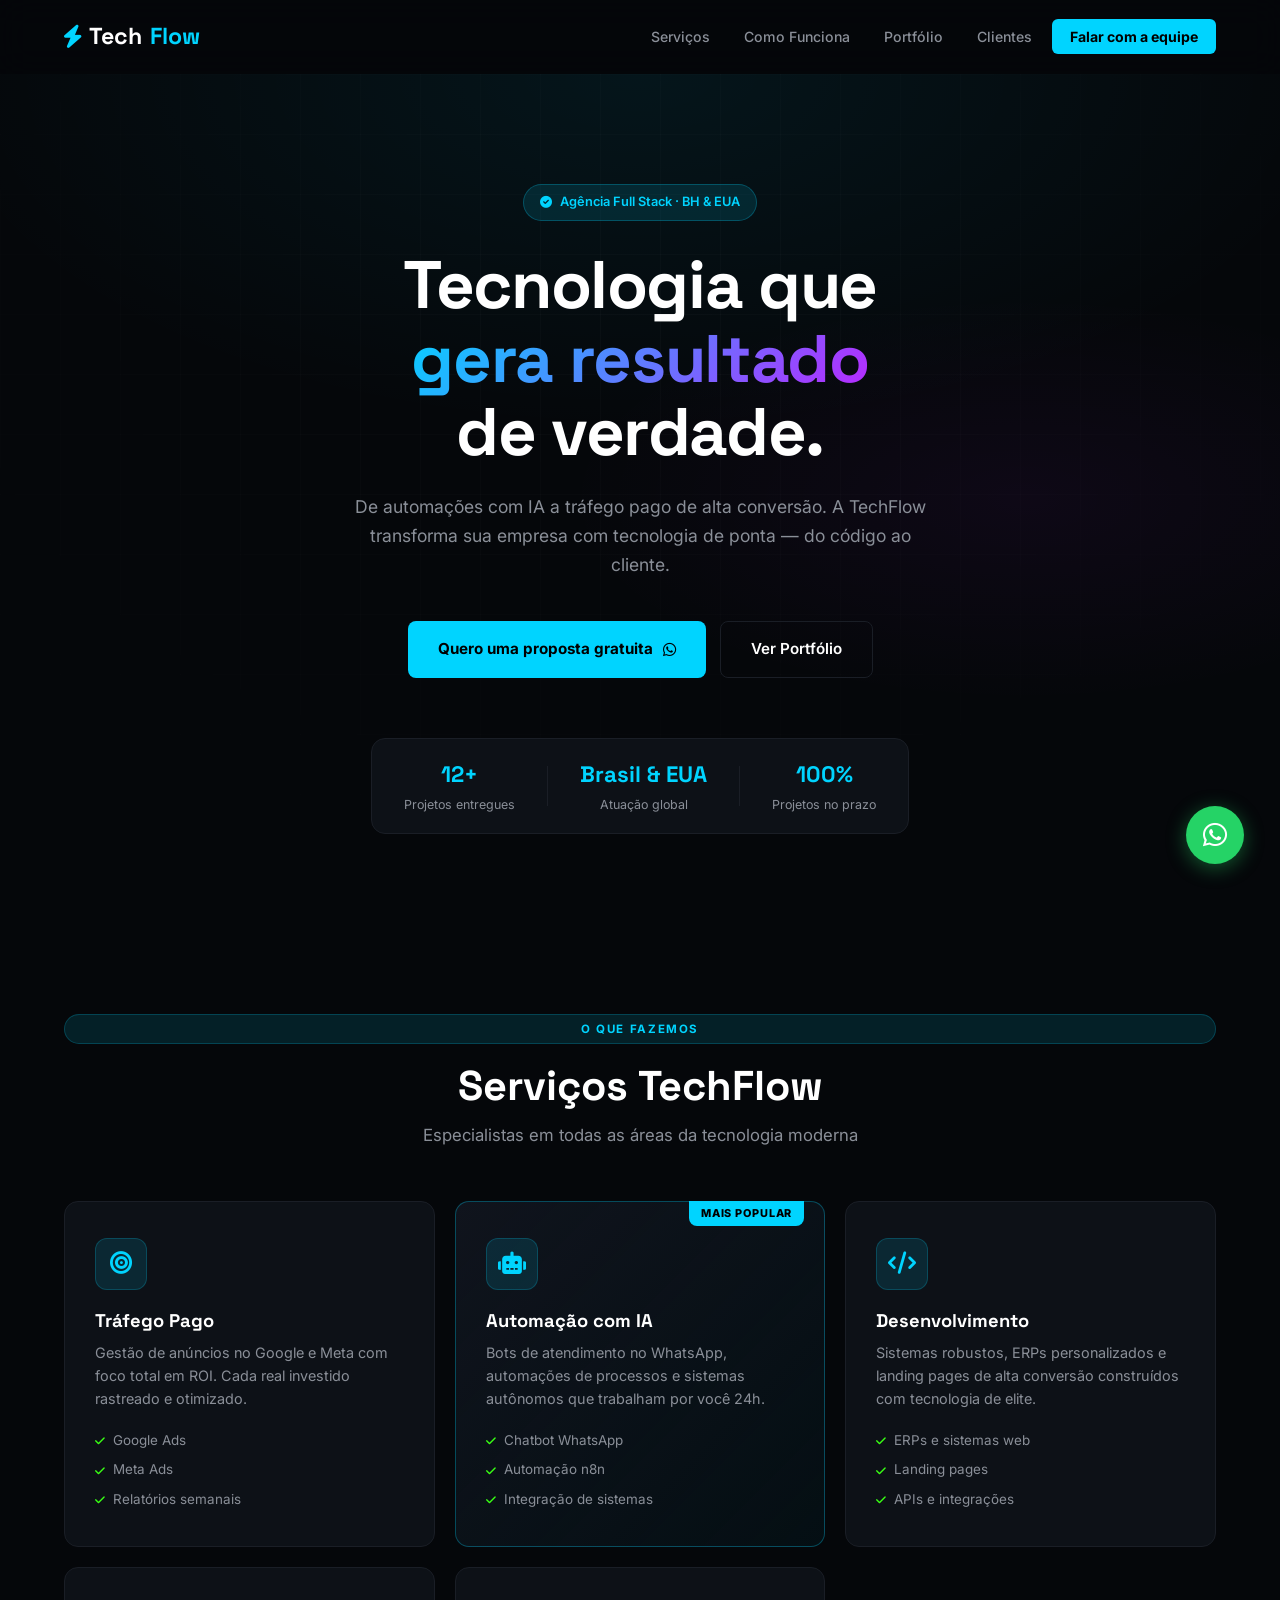
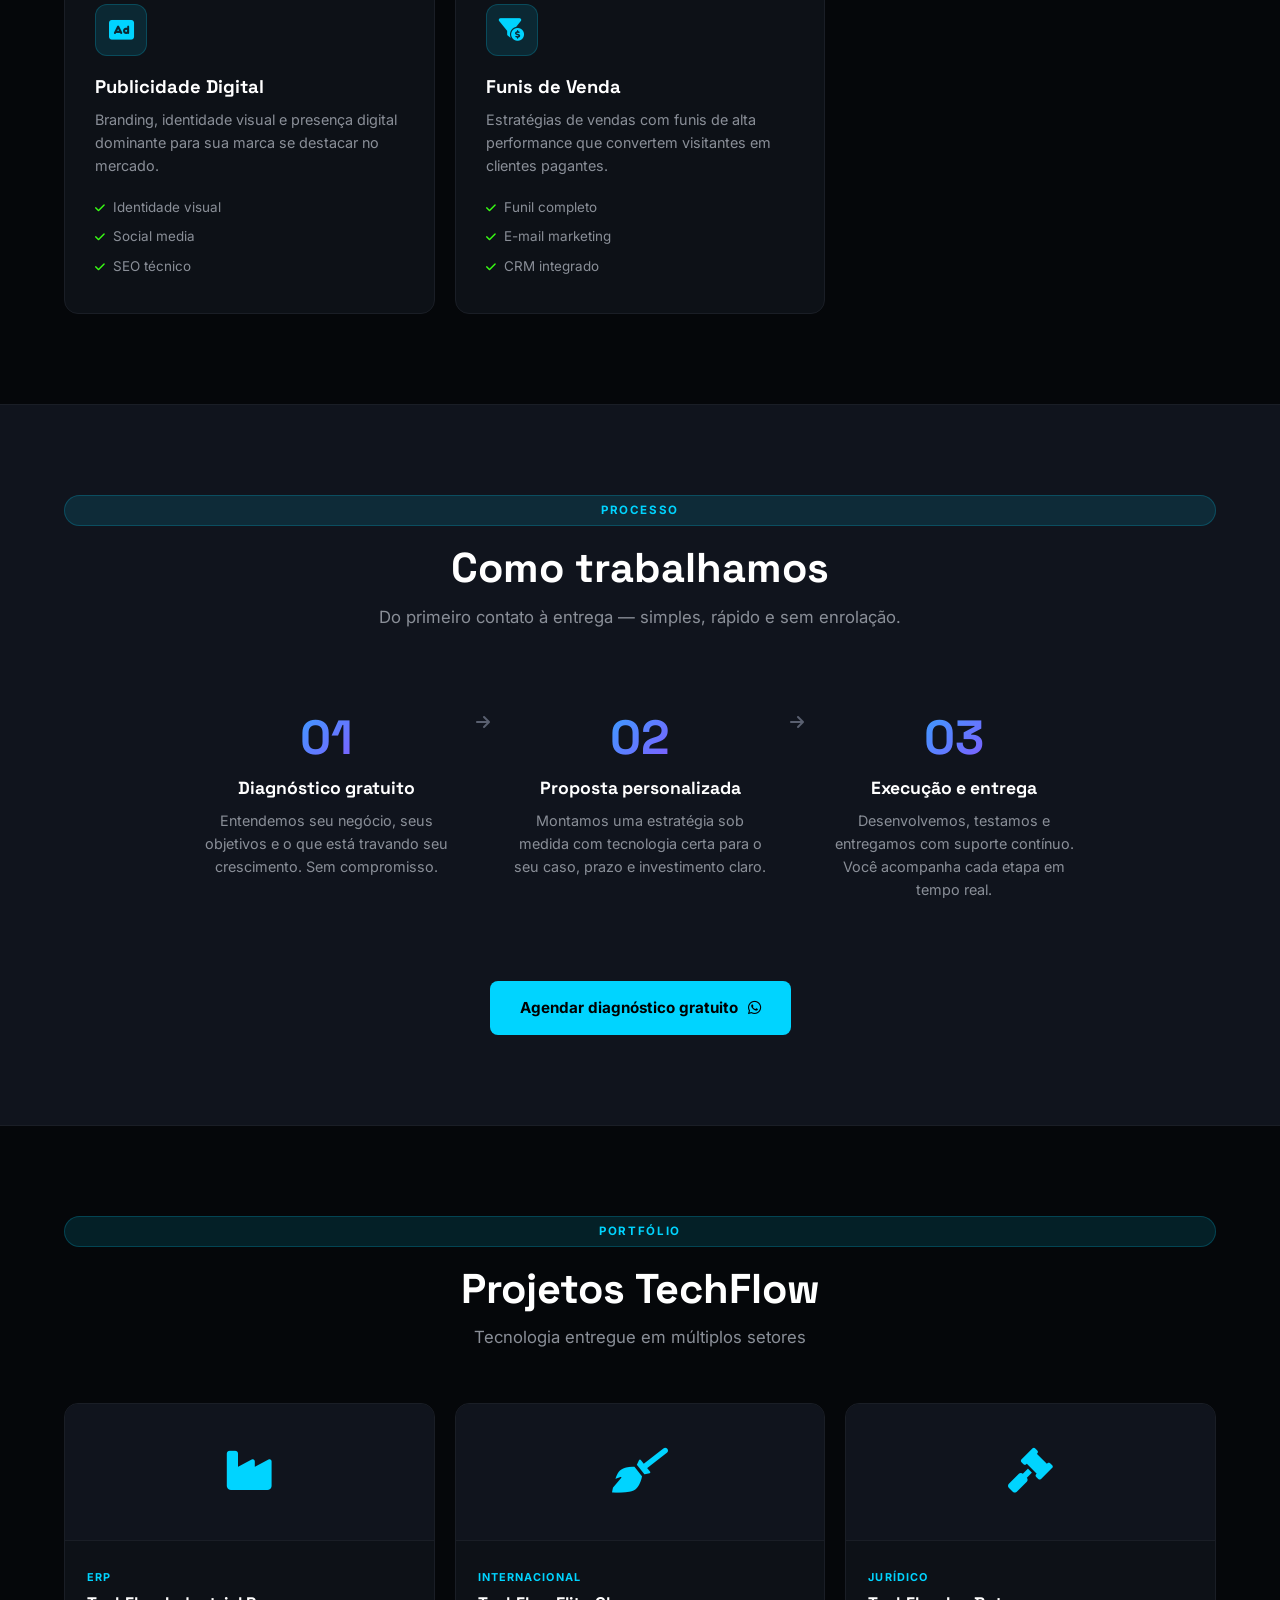
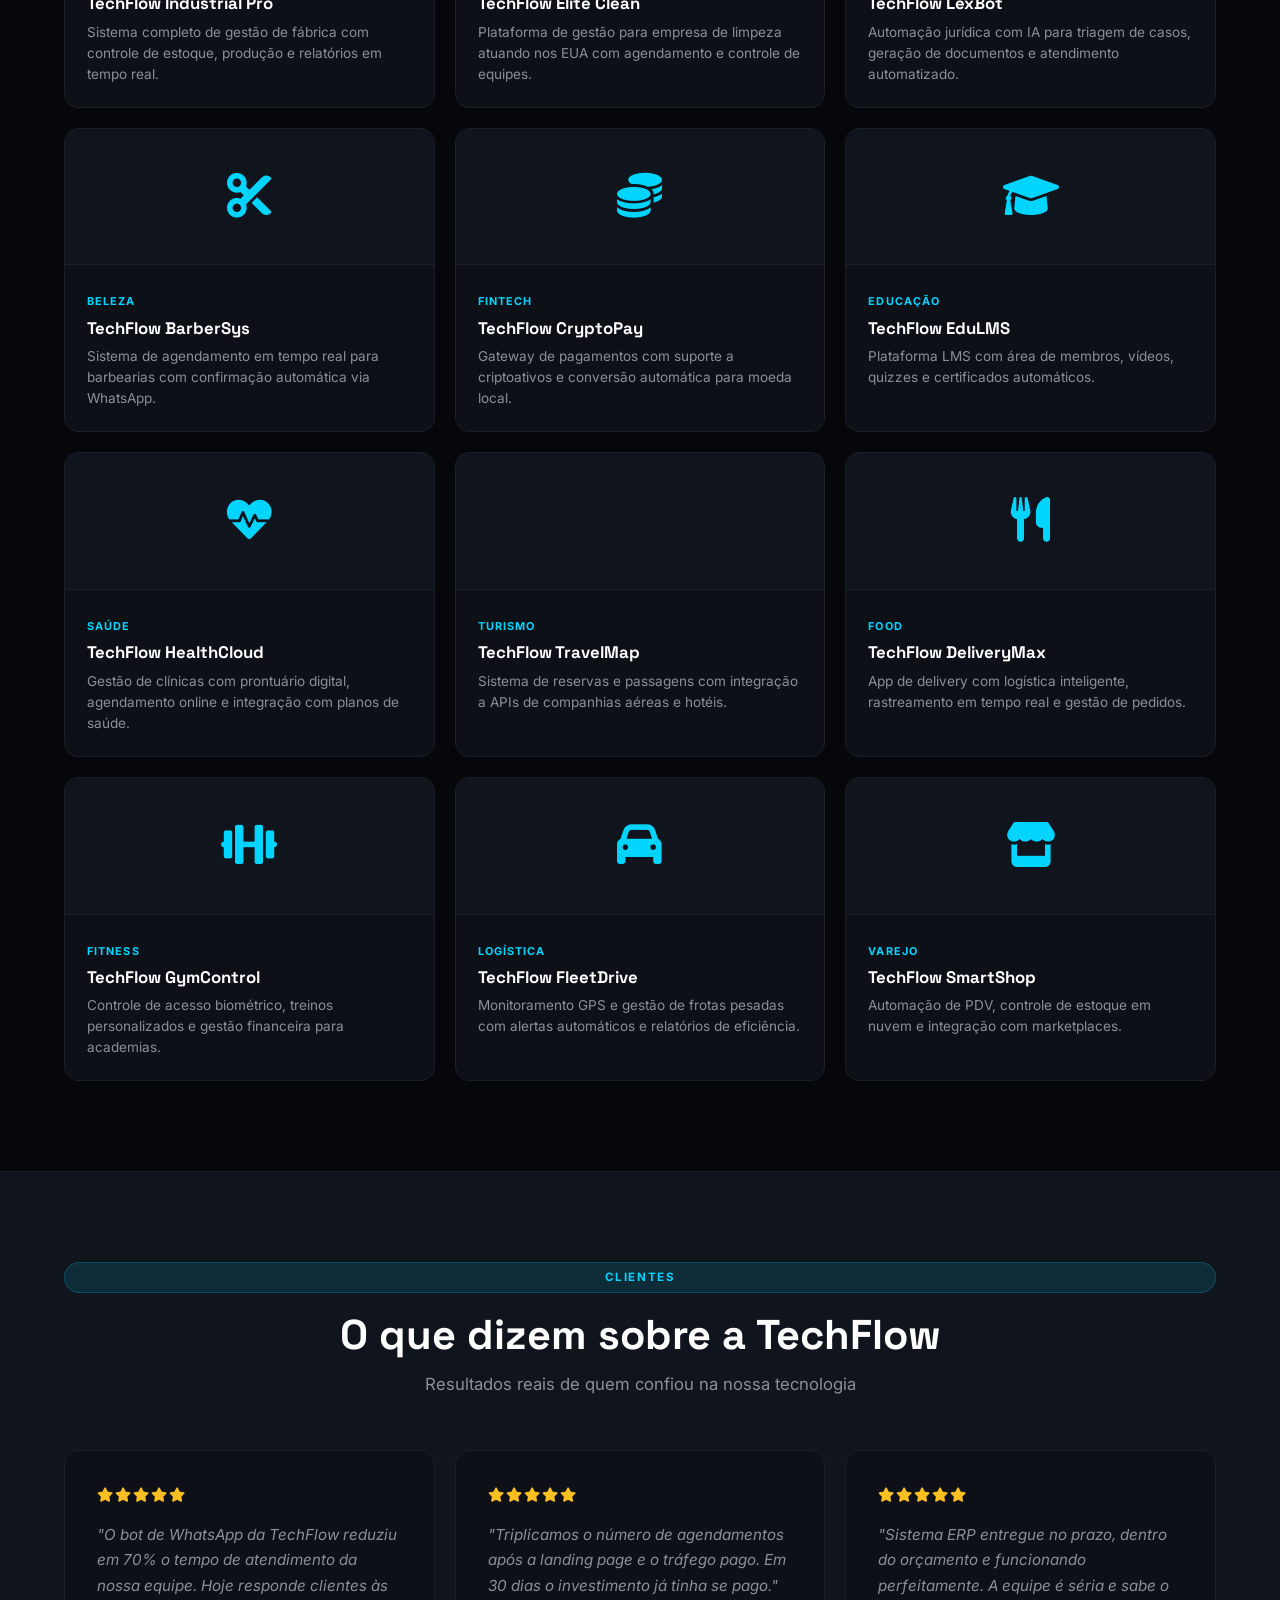
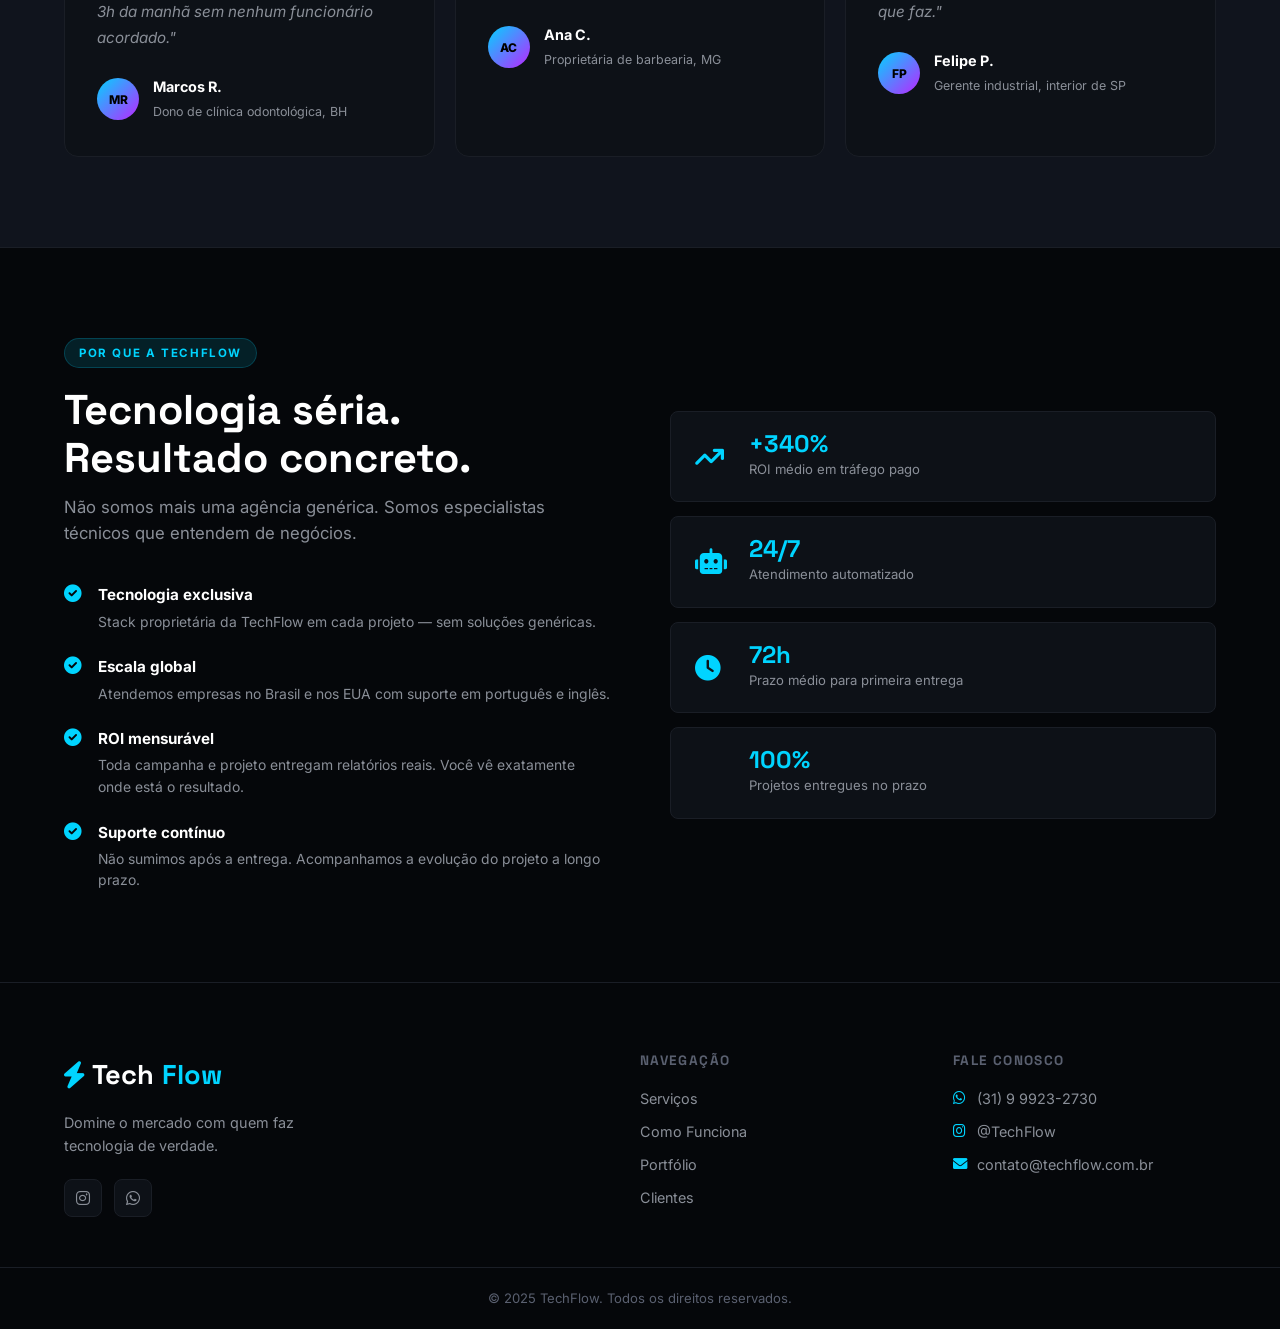
==== index.html @ f52f317c "instagram" ====
<!doctype html>
<html lang="pt-br">
  <head>
    <meta charset="UTF-8" />
    <meta name="viewport" content="width=device-width, initial-scale=1.0" />
    <title>TechFlow | Automação, Desenvolvimento e Tráfego Pago em BH</title>
    <meta name="description" content="TechFlow: agência full stack de tecnologia em Belo Horizonte. Automação com IA, tráfego pago, desenvolvimento de sistemas e ERPs. Resultados reais para sua empresa." />
    <meta name="keywords" content="automação IA, tráfego pago BH, desenvolvimento sistemas, agência tecnologia Belo Horizonte, ERP, chatbot WhatsApp" />
    <link rel="stylesheet" href="style.css" />
    <link rel="stylesheet" href="https://cdnjs.cloudflare.com/ajax/libs/font-awesome/6.0.0/css/all.min.css" />
    <link href="https://fonts.googleapis.com/css2?family=Inter:wght@300;400;500;600;700;800;900&family=Space+Grotesk:wght@400;500;600;700&display=swap" rel="stylesheet" />
  </head>
  <body>

    <!-- ===== HEADER ===== -->
    <header id="header">
      <nav class="container nav-inner">
        <div class="logo">
          <i class="fas fa-bolt"></i> Tech<span>Flow</span>
        </div>
        <ul class="nav-links">
          <li><a href="#servicos">Serviços</a></li>
          <li><a href="#processo">Como Funciona</a></li>
          <li><a href="#portfolio">Portfólio</a></li>
          <li><a href="#depoimentos">Clientes</a></li>
          <li><a href="#contato" class="nav-cta">Falar com a equipe</a></li>
        </ul>
        <button class="menu-toggle" id="menuToggle" aria-label="Abrir menu">
          <i class="fas fa-bars"></i>
        </button>
      </nav>
      <div class="mobile-menu" id="mobileMenu">
        <a href="#servicos">Serviços</a>
        <a href="#processo">Como Funciona</a>
        <a href="#portfolio">Portfólio</a>
        <a href="#depoimentos">Clientes</a>
        <a href="#contato">Falar com a equipe</a>
      </div>
    </header>

    <!-- ===== HERO ===== -->
    <section class="hero">
      <div class="hero-bg-grid"></div>
      <div class="container hero-content">
        <div class="hero-badge">
          <i class="fas fa-circle-check"></i> Agência Full Stack · BH & EUA
        </div>
        <h1>
          Tecnologia que<br />
          <span class="gradient-text">gera resultado</span><br />
          de verdade.
        </h1>
        <p class="hero-sub">
          De automações com IA a tráfego pago de alta conversão. A TechFlow transforma sua empresa com tecnologia de ponta — do código ao cliente.
        </p>
        <div class="hero-btns">
          <a href="https://api.whatsapp.com/send?phone=5531999232730&text=Olá%2C%20quero%20uma%20proposta%20gratuita%20da%20TechFlow!" target="_blank" class="btn-primary">
            Quero uma proposta gratuita <i class="fab fa-whatsapp"></i>
          </a>
          <a href="#portfolio" class="btn-ghost">Ver Portfólio</a>
        </div>
        <div class="hero-stats">
          <div class="stat">
            <strong>12+</strong>
            <span>Projetos entregues</span>
          </div>
          <div class="stat-divider"></div>
          <div class="stat">
            <strong>Brasil & EUA</strong>
            <span>Atuação global</span>
          </div>
          <div class="stat-divider"></div>
          <div class="stat">
            <strong>100%</strong>
            <span>Projetos no prazo</span>
          </div>
        </div>
      </div>
    </section>

    <!-- ===== SERVIÇOS ===== -->
    <section id="servicos" class="services">
      <div class="container">
        <div class="section-label">O que fazemos</div>
        <h2 class="section-title">Serviços TechFlow</h2>
        <p class="section-sub">Especialistas em todas as áreas da tecnologia moderna</p>
        <div class="services-grid">
          <div class="service-card">
            <div class="service-icon"><i class="fas fa-bullseye"></i></div>
            <h3>Tráfego Pago</h3>
            <p>Gestão de anúncios no Google e Meta com foco total em ROI. Cada real investido rastreado e otimizado.</p>
            <ul class="service-list">
              <li><i class="fas fa-check"></i> Google Ads</li>
              <li><i class="fas fa-check"></i> Meta Ads</li>
              <li><i class="fas fa-check"></i> Relatórios semanais</li>
            </ul>
          </div>
          <div class="service-card featured">
            <div class="service-badge">Mais popular</div>
            <div class="service-icon"><i class="fas fa-robot"></i></div>
            <h3>Automação com IA</h3>
            <p>Bots de atendimento no WhatsApp, automações de processos e sistemas autônomos que trabalham por você 24h.</p>
            <ul class="service-list">
              <li><i class="fas fa-check"></i> Chatbot WhatsApp</li>
              <li><i class="fas fa-check"></i> Automação n8n</li>
              <li><i class="fas fa-check"></i> Integração de sistemas</li>
            </ul>
          </div>
          <div class="service-card">
            <div class="service-icon"><i class="fas fa-code"></i></div>
            <h3>Desenvolvimento</h3>
            <p>Sistemas robustos, ERPs personalizados e landing pages de alta conversão construídos com tecnologia de elite.</p>
            <ul class="service-list">
              <li><i class="fas fa-check"></i> ERPs e sistemas web</li>
              <li><i class="fas fa-check"></i> Landing pages</li>
              <li><i class="fas fa-check"></i> APIs e integrações</li>
            </ul>
          </div>
          <div class="service-card">
            <div class="service-icon"><i class="fas fa-ad"></i></div>
            <h3>Publicidade Digital</h3>
            <p>Branding, identidade visual e presença digital dominante para sua marca se destacar no mercado.</p>
            <ul class="service-list">
              <li><i class="fas fa-check"></i> Identidade visual</li>
              <li><i class="fas fa-check"></i> Social media</li>
              <li><i class="fas fa-check"></i> SEO técnico</li>
            </ul>
          </div>
          <div class="service-card">
            <div class="service-icon"><i class="fas fa-funnel-dollar"></i></div>
            <h3>Funis de Venda</h3>
            <p>Estratégias de vendas com funis de alta performance que convertem visitantes em clientes pagantes.</p>
            <ul class="service-list">
              <li><i class="fas fa-check"></i> Funil completo</li>
              <li><i class="fas fa-check"></i> E-mail marketing</li>
              <li><i class="fas fa-check"></i> CRM integrado</li>
            </ul>
          </div>
        </div>
      </div>
    </section>

    <!-- ===== COMO FUNCIONA ===== -->
    <section id="processo" class="process">
      <div class="container">
        <div class="section-label">Processo</div>
        <h2 class="section-title">Como trabalhamos</h2>
        <p class="section-sub">Do primeiro contato à entrega — simples, rápido e sem enrolação.</p>
        <div class="process-steps">
          <div class="process-step">
            <div class="step-number">01</div>
            <div class="step-content">
              <h3>Diagnóstico gratuito</h3>
              <p>Entendemos seu negócio, seus objetivos e o que está travando seu crescimento. Sem compromisso.</p>
            </div>
          </div>
          <div class="process-arrow"><i class="fas fa-arrow-right"></i></div>
          <div class="process-step">
            <div class="step-number">02</div>
            <div class="step-content">
              <h3>Proposta personalizada</h3>
              <p>Montamos uma estratégia sob medida com tecnologia certa para o seu caso, prazo e investimento claro.</p>
            </div>
          </div>
          <div class="process-arrow"><i class="fas fa-arrow-right"></i></div>
          <div class="process-step">
            <div class="step-number">03</div>
            <div class="step-content">
              <h3>Execução e entrega</h3>
              <p>Desenvolvemos, testamos e entregamos com suporte contínuo. Você acompanha cada etapa em tempo real.</p>
            </div>
          </div>
        </div>
        <div class="process-cta">
          <a href="https://api.whatsapp.com/send?phone=5531999232730&text=Olá%2C%20quero%20agendar%20um%20diagnóstico%20gratuito!" target="_blank" class="btn-primary">
            Agendar diagnóstico gratuito <i class="fab fa-whatsapp"></i>
          </a>
        </div>
      </div>
    </section>

    <!-- ===== PORTFÓLIO ===== -->
    <section id="portfolio" class="portfolio">
      <div class="container">
        <div class="section-label">Portfólio</div>
        <h2 class="section-title">Projetos TechFlow</h2>
        <p class="section-sub">Tecnologia entregue em múltiplos setores</p>
        <div class="portfolio-grid">
          <div class="p-card">
            <div class="p-icon"><i class="fas fa-industry"></i></div>
            <div class="p-body">
              <span class="p-tag">ERP</span>
              <h3>TechFlow Industrial Pro</h3>
              <p>Sistema completo de gestão de fábrica com controle de estoque, produção e relatórios em tempo real.</p>
            </div>
          </div>
          <div class="p-card">
            <div class="p-icon"><i class="fas fa-broom"></i></div>
            <div class="p-body">
              <span class="p-tag">Internacional</span>
              <h3>TechFlow Elite Clean</h3>
              <p>Plataforma de gestão para empresa de limpeza atuando nos EUA com agendamento e controle de equipes.</p>
            </div>
          </div>
          <div class="p-card">
            <div class="p-icon"><i class="fas fa-gavel"></i></div>
            <div class="p-body">
              <span class="p-tag">Jurídico</span>
              <h3>TechFlow LexBot</h3>
              <p>Automação jurídica com IA para triagem de casos, geração de documentos e atendimento automatizado.</p>
            </div>
          </div>
          <div class="p-card">
            <div class="p-icon"><i class="fas fa-scissors"></i></div>
            <div class="p-body">
              <span class="p-tag">Beleza</span>
              <h3>TechFlow BarberSys</h3>
              <p>Sistema de agendamento em tempo real para barbearias com confirmação automática via WhatsApp.</p>
            </div>
          </div>
          <div class="p-card">
            <div class="p-icon"><i class="fas fa-coins"></i></div>
            <div class="p-body">
              <span class="p-tag">Fintech</span>
              <h3>TechFlow CryptoPay</h3>
              <p>Gateway de pagamentos com suporte a criptoativos e conversão automática para moeda local.</p>
            </div>
          </div>
          <div class="p-card">
            <div class="p-icon"><i class="fas fa-graduation-cap"></i></div>
            <div class="p-body">
              <span class="p-tag">Educação</span>
              <h3>TechFlow EduLMS</h3>
              <p>Plataforma LMS com área de membros, vídeos, quizzes e certificados automáticos.</p>
            </div>
          </div>
          <div class="p-card">
            <div class="p-icon"><i class="fas fa-heart-pulse"></i></div>
            <div class="p-body">
              <span class="p-tag">Saúde</span>
              <h3>TechFlow HealthCloud</h3>
              <p>Gestão de clínicas com prontuário digital, agendamento online e integração com planos de saúde.</p>
            </div>
          </div>
          <div class="p-card">
            <div class="p-icon"><i class="fas fa-plane-up"></i></div>
            <div class="p-body">
              <span class="p-tag">Turismo</span>
              <h3>TechFlow TravelMap</h3>
              <p>Sistema de reservas e passagens com integração a APIs de companhias aéreas e hotéis.</p>
            </div>
          </div>
          <div class="p-card">
            <div class="p-icon"><i class="fas fa-utensils"></i></div>
            <div class="p-body">
              <span class="p-tag">Food</span>
              <h3>TechFlow DeliveryMax</h3>
              <p>App de delivery com logística inteligente, rastreamento em tempo real e gestão de pedidos.</p>
            </div>
          </div>
          <div class="p-card">
            <div class="p-icon"><i class="fas fa-dumbbell"></i></div>
            <div class="p-body">
              <span class="p-tag">Fitness</span>
              <h3>TechFlow GymControl</h3>
              <p>Controle de acesso biométrico, treinos personalizados e gestão financeira para academias.</p>
            </div>
          </div>
          <div class="p-card">
            <div class="p-icon"><i class="fas fa-car"></i></div>
            <div class="p-body">
              <span class="p-tag">Logística</span>
              <h3>TechFlow FleetDrive</h3>
              <p>Monitoramento GPS e gestão de frotas pesadas com alertas automáticos e relatórios de eficiência.</p>
            </div>
          </div>
          <div class="p-card">
            <div class="p-icon"><i class="fas fa-store"></i></div>
            <div class="p-body">
              <span class="p-tag">Varejo</span>
              <h3>TechFlow SmartShop</h3>
              <p>Automação de PDV, controle de estoque em nuvem e integração com marketplaces.</p>
            </div>
          </div>
        </div>
      </div>
    </section>

    <!-- ===== DEPOIMENTOS ===== -->
    <section id="depoimentos" class="testimonials">
      <div class="container">
        <div class="section-label">Clientes</div>
        <h2 class="section-title">O que dizem sobre a TechFlow</h2>
        <p class="section-sub">Resultados reais de quem confiou na nossa tecnologia</p>
        <div class="testimonials-grid">
          <div class="testimonial-card">
            <div class="stars">
              <i class="fas fa-star"></i><i class="fas fa-star"></i><i class="fas fa-star"></i><i class="fas fa-star"></i><i class="fas fa-star"></i>
            </div>
            <p>"O bot de WhatsApp da TechFlow reduziu em 70% o tempo de atendimento da nossa equipe. Hoje responde clientes às 3h da manhã sem nenhum funcionário acordado."</p>
            <div class="testimonial-author">
              <div class="author-avatar">MR</div>
              <div>
                <strong>Marcos R.</strong>
                <span>Dono de clínica odontológica, BH</span>
              </div>
            </div>
          </div>
          <div class="testimonial-card">
            <div class="stars">
              <i class="fas fa-star"></i><i class="fas fa-star"></i><i class="fas fa-star"></i><i class="fas fa-star"></i><i class="fas fa-star"></i>
            </div>
            <p>"Triplicamos o número de agendamentos após a landing page e o tráfego pago. Em 30 dias o investimento já tinha se pago."</p>
            <div class="testimonial-author">
              <div class="author-avatar">AC</div>
              <div>
                <strong>Ana C.</strong>
                <span>Proprietária de barbearia, MG</span>
              </div>
            </div>
          </div>
          <div class="testimonial-card">
            <div class="stars">
              <i class="fas fa-star"></i><i class="fas fa-star"></i><i class="fas fa-star"></i><i class="fas fa-star"></i><i class="fas fa-star"></i>
            </div>
            <p>"Sistema ERP entregue no prazo, dentro do orçamento e funcionando perfeitamente. A equipe é séria e sabe o que faz."</p>
            <div class="testimonial-author">
              <div class="author-avatar">FP</div>
              <div>
                <strong>Felipe P.</strong>
                <span>Gerente industrial, interior de SP</span>
              </div>
            </div>
          </div>
        </div>
      </div>
    </section>

    <!-- ===== DIFERENCIAIS ===== -->
    <section class="differentials">
      <div class="container">
        <div class="diff-grid">
          <div class="diff-text">
            <div class="section-label">Por que a TechFlow</div>
            <h2 class="section-title left">Tecnologia séria.<br/>Resultado concreto.</h2>
            <p class="section-sub left">Não somos mais uma agência genérica. Somos especialistas técnicos que entendem de negócios.</p>
            <div class="diff-list">
              <div class="diff-item">
                <i class="fas fa-check-circle"></i>
                <div>
                  <strong>Tecnologia exclusiva</strong>
                  <p>Stack proprietária da TechFlow em cada projeto — sem soluções genéricas.</p>
                </div>
              </div>
              <div class="diff-item">
                <i class="fas fa-check-circle"></i>
                <div>
                  <strong>Escala global</strong>
                  <p>Atendemos empresas no Brasil e nos EUA com suporte em português e inglês.</p>
                </div>
              </div>
              <div class="diff-item">
                <i class="fas fa-check-circle"></i>
                <div>
                  <strong>ROI mensurável</strong>
                  <p>Toda campanha e projeto entregam relatórios reais. Você vê exatamente onde está o resultado.</p>
                </div>
              </div>
              <div class="diff-item">
                <i class="fas fa-check-circle"></i>
                <div>
                  <strong>Suporte contínuo</strong>
                  <p>Não sumimos após a entrega. Acompanhamos a evolução do projeto a longo prazo.</p>
                </div>
              </div>
            </div>
          </div>
          <div class="diff-visual">
            <div class="diff-card-stack">
              <div class="diff-metric">
                <i class="fas fa-arrow-trend-up"></i>
                <div>
                  <strong>+340%</strong>
                  <span>ROI médio em tráfego pago</span>
                </div>
              </div>
              <div class="diff-metric">
                <i class="fas fa-robot"></i>
                <div>
                  <strong>24/7</strong>
                  <span>Atendimento automatizado</span>
                </div>
              </div>
              <div class="diff-metric">
                <i class="fas fa-clock"></i>
                <div>
                  <strong>72h</strong>
                  <span>Prazo médio para primeira entrega</span>
                </div>
              </div>
              <div class="diff-metric">
                <i class="fas fa-shield-halved"></i>
                <div>
                  <strong>100%</strong>
                  <span>Projetos entregues no prazo</span>
                </div>
              </div>
            </div>
          </div>
        </div>
      </div>
    </section>

    <!-- ===== CONTATO / FOOTER ===== -->
    <footer id="contato">
      <div class="container footer-inner">
        <div class="footer-brand">
          <div class="logo large">
            <i class="fas fa-bolt"></i> Tech<span>Flow</span>
          </div>
          <p>Domine o mercado com quem faz tecnologia de verdade.</p>
          <div class="footer-social">
            <a href="https://instagram.com/Techflow" target="_blank" aria-label="Instagram"><i class="fab fa-instagram"></i></a>
            <a href="https://api.whatsapp.com/send?phone=5531999232730" target="_blank" aria-label="WhatsApp"><i class="fab fa-whatsapp"></i></a>
          </div>
        </div>
        <div class="footer-links">
          <h4>Navegação</h4>
          <a href="#servicos">Serviços</a>
          <a href="#processo">Como Funciona</a>
          <a href="#portfolio">Portfólio</a>
          <a href="#depoimentos">Clientes</a>
        </div>
        <div class="footer-contact">
          <h4>Fale Conosco</h4>
          <a href="https://api.whatsapp.com/send?phone=5531999232730&text=Olá%2C%20tenho%20interesse%20em%20conhecer%20a%20Techflow!" target="_blank">
            <i class="fab fa-whatsapp"></i> (31) 9 9923-2730
          </a>
          <a href="https://instagram.com/Techflowtecnologiadeponta" target="_blank">
            <i class="fab fa-instagram"></i> @TechFlow
          </a>
          <a href="mailto:contato@techflow.com.br">
            <i class="fas fa-envelope"></i> contato@techflow.com.br
          </a>
        </div>
      </div>
      <div class="footer-bottom">
        <p>© 2025 TechFlow. Todos os direitos reservados.</p>
      </div>
    </footer>

    <!-- WhatsApp Flutuante -->
    <a href="https://api.whatsapp.com/send?phone=5531999232730&text=Olá%2C%20tenho%20interesse%20em%20conhecer%20a%20Techflow!" class="whatsapp-float" target="_blank" aria-label="Falar no WhatsApp">
      <i class="fab fa-whatsapp"></i>
      <span class="wa-tooltip">Falar no WhatsApp</span>
    </a>

    <script>
      // Mobile menu toggle
      const toggle = document.getElementById('menuToggle');
      const menu = document.getElementById('mobileMenu');
      toggle.addEventListener('click', () => {
        menu.classList.toggle('open');
      });
      // Fecha ao clicar em link
      menu.querySelectorAll('a').forEach(a => {
        a.addEventListener('click', () => menu.classList.remove('open'));
      });
      // Header scroll effect
      window.addEventListener('scroll', () => {
        document.getElementById('header').classList.toggle('scrolled', window.scrollY > 50);
      });
    </script>
  </body>
</html>
---- style.css ----
/* ============================================
   TECHFLOW — CSS PROFISSIONAL
   ============================================ */

@import url('https://fonts.googleapis.com/css2?family=Inter:wght@300;400;500;600;700;800;900&family=Space+Grotesk:wght@400;500;600;700&display=swap');

/* ===== RESET & BASE ===== */
*, *::before, *::after { margin: 0; padding: 0; box-sizing: border-box; }

:root {
  --cyan: #00d4ff;
  --cyan-dim: rgba(0, 212, 255, 0.12);
  --purple: #bb26ff;
  --green: #39ff14;
  --bg: #05070a;
  --bg-card: #0d1117;
  --bg-card2: #10141d;
  --border: #1a1e26;
  --border-hover: rgba(0, 212, 255, 0.4);
  --text: #ffffff;
  --text-muted: #8a8f98;
  --text-dim: #5a6070;
  --radius: 14px;
  --radius-sm: 8px;
  --font-display: 'Space Grotesk', sans-serif;
  --font-body: 'Inter', sans-serif;
  --transition: 0.25s cubic-bezier(0.4, 0, 0.2, 1);
}

html { scroll-behavior: smooth; }

body {
  background: var(--bg);
  color: var(--text);
  font-family: var(--font-body);
  overflow-x: hidden;
  line-height: 1.6;
  -webkit-font-smoothing: antialiased;
}

.container { max-width: 1200px; margin: 0 auto; padding: 0 24px; }

/* ===== TYPOGRAPHY ===== */
h1, h2, h3, h4 { font-family: var(--font-display); line-height: 1.15; }

.gradient-text {
  background: linear-gradient(135deg, var(--cyan) 0%, var(--purple) 100%);
  -webkit-background-clip: text;
  -webkit-text-fill-color: transparent;
  background-clip: text;
}

.section-label {
  display: inline-block;
  font-size: 0.72rem;
  font-weight: 700;
  letter-spacing: 0.14em;
  text-transform: uppercase;
  color: var(--cyan);
  background: var(--cyan-dim);
  border: 1px solid rgba(0, 212, 255, 0.2);
  padding: 5px 14px;
  border-radius: 100px;
  margin-bottom: 18px;
}

.section-title {
  font-size: clamp(1.8rem, 4vw, 2.6rem);
  font-weight: 700;
  margin-bottom: 12px;
  text-align: center;
}
.section-title.left { text-align: left; }

.section-sub {
  color: var(--text-muted);
  font-size: 1.05rem;
  text-align: center;
  max-width: 600px;
  margin: 0 auto 52px;
}
.section-sub.left { text-align: left; margin: 0 0 36px; }

/* ===== BUTTONS ===== */
.btn-primary {
  display: inline-flex;
  align-items: center;
  gap: 10px;
  background: var(--cyan);
  color: #000;
  padding: 15px 30px;
  border-radius: var(--radius-sm);
  font-weight: 700;
  font-size: 0.95rem;
  text-decoration: none;
  transition: var(--transition);
  white-space: nowrap;
}
.btn-primary:hover {
  background: #00b8e0;
  transform: translateY(-2px);
  box-shadow: 0 8px 30px rgba(0, 212, 255, 0.3);
}

.btn-ghost {
  display: inline-flex;
  align-items: center;
  gap: 8px;
  border: 1px solid var(--border);
  color: var(--text);
  padding: 15px 30px;
  border-radius: var(--radius-sm);
  font-weight: 600;
  font-size: 0.95rem;
  text-decoration: none;
  transition: var(--transition);
}
.btn-ghost:hover {
  border-color: var(--cyan);
  color: var(--cyan);
}

/* ===== HEADER ===== */
#header {
  padding: 0;
  position: sticky;
  top: 0;
  z-index: 200;
  background: rgba(5, 7, 10, 0.85);
  backdrop-filter: blur(16px);
  -webkit-backdrop-filter: blur(16px);
  border-bottom: 1px solid transparent;
  transition: border-color var(--transition), box-shadow var(--transition);
}
#header.scrolled {
  border-bottom-color: var(--border);
  box-shadow: 0 4px 24px rgba(0,0,0,0.4);
}

.nav-inner {
  display: flex;
  justify-content: space-between;
  align-items: center;
  padding: 18px 24px;
}

.logo {
  font-family: var(--font-display);
  font-size: 1.45rem;
  font-weight: 700;
  color: #fff;
  text-decoration: none;
  display: flex;
  align-items: center;
  gap: 8px;
}
.logo span { color: var(--cyan); }
.logo i { color: var(--cyan); }
.logo.large { font-size: 1.7rem; }

.nav-links {
  display: flex;
  list-style: none;
  gap: 6px;
  align-items: center;
}
.nav-links a {
  color: var(--text-muted);
  text-decoration: none;
  font-size: 0.88rem;
  font-weight: 500;
  padding: 7px 14px;
  border-radius: 6px;
  transition: var(--transition);
}
.nav-links a:hover { color: #fff; background: rgba(255,255,255,0.05); }
.nav-links .nav-cta {
  background: var(--cyan);
  color: #000;
  font-weight: 700;
  padding: 9px 18px;
}
.nav-links .nav-cta:hover { background: #00b8e0; color: #000; }

.menu-toggle {
  display: none;
  background: none;
  border: none;
  color: var(--text);
  font-size: 1.2rem;
  cursor: pointer;
  padding: 8px;
}

.mobile-menu {
  display: none;
  flex-direction: column;
  background: var(--bg-card);
  border-top: 1px solid var(--border);
  padding: 12px 24px 20px;
  gap: 4px;
}
.mobile-menu.open { display: flex; }
.mobile-menu a {
  color: var(--text-muted);
  text-decoration: none;
  font-size: 0.95rem;
  padding: 10px 0;
  border-bottom: 1px solid var(--border);
  font-weight: 500;
  transition: color var(--transition);
}
.mobile-menu a:last-child { border-bottom: none; }
.mobile-menu a:hover { color: var(--cyan); }

/* ===== HERO ===== */
.hero {
  position: relative;
  padding: 110px 0 90px;
  text-align: center;
  overflow: hidden;
  background: radial-gradient(ellipse 80% 60% at 50% 0%, rgba(0, 212, 255, 0.07) 0%, transparent 70%),
              radial-gradient(ellipse 60% 40% at 80% 50%, rgba(187, 38, 255, 0.05) 0%, transparent 60%),
              var(--bg);
}

.hero-bg-grid {
  position: absolute;
  inset: 0;
  background-image:
    linear-gradient(rgba(255,255,255,0.025) 1px, transparent 1px),
    linear-gradient(90deg, rgba(255,255,255,0.025) 1px, transparent 1px);
  background-size: 60px 60px;
  mask-image: radial-gradient(ellipse 70% 70% at 50% 30%, black, transparent);
}

.hero-content { position: relative; z-index: 1; }

.hero-badge {
  display: inline-flex;
  align-items: center;
  gap: 8px;
  font-size: 0.8rem;
  font-weight: 600;
  color: var(--cyan);
  background: var(--cyan-dim);
  border: 1px solid rgba(0, 212, 255, 0.25);
  padding: 7px 16px;
  border-radius: 100px;
  margin-bottom: 28px;
}
.hero-badge i { font-size: 0.75rem; }

.hero h1 {
  font-size: clamp(2.4rem, 6vw, 4.2rem);
  font-weight: 800;
  line-height: 1.1;
  margin-bottom: 22px;
  letter-spacing: -0.02em;
}

.hero-sub {
  color: var(--text-muted);
  max-width: 580px;
  margin: 0 auto 42px;
  font-size: 1.1rem;
  line-height: 1.65;
}

.hero-btns {
  display: flex;
  justify-content: center;
  gap: 14px;
  flex-wrap: wrap;
  margin-bottom: 60px;
}

.hero-stats {
  display: inline-flex;
  align-items: center;
  gap: 0;
  background: var(--bg-card);
  border: 1px solid var(--border);
  border-radius: var(--radius);
  overflow: hidden;
}
.stat {
  display: flex;
  flex-direction: column;
  align-items: center;
  padding: 18px 32px;
}
.stat strong {
  font-family: var(--font-display);
  font-size: 1.4rem;
  font-weight: 700;
  color: var(--cyan);
}
.stat span { font-size: 0.78rem; color: var(--text-muted); margin-top: 2px; }
.stat-divider { width: 1px; height: 40px; background: var(--border); }

/* ===== SERVICES ===== */
.services { padding: 90px 0; }
.services > .container > .section-label { display: block; text-align: center; }

.services-grid {
  display: grid;
  grid-template-columns: repeat(auto-fit, minmax(300px, 1fr));
  gap: 20px;
}

.service-card {
  position: relative;
  background: var(--bg-card);
  border: 1px solid var(--border);
  border-radius: var(--radius);
  padding: 36px 30px;
  transition: var(--transition);
}
.service-card:hover {
  border-color: var(--border-hover);
  transform: translateY(-4px);
  box-shadow: 0 12px 40px rgba(0, 212, 255, 0.08);
}
.service-card.featured {
  border-color: rgba(0, 212, 255, 0.3);
  background: linear-gradient(135deg, var(--bg-card2) 0%, rgba(0, 212, 255, 0.04) 100%);
}

.service-badge {
  position: absolute;
  top: -1px;
  right: 20px;
  background: var(--cyan);
  color: #000;
  font-size: 0.68rem;
  font-weight: 800;
  text-transform: uppercase;
  letter-spacing: 0.08em;
  padding: 4px 12px;
  border-radius: 0 0 8px 8px;
}

.service-icon {
  width: 52px;
  height: 52px;
  background: var(--cyan-dim);
  border: 1px solid rgba(0, 212, 255, 0.2);
  border-radius: 12px;
  display: flex;
  align-items: center;
  justify-content: center;
  margin-bottom: 20px;
}
.service-icon i { font-size: 1.4rem; color: var(--cyan); }

.service-card h3 {
  font-size: 1.15rem;
  font-weight: 700;
  margin-bottom: 10px;
}
.service-card p {
  color: var(--text-muted);
  font-size: 0.9rem;
  line-height: 1.6;
  margin-bottom: 20px;
}

.service-list { list-style: none; display: flex; flex-direction: column; gap: 8px; }
.service-list li {
  display: flex;
  align-items: center;
  gap: 8px;
  font-size: 0.84rem;
  color: var(--text-muted);
}
.service-list i { color: var(--green); font-size: 0.7rem; flex-shrink: 0; }

/* ===== PROCESS ===== */
.process {
  padding: 90px 0;
  background: var(--bg-card2);
  border-top: 1px solid var(--border);
  border-bottom: 1px solid var(--border);
}
.process > .container > .section-label { display: block; text-align: center; }

.process-steps {
  display: flex;
  align-items: flex-start;
  gap: 0;
  justify-content: center;
  flex-wrap: wrap;
  margin-bottom: 48px;
}

.process-step {
  flex: 1;
  min-width: 220px;
  max-width: 300px;
  text-align: center;
  padding: 32px 24px;
}

.step-number {
  font-family: var(--font-display);
  font-size: 3rem;
  font-weight: 800;
  color: var(--cyan-dim);
  line-height: 1;
  margin-bottom: 16px;
  background: linear-gradient(135deg, var(--cyan), var(--purple));
  -webkit-background-clip: text;
  -webkit-text-fill-color: transparent;
  background-clip: text;
}

.step-content h3 { font-size: 1.1rem; margin-bottom: 10px; }
.step-content p { color: var(--text-muted); font-size: 0.9rem; line-height: 1.6; }

.process-arrow {
  display: flex;
  align-items: center;
  padding: 32px 0 0;
  color: var(--text-dim);
  font-size: 1rem;
}

.process-cta { text-align: center; }

/* ===== PORTFOLIO ===== */
.portfolio { padding: 90px 0; }
.portfolio > .container > .section-label { display: block; text-align: center; }

.portfolio-grid {
  display: grid;
  grid-template-columns: repeat(auto-fill, minmax(280px, 1fr));
  gap: 20px;
}

.p-card {
  background: var(--bg-card);
  border: 1px solid var(--border);
  border-radius: var(--radius);
  overflow: hidden;
  transition: var(--transition);
  display: flex;
  flex-direction: column;
}
.p-card:hover {
  border-color: var(--border-hover);
  transform: translateY(-6px);
  box-shadow: 0 16px 40px rgba(0, 212, 255, 0.08);
}

.p-icon {
  padding: 32px;
  background: var(--bg-card2);
  text-align: center;
  font-size: 2.8rem;
  color: var(--cyan);
  border-bottom: 1px solid var(--border);
}

.p-body { padding: 22px; }
.p-tag {
  display: inline-block;
  font-size: 0.68rem;
  font-weight: 700;
  text-transform: uppercase;
  letter-spacing: 0.1em;
  color: var(--cyan);
  margin-bottom: 8px;
}
.p-body h3 { font-size: 1.05rem; margin-bottom: 8px; }
.p-body p { color: var(--text-muted); font-size: 0.85rem; line-height: 1.55; }

/* ===== TESTIMONIALS ===== */
.testimonials {
  padding: 90px 0;
  background: var(--bg-card2);
  border-top: 1px solid var(--border);
  border-bottom: 1px solid var(--border);
}
.testimonials > .container > .section-label { display: block; text-align: center; }

.testimonials-grid {
  display: grid;
  grid-template-columns: repeat(auto-fit, minmax(300px, 1fr));
  gap: 20px;
}

.testimonial-card {
  background: var(--bg-card);
  border: 1px solid var(--border);
  border-radius: var(--radius);
  padding: 32px;
  transition: var(--transition);
}
.testimonial-card:hover {
  border-color: var(--border-hover);
}

.stars { color: #fbbf24; margin-bottom: 16px; font-size: 0.9rem; letter-spacing: 2px; }

.testimonial-card p {
  color: var(--text-muted);
  font-size: 0.95rem;
  line-height: 1.7;
  margin-bottom: 24px;
  font-style: italic;
}

.testimonial-author {
  display: flex;
  align-items: center;
  gap: 14px;
}
.author-avatar {
  width: 42px;
  height: 42px;
  background: linear-gradient(135deg, var(--cyan), var(--purple));
  border-radius: 50%;
  display: flex;
  align-items: center;
  justify-content: center;
  font-size: 0.75rem;
  font-weight: 800;
  color: #000;
  flex-shrink: 0;
}
.testimonial-author strong { display: block; font-size: 0.9rem; }
.testimonial-author span { color: var(--text-muted); font-size: 0.78rem; }

/* ===== DIFFERENTIALS ===== */
.differentials { padding: 90px 0; }

.diff-grid {
  display: grid;
  grid-template-columns: 1fr 1fr;
  gap: 60px;
  align-items: center;
}

.diff-list { display: flex; flex-direction: column; gap: 22px; }
.diff-item {
  display: flex;
  align-items: flex-start;
  gap: 16px;
}
.diff-item > i {
  color: var(--cyan);
  font-size: 1.1rem;
  margin-top: 2px;
  flex-shrink: 0;
}
.diff-item strong { display: block; font-size: 0.95rem; margin-bottom: 4px; }
.diff-item p { color: var(--text-muted); font-size: 0.87rem; line-height: 1.55; }

.diff-card-stack { display: flex; flex-direction: column; gap: 14px; }

.diff-metric {
  display: flex;
  align-items: center;
  gap: 18px;
  background: var(--bg-card);
  border: 1px solid var(--border);
  border-radius: var(--radius-sm);
  padding: 20px 24px;
  transition: var(--transition);
}
.diff-metric:hover { border-color: var(--border-hover); }
.diff-metric > i {
  font-size: 1.6rem;
  color: var(--cyan);
  width: 36px;
  flex-shrink: 0;
}
.diff-metric strong {
  display: block;
  font-family: var(--font-display);
  font-size: 1.5rem;
  font-weight: 700;
  color: var(--cyan);
  line-height: 1;
}
.diff-metric span { color: var(--text-muted); font-size: 0.82rem; }

/* ===== FOOTER ===== */
footer {
  background: var(--bg);
  border-top: 1px solid var(--border);
  padding-top: 70px;
}

.footer-inner {
  display: grid;
  grid-template-columns: 2fr 1fr 1fr;
  gap: 50px;
  padding-bottom: 50px;
}

.footer-brand p { color: var(--text-muted); font-size: 0.9rem; margin: 14px 0 22px; max-width: 280px; }

.footer-social { display: flex; gap: 12px; }
.footer-social a {
  width: 38px;
  height: 38px;
  background: var(--bg-card);
  border: 1px solid var(--border);
  border-radius: 8px;
  display: flex;
  align-items: center;
  justify-content: center;
  color: var(--text-muted);
  text-decoration: none;
  font-size: 1rem;
  transition: var(--transition);
}
.footer-social a:hover { border-color: var(--cyan); color: var(--cyan); }

.footer-links, .footer-contact { display: flex; flex-direction: column; gap: 10px; }
.footer-links h4, .footer-contact h4 {
  font-size: 0.85rem;
  font-weight: 700;
  text-transform: uppercase;
  letter-spacing: 0.1em;
  color: var(--text-dim);
  margin-bottom: 8px;
}
.footer-links a, .footer-contact a {
  color: var(--text-muted);
  text-decoration: none;
  font-size: 0.9rem;
  transition: color var(--transition);
  display: flex;
  align-items: center;
  gap: 8px;
}
.footer-links a:hover, .footer-contact a:hover { color: var(--cyan); }
.footer-contact i { color: var(--cyan); width: 16px; }

.footer-bottom {
  border-top: 1px solid var(--border);
  padding: 20px 24px;
  text-align: center;
}
.footer-bottom p { color: var(--text-dim); font-size: 0.82rem; }

/* ===== WHATSAPP FLOAT ===== */
.whatsapp-float {
  position: fixed;
  width: 58px;
  height: 58px;
  bottom: 36px;
  right: 36px;
  background: #25d366;
  color: #fff;
  border-radius: 50%;
  display: flex;
  align-items: center;
  justify-content: center;
  font-size: 1.7rem;
  box-shadow: 0 4px 20px rgba(37, 211, 102, 0.4);
  z-index: 999;
  text-decoration: none;
  transition: var(--transition);
}
.whatsapp-float:hover {
  transform: scale(1.1);
  background: #128c7e;
  box-shadow: 0 6px 28px rgba(37, 211, 102, 0.5);
}
.wa-tooltip {
  position: absolute;
  right: 70px;
  background: var(--bg-card);
  border: 1px solid var(--border);
  color: var(--text);
  font-size: 0.78rem;
  font-weight: 600;
  white-space: nowrap;
  padding: 7px 12px;
  border-radius: 6px;
  opacity: 0;
  pointer-events: none;
  transition: opacity var(--transition);
}
.whatsapp-float:hover .wa-tooltip { opacity: 1; }

/* ===== RESPONSIVE ===== */
@media (max-width: 900px) {
  .diff-grid { grid-template-columns: 1fr; gap: 40px; }
  .footer-inner { grid-template-columns: 1fr 1fr; }
  .footer-brand { grid-column: 1 / -1; }
  .process-arrow { display: none; }
}

@media (max-width: 768px) {
  .nav-links { display: none; }
  .menu-toggle { display: block; }
  .hero { padding: 80px 0 60px; }
  .hero h1 { font-size: 2.2rem; }
  .hero-btns { flex-direction: column; align-items: center; }
  .hero-stats { flex-direction: column; width: 100%; max-width: 300px; }
  .stat-divider { width: 80%; height: 1px; }
  .services-grid { grid-template-columns: 1fr; }
  .process-steps { flex-direction: column; align-items: center; }
  .footer-inner { grid-template-columns: 1fr; gap: 32px; }
  .whatsapp-float { width: 50px; height: 50px; bottom: 20px; right: 20px; font-size: 1.4rem; }
}

/* ===== ANIMATIONS ===== */
@keyframes fadeUp {
  from { opacity: 0; transform: translateY(20px); }
  to { opacity: 1; transform: translateY(0); }
}
.hero-content { animation: fadeUp 0.7s ease both; }

@media (prefers-reduced-motion: reduce) {
  *, *::before, *::after { animation-duration: 0.01ms !important; transition-duration: 0.01ms !important; }
}
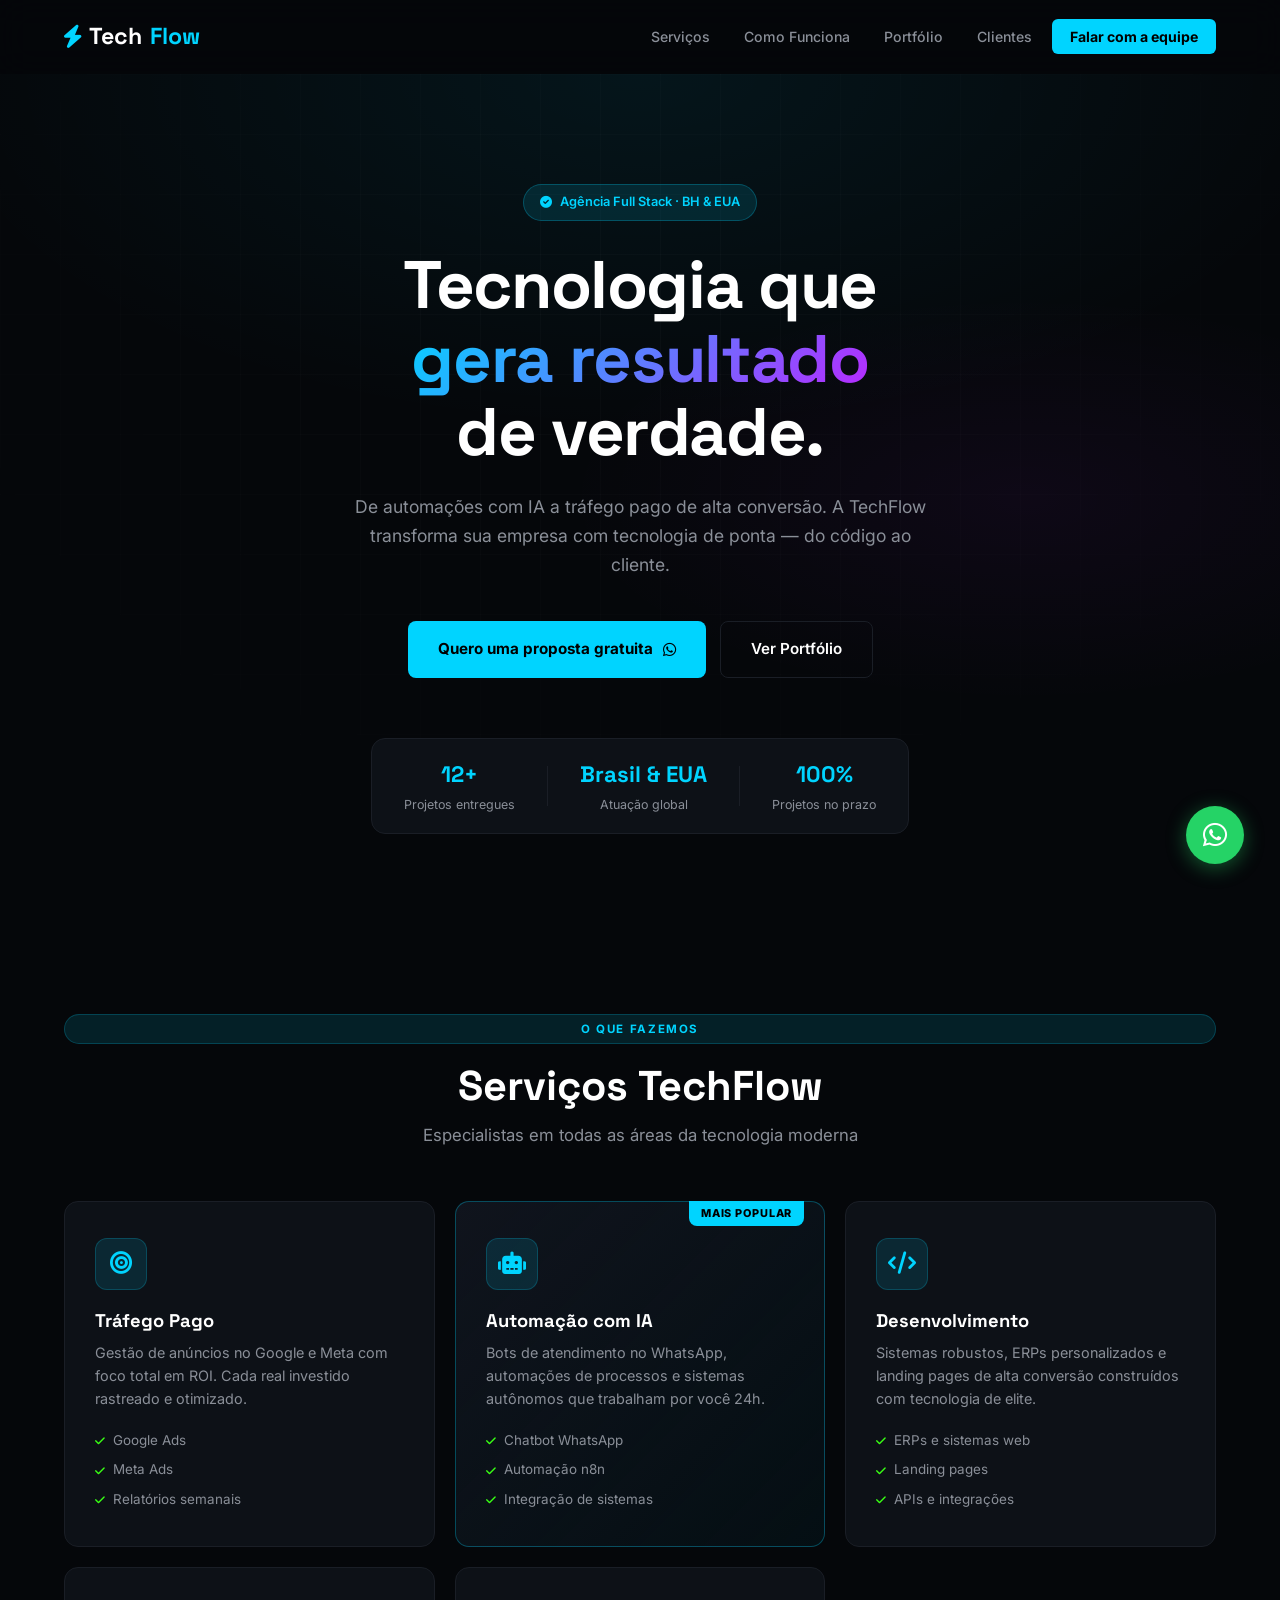
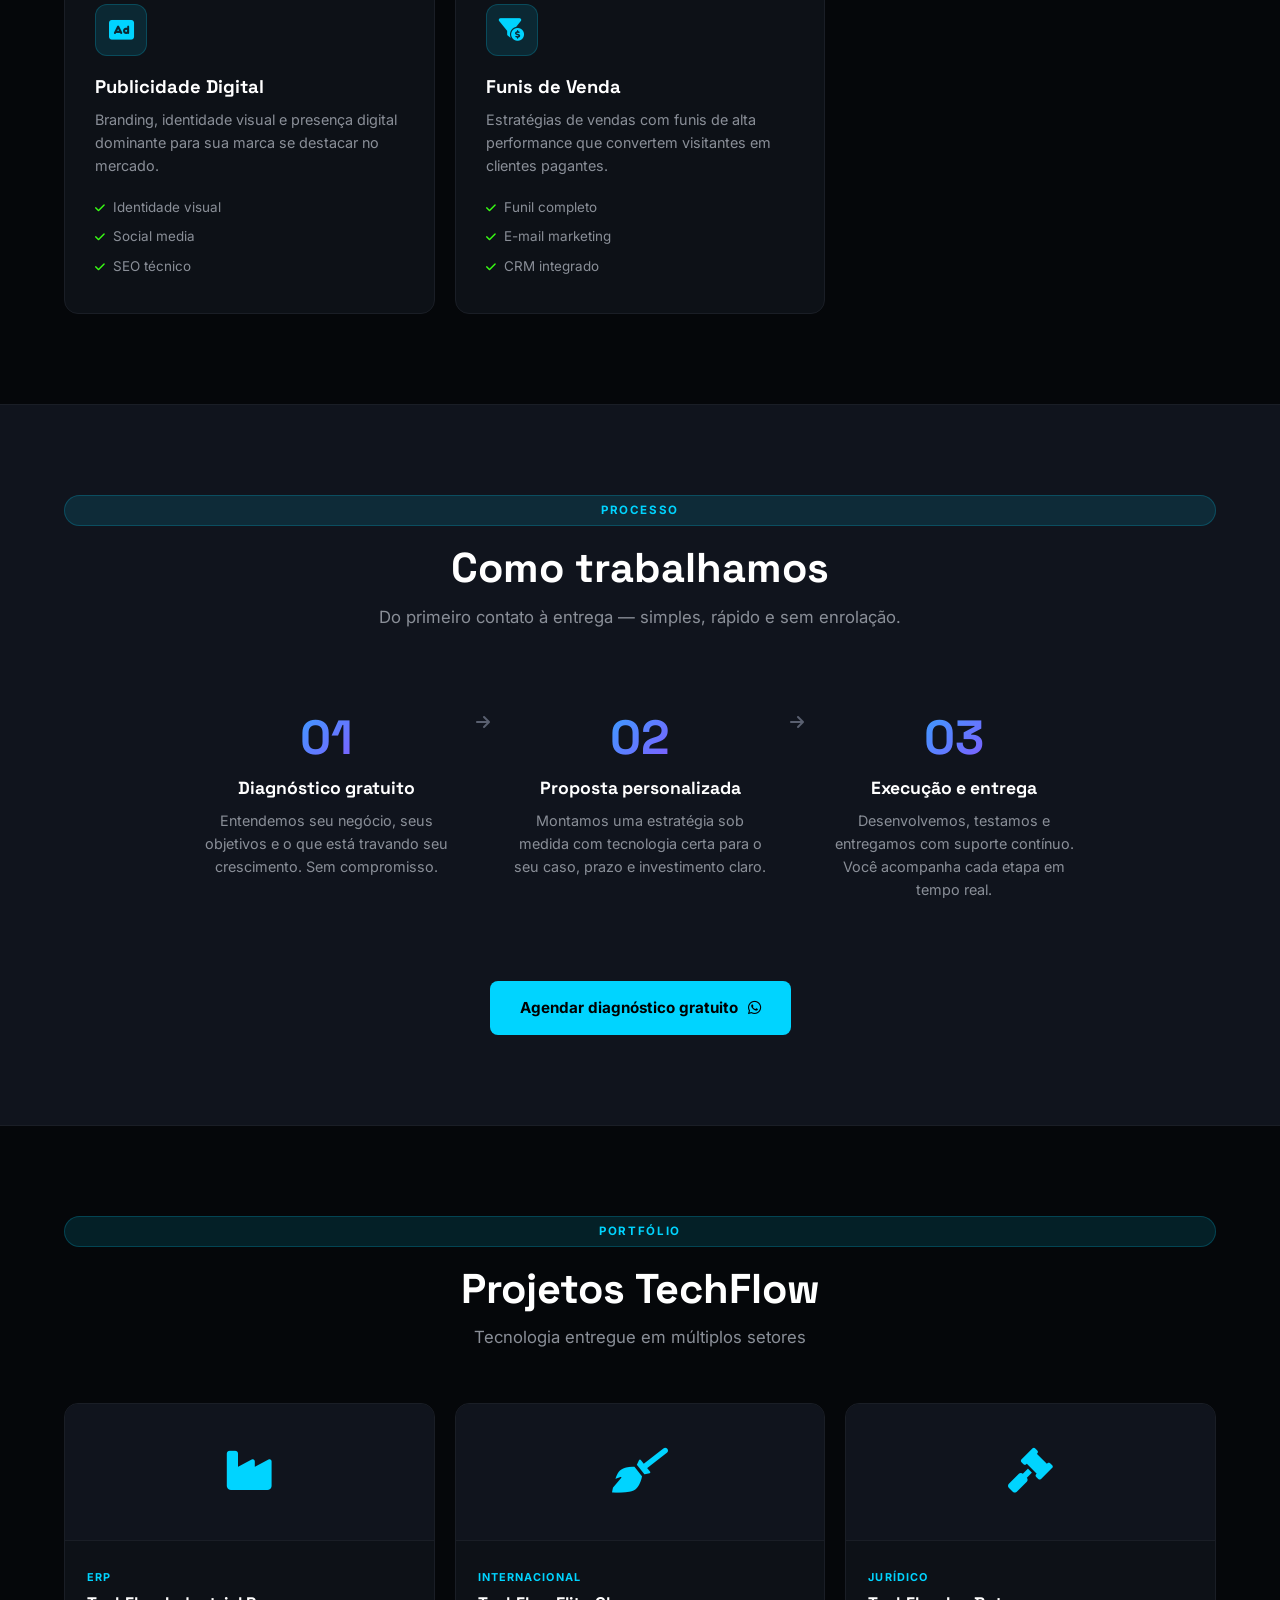
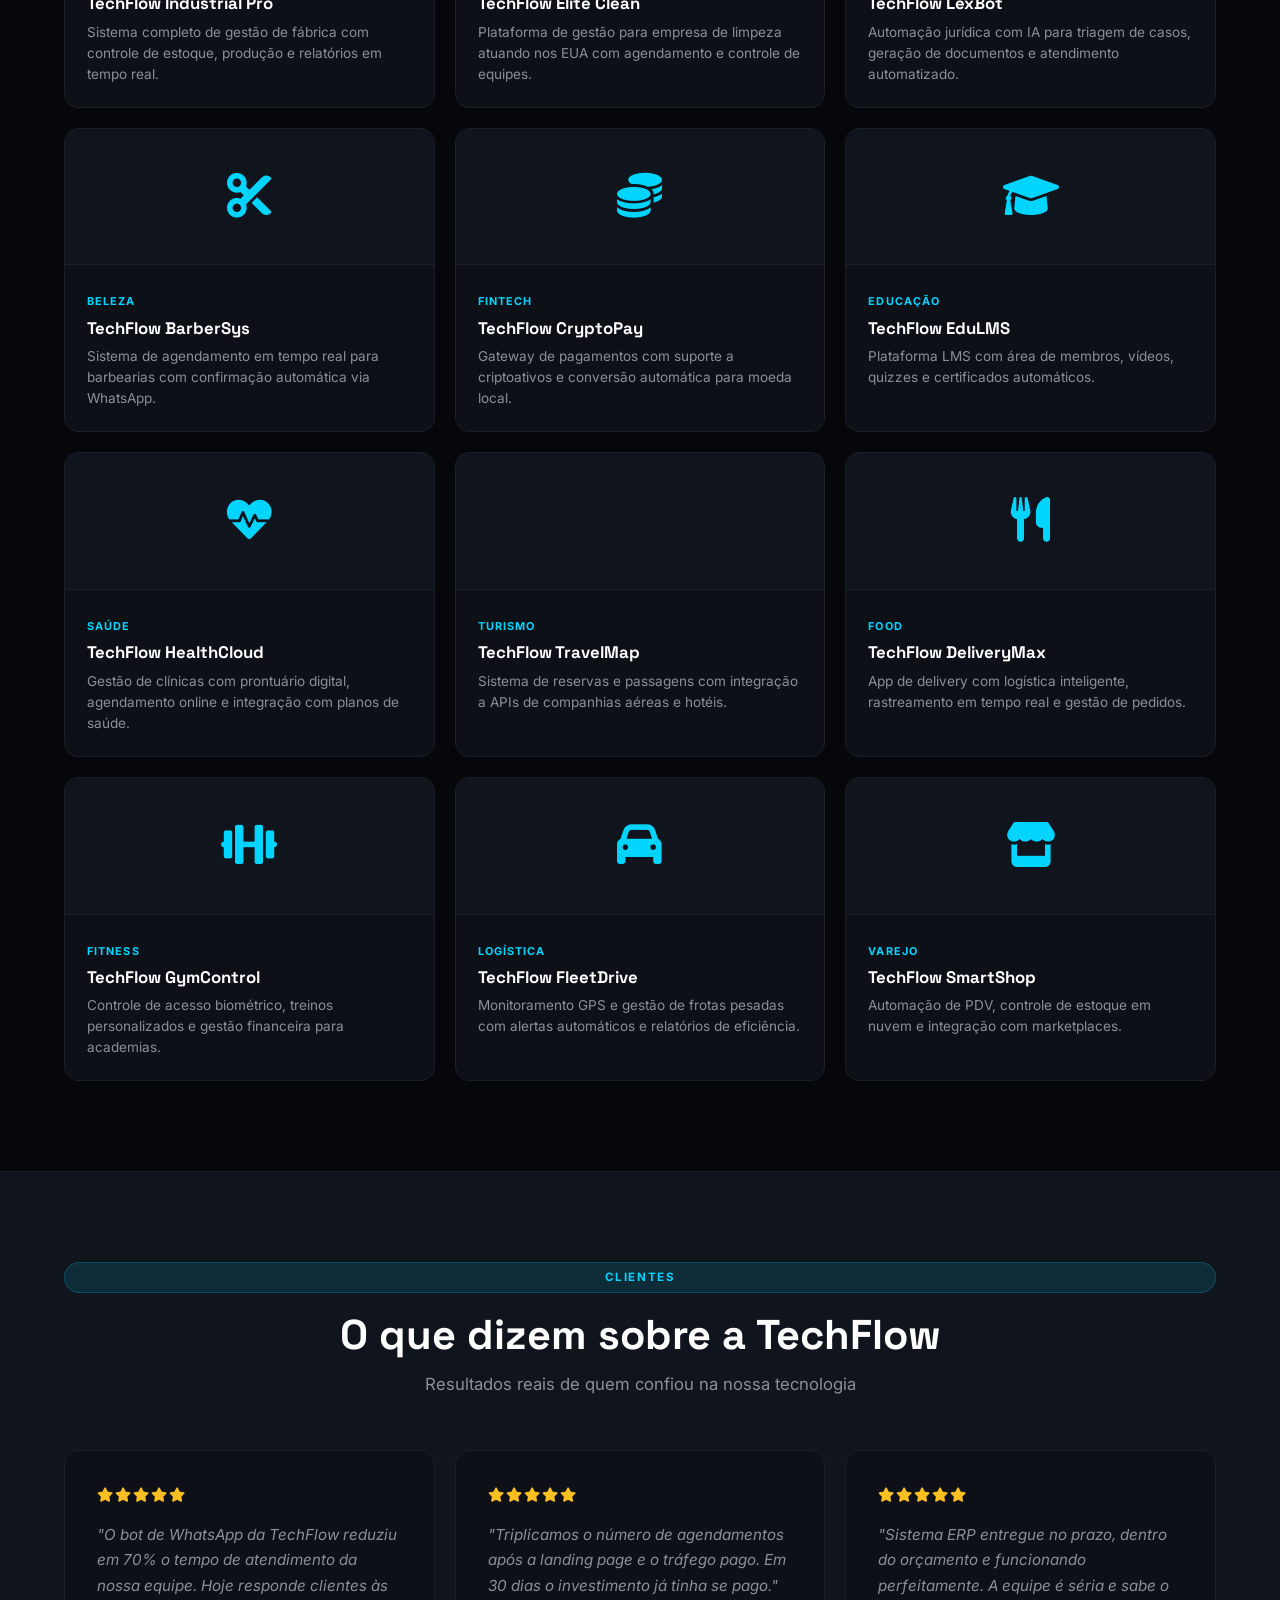
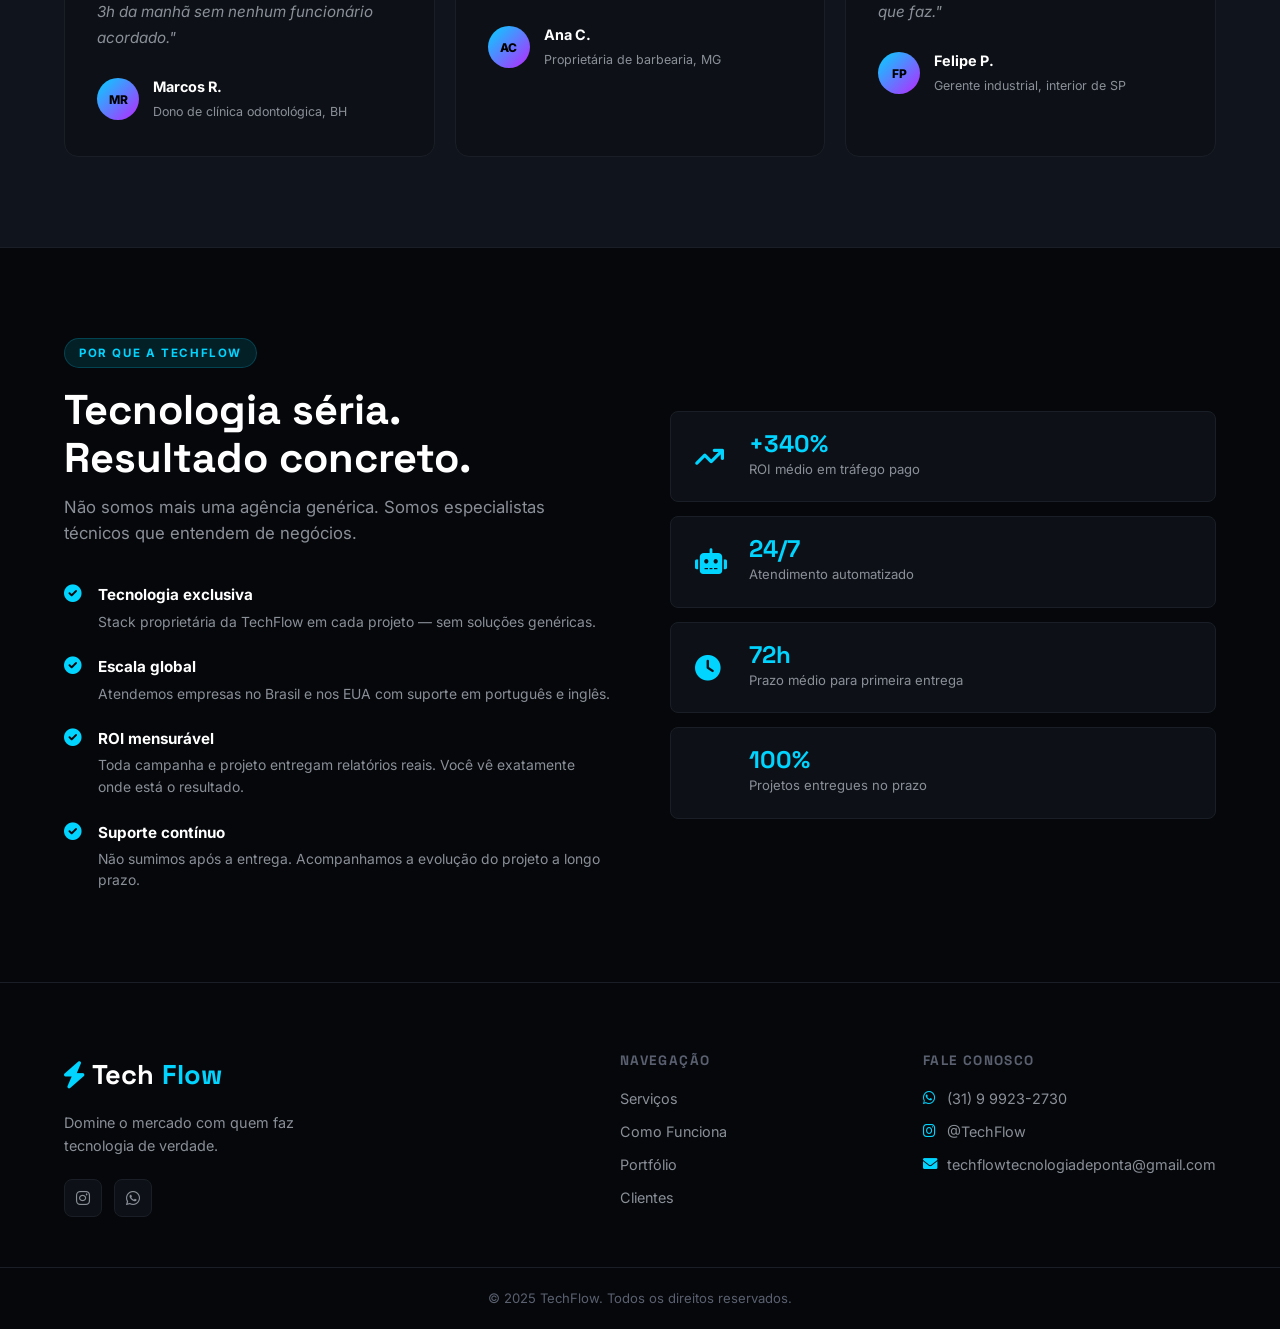
==== commit e8883fb8: "ajusta final do email" ====
--- a/index.html
+++ b/index.html
@@ -4,14 +4,25 @@
     <meta charset="UTF-8" />
     <meta name="viewport" content="width=device-width, initial-scale=1.0" />
     <title>TechFlow | Automação, Desenvolvimento e Tráfego Pago em BH</title>
-    <meta name="description" content="TechFlow: agência full stack de tecnologia em Belo Horizonte. Automação com IA, tráfego pago, desenvolvimento de sistemas e ERPs. Resultados reais para sua empresa." />
-    <meta name="keywords" content="automação IA, tráfego pago BH, desenvolvimento sistemas, agência tecnologia Belo Horizonte, ERP, chatbot WhatsApp" />
+    <meta
+      name="description"
+      content="TechFlow: agência full stack de tecnologia em Belo Horizonte. Automação com IA, tráfego pago, desenvolvimento de sistemas e ERPs. Resultados reais para sua empresa."
+    />
+    <meta
+      name="keywords"
+      content="automação IA, tráfego pago BH, desenvolvimento sistemas, agência tecnologia Belo Horizonte, ERP, chatbot WhatsApp"
+    />
     <link rel="stylesheet" href="style.css" />
-    <link rel="stylesheet" href="https://cdnjs.cloudflare.com/ajax/libs/font-awesome/6.0.0/css/all.min.css" />
-    <link href="https://fonts.googleapis.com/css2?family=Inter:wght@300;400;500;600;700;800;900&family=Space+Grotesk:wght@400;500;600;700&display=swap" rel="stylesheet" />
+    <link
+      rel="stylesheet"
+      href="https://cdnjs.cloudflare.com/ajax/libs/font-awesome/6.0.0/css/all.min.css"
+    />
+    <link
+      href="https://fonts.googleapis.com/css2?family=Inter:wght@300;400;500;600;700;800;900&family=Space+Grotesk:wght@400;500;600;700&display=swap"
+      rel="stylesheet"
+    />
   </head>
   <body>
-
     <!-- ===== HEADER ===== -->
     <header id="header">
       <nav class="container nav-inner">
@@ -51,10 +62,15 @@
           de verdade.
         </h1>
         <p class="hero-sub">
-          De automações com IA a tráfego pago de alta conversão. A TechFlow transforma sua empresa com tecnologia de ponta — do código ao cliente.
+          De automações com IA a tráfego pago de alta conversão. A TechFlow
+          transforma sua empresa com tecnologia de ponta — do código ao cliente.
         </p>
         <div class="hero-btns">
-          <a href="https://api.whatsapp.com/send?phone=5531999232730&text=Olá%2C%20quero%20uma%20proposta%20gratuita%20da%20TechFlow!" target="_blank" class="btn-primary">
+          <a
+            href="https://api.whatsapp.com/send?phone=5531999232730&text=Olá%2C%20quero%20uma%20proposta%20gratuita%20da%20TechFlow!"
+            target="_blank"
+            class="btn-primary"
+          >
             Quero uma proposta gratuita <i class="fab fa-whatsapp"></i>
           </a>
           <a href="#portfolio" class="btn-ghost">Ver Portfólio</a>
@@ -83,12 +99,17 @@
       <div class="container">
         <div class="section-label">O que fazemos</div>
         <h2 class="section-title">Serviços TechFlow</h2>
-        <p class="section-sub">Especialistas em todas as áreas da tecnologia moderna</p>
+        <p class="section-sub">
+          Especialistas em todas as áreas da tecnologia moderna
+        </p>
         <div class="services-grid">
           <div class="service-card">
             <div class="service-icon"><i class="fas fa-bullseye"></i></div>
             <h3>Tráfego Pago</h3>
-            <p>Gestão de anúncios no Google e Meta com foco total em ROI. Cada real investido rastreado e otimizado.</p>
+            <p>
+              Gestão de anúncios no Google e Meta com foco total em ROI. Cada
+              real investido rastreado e otimizado.
+            </p>
             <ul class="service-list">
               <li><i class="fas fa-check"></i> Google Ads</li>
               <li><i class="fas fa-check"></i> Meta Ads</li>
@@ -99,7 +120,10 @@
             <div class="service-badge">Mais popular</div>
             <div class="service-icon"><i class="fas fa-robot"></i></div>
             <h3>Automação com IA</h3>
-            <p>Bots de atendimento no WhatsApp, automações de processos e sistemas autônomos que trabalham por você 24h.</p>
+            <p>
+              Bots de atendimento no WhatsApp, automações de processos e
+              sistemas autônomos que trabalham por você 24h.
+            </p>
             <ul class="service-list">
               <li><i class="fas fa-check"></i> Chatbot WhatsApp</li>
               <li><i class="fas fa-check"></i> Automação n8n</li>
@@ -109,7 +133,10 @@
           <div class="service-card">
             <div class="service-icon"><i class="fas fa-code"></i></div>
             <h3>Desenvolvimento</h3>
-            <p>Sistemas robustos, ERPs personalizados e landing pages de alta conversão construídos com tecnologia de elite.</p>
+            <p>
+              Sistemas robustos, ERPs personalizados e landing pages de alta
+              conversão construídos com tecnologia de elite.
+            </p>
             <ul class="service-list">
               <li><i class="fas fa-check"></i> ERPs e sistemas web</li>
               <li><i class="fas fa-check"></i> Landing pages</li>
@@ -119,7 +146,10 @@
           <div class="service-card">
             <div class="service-icon"><i class="fas fa-ad"></i></div>
             <h3>Publicidade Digital</h3>
-            <p>Branding, identidade visual e presença digital dominante para sua marca se destacar no mercado.</p>
+            <p>
+              Branding, identidade visual e presença digital dominante para sua
+              marca se destacar no mercado.
+            </p>
             <ul class="service-list">
               <li><i class="fas fa-check"></i> Identidade visual</li>
               <li><i class="fas fa-check"></i> Social media</li>
@@ -129,7 +159,10 @@
           <div class="service-card">
             <div class="service-icon"><i class="fas fa-funnel-dollar"></i></div>
             <h3>Funis de Venda</h3>
-            <p>Estratégias de vendas com funis de alta performance que convertem visitantes em clientes pagantes.</p>
+            <p>
+              Estratégias de vendas com funis de alta performance que convertem
+              visitantes em clientes pagantes.
+            </p>
             <ul class="service-list">
               <li><i class="fas fa-check"></i> Funil completo</li>
               <li><i class="fas fa-check"></i> E-mail marketing</li>
@@ -145,13 +178,18 @@
       <div class="container">
         <div class="section-label">Processo</div>
         <h2 class="section-title">Como trabalhamos</h2>
-        <p class="section-sub">Do primeiro contato à entrega — simples, rápido e sem enrolação.</p>
+        <p class="section-sub">
+          Do primeiro contato à entrega — simples, rápido e sem enrolação.
+        </p>
         <div class="process-steps">
           <div class="process-step">
             <div class="step-number">01</div>
             <div class="step-content">
               <h3>Diagnóstico gratuito</h3>
-              <p>Entendemos seu negócio, seus objetivos e o que está travando seu crescimento. Sem compromisso.</p>
+              <p>
+                Entendemos seu negócio, seus objetivos e o que está travando seu
+                crescimento. Sem compromisso.
+              </p>
             </div>
           </div>
           <div class="process-arrow"><i class="fas fa-arrow-right"></i></div>
@@ -159,7 +197,10 @@
             <div class="step-number">02</div>
             <div class="step-content">
               <h3>Proposta personalizada</h3>
-              <p>Montamos uma estratégia sob medida com tecnologia certa para o seu caso, prazo e investimento claro.</p>
+              <p>
+                Montamos uma estratégia sob medida com tecnologia certa para o
+                seu caso, prazo e investimento claro.
+              </p>
             </div>
           </div>
           <div class="process-arrow"><i class="fas fa-arrow-right"></i></div>
@@ -167,12 +208,19 @@
             <div class="step-number">03</div>
             <div class="step-content">
               <h3>Execução e entrega</h3>
-              <p>Desenvolvemos, testamos e entregamos com suporte contínuo. Você acompanha cada etapa em tempo real.</p>
+              <p>
+                Desenvolvemos, testamos e entregamos com suporte contínuo. Você
+                acompanha cada etapa em tempo real.
+              </p>
             </div>
           </div>
         </div>
         <div class="process-cta">
-          <a href="https://api.whatsapp.com/send?phone=5531999232730&text=Olá%2C%20quero%20agendar%20um%20diagnóstico%20gratuito!" target="_blank" class="btn-primary">
+          <a
+            href="https://api.whatsapp.com/send?phone=5531999232730&text=Olá%2C%20quero%20agendar%20um%20diagnóstico%20gratuito!"
+            target="_blank"
+            class="btn-primary"
+          >
             Agendar diagnóstico gratuito <i class="fab fa-whatsapp"></i>
           </a>
         </div>
@@ -191,7 +239,10 @@
             <div class="p-body">
               <span class="p-tag">ERP</span>
               <h3>TechFlow Industrial Pro</h3>
-              <p>Sistema completo de gestão de fábrica com controle de estoque, produção e relatórios em tempo real.</p>
+              <p>
+                Sistema completo de gestão de fábrica com controle de estoque,
+                produção e relatórios em tempo real.
+              </p>
             </div>
           </div>
           <div class="p-card">
@@ -199,7 +250,10 @@
             <div class="p-body">
               <span class="p-tag">Internacional</span>
               <h3>TechFlow Elite Clean</h3>
-              <p>Plataforma de gestão para empresa de limpeza atuando nos EUA com agendamento e controle de equipes.</p>
+              <p>
+                Plataforma de gestão para empresa de limpeza atuando nos EUA com
+                agendamento e controle de equipes.
+              </p>
             </div>
           </div>
           <div class="p-card">
@@ -207,7 +261,10 @@
             <div class="p-body">
               <span class="p-tag">Jurídico</span>
               <h3>TechFlow LexBot</h3>
-              <p>Automação jurídica com IA para triagem de casos, geração de documentos e atendimento automatizado.</p>
+              <p>
+                Automação jurídica com IA para triagem de casos, geração de
+                documentos e atendimento automatizado.
+              </p>
             </div>
           </div>
           <div class="p-card">
@@ -215,7 +272,10 @@
             <div class="p-body">
               <span class="p-tag">Beleza</span>
               <h3>TechFlow BarberSys</h3>
-              <p>Sistema de agendamento em tempo real para barbearias com confirmação automática via WhatsApp.</p>
+              <p>
+                Sistema de agendamento em tempo real para barbearias com
+                confirmação automática via WhatsApp.
+              </p>
             </div>
           </div>
           <div class="p-card">
@@ -223,7 +283,10 @@
             <div class="p-body">
               <span class="p-tag">Fintech</span>
               <h3>TechFlow CryptoPay</h3>
-              <p>Gateway de pagamentos com suporte a criptoativos e conversão automática para moeda local.</p>
+              <p>
+                Gateway de pagamentos com suporte a criptoativos e conversão
+                automática para moeda local.
+              </p>
             </div>
           </div>
           <div class="p-card">
@@ -231,7 +294,10 @@
             <div class="p-body">
               <span class="p-tag">Educação</span>
               <h3>TechFlow EduLMS</h3>
-              <p>Plataforma LMS com área de membros, vídeos, quizzes e certificados automáticos.</p>
+              <p>
+                Plataforma LMS com área de membros, vídeos, quizzes e
+                certificados automáticos.
+              </p>
             </div>
           </div>
           <div class="p-card">
@@ -239,7 +305,10 @@
             <div class="p-body">
               <span class="p-tag">Saúde</span>
               <h3>TechFlow HealthCloud</h3>
-              <p>Gestão de clínicas com prontuário digital, agendamento online e integração com planos de saúde.</p>
+              <p>
+                Gestão de clínicas com prontuário digital, agendamento online e
+                integração com planos de saúde.
+              </p>
             </div>
           </div>
           <div class="p-card">
@@ -247,7 +316,10 @@
             <div class="p-body">
               <span class="p-tag">Turismo</span>
               <h3>TechFlow TravelMap</h3>
-              <p>Sistema de reservas e passagens com integração a APIs de companhias aéreas e hotéis.</p>
+              <p>
+                Sistema de reservas e passagens com integração a APIs de
+                companhias aéreas e hotéis.
+              </p>
             </div>
           </div>
           <div class="p-card">
@@ -255,7 +327,10 @@
             <div class="p-body">
               <span class="p-tag">Food</span>
               <h3>TechFlow DeliveryMax</h3>
-              <p>App de delivery com logística inteligente, rastreamento em tempo real e gestão de pedidos.</p>
+              <p>
+                App de delivery com logística inteligente, rastreamento em tempo
+                real e gestão de pedidos.
+              </p>
             </div>
           </div>
           <div class="p-card">
@@ -263,7 +338,10 @@
             <div class="p-body">
               <span class="p-tag">Fitness</span>
               <h3>TechFlow GymControl</h3>
-              <p>Controle de acesso biométrico, treinos personalizados e gestão financeira para academias.</p>
+              <p>
+                Controle de acesso biométrico, treinos personalizados e gestão
+                financeira para academias.
+              </p>
             </div>
           </div>
           <div class="p-card">
@@ -271,7 +349,10 @@
             <div class="p-body">
               <span class="p-tag">Logística</span>
               <h3>TechFlow FleetDrive</h3>
-              <p>Monitoramento GPS e gestão de frotas pesadas com alertas automáticos e relatórios de eficiência.</p>
+              <p>
+                Monitoramento GPS e gestão de frotas pesadas com alertas
+                automáticos e relatórios de eficiência.
+              </p>
             </div>
           </div>
           <div class="p-card">
@@ -279,7 +360,10 @@
             <div class="p-body">
               <span class="p-tag">Varejo</span>
               <h3>TechFlow SmartShop</h3>
-              <p>Automação de PDV, controle de estoque em nuvem e integração com marketplaces.</p>
+              <p>
+                Automação de PDV, controle de estoque em nuvem e integração com
+                marketplaces.
+              </p>
             </div>
           </div>
         </div>
@@ -291,13 +375,21 @@
       <div class="container">
         <div class="section-label">Clientes</div>
         <h2 class="section-title">O que dizem sobre a TechFlow</h2>
-        <p class="section-sub">Resultados reais de quem confiou na nossa tecnologia</p>
+        <p class="section-sub">
+          Resultados reais de quem confiou na nossa tecnologia
+        </p>
         <div class="testimonials-grid">
           <div class="testimonial-card">
             <div class="stars">
-              <i class="fas fa-star"></i><i class="fas fa-star"></i><i class="fas fa-star"></i><i class="fas fa-star"></i><i class="fas fa-star"></i>
-            </div>
-            <p>"O bot de WhatsApp da TechFlow reduziu em 70% o tempo de atendimento da nossa equipe. Hoje responde clientes às 3h da manhã sem nenhum funcionário acordado."</p>
+              <i class="fas fa-star"></i><i class="fas fa-star"></i
+              ><i class="fas fa-star"></i><i class="fas fa-star"></i
+              ><i class="fas fa-star"></i>
+            </div>
+            <p>
+              "O bot de WhatsApp da TechFlow reduziu em 70% o tempo de
+              atendimento da nossa equipe. Hoje responde clientes às 3h da manhã
+              sem nenhum funcionário acordado."
+            </p>
             <div class="testimonial-author">
               <div class="author-avatar">MR</div>
               <div>
@@ -308,9 +400,14 @@
           </div>
           <div class="testimonial-card">
             <div class="stars">
-              <i class="fas fa-star"></i><i class="fas fa-star"></i><i class="fas fa-star"></i><i class="fas fa-star"></i><i class="fas fa-star"></i>
-            </div>
-            <p>"Triplicamos o número de agendamentos após a landing page e o tráfego pago. Em 30 dias o investimento já tinha se pago."</p>
+              <i class="fas fa-star"></i><i class="fas fa-star"></i
+              ><i class="fas fa-star"></i><i class="fas fa-star"></i
+              ><i class="fas fa-star"></i>
+            </div>
+            <p>
+              "Triplicamos o número de agendamentos após a landing page e o
+              tráfego pago. Em 30 dias o investimento já tinha se pago."
+            </p>
             <div class="testimonial-author">
               <div class="author-avatar">AC</div>
               <div>
@@ -321,9 +418,14 @@
           </div>
           <div class="testimonial-card">
             <div class="stars">
-              <i class="fas fa-star"></i><i class="fas fa-star"></i><i class="fas fa-star"></i><i class="fas fa-star"></i><i class="fas fa-star"></i>
-            </div>
-            <p>"Sistema ERP entregue no prazo, dentro do orçamento e funcionando perfeitamente. A equipe é séria e sabe o que faz."</p>
+              <i class="fas fa-star"></i><i class="fas fa-star"></i
+              ><i class="fas fa-star"></i><i class="fas fa-star"></i
+              ><i class="fas fa-star"></i>
+            </div>
+            <p>
+              "Sistema ERP entregue no prazo, dentro do orçamento e funcionando
+              perfeitamente. A equipe é séria e sabe o que faz."
+            </p>
             <div class="testimonial-author">
               <div class="author-avatar">FP</div>
               <div>
@@ -342,35 +444,52 @@
         <div class="diff-grid">
           <div class="diff-text">
             <div class="section-label">Por que a TechFlow</div>
-            <h2 class="section-title left">Tecnologia séria.<br/>Resultado concreto.</h2>
-            <p class="section-sub left">Não somos mais uma agência genérica. Somos especialistas técnicos que entendem de negócios.</p>
+            <h2 class="section-title left">
+              Tecnologia séria.<br />Resultado concreto.
+            </h2>
+            <p class="section-sub left">
+              Não somos mais uma agência genérica. Somos especialistas técnicos
+              que entendem de negócios.
+            </p>
             <div class="diff-list">
               <div class="diff-item">
                 <i class="fas fa-check-circle"></i>
                 <div>
                   <strong>Tecnologia exclusiva</strong>
-                  <p>Stack proprietária da TechFlow em cada projeto — sem soluções genéricas.</p>
+                  <p>
+                    Stack proprietária da TechFlow em cada projeto — sem
+                    soluções genéricas.
+                  </p>
                 </div>
               </div>
               <div class="diff-item">
                 <i class="fas fa-check-circle"></i>
                 <div>
                   <strong>Escala global</strong>
-                  <p>Atendemos empresas no Brasil e nos EUA com suporte em português e inglês.</p>
+                  <p>
+                    Atendemos empresas no Brasil e nos EUA com suporte em
+                    português e inglês.
+                  </p>
                 </div>
               </div>
               <div class="diff-item">
                 <i class="fas fa-check-circle"></i>
                 <div>
                   <strong>ROI mensurável</strong>
-                  <p>Toda campanha e projeto entregam relatórios reais. Você vê exatamente onde está o resultado.</p>
+                  <p>
+                    Toda campanha e projeto entregam relatórios reais. Você vê
+                    exatamente onde está o resultado.
+                  </p>
                 </div>
               </div>
               <div class="diff-item">
                 <i class="fas fa-check-circle"></i>
                 <div>
                   <strong>Suporte contínuo</strong>
-                  <p>Não sumimos após a entrega. Acompanhamos a evolução do projeto a longo prazo.</p>
+                  <p>
+                    Não sumimos após a entrega. Acompanhamos a evolução do
+                    projeto a longo prazo.
+                  </p>
                 </div>
               </div>
             </div>
@@ -420,8 +539,18 @@
           </div>
           <p>Domine o mercado com quem faz tecnologia de verdade.</p>
           <div class="footer-social">
-            <a href="https://instagram.com/Techflow" target="_blank" aria-label="Instagram"><i class="fab fa-instagram"></i></a>
-            <a href="https://api.whatsapp.com/send?phone=5531999232730" target="_blank" aria-label="WhatsApp"><i class="fab fa-whatsapp"></i></a>
+            <a
+              href="https://instagram.com/Techflowtecnologiadeponta"
+              target="_blank"
+              aria-label="Instagram"
+              ><i class="fab fa-instagram"></i
+            ></a>
+            <a
+              href="https://api.whatsapp.com/send?phone=5531999232730"
+              target="_blank"
+              aria-label="WhatsApp"
+              ><i class="fab fa-whatsapp"></i
+            ></a>
           </div>
         </div>
         <div class="footer-links">
@@ -433,14 +562,20 @@
         </div>
         <div class="footer-contact">
           <h4>Fale Conosco</h4>
-          <a href="https://api.whatsapp.com/send?phone=5531999232730&text=Olá%2C%20tenho%20interesse%20em%20conhecer%20a%20Techflow!" target="_blank">
+          <a
+            href="https://api.whatsapp.com/send?phone=5531999232730&text=Olá%2C%20tenho%20interesse%20em%20conhecer%20a%20Techflow!"
+            target="_blank"
+          >
             <i class="fab fa-whatsapp"></i> (31) 9 9923-2730
           </a>
-          <a href="https://instagram.com/Techflowtecnologiadeponta" target="_blank">
+          <a
+            href="https://instagram.com/Techflowtecnologiadeponta"
+            target="_blank"
+          >
             <i class="fab fa-instagram"></i> @TechFlow
           </a>
-          <a href="mailto:contato@techflow.com.br">
-            <i class="fas fa-envelope"></i> contato@techflow.com.br
+          <a href="mailto:techflowtecnologiadeponta@gmail.com">
+            <i class="fas fa-envelope"></i> techflowtecnologiadeponta@gmail.com
           </a>
         </div>
       </div>
@@ -450,26 +585,33 @@
     </footer>
 
     <!-- WhatsApp Flutuante -->
-    <a href="https://api.whatsapp.com/send?phone=5531999232730&text=Olá%2C%20tenho%20interesse%20em%20conhecer%20a%20Techflow!" class="whatsapp-float" target="_blank" aria-label="Falar no WhatsApp">
+    <a
+      href="https://api.whatsapp.com/send?phone=5531999232730&text=Olá%2C%20tenho%20interesse%20em%20conhecer%20a%20Techflow!"
+      class="whatsapp-float"
+      target="_blank"
+      aria-label="Falar no WhatsApp"
+    >
       <i class="fab fa-whatsapp"></i>
       <span class="wa-tooltip">Falar no WhatsApp</span>
     </a>
 
     <script>
       // Mobile menu toggle
-      const toggle = document.getElementById('menuToggle');
-      const menu = document.getElementById('mobileMenu');
-      toggle.addEventListener('click', () => {
-        menu.classList.toggle('open');
+      const toggle = document.getElementById("menuToggle");
+      const menu = document.getElementById("mobileMenu");
+      toggle.addEventListener("click", () => {
+        menu.classList.toggle("open");
       });
       // Fecha ao clicar em link
-      menu.querySelectorAll('a').forEach(a => {
-        a.addEventListener('click', () => menu.classList.remove('open'));
+      menu.querySelectorAll("a").forEach((a) => {
+        a.addEventListener("click", () => menu.classList.remove("open"));
       });
       // Header scroll effect
-      window.addEventListener('scroll', () => {
-        document.getElementById('header').classList.toggle('scrolled', window.scrollY > 50);
+      window.addEventListener("scroll", () => {
+        document
+          .getElementById("header")
+          .classList.toggle("scrolled", window.scrollY > 50);
       });
     </script>
   </body>
-</html>+</html>
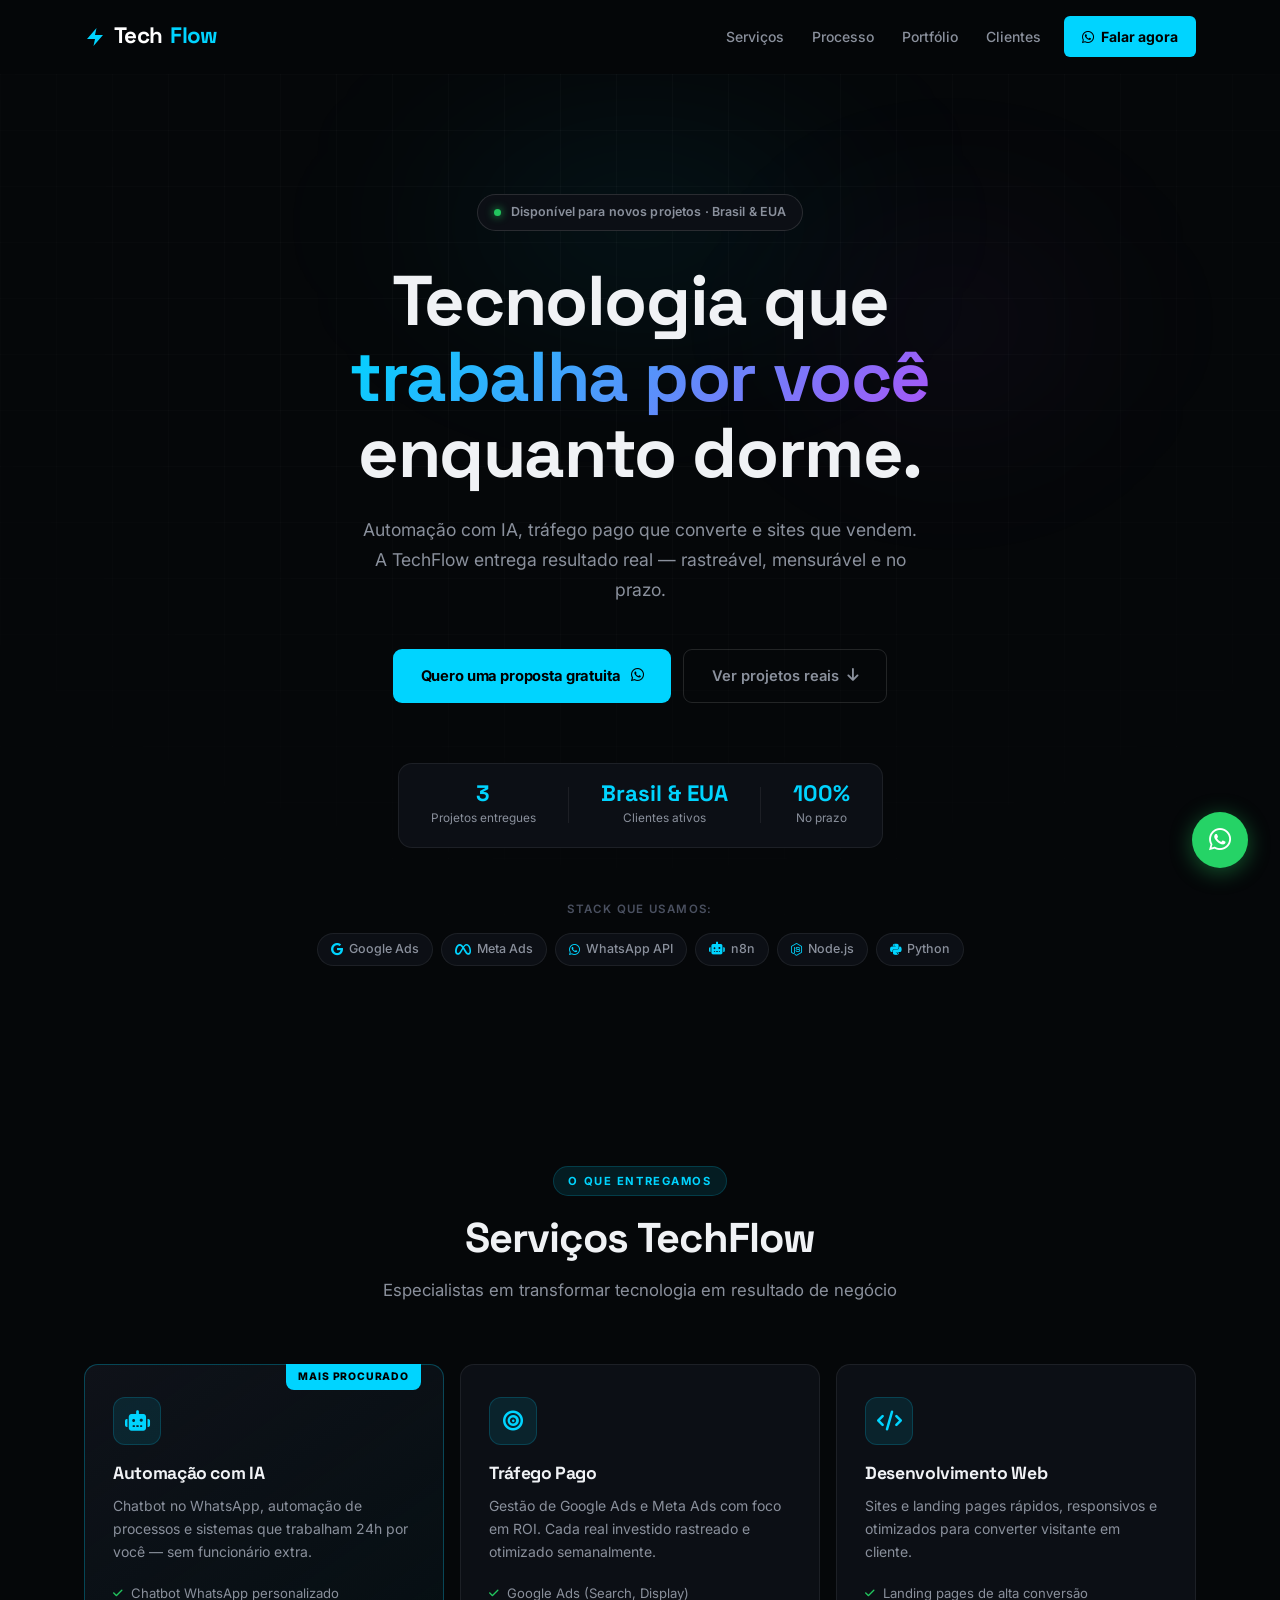
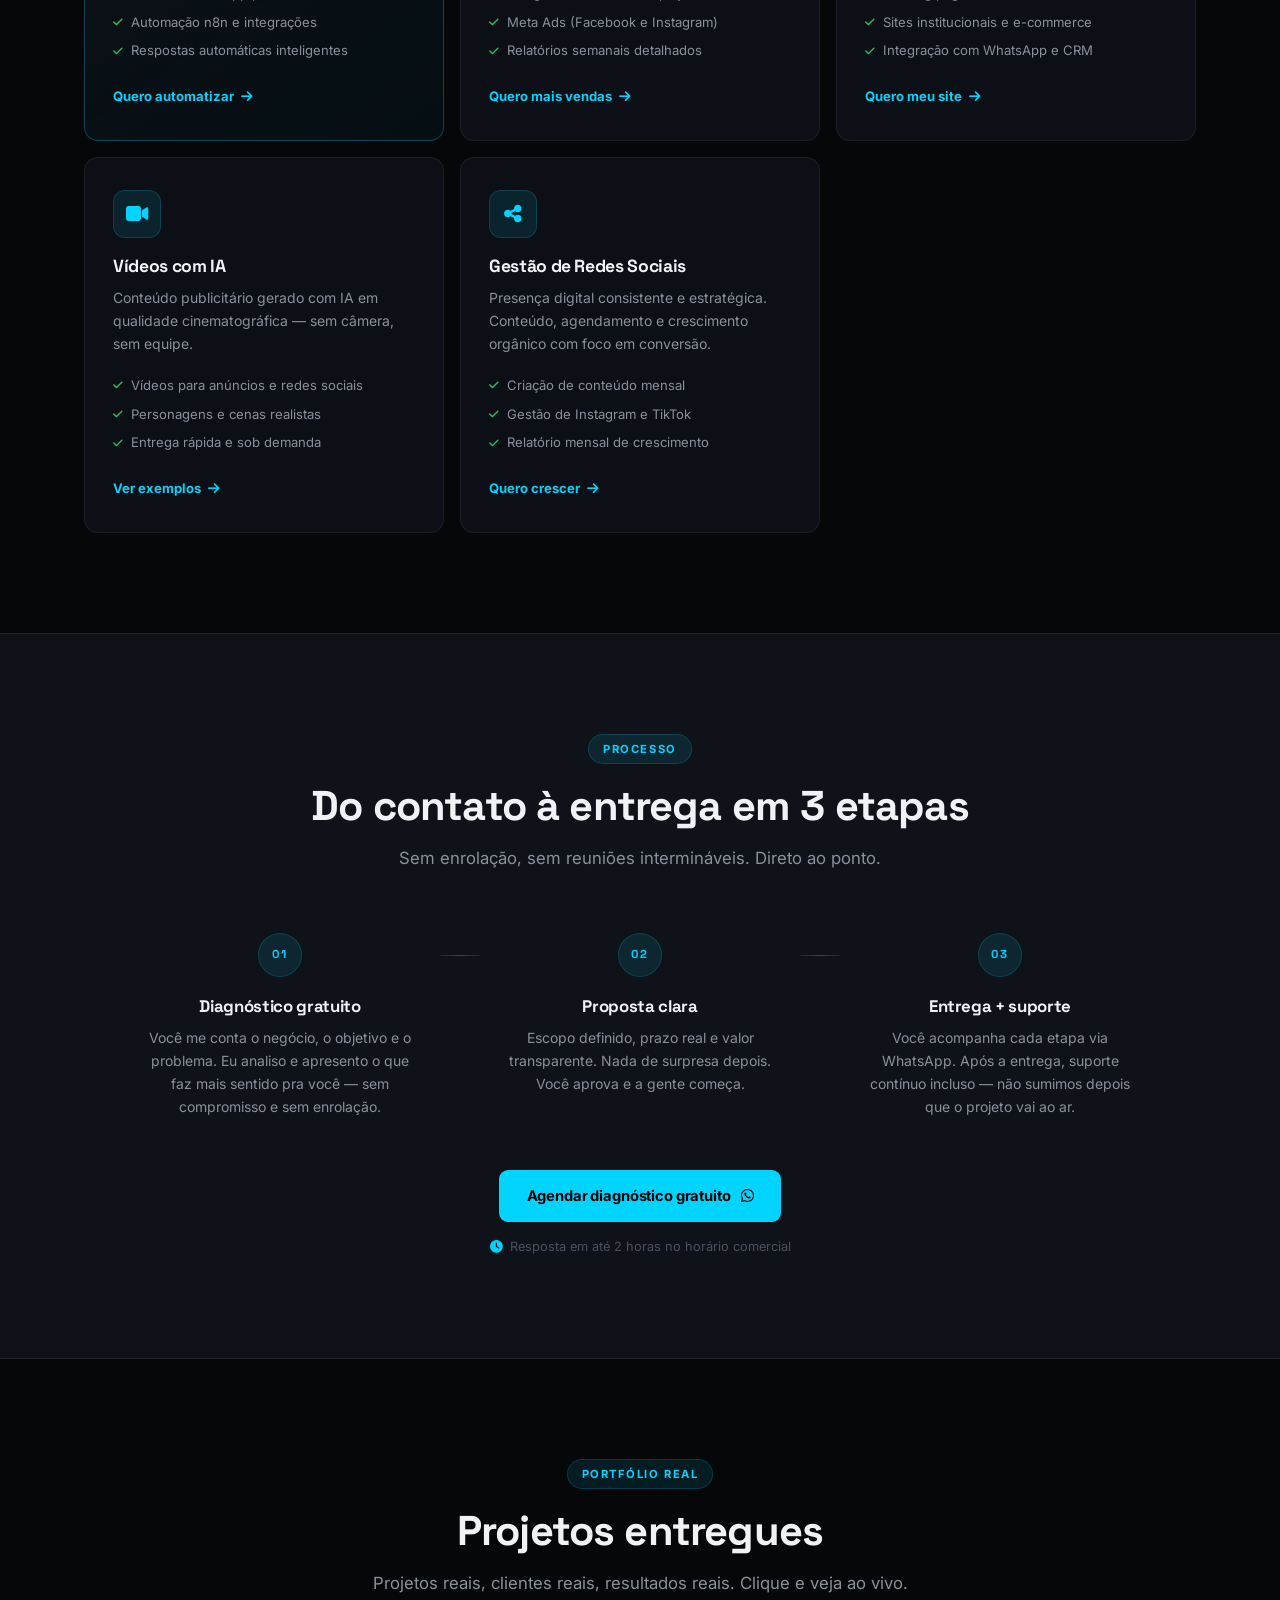
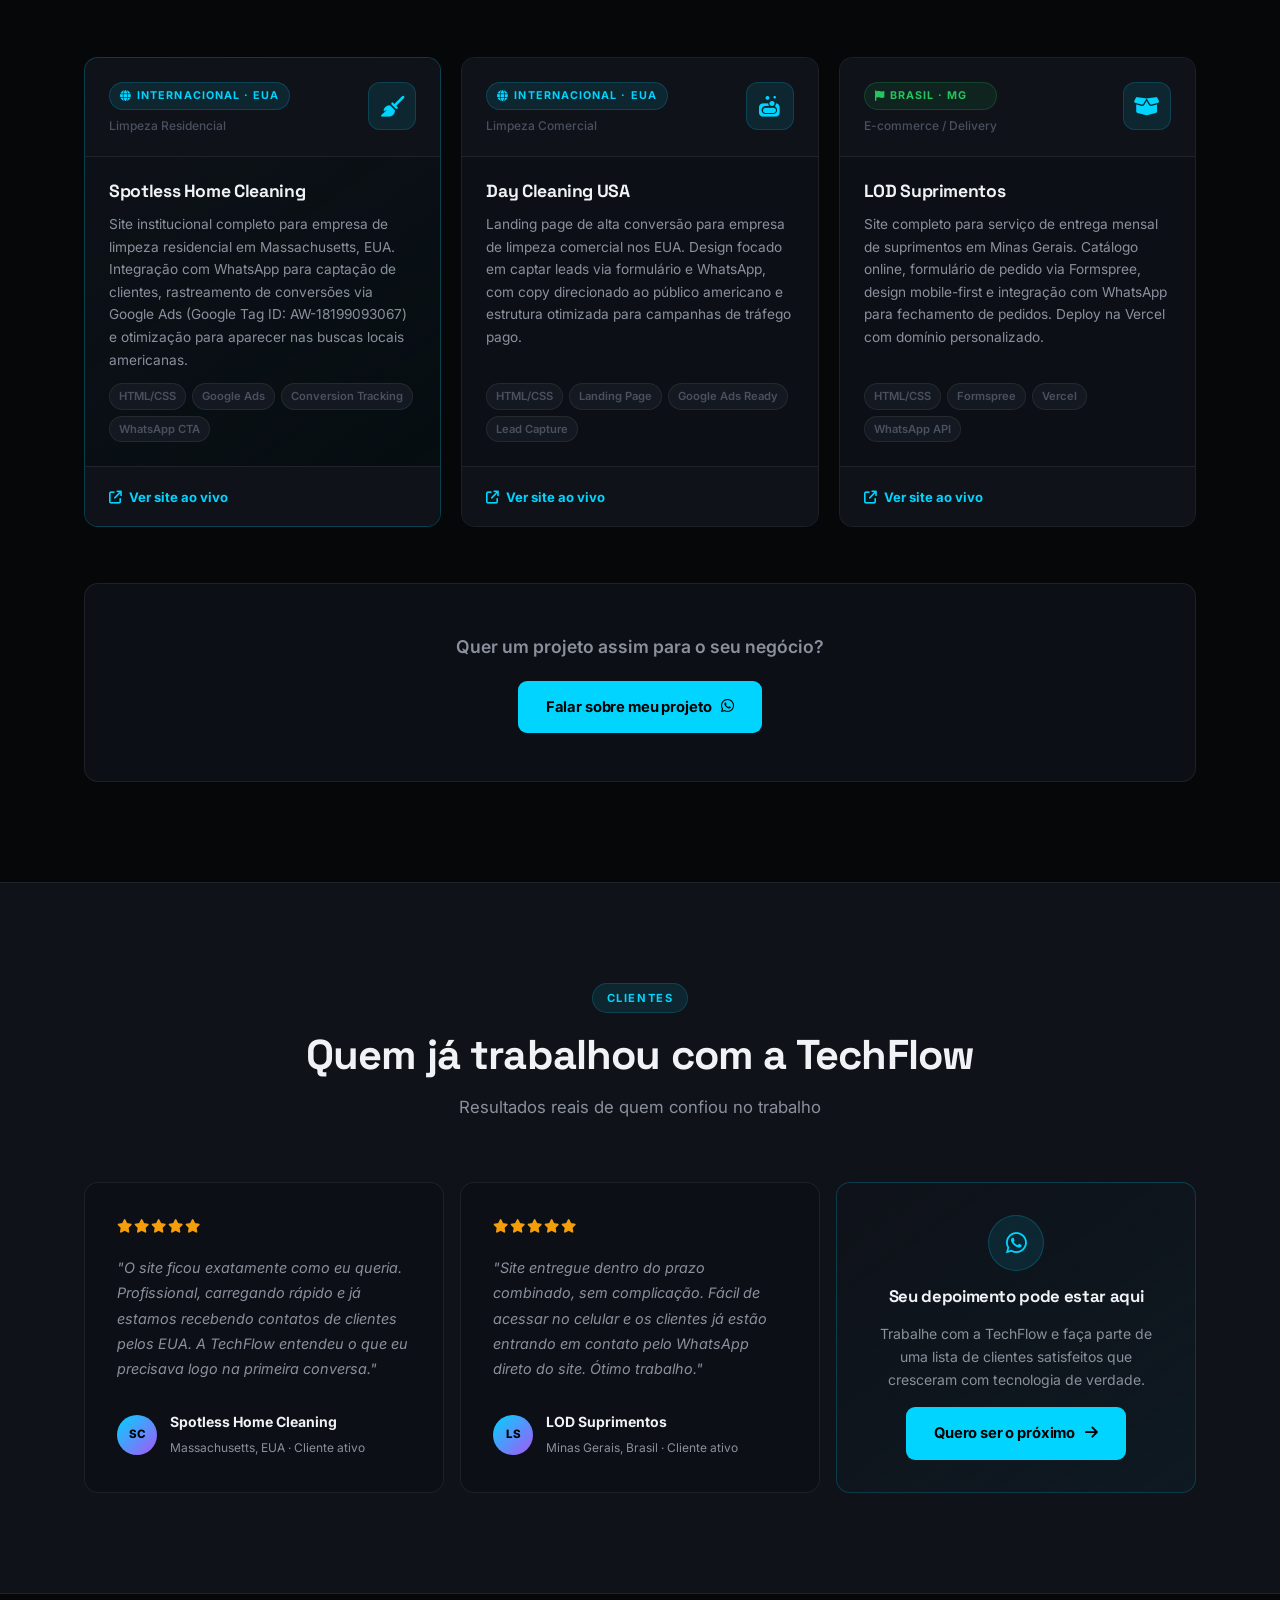
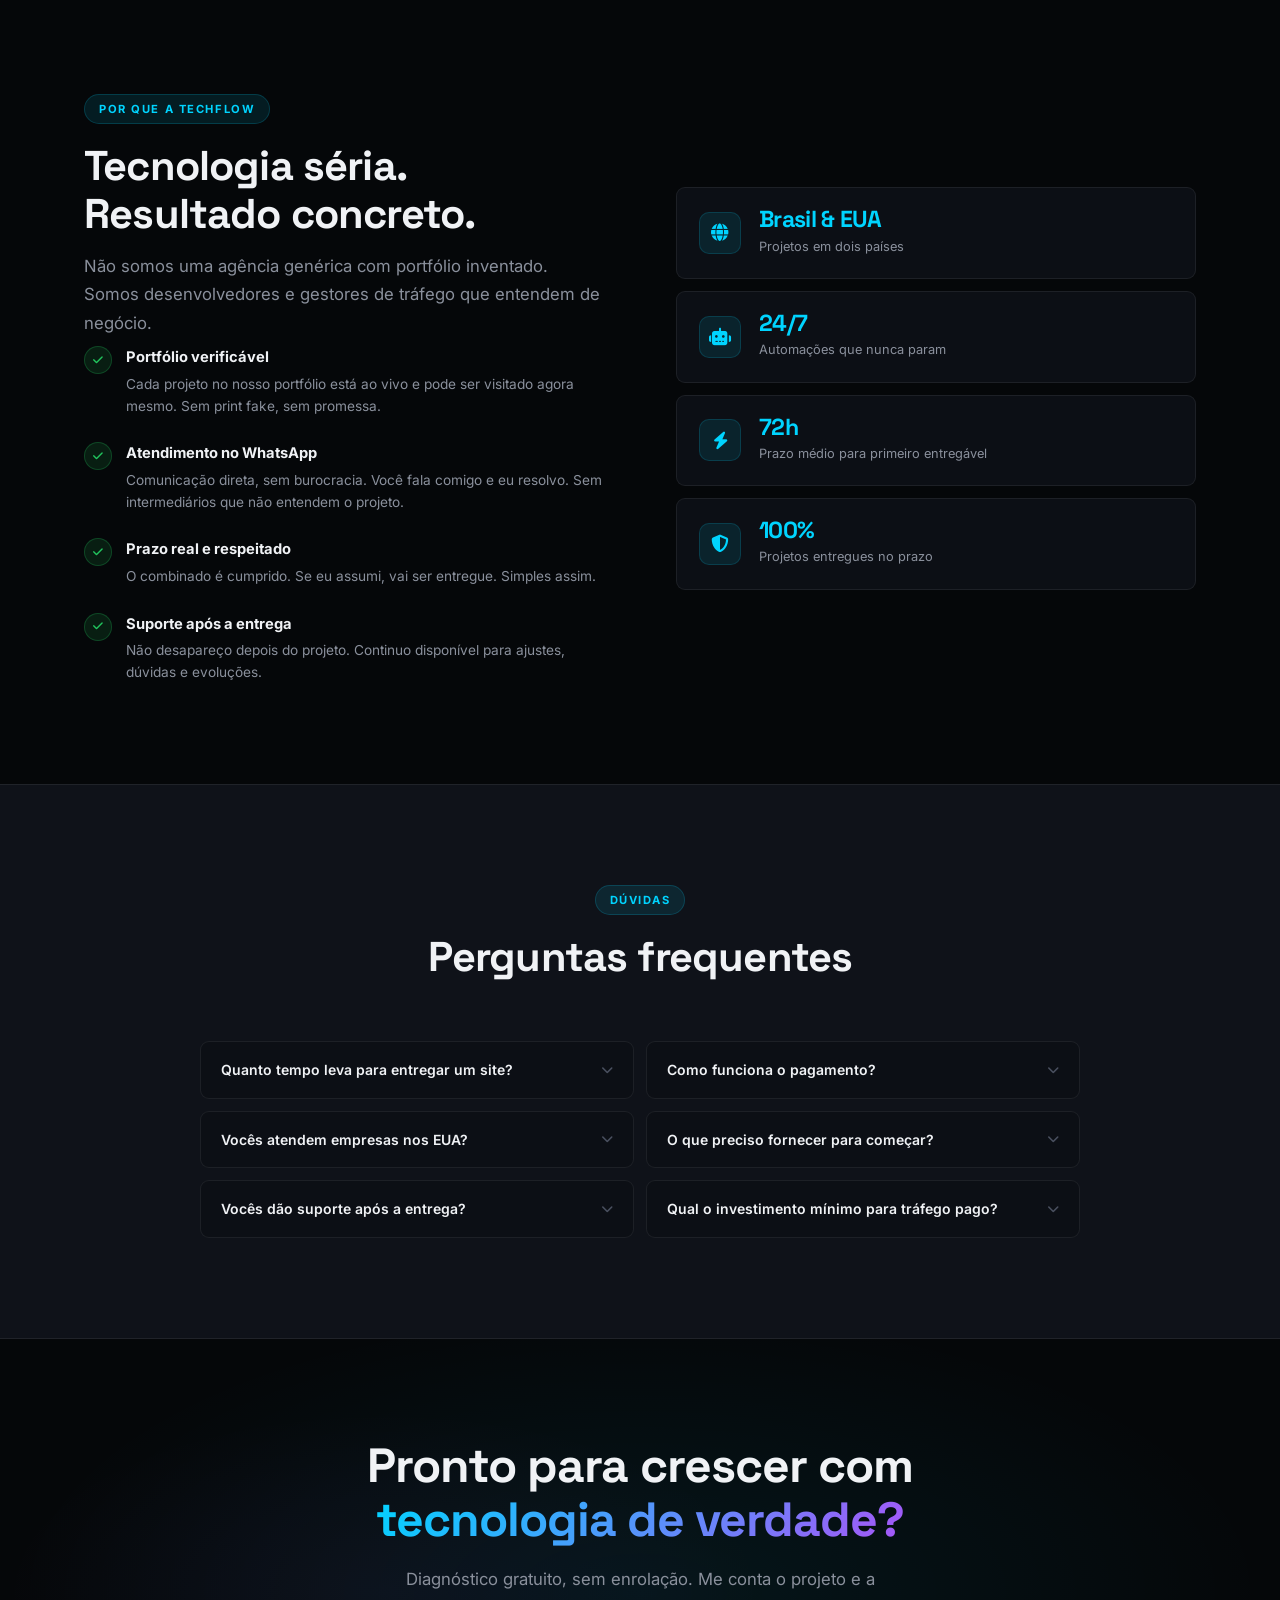
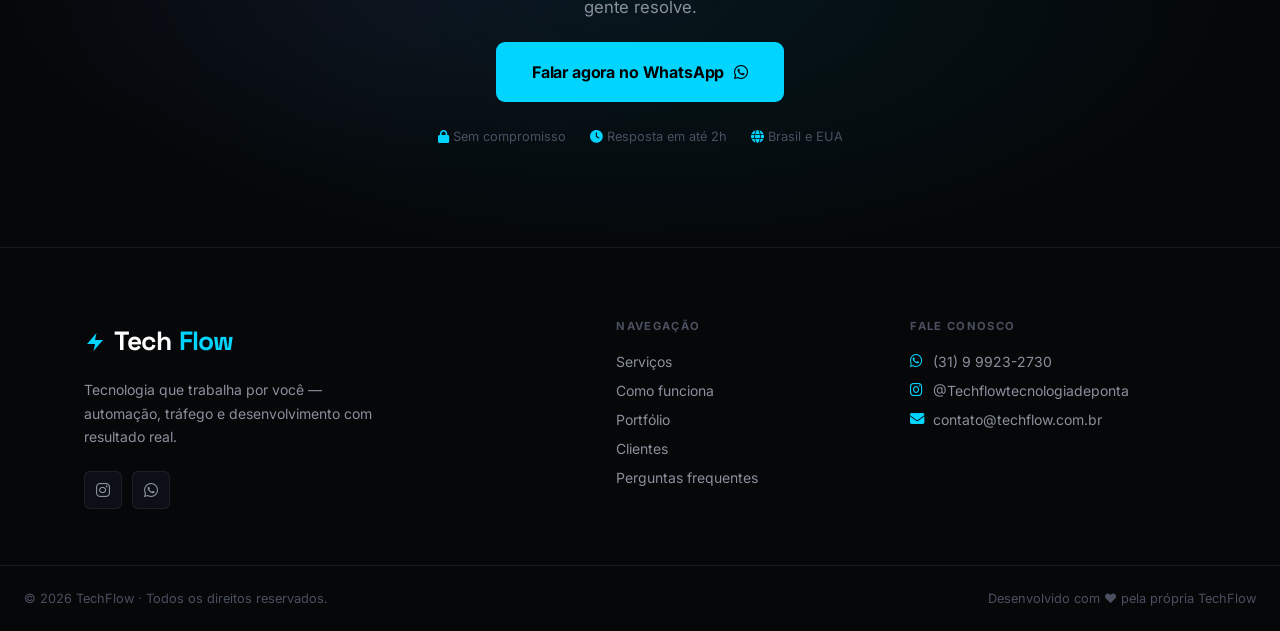
==== commit dba4c7e2: "projeto final" ====
--- a/index.html
+++ b/index.html
@@ -3,38 +3,53 @@
   <head>
     <meta charset="UTF-8" />
     <meta name="viewport" content="width=device-width, initial-scale=1.0" />
-    <title>TechFlow | Automação, Desenvolvimento e Tráfego Pago em BH</title>
-    <meta
-      name="description"
-      content="TechFlow: agência full stack de tecnologia em Belo Horizonte. Automação com IA, tráfego pago, desenvolvimento de sistemas e ERPs. Resultados reais para sua empresa."
-    />
-    <meta
-      name="keywords"
-      content="automação IA, tráfego pago BH, desenvolvimento sistemas, agência tecnologia Belo Horizonte, ERP, chatbot WhatsApp"
-    />
+
+    <!-- SEO -->
+    <title>TechFlow | Automação com IA, Tráfego Pago e Desenvolvimento Web</title>
+    <meta name="description" content="TechFlow: agência de tecnologia especializada em automação com IA, tráfego pago no Google e Meta, e desenvolvimento de sites e sistemas. Atendemos Brasil e EUA." />
+    <meta name="keywords" content="automação IA, tráfego pago, desenvolvimento web, chatbot WhatsApp, Google Ads, Meta Ads, n8n, agência tecnologia" />
+    <link rel="canonical" href="https://site-techflow.vercel.app/" />
+
+    <!-- Open Graph (WhatsApp / redes sociais) -->
+    <meta property="og:type" content="website" />
+    <meta property="og:title" content="TechFlow | Automação com IA, Tráfego Pago e Desenvolvimento Web" />
+    <meta property="og:description" content="Transformamos negócios com tecnologia de verdade. Automação com IA, Google Ads e sites que convertem. Brasil & EUA." />
+    <meta property="og:url" content="https://site-techflow.vercel.app/" />
+    <meta property="og:image" content="https://site-techflow.vercel.app/og-image.jpg" />
+    <meta name="twitter:card" content="summary_large_image" />
+
+    <!-- Favicon -->
+    <link rel="icon" type="image/svg+xml" href="data:image/svg+xml,<svg xmlns='http://www.w3.org/2000/svg' viewBox='0 0 32 32'><rect width='32' height='32' rx='8' fill='%2305070a'/><text x='50%25' y='54%25' dominant-baseline='middle' text-anchor='middle' font-size='20' fill='%2300d4ff'>⚡</text></svg>" />
+
+    <!-- Fonts -->
+    <link rel="preconnect" href="https://fonts.googleapis.com" />
+    <link rel="preconnect" href="https://fonts.gstatic.com" crossorigin />
+    <link href="https://fonts.googleapis.com/css2?family=Inter:wght@300;400;500;600;700;800;900&family=Space+Grotesk:wght@400;500;600;700;800&display=swap" rel="stylesheet" />
+
+    <!-- Icons -->
+    <link rel="stylesheet" href="https://cdnjs.cloudflare.com/ajax/libs/font-awesome/6.5.0/css/all.min.css" />
+
     <link rel="stylesheet" href="style.css" />
-    <link
-      rel="stylesheet"
-      href="https://cdnjs.cloudflare.com/ajax/libs/font-awesome/6.0.0/css/all.min.css"
-    />
-    <link
-      href="https://fonts.googleapis.com/css2?family=Inter:wght@300;400;500;600;700;800;900&family=Space+Grotesk:wght@400;500;600;700&display=swap"
-      rel="stylesheet"
-    />
   </head>
   <body>
+
     <!-- ===== HEADER ===== -->
     <header id="header">
       <nav class="container nav-inner">
-        <div class="logo">
-          <i class="fas fa-bolt"></i> Tech<span>Flow</span>
-        </div>
+        <a href="#" class="logo">
+          <svg width="22" height="22" viewBox="0 0 22 22" fill="none"><path d="M12.5 2L3 13h8l-1.5 7L19 9h-8L12.5 2z" fill="#00d4ff"/></svg>
+          Tech<span>Flow</span>
+        </a>
         <ul class="nav-links">
           <li><a href="#servicos">Serviços</a></li>
-          <li><a href="#processo">Como Funciona</a></li>
+          <li><a href="#processo">Processo</a></li>
           <li><a href="#portfolio">Portfólio</a></li>
           <li><a href="#depoimentos">Clientes</a></li>
-          <li><a href="#contato" class="nav-cta">Falar com a equipe</a></li>
+          <li>
+            <a href="https://api.whatsapp.com/send?phone=5531999232730&text=Olá%2C%20quero%20uma%20proposta%20da%20TechFlow!" target="_blank" rel="noopener noreferrer" class="nav-cta">
+              <i class="fab fa-whatsapp"></i> Falar agora
+            </a>
+          </li>
         </ul>
         <button class="menu-toggle" id="menuToggle" aria-label="Abrir menu">
           <i class="fas fa-bars"></i>
@@ -42,53 +57,72 @@
       </nav>
       <div class="mobile-menu" id="mobileMenu">
         <a href="#servicos">Serviços</a>
-        <a href="#processo">Como Funciona</a>
+        <a href="#processo">Processo</a>
         <a href="#portfolio">Portfólio</a>
         <a href="#depoimentos">Clientes</a>
-        <a href="#contato">Falar com a equipe</a>
+        <a href="https://api.whatsapp.com/send?phone=5531999232730&text=Olá%2C%20quero%20uma%20proposta%20da%20TechFlow!" target="_blank" rel="noopener noreferrer" class="mobile-cta">
+          <i class="fab fa-whatsapp"></i> Falar agora
+        </a>
       </div>
     </header>
 
     <!-- ===== HERO ===== -->
     <section class="hero">
       <div class="hero-bg-grid"></div>
+      <div class="hero-glow hero-glow-1"></div>
+      <div class="hero-glow hero-glow-2"></div>
+
       <div class="container hero-content">
         <div class="hero-badge">
-          <i class="fas fa-circle-check"></i> Agência Full Stack · BH & EUA
-        </div>
+          <span class="badge-dot"></span>
+          Disponível para novos projetos · Brasil &amp; EUA
+        </div>
+
         <h1>
           Tecnologia que<br />
-          <span class="gradient-text">gera resultado</span><br />
-          de verdade.
+          <span class="gradient-text">trabalha por você</span><br />
+          enquanto dorme.
         </h1>
+
         <p class="hero-sub">
-          De automações com IA a tráfego pago de alta conversão. A TechFlow
-          transforma sua empresa com tecnologia de ponta — do código ao cliente.
+          Automação com IA, tráfego pago que converte e sites que vendem.
+          A TechFlow entrega resultado real — rastreável, mensurável e no prazo.
         </p>
+
         <div class="hero-btns">
-          <a
-            href="https://api.whatsapp.com/send?phone=5531999232730&text=Olá%2C%20quero%20uma%20proposta%20gratuita%20da%20TechFlow!"
-            target="_blank"
-            class="btn-primary"
-          >
+          <a href="https://api.whatsapp.com/send?phone=5531999232730&text=Olá%2C%20quero%20uma%20proposta%20gratuita%20da%20TechFlow!" target="_blank" rel="noopener noreferrer" class="btn-primary">
             Quero uma proposta gratuita <i class="fab fa-whatsapp"></i>
           </a>
-          <a href="#portfolio" class="btn-ghost">Ver Portfólio</a>
-        </div>
+          <a href="#portfolio" class="btn-ghost">Ver projetos reais <i class="fas fa-arrow-down"></i></a>
+        </div>
+
         <div class="hero-stats">
           <div class="stat">
-            <strong>12+</strong>
+            <strong>3</strong>
             <span>Projetos entregues</span>
           </div>
           <div class="stat-divider"></div>
           <div class="stat">
-            <strong>Brasil & EUA</strong>
-            <span>Atuação global</span>
+            <strong>Brasil &amp; EUA</strong>
+            <span>Clientes ativos</span>
           </div>
           <div class="stat-divider"></div>
           <div class="stat">
             <strong>100%</strong>
-            <span>Projetos no prazo</span>
+            <span>No prazo</span>
+          </div>
+        </div>
+
+        <!-- Logos parceiros tecnologia -->
+        <div class="tech-strip">
+          <span>Stack que usamos:</span>
+          <div class="tech-pills">
+            <div class="tech-pill"><i class="fab fa-google"></i> Google Ads</div>
+            <div class="tech-pill"><i class="fab fa-meta"></i> Meta Ads</div>
+            <div class="tech-pill"><i class="fab fa-whatsapp"></i> WhatsApp API</div>
+            <div class="tech-pill"><i class="fas fa-robot"></i> n8n</div>
+            <div class="tech-pill"><i class="fab fa-node-js"></i> Node.js</div>
+            <div class="tech-pill"><i class="fab fa-python"></i> Python</div>
           </div>
         </div>
       </div>
@@ -97,78 +131,75 @@
     <!-- ===== SERVIÇOS ===== -->
     <section id="servicos" class="services">
       <div class="container">
-        <div class="section-label">O que fazemos</div>
-        <h2 class="section-title">Serviços TechFlow</h2>
-        <p class="section-sub">
-          Especialistas em todas as áreas da tecnologia moderna
-        </p>
+        <div class="section-header">
+          <div class="section-label">O que entregamos</div>
+          <h2 class="section-title">Serviços TechFlow</h2>
+          <p class="section-sub">Especialistas em transformar tecnologia em resultado de negócio</p>
+        </div>
+
         <div class="services-grid">
+
+          <div class="service-card featured">
+            <div class="service-badge">Mais procurado</div>
+            <div class="service-icon"><i class="fas fa-robot"></i></div>
+            <h3>Automação com IA</h3>
+            <p>Chatbot no WhatsApp, automação de processos e sistemas que trabalham 24h por você — sem funcionário extra.</p>
+            <ul class="service-list">
+              <li><i class="fas fa-check"></i> Chatbot WhatsApp personalizado</li>
+              <li><i class="fas fa-check"></i> Automação n8n e integrações</li>
+              <li><i class="fas fa-check"></i> Respostas automáticas inteligentes</li>
+            </ul>
+            <a href="https://api.whatsapp.com/send?phone=5531999232730&text=Quero%20saber%20mais%20sobre%20Automação%20com%20IA!" target="_blank" rel="noopener noreferrer" class="service-link">Quero automatizar <i class="fas fa-arrow-right"></i></a>
+          </div>
+
           <div class="service-card">
             <div class="service-icon"><i class="fas fa-bullseye"></i></div>
             <h3>Tráfego Pago</h3>
-            <p>
-              Gestão de anúncios no Google e Meta com foco total em ROI. Cada
-              real investido rastreado e otimizado.
-            </p>
+            <p>Gestão de Google Ads e Meta Ads com foco em ROI. Cada real investido rastreado e otimizado semanalmente.</p>
             <ul class="service-list">
-              <li><i class="fas fa-check"></i> Google Ads</li>
-              <li><i class="fas fa-check"></i> Meta Ads</li>
-              <li><i class="fas fa-check"></i> Relatórios semanais</li>
+              <li><i class="fas fa-check"></i> Google Ads (Search, Display)</li>
+              <li><i class="fas fa-check"></i> Meta Ads (Facebook e Instagram)</li>
+              <li><i class="fas fa-check"></i> Relatórios semanais detalhados</li>
             </ul>
-          </div>
-          <div class="service-card featured">
-            <div class="service-badge">Mais popular</div>
-            <div class="service-icon"><i class="fas fa-robot"></i></div>
-            <h3>Automação com IA</h3>
-            <p>
-              Bots de atendimento no WhatsApp, automações de processos e
-              sistemas autônomos que trabalham por você 24h.
-            </p>
-            <ul class="service-list">
-              <li><i class="fas fa-check"></i> Chatbot WhatsApp</li>
-              <li><i class="fas fa-check"></i> Automação n8n</li>
-              <li><i class="fas fa-check"></i> Integração de sistemas</li>
-            </ul>
-          </div>
+            <a href="https://api.whatsapp.com/send?phone=5531999232730&text=Quero%20saber%20mais%20sobre%20Tráfego%20Pago!" target="_blank" rel="noopener noreferrer" class="service-link">Quero mais vendas <i class="fas fa-arrow-right"></i></a>
+          </div>
+
           <div class="service-card">
             <div class="service-icon"><i class="fas fa-code"></i></div>
-            <h3>Desenvolvimento</h3>
-            <p>
-              Sistemas robustos, ERPs personalizados e landing pages de alta
-              conversão construídos com tecnologia de elite.
-            </p>
+            <h3>Desenvolvimento Web</h3>
+            <p>Sites e landing pages rápidos, responsivos e otimizados para converter visitante em cliente.</p>
             <ul class="service-list">
-              <li><i class="fas fa-check"></i> ERPs e sistemas web</li>
-              <li><i class="fas fa-check"></i> Landing pages</li>
-              <li><i class="fas fa-check"></i> APIs e integrações</li>
+              <li><i class="fas fa-check"></i> Landing pages de alta conversão</li>
+              <li><i class="fas fa-check"></i> Sites institucionais e e-commerce</li>
+              <li><i class="fas fa-check"></i> Integração com WhatsApp e CRM</li>
             </ul>
-          </div>
+            <a href="https://api.whatsapp.com/send?phone=5531999232730&text=Quero%20saber%20mais%20sobre%20Desenvolvimento%20Web!" target="_blank" rel="noopener noreferrer" class="service-link">Quero meu site <i class="fas fa-arrow-right"></i></a>
+          </div>
+
           <div class="service-card">
-            <div class="service-icon"><i class="fas fa-ad"></i></div>
-            <h3>Publicidade Digital</h3>
-            <p>
-              Branding, identidade visual e presença digital dominante para sua
-              marca se destacar no mercado.
-            </p>
+            <div class="service-icon"><i class="fas fa-video"></i></div>
+            <h3>Vídeos com IA</h3>
+            <p>Conteúdo publicitário gerado com IA em qualidade cinematográfica — sem câmera, sem equipe.</p>
             <ul class="service-list">
-              <li><i class="fas fa-check"></i> Identidade visual</li>
-              <li><i class="fas fa-check"></i> Social media</li>
-              <li><i class="fas fa-check"></i> SEO técnico</li>
+              <li><i class="fas fa-check"></i> Vídeos para anúncios e redes sociais</li>
+              <li><i class="fas fa-check"></i> Personagens e cenas realistas</li>
+              <li><i class="fas fa-check"></i> Entrega rápida e sob demanda</li>
             </ul>
-          </div>
+            <a href="videos.html" class="service-link">Ver exemplos <i class="fas fa-arrow-right"></i></a>
+          </div>
+
           <div class="service-card">
-            <div class="service-icon"><i class="fas fa-funnel-dollar"></i></div>
-            <h3>Funis de Venda</h3>
-            <p>
-              Estratégias de vendas com funis de alta performance que convertem
-              visitantes em clientes pagantes.
-            </p>
+            <div class="service-icon"><i class="fas fa-share-nodes"></i></div>
+            <h3>Gestão de Redes Sociais</h3>
+            <p>Presença digital consistente e estratégica. Conteúdo, agendamento e crescimento orgânico com foco em conversão.</p>
             <ul class="service-list">
-              <li><i class="fas fa-check"></i> Funil completo</li>
-              <li><i class="fas fa-check"></i> E-mail marketing</li>
-              <li><i class="fas fa-check"></i> CRM integrado</li>
+              <li><i class="fas fa-check"></i> Criação de conteúdo mensal</li>
+              <li><i class="fas fa-check"></i> Gestão de Instagram e TikTok</li>
+              <li><i class="fas fa-check"></i> Relatório mensal de crescimento</li>
             </ul>
-          </div>
+            <a href="https://api.whatsapp.com/send?phone=5531999232730&text=Quero%20saber%20mais%20sobre%20Gestão%20de%20Redes%20Sociais!" target="_blank" rel="noopener noreferrer" class="service-link">Quero crescer <i class="fas fa-arrow-right"></i></a>
+          </div>
+
         </div>
       </div>
     </section>
@@ -176,196 +207,150 @@
     <!-- ===== COMO FUNCIONA ===== -->
     <section id="processo" class="process">
       <div class="container">
-        <div class="section-label">Processo</div>
-        <h2 class="section-title">Como trabalhamos</h2>
-        <p class="section-sub">
-          Do primeiro contato à entrega — simples, rápido e sem enrolação.
-        </p>
-        <div class="process-steps">
+        <div class="section-header">
+          <div class="section-label">Processo</div>
+          <h2 class="section-title">Do contato à entrega em 3 etapas</h2>
+          <p class="section-sub">Sem enrolação, sem reuniões intermináveis. Direto ao ponto.</p>
+        </div>
+
+        <div class="process-track">
           <div class="process-step">
-            <div class="step-number">01</div>
-            <div class="step-content">
+            <div class="step-num">01</div>
+            <div class="step-body">
               <h3>Diagnóstico gratuito</h3>
-              <p>
-                Entendemos seu negócio, seus objetivos e o que está travando seu
-                crescimento. Sem compromisso.
-              </p>
-            </div>
-          </div>
-          <div class="process-arrow"><i class="fas fa-arrow-right"></i></div>
+              <p>Você me conta o negócio, o objetivo e o problema. Eu analiso e apresento o que faz mais sentido pra você — sem compromisso e sem enrolação.</p>
+            </div>
+          </div>
+          <div class="process-connector"><div class="connector-line"></div></div>
           <div class="process-step">
-            <div class="step-number">02</div>
-            <div class="step-content">
-              <h3>Proposta personalizada</h3>
-              <p>
-                Montamos uma estratégia sob medida com tecnologia certa para o
-                seu caso, prazo e investimento claro.
-              </p>
-            </div>
-          </div>
-          <div class="process-arrow"><i class="fas fa-arrow-right"></i></div>
+            <div class="step-num">02</div>
+            <div class="step-body">
+              <h3>Proposta clara</h3>
+              <p>Escopo definido, prazo real e valor transparente. Nada de surpresa depois. Você aprova e a gente começa.</p>
+            </div>
+          </div>
+          <div class="process-connector"><div class="connector-line"></div></div>
           <div class="process-step">
-            <div class="step-number">03</div>
-            <div class="step-content">
-              <h3>Execução e entrega</h3>
-              <p>
-                Desenvolvemos, testamos e entregamos com suporte contínuo. Você
-                acompanha cada etapa em tempo real.
-              </p>
-            </div>
-          </div>
-        </div>
+            <div class="step-num">03</div>
+            <div class="step-body">
+              <h3>Entrega + suporte</h3>
+              <p>Você acompanha cada etapa via WhatsApp. Após a entrega, suporte contínuo incluso — não sumimos depois que o projeto vai ao ar.</p>
+            </div>
+          </div>
+        </div>
+
         <div class="process-cta">
-          <a
-            href="https://api.whatsapp.com/send?phone=5531999232730&text=Olá%2C%20quero%20agendar%20um%20diagnóstico%20gratuito!"
-            target="_blank"
-            class="btn-primary"
-          >
+          <a href="https://api.whatsapp.com/send?phone=5531999232730&text=Olá%2C%20quero%20agendar%20um%20diagnóstico%20gratuito%20com%20a%20TechFlow!" target="_blank" rel="noopener noreferrer" class="btn-primary">
             Agendar diagnóstico gratuito <i class="fab fa-whatsapp"></i>
           </a>
-        </div>
-      </div>
-    </section>
-
-    <!-- ===== PORTFÓLIO ===== -->
+          <p class="process-note"><i class="fas fa-clock"></i> Resposta em até 2 horas no horário comercial</p>
+        </div>
+      </div>
+    </section>
+
+    <!-- ===== PORTFÓLIO REAL ===== -->
     <section id="portfolio" class="portfolio">
       <div class="container">
-        <div class="section-label">Portfólio</div>
-        <h2 class="section-title">Projetos TechFlow</h2>
-        <p class="section-sub">Tecnologia entregue em múltiplos setores</p>
+        <div class="section-header">
+          <div class="section-label">Portfólio real</div>
+          <h2 class="section-title">Projetos entregues</h2>
+          <p class="section-sub">Projetos reais, clientes reais, resultados reais. Clique e veja ao vivo.</p>
+        </div>
+
         <div class="portfolio-grid">
+
+          <!-- PROJETO 1 - SPOTLESS -->
+          <div class="p-card p-card--featured">
+            <div class="p-card-header">
+              <div class="p-meta">
+                <span class="p-tag p-tag--intl"><i class="fas fa-globe"></i> Internacional · EUA</span>
+                <span class="p-category">Limpeza Residencial</span>
+              </div>
+              <div class="p-icon-wrap">
+                <i class="fas fa-broom"></i>
+              </div>
+            </div>
+            <div class="p-card-body">
+              <h3>Spotless Home Cleaning</h3>
+              <p>Site institucional completo para empresa de limpeza residencial em Massachusetts, EUA. Integração com WhatsApp para captação de clientes, rastreamento de conversões via Google Ads (Google Tag ID: AW-18199093067) e otimização para aparecer nas buscas locais americanas.</p>
+              <div class="p-tech-list">
+                <span class="p-tech">HTML/CSS</span>
+                <span class="p-tech">Google Ads</span>
+                <span class="p-tech">Conversion Tracking</span>
+                <span class="p-tech">WhatsApp CTA</span>
+              </div>
+            </div>
+            <div class="p-card-footer">
+              <a href="https://spotesshomecleaning.com" target="_blank" rel="noopener noreferrer" class="p-link p-link--live">
+                <i class="fas fa-arrow-up-right-from-square"></i> Ver site ao vivo
+              </a>
+            </div>
+          </div>
+
+          <!-- PROJETO 2 - DAY CLEANING -->
           <div class="p-card">
-            <div class="p-icon"><i class="fas fa-industry"></i></div>
-            <div class="p-body">
-              <span class="p-tag">ERP</span>
-              <h3>TechFlow Industrial Pro</h3>
-              <p>
-                Sistema completo de gestão de fábrica com controle de estoque,
-                produção e relatórios em tempo real.
-              </p>
-            </div>
-          </div>
+            <div class="p-card-header">
+              <div class="p-meta">
+                <span class="p-tag p-tag--intl"><i class="fas fa-globe"></i> Internacional · EUA</span>
+                <span class="p-category">Limpeza Comercial</span>
+              </div>
+              <div class="p-icon-wrap">
+                <i class="fas fa-soap"></i>
+              </div>
+            </div>
+            <div class="p-card-body">
+              <h3>Day Cleaning USA</h3>
+              <p>Landing page de alta conversão para empresa de limpeza comercial nos EUA. Design focado em captar leads via formulário e WhatsApp, com copy direcionado ao público americano e estrutura otimizada para campanhas de tráfego pago.</p>
+              <div class="p-tech-list">
+                <span class="p-tech">HTML/CSS</span>
+                <span class="p-tech">Landing Page</span>
+                <span class="p-tech">Google Ads Ready</span>
+                <span class="p-tech">Lead Capture</span>
+              </div>
+            </div>
+            <div class="p-card-footer">
+              <a href="https://daycleaningusa.com" target="_blank" rel="noopener noreferrer" class="p-link p-link--live">
+                <i class="fas fa-arrow-up-right-from-square"></i> Ver site ao vivo
+              </a>
+            </div>
+          </div>
+
+          <!-- PROJETO 3 - LOD SUPRIMENTOS -->
           <div class="p-card">
-            <div class="p-icon"><i class="fas fa-broom"></i></div>
-            <div class="p-body">
-              <span class="p-tag">Internacional</span>
-              <h3>TechFlow Elite Clean</h3>
-              <p>
-                Plataforma de gestão para empresa de limpeza atuando nos EUA com
-                agendamento e controle de equipes.
-              </p>
-            </div>
-          </div>
-          <div class="p-card">
-            <div class="p-icon"><i class="fas fa-gavel"></i></div>
-            <div class="p-body">
-              <span class="p-tag">Jurídico</span>
-              <h3>TechFlow LexBot</h3>
-              <p>
-                Automação jurídica com IA para triagem de casos, geração de
-                documentos e atendimento automatizado.
-              </p>
-            </div>
-          </div>
-          <div class="p-card">
-            <div class="p-icon"><i class="fas fa-scissors"></i></div>
-            <div class="p-body">
-              <span class="p-tag">Beleza</span>
-              <h3>TechFlow BarberSys</h3>
-              <p>
-                Sistema de agendamento em tempo real para barbearias com
-                confirmação automática via WhatsApp.
-              </p>
-            </div>
-          </div>
-          <div class="p-card">
-            <div class="p-icon"><i class="fas fa-coins"></i></div>
-            <div class="p-body">
-              <span class="p-tag">Fintech</span>
-              <h3>TechFlow CryptoPay</h3>
-              <p>
-                Gateway de pagamentos com suporte a criptoativos e conversão
-                automática para moeda local.
-              </p>
-            </div>
-          </div>
-          <div class="p-card">
-            <div class="p-icon"><i class="fas fa-graduation-cap"></i></div>
-            <div class="p-body">
-              <span class="p-tag">Educação</span>
-              <h3>TechFlow EduLMS</h3>
-              <p>
-                Plataforma LMS com área de membros, vídeos, quizzes e
-                certificados automáticos.
-              </p>
-            </div>
-          </div>
-          <div class="p-card">
-            <div class="p-icon"><i class="fas fa-heart-pulse"></i></div>
-            <div class="p-body">
-              <span class="p-tag">Saúde</span>
-              <h3>TechFlow HealthCloud</h3>
-              <p>
-                Gestão de clínicas com prontuário digital, agendamento online e
-                integração com planos de saúde.
-              </p>
-            </div>
-          </div>
-          <div class="p-card">
-            <div class="p-icon"><i class="fas fa-plane-up"></i></div>
-            <div class="p-body">
-              <span class="p-tag">Turismo</span>
-              <h3>TechFlow TravelMap</h3>
-              <p>
-                Sistema de reservas e passagens com integração a APIs de
-                companhias aéreas e hotéis.
-              </p>
-            </div>
-          </div>
-          <div class="p-card">
-            <div class="p-icon"><i class="fas fa-utensils"></i></div>
-            <div class="p-body">
-              <span class="p-tag">Food</span>
-              <h3>TechFlow DeliveryMax</h3>
-              <p>
-                App de delivery com logística inteligente, rastreamento em tempo
-                real e gestão de pedidos.
-              </p>
-            </div>
-          </div>
-          <div class="p-card">
-            <div class="p-icon"><i class="fas fa-dumbbell"></i></div>
-            <div class="p-body">
-              <span class="p-tag">Fitness</span>
-              <h3>TechFlow GymControl</h3>
-              <p>
-                Controle de acesso biométrico, treinos personalizados e gestão
-                financeira para academias.
-              </p>
-            </div>
-          </div>
-          <div class="p-card">
-            <div class="p-icon"><i class="fas fa-car"></i></div>
-            <div class="p-body">
-              <span class="p-tag">Logística</span>
-              <h3>TechFlow FleetDrive</h3>
-              <p>
-                Monitoramento GPS e gestão de frotas pesadas com alertas
-                automáticos e relatórios de eficiência.
-              </p>
-            </div>
-          </div>
-          <div class="p-card">
-            <div class="p-icon"><i class="fas fa-store"></i></div>
-            <div class="p-body">
-              <span class="p-tag">Varejo</span>
-              <h3>TechFlow SmartShop</h3>
-              <p>
-                Automação de PDV, controle de estoque em nuvem e integração com
-                marketplaces.
-              </p>
-            </div>
-          </div>
+            <div class="p-card-header">
+              <div class="p-meta">
+                <span class="p-tag p-tag--br"><i class="fas fa-flag"></i> Brasil · MG</span>
+                <span class="p-category">E-commerce / Delivery</span>
+              </div>
+              <div class="p-icon-wrap">
+                <i class="fas fa-box-open"></i>
+              </div>
+            </div>
+            <div class="p-card-body">
+              <h3>LOD Suprimentos</h3>
+              <p>Site completo para serviço de entrega mensal de suprimentos em Minas Gerais. Catálogo online, formulário de pedido via Formspree, design mobile-first e integração com WhatsApp para fechamento de pedidos. Deploy na Vercel com domínio personalizado.</p>
+              <div class="p-tech-list">
+                <span class="p-tech">HTML/CSS</span>
+                <span class="p-tech">Formspree</span>
+                <span class="p-tech">Vercel</span>
+                <span class="p-tech">WhatsApp API</span>
+              </div>
+            </div>
+            <div class="p-card-footer">
+              <a href="https://suprimentos-lod.vercel.app" target="_blank" rel="noopener noreferrer" class="p-link p-link--live">
+                <i class="fas fa-arrow-up-right-from-square"></i> Ver site ao vivo
+              </a>
+            </div>
+          </div>
+
+        </div>
+
+        <!-- CTA pós portfólio -->
+        <div class="portfolio-cta">
+          <p>Quer um projeto assim para o seu negócio?</p>
+          <a href="https://api.whatsapp.com/send?phone=5531999232730&text=Vi%20o%20portfólio%20da%20TechFlow%20e%20quero%20um%20projeto%20para%20meu%20negócio!" target="_blank" rel="noopener noreferrer" class="btn-primary">
+            Falar sobre meu projeto <i class="fab fa-whatsapp"></i>
+          </a>
         </div>
       </div>
     </section>
@@ -373,65 +358,49 @@
     <!-- ===== DEPOIMENTOS ===== -->
     <section id="depoimentos" class="testimonials">
       <div class="container">
-        <div class="section-label">Clientes</div>
-        <h2 class="section-title">O que dizem sobre a TechFlow</h2>
-        <p class="section-sub">
-          Resultados reais de quem confiou na nossa tecnologia
-        </p>
+        <div class="section-header">
+          <div class="section-label">Clientes</div>
+          <h2 class="section-title">Quem já trabalhou com a TechFlow</h2>
+          <p class="section-sub">Resultados reais de quem confiou no trabalho</p>
+        </div>
+
         <div class="testimonials-grid">
           <div class="testimonial-card">
             <div class="stars">
-              <i class="fas fa-star"></i><i class="fas fa-star"></i
-              ><i class="fas fa-star"></i><i class="fas fa-star"></i
-              ><i class="fas fa-star"></i>
-            </div>
-            <p>
-              "O bot de WhatsApp da TechFlow reduziu em 70% o tempo de
-              atendimento da nossa equipe. Hoje responde clientes às 3h da manhã
-              sem nenhum funcionário acordado."
-            </p>
+              <i class="fas fa-star"></i><i class="fas fa-star"></i><i class="fas fa-star"></i><i class="fas fa-star"></i><i class="fas fa-star"></i>
+            </div>
+            <p>"O site ficou exatamente como eu queria. Profissional, carregando rápido e já estamos recebendo contatos de clientes pelos EUA. A TechFlow entendeu o que eu precisava logo na primeira conversa."</p>
             <div class="testimonial-author">
-              <div class="author-avatar">MR</div>
+              <div class="author-avatar">SC</div>
               <div>
-                <strong>Marcos R.</strong>
-                <span>Dono de clínica odontológica, BH</span>
-              </div>
-            </div>
-          </div>
+                <strong>Spotless Home Cleaning</strong>
+                <span>Massachusetts, EUA · Cliente ativo</span>
+              </div>
+            </div>
+          </div>
+
           <div class="testimonial-card">
             <div class="stars">
-              <i class="fas fa-star"></i><i class="fas fa-star"></i
-              ><i class="fas fa-star"></i><i class="fas fa-star"></i
-              ><i class="fas fa-star"></i>
-            </div>
-            <p>
-              "Triplicamos o número de agendamentos após a landing page e o
-              tráfego pago. Em 30 dias o investimento já tinha se pago."
-            </p>
+              <i class="fas fa-star"></i><i class="fas fa-star"></i><i class="fas fa-star"></i><i class="fas fa-star"></i><i class="fas fa-star"></i>
+            </div>
+            <p>"Site entregue dentro do prazo combinado, sem complicação. Fácil de acessar no celular e os clientes já estão entrando em contato pelo WhatsApp direto do site. Ótimo trabalho."</p>
             <div class="testimonial-author">
-              <div class="author-avatar">AC</div>
+              <div class="author-avatar">LS</div>
               <div>
-                <strong>Ana C.</strong>
-                <span>Proprietária de barbearia, MG</span>
-              </div>
-            </div>
-          </div>
-          <div class="testimonial-card">
-            <div class="stars">
-              <i class="fas fa-star"></i><i class="fas fa-star"></i
-              ><i class="fas fa-star"></i><i class="fas fa-star"></i
-              ><i class="fas fa-star"></i>
-            </div>
-            <p>
-              "Sistema ERP entregue no prazo, dentro do orçamento e funcionando
-              perfeitamente. A equipe é séria e sabe o que faz."
-            </p>
-            <div class="testimonial-author">
-              <div class="author-avatar">FP</div>
-              <div>
-                <strong>Felipe P.</strong>
-                <span>Gerente industrial, interior de SP</span>
-              </div>
+                <strong>LOD Suprimentos</strong>
+                <span>Minas Gerais, Brasil · Cliente ativo</span>
+              </div>
+            </div>
+          </div>
+
+          <div class="testimonial-card testimonial-card--cta">
+            <div class="testimonial-cta-inner">
+              <div class="cta-icon"><i class="fab fa-whatsapp"></i></div>
+              <h3>Seu depoimento pode estar aqui</h3>
+              <p>Trabalhe com a TechFlow e faça parte de uma lista de clientes satisfeitos que cresceram com tecnologia de verdade.</p>
+              <a href="https://api.whatsapp.com/send?phone=5531999232730&text=Olá%2C%20quero%20ser%20o%20próximo%20caso%20de%20sucesso%20da%20TechFlow!" target="_blank" rel="noopener noreferrer" class="btn-primary">
+                Quero ser o próximo <i class="fas fa-arrow-right"></i>
+              </a>
             </div>
           </div>
         </div>
@@ -444,81 +413,66 @@
         <div class="diff-grid">
           <div class="diff-text">
             <div class="section-label">Por que a TechFlow</div>
-            <h2 class="section-title left">
-              Tecnologia séria.<br />Resultado concreto.
-            </h2>
-            <p class="section-sub left">
-              Não somos mais uma agência genérica. Somos especialistas técnicos
-              que entendem de negócios.
-            </p>
+            <h2 class="section-title left">Tecnologia séria.<br />Resultado concreto.</h2>
+            <p class="section-sub left">Não somos uma agência genérica com portfólio inventado. Somos desenvolvedores e gestores de tráfego que entendem de negócio.</p>
+
             <div class="diff-list">
               <div class="diff-item">
-                <i class="fas fa-check-circle"></i>
-                <div>
-                  <strong>Tecnologia exclusiva</strong>
-                  <p>
-                    Stack proprietária da TechFlow em cada projeto — sem
-                    soluções genéricas.
-                  </p>
+                <div class="diff-check"><i class="fas fa-check"></i></div>
+                <div>
+                  <strong>Portfólio verificável</strong>
+                  <p>Cada projeto no nosso portfólio está ao vivo e pode ser visitado agora mesmo. Sem print fake, sem promessa.</p>
                 </div>
               </div>
               <div class="diff-item">
-                <i class="fas fa-check-circle"></i>
-                <div>
-                  <strong>Escala global</strong>
-                  <p>
-                    Atendemos empresas no Brasil e nos EUA com suporte em
-                    português e inglês.
-                  </p>
+                <div class="diff-check"><i class="fas fa-check"></i></div>
+                <div>
+                  <strong>Atendimento no WhatsApp</strong>
+                  <p>Comunicação direta, sem burocracia. Você fala comigo e eu resolvo. Sem intermediários que não entendem o projeto.</p>
                 </div>
               </div>
               <div class="diff-item">
-                <i class="fas fa-check-circle"></i>
-                <div>
-                  <strong>ROI mensurável</strong>
-                  <p>
-                    Toda campanha e projeto entregam relatórios reais. Você vê
-                    exatamente onde está o resultado.
-                  </p>
+                <div class="diff-check"><i class="fas fa-check"></i></div>
+                <div>
+                  <strong>Prazo real e respeitado</strong>
+                  <p>O combinado é cumprido. Se eu assumi, vai ser entregue. Simples assim.</p>
                 </div>
               </div>
               <div class="diff-item">
-                <i class="fas fa-check-circle"></i>
-                <div>
-                  <strong>Suporte contínuo</strong>
-                  <p>
-                    Não sumimos após a entrega. Acompanhamos a evolução do
-                    projeto a longo prazo.
-                  </p>
-                </div>
-              </div>
-            </div>
-          </div>
+                <div class="diff-check"><i class="fas fa-check"></i></div>
+                <div>
+                  <strong>Suporte após a entrega</strong>
+                  <p>Não desapareço depois do projeto. Continuo disponível para ajustes, dúvidas e evoluções.</p>
+                </div>
+              </div>
+            </div>
+          </div>
+
           <div class="diff-visual">
             <div class="diff-card-stack">
               <div class="diff-metric">
-                <i class="fas fa-arrow-trend-up"></i>
-                <div>
-                  <strong>+340%</strong>
-                  <span>ROI médio em tráfego pago</span>
+                <div class="dm-icon"><i class="fas fa-globe"></i></div>
+                <div>
+                  <strong>Brasil &amp; EUA</strong>
+                  <span>Projetos em dois países</span>
                 </div>
               </div>
               <div class="diff-metric">
-                <i class="fas fa-robot"></i>
+                <div class="dm-icon"><i class="fas fa-robot"></i></div>
                 <div>
                   <strong>24/7</strong>
-                  <span>Atendimento automatizado</span>
+                  <span>Automações que nunca param</span>
                 </div>
               </div>
               <div class="diff-metric">
-                <i class="fas fa-clock"></i>
+                <div class="dm-icon"><i class="fas fa-bolt"></i></div>
                 <div>
                   <strong>72h</strong>
-                  <span>Prazo médio para primeira entrega</span>
+                  <span>Prazo médio para primeiro entregável</span>
                 </div>
               </div>
               <div class="diff-metric">
-                <i class="fas fa-shield-halved"></i>
+                <div class="dm-icon"><i class="fas fa-shield-halved"></i></div>
                 <div>
                   <strong>100%</strong>
                   <span>Projetos entregues no prazo</span>
@@ -530,88 +484,185 @@
       </div>
     </section>
 
-    <!-- ===== CONTATO / FOOTER ===== -->
+    <!-- ===== FAQ ===== -->
+    <section class="faq">
+      <div class="container">
+        <div class="section-header">
+          <div class="section-label">Dúvidas</div>
+          <h2 class="section-title">Perguntas frequentes</h2>
+        </div>
+        <div class="faq-grid">
+          <div class="faq-item">
+            <button class="faq-q" aria-expanded="false">
+              Quanto tempo leva para entregar um site? <i class="fas fa-chevron-down"></i>
+            </button>
+            <div class="faq-a">
+              <p>Para landing pages e sites institucionais, de 3 a 7 dias úteis após aprovação do escopo e conteúdo. Para projetos maiores, o prazo é definido na proposta.</p>
+            </div>
+          </div>
+          <div class="faq-item">
+            <button class="faq-q" aria-expanded="false">
+              Como funciona o pagamento? <i class="fas fa-chevron-down"></i>
+            </button>
+            <div class="faq-a">
+              <p>Geralmente 50% no início e 50% na entrega. Para serviços recorrentes (tráfego pago, redes sociais), o pagamento é mensal. Aceitamos Pix, transferência e cartão.</p>
+            </div>
+          </div>
+          <div class="faq-item">
+            <button class="faq-q" aria-expanded="false">
+              Vocês atendem empresas nos EUA? <i class="fas fa-chevron-down"></i>
+            </button>
+            <div class="faq-a">
+              <p>Sim. Já temos projetos rodando em Massachusetts e atendemos em português. Toda comunicação é via WhatsApp, sem burocracia.</p>
+            </div>
+          </div>
+          <div class="faq-item">
+            <button class="faq-q" aria-expanded="false">
+              O que preciso fornecer para começar? <i class="fas fa-chevron-down"></i>
+            </button>
+            <div class="faq-a">
+              <p>Dados do negócio (nome, serviços, contato), logo se tiver, e o objetivo do projeto. O resto a gente resolve junto durante o diagnóstico gratuito.</p>
+            </div>
+          </div>
+          <div class="faq-item">
+            <button class="faq-q" aria-expanded="false">
+              Vocês dão suporte após a entrega? <i class="fas fa-chevron-down"></i>
+            </button>
+            <div class="faq-a">
+              <p>Sim, sempre. Ajustes pós-entrega estão inclusos por 30 dias. Após isso, oferecemos planos de manutenção mensal para quem prefere ter suporte contínuo.</p>
+            </div>
+          </div>
+          <div class="faq-item">
+            <button class="faq-q" aria-expanded="false">
+              Qual o investimento mínimo para tráfego pago? <i class="fas fa-chevron-down"></i>
+            </button>
+            <div class="faq-a">
+              <p>Recomendamos no mínimo R$800/mês em verba de anúncio + taxa de gestão a partir de R$400/mês. Para o mercado americano, os valores são em dólar e variam por nicho.</p>
+            </div>
+          </div>
+        </div>
+      </div>
+    </section>
+
+    <!-- ===== CTA FINAL ===== -->
+    <section class="final-cta">
+      <div class="final-cta-bg"></div>
+      <div class="container final-cta-content">
+        <h2>Pronto para crescer com<br /><span class="gradient-text">tecnologia de verdade?</span></h2>
+        <p>Diagnóstico gratuito, sem enrolação. Me conta o projeto e a gente resolve.</p>
+        <a href="https://api.whatsapp.com/send?phone=5531999232730&text=Olá%2C%20quero%20um%20diagnóstico%20gratuito%20com%20a%20TechFlow!" target="_blank" rel="noopener noreferrer" class="btn-primary btn-primary--lg">
+          Falar agora no WhatsApp <i class="fab fa-whatsapp"></i>
+        </a>
+        <div class="final-cta-meta">
+          <span><i class="fas fa-lock"></i> Sem compromisso</span>
+          <span><i class="fas fa-clock"></i> Resposta em até 2h</span>
+          <span><i class="fas fa-globe"></i> Brasil e EUA</span>
+        </div>
+      </div>
+    </section>
+
+    <!-- ===== FOOTER ===== -->
     <footer id="contato">
       <div class="container footer-inner">
         <div class="footer-brand">
-          <div class="logo large">
-            <i class="fas fa-bolt"></i> Tech<span>Flow</span>
-          </div>
-          <p>Domine o mercado com quem faz tecnologia de verdade.</p>
+          <a href="#" class="logo large">
+            <svg width="22" height="22" viewBox="0 0 22 22" fill="none"><path d="M12.5 2L3 13h8l-1.5 7L19 9h-8L12.5 2z" fill="#00d4ff"/></svg>
+            Tech<span>Flow</span>
+          </a>
+          <p>Tecnologia que trabalha por você — automação, tráfego e desenvolvimento com resultado real.</p>
           <div class="footer-social">
-            <a
-              href="https://instagram.com/Techflowtecnologiadeponta"
-              target="_blank"
-              aria-label="Instagram"
-              ><i class="fab fa-instagram"></i
-            ></a>
-            <a
-              href="https://api.whatsapp.com/send?phone=5531999232730"
-              target="_blank"
-              aria-label="WhatsApp"
-              ><i class="fab fa-whatsapp"></i
-            ></a>
-          </div>
-        </div>
+            <a href="https://instagram.com/Techflowtecnologiadeponta" target="_blank" rel="noopener noreferrer" aria-label="Instagram TechFlow">
+              <i class="fab fa-instagram"></i>
+            </a>
+            <a href="https://api.whatsapp.com/send?phone=5531999232730" target="_blank" rel="noopener noreferrer" aria-label="WhatsApp TechFlow">
+              <i class="fab fa-whatsapp"></i>
+            </a>
+          </div>
+        </div>
+
         <div class="footer-links">
           <h4>Navegação</h4>
           <a href="#servicos">Serviços</a>
-          <a href="#processo">Como Funciona</a>
+          <a href="#processo">Como funciona</a>
           <a href="#portfolio">Portfólio</a>
           <a href="#depoimentos">Clientes</a>
-        </div>
+          <a href="#faq">Perguntas frequentes</a>
+        </div>
+
         <div class="footer-contact">
           <h4>Fale Conosco</h4>
-          <a
-            href="https://api.whatsapp.com/send?phone=5531999232730&text=Olá%2C%20tenho%20interesse%20em%20conhecer%20a%20Techflow!"
-            target="_blank"
-          >
+          <a href="https://api.whatsapp.com/send?phone=5531999232730&text=Olá%2C%20tenho%20interesse%20em%20conhecer%20a%20TechFlow!" target="_blank" rel="noopener noreferrer">
             <i class="fab fa-whatsapp"></i> (31) 9 9923-2730
           </a>
-          <a
-            href="https://instagram.com/Techflowtecnologiadeponta"
-            target="_blank"
-          >
-            <i class="fab fa-instagram"></i> @TechFlow
+          <a href="https://instagram.com/Techflowtecnologiadeponta" target="_blank" rel="noopener noreferrer">
+            <i class="fab fa-instagram"></i> @Techflowtecnologiadeponta
           </a>
-          <a href="mailto:techflowtecnologiadeponta@gmail.com">
-            <i class="fas fa-envelope"></i> techflowtecnologiadeponta@gmail.com
+          <a href="mailto:contato@techflow.com.br">
+            <i class="fas fa-envelope"></i> contato@techflow.com.br
           </a>
         </div>
       </div>
+
       <div class="footer-bottom">
-        <p>© 2025 TechFlow. Todos os direitos reservados.</p>
+        <p>© <span id="year"></span> TechFlow · Todos os direitos reservados.</p>
+        <p class="footer-bottom-sub">Desenvolvido com ❤ pela própria TechFlow</p>
       </div>
     </footer>
 
     <!-- WhatsApp Flutuante -->
-    <a
-      href="https://api.whatsapp.com/send?phone=5531999232730&text=Olá%2C%20tenho%20interesse%20em%20conhecer%20a%20Techflow!"
-      class="whatsapp-float"
-      target="_blank"
-      aria-label="Falar no WhatsApp"
-    >
+    <a href="https://api.whatsapp.com/send?phone=5531999232730&text=Olá%2C%20tenho%20interesse%20em%20conhecer%20a%20TechFlow!" class="whatsapp-float" target="_blank" rel="noopener noreferrer" aria-label="Falar no WhatsApp">
       <i class="fab fa-whatsapp"></i>
       <span class="wa-tooltip">Falar no WhatsApp</span>
     </a>
 
     <script>
-      // Mobile menu toggle
-      const toggle = document.getElementById("menuToggle");
-      const menu = document.getElementById("mobileMenu");
-      toggle.addEventListener("click", () => {
-        menu.classList.toggle("open");
+      // Copyright year
+      document.getElementById('year').textContent = new Date().getFullYear();
+
+      // Mobile menu
+      const toggle = document.getElementById('menuToggle');
+      const menu = document.getElementById('mobileMenu');
+      toggle.addEventListener('click', () => {
+        menu.classList.toggle('open');
+        toggle.setAttribute('aria-expanded', menu.classList.contains('open'));
       });
-      // Fecha ao clicar em link
-      menu.querySelectorAll("a").forEach((a) => {
-        a.addEventListener("click", () => menu.classList.remove("open"));
+      menu.querySelectorAll('a').forEach(a => {
+        a.addEventListener('click', () => menu.classList.remove('open'));
       });
-      // Header scroll effect
-      window.addEventListener("scroll", () => {
-        document
-          .getElementById("header")
-          .classList.toggle("scrolled", window.scrollY > 50);
+
+      // Header scroll
+      window.addEventListener('scroll', () => {
+        document.getElementById('header').classList.toggle('scrolled', window.scrollY > 50);
+      }, { passive: true });
+
+      // FAQ accordion
+      document.querySelectorAll('.faq-q').forEach(btn => {
+        btn.addEventListener('click', () => {
+          const item = btn.closest('.faq-item');
+          const isOpen = item.classList.contains('open');
+          document.querySelectorAll('.faq-item').forEach(i => i.classList.remove('open'));
+          document.querySelectorAll('.faq-q').forEach(b => b.setAttribute('aria-expanded', 'false'));
+          if (!isOpen) {
+            item.classList.add('open');
+            btn.setAttribute('aria-expanded', 'true');
+          }
+        });
+      });
+
+      // Scroll reveal
+      const revealObserver = new IntersectionObserver((entries) => {
+        entries.forEach(entry => {
+          if (entry.isIntersecting) {
+            entry.target.classList.add('revealed');
+            revealObserver.unobserve(entry.target);
+          }
+        });
+      }, { threshold: 0.1, rootMargin: '0px 0px -40px 0px' });
+
+      document.querySelectorAll('.service-card, .p-card, .testimonial-card, .diff-metric, .faq-item, .process-step').forEach(el => {
+        el.classList.add('reveal');
+        revealObserver.observe(el);
       });
     </script>
   </body>
-</html>
+</html>
--- a/style.css
+++ b/style.css
@@ -1,30 +1,50 @@
-/* ============================================
-   TECHFLOW — CSS PROFISSIONAL
-   ============================================ */
-
-@import url('https://fonts.googleapis.com/css2?family=Inter:wght@300;400;500;600;700;800;900&family=Space+Grotesk:wght@400;500;600;700&display=swap');
-
-/* ===== RESET & BASE ===== */
-*, *::before, *::after { margin: 0; padding: 0; box-sizing: border-box; }
+/* ============================================================
+   TECHFLOW — CSS PROFISSIONAL v2.0
+   ============================================================ */
+
+@import url('https://fonts.googleapis.com/css2?family=Inter:wght@300;400;500;600;700;800;900&family=Space+Grotesk:wght@400;500;600;700;800&display=swap');
+
+/* ===== RESET & TOKENS ===== */
+*, *::before, *::after {
+  margin: 0;
+  padding: 0;
+  box-sizing: border-box;
+}
 
 :root {
-  --cyan: #00d4ff;
-  --cyan-dim: rgba(0, 212, 255, 0.12);
-  --purple: #bb26ff;
-  --green: #39ff14;
-  --bg: #05070a;
-  --bg-card: #0d1117;
-  --bg-card2: #10141d;
-  --border: #1a1e26;
-  --border-hover: rgba(0, 212, 255, 0.4);
-  --text: #ffffff;
-  --text-muted: #8a8f98;
-  --text-dim: #5a6070;
-  --radius: 14px;
-  --radius-sm: 8px;
-  --font-display: 'Space Grotesk', sans-serif;
-  --font-body: 'Inter', sans-serif;
-  --transition: 0.25s cubic-bezier(0.4, 0, 0.2, 1);
+  --cyan:          #00d4ff;
+  --cyan-dim:      rgba(0, 212, 255, 0.10);
+  --cyan-glow:     rgba(0, 212, 255, 0.18);
+  --purple:        #a855f7;
+  --green:         #22c55e;
+  --amber:         #f59e0b;
+
+  --bg:            #050709;
+  --bg-card:       #0c0f15;
+  --bg-card2:      #0f1219;
+  --bg-elevated:   #141820;
+
+  --border:        rgba(255,255,255,0.07);
+  --border-hover:  rgba(0, 212, 255, 0.35);
+  --border-strong: rgba(255,255,255,0.12);
+
+  --text:          #f0f2f5;
+  --text-muted:    #8a909c;
+  --text-dim:      #4a5060;
+
+  --radius-xl:     20px;
+  --radius:        14px;
+  --radius-sm:     9px;
+  --radius-xs:     6px;
+
+  --font-display:  'Space Grotesk', sans-serif;
+  --font-body:     'Inter', sans-serif;
+
+  --ease:          cubic-bezier(0.4, 0, 0.2, 1);
+  --t:             0.22s var(--ease);
+
+  --max-w:         1160px;
+  --section-py:    100px;
 }
 
 html { scroll-behavior: smooth; }
@@ -34,31 +54,51 @@
   color: var(--text);
   font-family: var(--font-body);
   overflow-x: hidden;
-  line-height: 1.6;
+  line-height: 1.65;
   -webkit-font-smoothing: antialiased;
-}
-
-.container { max-width: 1200px; margin: 0 auto; padding: 0 24px; }
+  -moz-osx-font-smoothing: grayscale;
+}
+
+img { display: block; max-width: 100%; }
+a  { color: inherit; }
+
+.container {
+  max-width: var(--max-w);
+  margin: 0 auto;
+  padding: 0 24px;
+}
 
 /* ===== TYPOGRAPHY ===== */
-h1, h2, h3, h4 { font-family: var(--font-display); line-height: 1.15; }
+h1, h2, h3, h4 {
+  font-family: var(--font-display);
+  line-height: 1.15;
+  letter-spacing: -0.02em;
+}
 
 .gradient-text {
-  background: linear-gradient(135deg, var(--cyan) 0%, var(--purple) 100%);
+  background: linear-gradient(130deg, var(--cyan) 0%, var(--purple) 100%);
   -webkit-background-clip: text;
   -webkit-text-fill-color: transparent;
   background-clip: text;
 }
 
+/* ===== SECTION HEADER ===== */
+.section-header {
+  text-align: center;
+  margin-bottom: 60px;
+}
+
 .section-label {
-  display: inline-block;
-  font-size: 0.72rem;
+  display: inline-flex;
+  align-items: center;
+  gap: 7px;
+  font-size: 0.7rem;
   font-weight: 700;
   letter-spacing: 0.14em;
   text-transform: uppercase;
   color: var(--cyan);
   background: var(--cyan-dim);
-  border: 1px solid rgba(0, 212, 255, 0.2);
+  border: 1px solid rgba(0, 212, 255, 0.18);
   padding: 5px 14px;
   border-radius: 100px;
   margin-bottom: 18px;
@@ -66,20 +106,19 @@
 
 .section-title {
   font-size: clamp(1.8rem, 4vw, 2.6rem);
-  font-weight: 700;
-  margin-bottom: 12px;
-  text-align: center;
+  font-weight: 800;
+  margin-bottom: 14px;
 }
 .section-title.left { text-align: left; }
 
 .section-sub {
   color: var(--text-muted);
   font-size: 1.05rem;
-  text-align: center;
-  max-width: 600px;
-  margin: 0 auto 52px;
-}
-.section-sub.left { text-align: left; margin: 0 0 36px; }
+  max-width: 560px;
+  margin: 0 auto;
+  line-height: 1.7;
+}
+.section-sub.left { text-align: left; margin: 0; }
 
 /* ===== BUTTONS ===== */
 .btn-primary {
@@ -88,189 +127,268 @@
   gap: 10px;
   background: var(--cyan);
   color: #000;
-  padding: 15px 30px;
+  padding: 14px 28px;
   border-radius: var(--radius-sm);
   font-weight: 700;
-  font-size: 0.95rem;
+  font-size: 0.92rem;
   text-decoration: none;
-  transition: var(--transition);
+  transition: var(--t);
   white-space: nowrap;
+  letter-spacing: -0.01em;
 }
 .btn-primary:hover {
-  background: #00b8e0;
+  background: #00bfe8;
   transform: translateY(-2px);
-  box-shadow: 0 8px 30px rgba(0, 212, 255, 0.3);
+  box-shadow: 0 8px 32px rgba(0, 212, 255, 0.32);
+}
+.btn-primary--lg {
+  padding: 17px 36px;
+  font-size: 1rem;
 }
 
 .btn-ghost {
   display: inline-flex;
   align-items: center;
   gap: 8px;
-  border: 1px solid var(--border);
-  color: var(--text);
-  padding: 15px 30px;
+  border: 1px solid var(--border-strong);
+  color: var(--text-muted);
+  padding: 14px 28px;
   border-radius: var(--radius-sm);
   font-weight: 600;
-  font-size: 0.95rem;
+  font-size: 0.92rem;
   text-decoration: none;
-  transition: var(--transition);
+  transition: var(--t);
 }
 .btn-ghost:hover {
   border-color: var(--cyan);
   color: var(--cyan);
 }
 
+/* ===== SCROLL REVEAL ===== */
+.reveal {
+  opacity: 0;
+  transform: translateY(22px);
+  transition: opacity 0.55s var(--ease), transform 0.55s var(--ease);
+}
+.reveal.revealed {
+  opacity: 1;
+  transform: translateY(0);
+}
+
 /* ===== HEADER ===== */
 #header {
-  padding: 0;
   position: sticky;
   top: 0;
-  z-index: 200;
-  background: rgba(5, 7, 10, 0.85);
-  backdrop-filter: blur(16px);
-  -webkit-backdrop-filter: blur(16px);
+  z-index: 300;
+  background: rgba(5, 7, 9, 0.82);
+  backdrop-filter: blur(20px);
+  -webkit-backdrop-filter: blur(20px);
   border-bottom: 1px solid transparent;
-  transition: border-color var(--transition), box-shadow var(--transition);
+  transition: border-color var(--t), box-shadow var(--t);
 }
 #header.scrolled {
   border-bottom-color: var(--border);
-  box-shadow: 0 4px 24px rgba(0,0,0,0.4);
+  box-shadow: 0 4px 32px rgba(0,0,0,0.5);
 }
 
 .nav-inner {
   display: flex;
   justify-content: space-between;
   align-items: center;
-  padding: 18px 24px;
+  padding: 16px 24px;
 }
 
 .logo {
   font-family: var(--font-display);
-  font-size: 1.45rem;
-  font-weight: 700;
+  font-size: 1.4rem;
+  font-weight: 800;
   color: #fff;
   text-decoration: none;
   display: flex;
   align-items: center;
   gap: 8px;
-}
-.logo span { color: var(--cyan); }
-.logo i { color: var(--cyan); }
-.logo.large { font-size: 1.7rem; }
+  letter-spacing: -0.03em;
+}
+.logo span  { color: var(--cyan); }
+.logo.large { font-size: 1.65rem; }
 
 .nav-links {
   display: flex;
   list-style: none;
-  gap: 6px;
+  gap: 2px;
   align-items: center;
 }
 .nav-links a {
   color: var(--text-muted);
   text-decoration: none;
-  font-size: 0.88rem;
+  font-size: 0.875rem;
   font-weight: 500;
-  padding: 7px 14px;
-  border-radius: 6px;
-  transition: var(--transition);
-}
-.nav-links a:hover { color: #fff; background: rgba(255,255,255,0.05); }
+  padding: 7px 13px;
+  border-radius: var(--radius-xs);
+  transition: var(--t);
+}
+.nav-links a:hover { color: var(--text); background: rgba(255,255,255,0.05); }
+
 .nav-links .nav-cta {
+  display: flex;
+  align-items: center;
+  gap: 7px;
   background: var(--cyan);
   color: #000;
   font-weight: 700;
   padding: 9px 18px;
-}
-.nav-links .nav-cta:hover { background: #00b8e0; color: #000; }
+  border-radius: var(--radius-xs);
+  margin-left: 8px;
+  transition: var(--t);
+}
+.nav-links .nav-cta:hover { background: #00bfe8; color: #000; transform: translateY(-1px); }
 
 .menu-toggle {
   display: none;
   background: none;
-  border: none;
+  border: 1px solid var(--border-strong);
   color: var(--text);
-  font-size: 1.2rem;
+  font-size: 1rem;
   cursor: pointer;
-  padding: 8px;
-}
+  padding: 8px 10px;
+  border-radius: var(--radius-xs);
+  transition: var(--t);
+}
+.menu-toggle:hover { border-color: var(--cyan); color: var(--cyan); }
 
 .mobile-menu {
   display: none;
   flex-direction: column;
   background: var(--bg-card);
   border-top: 1px solid var(--border);
-  padding: 12px 24px 20px;
-  gap: 4px;
+  padding: 12px 20px 20px;
+  gap: 2px;
 }
 .mobile-menu.open { display: flex; }
 .mobile-menu a {
   color: var(--text-muted);
   text-decoration: none;
   font-size: 0.95rem;
-  padding: 10px 0;
+  padding: 11px 0;
   border-bottom: 1px solid var(--border);
   font-weight: 500;
-  transition: color var(--transition);
+  transition: color var(--t);
 }
 .mobile-menu a:last-child { border-bottom: none; }
 .mobile-menu a:hover { color: var(--cyan); }
+.mobile-menu .mobile-cta {
+  display: flex;
+  align-items: center;
+  gap: 8px;
+  background: var(--cyan);
+  color: #000 !important;
+  font-weight: 700;
+  padding: 12px 18px;
+  border-radius: var(--radius-xs);
+  margin-top: 8px;
+  border-bottom: none;
+  justify-content: center;
+}
 
 /* ===== HERO ===== */
 .hero {
   position: relative;
-  padding: 110px 0 90px;
+  padding: 120px 0 100px;
   text-align: center;
   overflow: hidden;
-  background: radial-gradient(ellipse 80% 60% at 50% 0%, rgba(0, 212, 255, 0.07) 0%, transparent 70%),
-              radial-gradient(ellipse 60% 40% at 80% 50%, rgba(187, 38, 255, 0.05) 0%, transparent 60%),
-              var(--bg);
 }
 
 .hero-bg-grid {
   position: absolute;
   inset: 0;
   background-image:
-    linear-gradient(rgba(255,255,255,0.025) 1px, transparent 1px),
-    linear-gradient(90deg, rgba(255,255,255,0.025) 1px, transparent 1px);
-  background-size: 60px 60px;
-  mask-image: radial-gradient(ellipse 70% 70% at 50% 30%, black, transparent);
-}
-
-.hero-content { position: relative; z-index: 1; }
+    linear-gradient(rgba(255,255,255,0.022) 1px, transparent 1px),
+    linear-gradient(90deg, rgba(255,255,255,0.022) 1px, transparent 1px);
+  background-size: 56px 56px;
+  mask-image: radial-gradient(ellipse 80% 75% at 50% 20%, black 20%, transparent 100%);
+  pointer-events: none;
+}
+
+.hero-glow {
+  position: absolute;
+  border-radius: 50%;
+  pointer-events: none;
+  filter: blur(80px);
+}
+.hero-glow-1 {
+  width: 600px;
+  height: 300px;
+  background: radial-gradient(ellipse, rgba(0,212,255,0.09) 0%, transparent 70%);
+  top: 0;
+  left: 50%;
+  transform: translateX(-50%);
+}
+.hero-glow-2 {
+  width: 400px;
+  height: 300px;
+  background: radial-gradient(ellipse, rgba(168,85,247,0.07) 0%, transparent 70%);
+  top: 100px;
+  right: 10%;
+}
+
+.hero-content {
+  position: relative;
+  z-index: 1;
+  animation: heroFadeUp 0.75s var(--ease) both;
+}
+
+@keyframes heroFadeUp {
+  from { opacity: 0; transform: translateY(28px); }
+  to   { opacity: 1; transform: translateY(0); }
+}
 
 .hero-badge {
   display: inline-flex;
   align-items: center;
-  gap: 8px;
-  font-size: 0.8rem;
+  gap: 10px;
+  font-size: 0.78rem;
   font-weight: 600;
-  color: var(--cyan);
-  background: var(--cyan-dim);
-  border: 1px solid rgba(0, 212, 255, 0.25);
+  color: var(--text-muted);
+  background: var(--bg-card);
+  border: 1px solid var(--border-strong);
   padding: 7px 16px;
   border-radius: 100px;
-  margin-bottom: 28px;
-}
-.hero-badge i { font-size: 0.75rem; }
+  margin-bottom: 32px;
+  letter-spacing: 0.01em;
+}
+
+.badge-dot {
+  width: 7px;
+  height: 7px;
+  border-radius: 50%;
+  background: var(--green);
+  box-shadow: 0 0 8px var(--green);
+  animation: pulse 2s infinite;
+}
+@keyframes pulse {
+  0%, 100% { opacity: 1; }
+  50% { opacity: 0.5; }
+}
 
 .hero h1 {
-  font-size: clamp(2.4rem, 6vw, 4.2rem);
+  font-size: clamp(2.4rem, 6.5vw, 4.4rem);
   font-weight: 800;
-  line-height: 1.1;
-  margin-bottom: 22px;
-  letter-spacing: -0.02em;
+  line-height: 1.08;
+  margin-bottom: 24px;
 }
 
 .hero-sub {
   color: var(--text-muted);
-  max-width: 580px;
-  margin: 0 auto 42px;
+  max-width: 560px;
+  margin: 0 auto 44px;
   font-size: 1.1rem;
-  line-height: 1.65;
+  line-height: 1.7;
 }
 
 .hero-btns {
   display: flex;
   justify-content: center;
-  gap: 14px;
+  gap: 12px;
   flex-wrap: wrap;
   margin-bottom: 60px;
 }
@@ -278,11 +396,11 @@
 .hero-stats {
   display: inline-flex;
   align-items: center;
-  gap: 0;
   background: var(--bg-card);
   border: 1px solid var(--border);
   border-radius: var(--radius);
   overflow: hidden;
+  margin-bottom: 52px;
 }
 .stat {
   display: flex;
@@ -293,47 +411,104 @@
 .stat strong {
   font-family: var(--font-display);
   font-size: 1.4rem;
-  font-weight: 700;
+  font-weight: 800;
   color: var(--cyan);
-}
-.stat span { font-size: 0.78rem; color: var(--text-muted); margin-top: 2px; }
-.stat-divider { width: 1px; height: 40px; background: var(--border); }
+  line-height: 1.1;
+}
+.stat span {
+  font-size: 0.74rem;
+  color: var(--text-muted);
+  margin-top: 3px;
+}
+.stat-divider {
+  width: 1px;
+  height: 36px;
+  background: var(--border);
+}
+
+/* Tech strip */
+.tech-strip {
+  display: flex;
+  flex-direction: column;
+  align-items: center;
+  gap: 14px;
+}
+.tech-strip > span {
+  font-size: 0.72rem;
+  font-weight: 600;
+  text-transform: uppercase;
+  letter-spacing: 0.12em;
+  color: var(--text-dim);
+}
+.tech-pills {
+  display: flex;
+  flex-wrap: wrap;
+  justify-content: center;
+  gap: 8px;
+}
+.tech-pill {
+  display: flex;
+  align-items: center;
+  gap: 6px;
+  font-size: 0.78rem;
+  font-weight: 500;
+  color: var(--text-muted);
+  background: var(--bg-card);
+  border: 1px solid var(--border);
+  padding: 5px 13px;
+  border-radius: 100px;
+  transition: var(--t);
+}
+.tech-pill:hover {
+  border-color: var(--border-hover);
+  color: var(--text);
+}
+.tech-pill i { color: var(--cyan); font-size: 0.8rem; }
 
 /* ===== SERVICES ===== */
-.services { padding: 90px 0; }
-.services > .container > .section-label { display: block; text-align: center; }
+.services {
+  padding: var(--section-py) 0;
+}
 
 .services-grid {
   display: grid;
-  grid-template-columns: repeat(auto-fit, minmax(300px, 1fr));
-  gap: 20px;
-}
+  grid-template-columns: repeat(3, 1fr);
+  gap: 16px;
+}
+
+/* Faz os 2 últimos centralizados numa segunda linha se 5 cards */
+.services-grid .service-card:nth-child(4) { grid-column: 1 / 2; }
+.services-grid .service-card:nth-child(5) { grid-column: 2 / 3; }
 
 .service-card {
   position: relative;
   background: var(--bg-card);
   border: 1px solid var(--border);
   border-radius: var(--radius);
-  padding: 36px 30px;
-  transition: var(--transition);
+  padding: 32px 28px;
+  transition: border-color var(--t), transform var(--t), box-shadow var(--t);
+  display: flex;
+  flex-direction: column;
+  gap: 0;
 }
 .service-card:hover {
   border-color: var(--border-hover);
   transform: translateY(-4px);
-  box-shadow: 0 12px 40px rgba(0, 212, 255, 0.08);
+  box-shadow: 0 16px 48px rgba(0, 212, 255, 0.07);
 }
 .service-card.featured {
-  border-color: rgba(0, 212, 255, 0.3);
-  background: linear-gradient(135deg, var(--bg-card2) 0%, rgba(0, 212, 255, 0.04) 100%);
+  border-color: rgba(0, 212, 255, 0.28);
+  background: linear-gradient(145deg, var(--bg-card2) 0%, rgba(0, 212, 255, 0.04) 100%);
+  grid-column: span 1;
 }
 
 .service-badge {
   position: absolute;
   top: -1px;
-  right: 20px;
+  right: 22px;
   background: var(--cyan);
   color: #000;
-  font-size: 0.68rem;
+  font-size: 0.65rem;
   font-weight: 800;
   text-transform: uppercase;
   letter-spacing: 0.08em;
@@ -342,100 +517,152 @@
 }
 
 .service-icon {
-  width: 52px;
-  height: 52px;
+  width: 48px;
+  height: 48px;
   background: var(--cyan-dim);
-  border: 1px solid rgba(0, 212, 255, 0.2);
+  border: 1px solid rgba(0, 212, 255, 0.18);
   border-radius: 12px;
   display: flex;
   align-items: center;
   justify-content: center;
-  margin-bottom: 20px;
-}
-.service-icon i { font-size: 1.4rem; color: var(--cyan); }
+  margin-bottom: 18px;
+  flex-shrink: 0;
+}
+.service-icon i { font-size: 1.25rem; color: var(--cyan); }
 
 .service-card h3 {
-  font-size: 1.15rem;
+  font-size: 1.1rem;
   font-weight: 700;
   margin-bottom: 10px;
 }
-.service-card p {
-  color: var(--text-muted);
-  font-size: 0.9rem;
-  line-height: 1.6;
+.service-card > p {
+  color: var(--text-muted);
+  font-size: 0.875rem;
+  line-height: 1.65;
   margin-bottom: 20px;
-}
-
-.service-list { list-style: none; display: flex; flex-direction: column; gap: 8px; }
+  flex: 1;
+}
+
+.service-list {
+  list-style: none;
+  display: flex;
+  flex-direction: column;
+  gap: 7px;
+  margin-bottom: 24px;
+}
 .service-list li {
   display: flex;
   align-items: center;
   gap: 8px;
-  font-size: 0.84rem;
-  color: var(--text-muted);
-}
-.service-list i { color: var(--green); font-size: 0.7rem; flex-shrink: 0; }
+  font-size: 0.82rem;
+  color: var(--text-muted);
+}
+.service-list i { color: var(--green); font-size: 0.68rem; flex-shrink: 0; }
+
+.service-link {
+  display: inline-flex;
+  align-items: center;
+  gap: 7px;
+  font-size: 0.82rem;
+  font-weight: 700;
+  color: var(--cyan);
+  text-decoration: none;
+  margin-top: auto;
+  transition: gap var(--t);
+}
+.service-link:hover { gap: 11px; }
 
 /* ===== PROCESS ===== */
 .process {
-  padding: 90px 0;
+  padding: var(--section-py) 0;
   background: var(--bg-card2);
   border-top: 1px solid var(--border);
   border-bottom: 1px solid var(--border);
 }
-.process > .container > .section-label { display: block; text-align: center; }
-
-.process-steps {
+
+.process-track {
   display: flex;
   align-items: flex-start;
+  justify-content: center;
   gap: 0;
-  justify-content: center;
-  flex-wrap: wrap;
-  margin-bottom: 48px;
+  margin-bottom: 52px;
+  position: relative;
 }
 
 .process-step {
   flex: 1;
-  min-width: 220px;
-  max-width: 300px;
+  max-width: 320px;
+  padding: 0 20px;
   text-align: center;
-  padding: 32px 24px;
-}
-
-.step-number {
+}
+
+.step-num {
   font-family: var(--font-display);
-  font-size: 3rem;
+  font-size: 0.72rem;
   font-weight: 800;
-  color: var(--cyan-dim);
-  line-height: 1;
-  margin-bottom: 16px;
-  background: linear-gradient(135deg, var(--cyan), var(--purple));
-  -webkit-background-clip: text;
-  -webkit-text-fill-color: transparent;
-  background-clip: text;
-}
-
-.step-content h3 { font-size: 1.1rem; margin-bottom: 10px; }
-.step-content p { color: var(--text-muted); font-size: 0.9rem; line-height: 1.6; }
-
-.process-arrow {
-  display: flex;
-  align-items: center;
-  padding: 32px 0 0;
+  letter-spacing: 0.14em;
+  color: var(--cyan);
+  background: var(--cyan-dim);
+  border: 1px solid rgba(0,212,255,0.18);
+  display: inline-flex;
+  align-items: center;
+  justify-content: center;
+  width: 44px;
+  height: 44px;
+  border-radius: 50%;
+  margin: 0 auto 20px;
+}
+
+.step-body h3 {
+  font-size: 1.05rem;
+  font-weight: 700;
+  margin-bottom: 10px;
+}
+.step-body p {
+  color: var(--text-muted);
+  font-size: 0.875rem;
+  line-height: 1.65;
+}
+
+.process-connector {
+  display: flex;
+  align-items: center;
+  padding-top: 22px;
+  flex-shrink: 0;
+}
+.connector-line {
+  width: 40px;
+  height: 1px;
+  background: linear-gradient(90deg, var(--border), var(--border-hover), var(--border));
+}
+
+.process-cta {
+  text-align: center;
+  display: flex;
+  flex-direction: column;
+  align-items: center;
+  gap: 14px;
+}
+
+.process-note {
+  display: flex;
+  align-items: center;
+  gap: 7px;
+  font-size: 0.8rem;
   color: var(--text-dim);
-  font-size: 1rem;
-}
-
-.process-cta { text-align: center; }
+}
+.process-note i { color: var(--cyan); }
 
 /* ===== PORTFOLIO ===== */
-.portfolio { padding: 90px 0; }
-.portfolio > .container > .section-label { display: block; text-align: center; }
+.portfolio {
+  padding: var(--section-py) 0;
+}
 
 .portfolio-grid {
   display: grid;
-  grid-template-columns: repeat(auto-fill, minmax(280px, 1fr));
+  grid-template-columns: repeat(3, 1fr);
   gap: 20px;
+  margin-bottom: 56px;
 }
 
 .p-card {
@@ -443,51 +670,160 @@
   border: 1px solid var(--border);
   border-radius: var(--radius);
   overflow: hidden;
-  transition: var(--transition);
-  display: flex;
-  flex-direction: column;
+  display: flex;
+  flex-direction: column;
+  transition: border-color var(--t), transform var(--t), box-shadow var(--t);
 }
 .p-card:hover {
   border-color: var(--border-hover);
   transform: translateY(-6px);
-  box-shadow: 0 16px 40px rgba(0, 212, 255, 0.08);
-}
-
-.p-icon {
-  padding: 32px;
+  box-shadow: 0 20px 52px rgba(0, 212, 255, 0.08);
+}
+.p-card--featured {
+  border-color: rgba(0, 212, 255, 0.25);
+  background: linear-gradient(145deg, var(--bg-card2), rgba(0,212,255,0.03));
+}
+
+.p-card-header {
+  padding: 24px 24px 20px;
+  display: flex;
+  align-items: flex-start;
+  justify-content: space-between;
+  gap: 12px;
+  border-bottom: 1px solid var(--border);
   background: var(--bg-card2);
-  text-align: center;
-  font-size: 2.8rem;
-  color: var(--cyan);
-  border-bottom: 1px solid var(--border);
-}
-
-.p-body { padding: 22px; }
+}
+
+.p-meta {
+  display: flex;
+  flex-direction: column;
+  gap: 6px;
+}
+
 .p-tag {
-  display: inline-block;
-  font-size: 0.68rem;
+  display: inline-flex;
+  align-items: center;
+  gap: 5px;
+  font-size: 0.67rem;
   font-weight: 700;
   text-transform: uppercase;
   letter-spacing: 0.1em;
+  padding: 4px 10px;
+  border-radius: 100px;
+}
+.p-tag--intl {
   color: var(--cyan);
-  margin-bottom: 8px;
-}
-.p-body h3 { font-size: 1.05rem; margin-bottom: 8px; }
-.p-body p { color: var(--text-muted); font-size: 0.85rem; line-height: 1.55; }
+  background: var(--cyan-dim);
+  border: 1px solid rgba(0,212,255,0.18);
+}
+.p-tag--br {
+  color: #22c55e;
+  background: rgba(34,197,94,0.1);
+  border: 1px solid rgba(34,197,94,0.2);
+}
+.p-category {
+  font-size: 0.75rem;
+  color: var(--text-dim);
+  font-weight: 500;
+}
+
+.p-icon-wrap {
+  width: 48px;
+  height: 48px;
+  background: var(--cyan-dim);
+  border: 1px solid rgba(0,212,255,0.18);
+  border-radius: 12px;
+  display: flex;
+  align-items: center;
+  justify-content: center;
+  font-size: 1.3rem;
+  color: var(--cyan);
+  flex-shrink: 0;
+}
+
+.p-card-body {
+  padding: 24px;
+  flex: 1;
+  display: flex;
+  flex-direction: column;
+  gap: 12px;
+}
+
+.p-card-body h3 {
+  font-size: 1.1rem;
+  font-weight: 700;
+}
+.p-card-body p {
+  color: var(--text-muted);
+  font-size: 0.855rem;
+  line-height: 1.65;
+  flex: 1;
+}
+
+.p-tech-list {
+  display: flex;
+  flex-wrap: wrap;
+  gap: 6px;
+}
+.p-tech {
+  font-size: 0.7rem;
+  font-weight: 600;
+  color: var(--text-dim);
+  background: var(--bg-elevated);
+  border: 1px solid var(--border);
+  padding: 3px 9px;
+  border-radius: 100px;
+}
+
+.p-card-footer {
+  padding: 16px 24px;
+  border-top: 1px solid var(--border);
+  background: var(--bg-card2);
+}
+
+.p-link {
+  display: inline-flex;
+  align-items: center;
+  gap: 7px;
+  font-size: 0.82rem;
+  font-weight: 700;
+  text-decoration: none;
+  transition: gap var(--t);
+}
+.p-link--live {
+  color: var(--cyan);
+}
+.p-link--live:hover { gap: 11px; }
+
+.portfolio-cta {
+  text-align: center;
+  background: var(--bg-card);
+  border: 1px solid var(--border);
+  border-radius: var(--radius);
+  padding: 48px 32px;
+  display: flex;
+  flex-direction: column;
+  align-items: center;
+  gap: 20px;
+}
+.portfolio-cta > p {
+  font-size: 1.1rem;
+  font-weight: 600;
+  color: var(--text-muted);
+}
 
 /* ===== TESTIMONIALS ===== */
 .testimonials {
-  padding: 90px 0;
+  padding: var(--section-py) 0;
   background: var(--bg-card2);
   border-top: 1px solid var(--border);
   border-bottom: 1px solid var(--border);
 }
-.testimonials > .container > .section-label { display: block; text-align: center; }
 
 .testimonials-grid {
   display: grid;
-  grid-template-columns: repeat(auto-fit, minmax(300px, 1fr));
-  gap: 20px;
+  grid-template-columns: repeat(3, 1fr);
+  gap: 16px;
 }
 
 .testimonial-card {
@@ -495,69 +831,126 @@
   border: 1px solid var(--border);
   border-radius: var(--radius);
   padding: 32px;
-  transition: var(--transition);
-}
-.testimonial-card:hover {
-  border-color: var(--border-hover);
-}
-
-.stars { color: #fbbf24; margin-bottom: 16px; font-size: 0.9rem; letter-spacing: 2px; }
-
-.testimonial-card p {
-  color: var(--text-muted);
-  font-size: 0.95rem;
-  line-height: 1.7;
+  display: flex;
+  flex-direction: column;
+  gap: 0;
+  transition: border-color var(--t);
+}
+.testimonial-card:hover { border-color: var(--border-hover); }
+
+.testimonial-card--cta {
+  background: linear-gradient(145deg, var(--bg-card2), rgba(0,212,255,0.04));
+  border-color: rgba(0,212,255,0.2);
+}
+
+.testimonial-cta-inner {
+  display: flex;
+  flex-direction: column;
+  align-items: center;
+  text-align: center;
+  gap: 16px;
+  height: 100%;
+  justify-content: center;
+}
+
+.cta-icon {
+  width: 56px;
+  height: 56px;
+  background: var(--cyan-dim);
+  border: 1px solid rgba(0,212,255,0.2);
+  border-radius: 50%;
+  display: flex;
+  align-items: center;
+  justify-content: center;
+  font-size: 1.5rem;
+  color: var(--cyan);
+}
+.testimonial-cta-inner h3 { font-size: 1.05rem; }
+.testimonial-cta-inner p { color: var(--text-muted); font-size: 0.875rem; line-height: 1.65; }
+
+.stars {
+  color: var(--amber);
+  font-size: 0.85rem;
+  letter-spacing: 2px;
+  margin-bottom: 18px;
+}
+
+.testimonial-card > p {
+  color: var(--text-muted);
+  font-size: 0.9rem;
+  line-height: 1.75;
   margin-bottom: 24px;
   font-style: italic;
+  flex: 1;
 }
 
 .testimonial-author {
   display: flex;
   align-items: center;
-  gap: 14px;
+  gap: 13px;
 }
 .author-avatar {
-  width: 42px;
-  height: 42px;
+  width: 40px;
+  height: 40px;
   background: linear-gradient(135deg, var(--cyan), var(--purple));
   border-radius: 50%;
   display: flex;
   align-items: center;
   justify-content: center;
-  font-size: 0.75rem;
+  font-size: 0.72rem;
   font-weight: 800;
   color: #000;
   flex-shrink: 0;
 }
-.testimonial-author strong { display: block; font-size: 0.9rem; }
-.testimonial-author span { color: var(--text-muted); font-size: 0.78rem; }
+.testimonial-author strong { display: block; font-size: 0.875rem; }
+.testimonial-author span { color: var(--text-muted); font-size: 0.75rem; }
 
 /* ===== DIFFERENTIALS ===== */
-.differentials { padding: 90px 0; }
+.differentials {
+  padding: var(--section-py) 0;
+}
 
 .diff-grid {
   display: grid;
   grid-template-columns: 1fr 1fr;
-  gap: 60px;
-  align-items: center;
-}
-
-.diff-list { display: flex; flex-direction: column; gap: 22px; }
+  gap: 72px;
+  align-items: center;
+}
+
+.diff-list {
+  display: flex;
+  flex-direction: column;
+  gap: 24px;
+  margin-top: 8px;
+}
 .diff-item {
   display: flex;
   align-items: flex-start;
-  gap: 16px;
-}
-.diff-item > i {
-  color: var(--cyan);
-  font-size: 1.1rem;
-  margin-top: 2px;
+  gap: 14px;
+}
+
+.diff-check {
+  width: 28px;
+  height: 28px;
+  background: rgba(34,197,94,0.12);
+  border: 1px solid rgba(34,197,94,0.25);
+  border-radius: 50%;
+  display: flex;
+  align-items: center;
+  justify-content: center;
   flex-shrink: 0;
-}
-.diff-item strong { display: block; font-size: 0.95rem; margin-bottom: 4px; }
-.diff-item p { color: var(--text-muted); font-size: 0.87rem; line-height: 1.55; }
-
-.diff-card-stack { display: flex; flex-direction: column; gap: 14px; }
+  margin-top: 1px;
+}
+.diff-check i { color: var(--green); font-size: 0.7rem; }
+
+.diff-item strong { display: block; font-size: 0.92rem; margin-bottom: 4px; }
+.diff-item p { color: var(--text-muted); font-size: 0.855rem; line-height: 1.6; }
+
+.diff-card-stack {
+  display: flex;
+  flex-direction: column;
+  gap: 12px;
+}
 
 .diff-metric {
   display: flex;
@@ -566,157 +959,347 @@
   background: var(--bg-card);
   border: 1px solid var(--border);
   border-radius: var(--radius-sm);
-  padding: 20px 24px;
-  transition: var(--transition);
-}
-.diff-metric:hover { border-color: var(--border-hover); }
-.diff-metric > i {
-  font-size: 1.6rem;
+  padding: 20px 22px;
+  transition: border-color var(--t), transform var(--t);
+}
+.diff-metric:hover {
+  border-color: var(--border-hover);
+  transform: translateX(4px);
+}
+
+.dm-icon {
+  width: 42px;
+  height: 42px;
+  background: var(--cyan-dim);
+  border: 1px solid rgba(0,212,255,0.15);
+  border-radius: 10px;
+  display: flex;
+  align-items: center;
+  justify-content: center;
+  font-size: 1.1rem;
   color: var(--cyan);
-  width: 36px;
   flex-shrink: 0;
 }
+
 .diff-metric strong {
   display: block;
   font-family: var(--font-display);
-  font-size: 1.5rem;
-  font-weight: 700;
+  font-size: 1.45rem;
+  font-weight: 800;
   color: var(--cyan);
   line-height: 1;
-}
-.diff-metric span { color: var(--text-muted); font-size: 0.82rem; }
+  letter-spacing: -0.03em;
+}
+.diff-metric span { color: var(--text-muted); font-size: 0.8rem; }
+
+/* ===== FAQ ===== */
+.faq {
+  padding: var(--section-py) 0;
+  background: var(--bg-card2);
+  border-top: 1px solid var(--border);
+  border-bottom: 1px solid var(--border);
+}
+
+.faq-grid {
+  display: grid;
+  grid-template-columns: repeat(2, 1fr);
+  gap: 12px;
+  max-width: 880px;
+  margin: 0 auto;
+}
+
+.faq-item {
+  background: var(--bg-card);
+  border: 1px solid var(--border);
+  border-radius: var(--radius-sm);
+  overflow: hidden;
+  transition: border-color var(--t);
+}
+.faq-item.open { border-color: var(--border-hover); }
+.faq-item:hover { border-color: var(--border-strong); }
+
+.faq-q {
+  width: 100%;
+  background: none;
+  border: none;
+  color: var(--text);
+  font-family: var(--font-body);
+  font-size: 0.875rem;
+  font-weight: 600;
+  padding: 18px 20px;
+  text-align: left;
+  cursor: pointer;
+  display: flex;
+  justify-content: space-between;
+  align-items: center;
+  gap: 12px;
+  transition: color var(--t);
+  line-height: 1.4;
+}
+.faq-q i {
+  flex-shrink: 0;
+  font-size: 0.75rem;
+  color: var(--text-dim);
+  transition: transform var(--t), color var(--t);
+}
+.faq-item.open .faq-q i {
+  transform: rotate(180deg);
+  color: var(--cyan);
+}
+.faq-q:hover { color: var(--cyan); }
+
+.faq-a {
+  max-height: 0;
+  overflow: hidden;
+  transition: max-height 0.3s var(--ease), padding 0.3s var(--ease);
+}
+.faq-item.open .faq-a {
+  max-height: 200px;
+  padding-bottom: 18px;
+}
+.faq-a p {
+  padding: 0 20px;
+  color: var(--text-muted);
+  font-size: 0.855rem;
+  line-height: 1.7;
+}
+
+/* ===== FINAL CTA ===== */
+.final-cta {
+  padding: 100px 0;
+  position: relative;
+  text-align: center;
+  overflow: hidden;
+}
+
+.final-cta-bg {
+  position: absolute;
+  inset: 0;
+  background:
+    radial-gradient(ellipse 70% 80% at 50% 50%, rgba(0,212,255,0.07) 0%, transparent 70%),
+    radial-gradient(ellipse 50% 60% at 30% 50%, rgba(168,85,247,0.05) 0%, transparent 60%);
+  pointer-events: none;
+}
+.final-cta-content {
+  position: relative;
+  z-index: 1;
+  display: flex;
+  flex-direction: column;
+  align-items: center;
+  gap: 20px;
+}
+.final-cta h2 {
+  font-size: clamp(1.8rem, 4.5vw, 3rem);
+  font-weight: 800;
+  line-height: 1.12;
+}
+.final-cta > .final-cta-content > p {
+  color: var(--text-muted);
+  font-size: 1.05rem;
+  max-width: 480px;
+}
+
+.final-cta-meta {
+  display: flex;
+  align-items: center;
+  gap: 24px;
+  font-size: 0.8rem;
+  color: var(--text-dim);
+  margin-top: 4px;
+}
+.final-cta-meta i { color: var(--cyan); }
 
 /* ===== FOOTER ===== */
 footer {
   background: var(--bg);
   border-top: 1px solid var(--border);
-  padding-top: 70px;
+  padding-top: 72px;
 }
 
 .footer-inner {
   display: grid;
-  grid-template-columns: 2fr 1fr 1fr;
-  gap: 50px;
-  padding-bottom: 50px;
-}
-
-.footer-brand p { color: var(--text-muted); font-size: 0.9rem; margin: 14px 0 22px; max-width: 280px; }
-
-.footer-social { display: flex; gap: 12px; }
+  grid-template-columns: 2fr 1fr 1.2fr;
+  gap: 56px;
+  padding-bottom: 56px;
+}
+
+.footer-brand p {
+  color: var(--text-muted);
+  font-size: 0.875rem;
+  margin: 14px 0 22px;
+  max-width: 290px;
+  line-height: 1.7;
+}
+
+.footer-social {
+  display: flex;
+  gap: 10px;
+}
 .footer-social a {
   width: 38px;
   height: 38px;
   background: var(--bg-card);
   border: 1px solid var(--border);
-  border-radius: 8px;
+  border-radius: var(--radius-xs);
   display: flex;
   align-items: center;
   justify-content: center;
   color: var(--text-muted);
   text-decoration: none;
   font-size: 1rem;
-  transition: var(--transition);
+  transition: var(--t);
 }
 .footer-social a:hover { border-color: var(--cyan); color: var(--cyan); }
 
-.footer-links, .footer-contact { display: flex; flex-direction: column; gap: 10px; }
-.footer-links h4, .footer-contact h4 {
-  font-size: 0.85rem;
+.footer-links,
+.footer-contact {
+  display: flex;
+  flex-direction: column;
+  gap: 8px;
+}
+.footer-links h4,
+.footer-contact h4 {
+  font-size: 0.7rem;
   font-weight: 700;
   text-transform: uppercase;
-  letter-spacing: 0.1em;
+  letter-spacing: 0.12em;
   color: var(--text-dim);
-  margin-bottom: 8px;
-}
-.footer-links a, .footer-contact a {
+  margin-bottom: 10px;
+  font-family: var(--font-body);
+}
+.footer-links a,
+.footer-contact a {
   color: var(--text-muted);
   text-decoration: none;
-  font-size: 0.9rem;
-  transition: color var(--transition);
+  font-size: 0.875rem;
+  transition: color var(--t);
   display: flex;
   align-items: center;
   gap: 8px;
-}
-.footer-links a:hover, .footer-contact a:hover { color: var(--cyan); }
-.footer-contact i { color: var(--cyan); width: 16px; }
+  line-height: 1.5;
+}
+.footer-links a:hover,
+.footer-contact a:hover { color: var(--cyan); }
+.footer-contact i { color: var(--cyan); width: 15px; font-size: 0.9rem; }
 
 .footer-bottom {
   border-top: 1px solid var(--border);
-  padding: 20px 24px;
-  text-align: center;
-}
-.footer-bottom p { color: var(--text-dim); font-size: 0.82rem; }
+  padding: 22px 24px;
+  display: flex;
+  justify-content: space-between;
+  align-items: center;
+  flex-wrap: wrap;
+  gap: 8px;
+}
+.footer-bottom p {
+  color: var(--text-dim);
+  font-size: 0.8rem;
+}
+.footer-bottom-sub { color: var(--text-dim); }
 
 /* ===== WHATSAPP FLOAT ===== */
 .whatsapp-float {
   position: fixed;
-  width: 58px;
-  height: 58px;
-  bottom: 36px;
-  right: 36px;
+  width: 56px;
+  height: 56px;
+  bottom: 32px;
+  right: 32px;
   background: #25d366;
   color: #fff;
   border-radius: 50%;
   display: flex;
   align-items: center;
   justify-content: center;
-  font-size: 1.7rem;
-  box-shadow: 0 4px 20px rgba(37, 211, 102, 0.4);
+  font-size: 1.6rem;
+  box-shadow: 0 4px 22px rgba(37, 211, 102, 0.4);
   z-index: 999;
   text-decoration: none;
-  transition: var(--transition);
+  transition: var(--t);
 }
 .whatsapp-float:hover {
   transform: scale(1.1);
-  background: #128c7e;
-  box-shadow: 0 6px 28px rgba(37, 211, 102, 0.5);
+  box-shadow: 0 6px 30px rgba(37, 211, 102, 0.55);
 }
 .wa-tooltip {
   position: absolute;
-  right: 70px;
+  right: 68px;
   background: var(--bg-card);
-  border: 1px solid var(--border);
+  border: 1px solid var(--border-strong);
   color: var(--text);
-  font-size: 0.78rem;
+  font-size: 0.76rem;
   font-weight: 600;
   white-space: nowrap;
   padding: 7px 12px;
-  border-radius: 6px;
+  border-radius: var(--radius-xs);
   opacity: 0;
   pointer-events: none;
-  transition: opacity var(--transition);
+  transition: opacity var(--t);
+  box-shadow: 0 4px 16px rgba(0,0,0,0.3);
 }
 .whatsapp-float:hover .wa-tooltip { opacity: 1; }
 
 /* ===== RESPONSIVE ===== */
+@media (max-width: 1024px) {
+  .services-grid {
+    grid-template-columns: repeat(2, 1fr);
+  }
+  .services-grid .service-card:nth-child(4),
+  .services-grid .service-card:nth-child(5) {
+    grid-column: auto;
+  }
+  .portfolio-grid { grid-template-columns: repeat(2, 1fr); }
+  .testimonials-grid { grid-template-columns: repeat(2, 1fr); }
+  .diff-grid { gap: 48px; }
+}
+
 @media (max-width: 900px) {
+  :root { --section-py: 72px; }
   .diff-grid { grid-template-columns: 1fr; gap: 40px; }
   .footer-inner { grid-template-columns: 1fr 1fr; }
   .footer-brand { grid-column: 1 / -1; }
-  .process-arrow { display: none; }
+  .faq-grid { grid-template-columns: 1fr; }
+  .process-connector { display: none; }
+  .process-track { flex-direction: column; align-items: center; gap: 24px; }
 }
 
 @media (max-width: 768px) {
   .nav-links { display: none; }
   .menu-toggle { display: block; }
-  .hero { padding: 80px 0 60px; }
-  .hero h1 { font-size: 2.2rem; }
-  .hero-btns { flex-direction: column; align-items: center; }
-  .hero-stats { flex-direction: column; width: 100%; max-width: 300px; }
+
+  .hero { padding: 80px 0 64px; }
+  .hero h1 { font-size: 2.1rem; }
+  .hero-btns { flex-direction: column; align-items: stretch; }
+  .hero-btns .btn-primary,
+  .hero-btns .btn-ghost { justify-content: center; }
+  .hero-stats { flex-direction: column; width: 100%; max-width: 280px; }
   .stat-divider { width: 80%; height: 1px; }
+
   .services-grid { grid-template-columns: 1fr; }
-  .process-steps { flex-direction: column; align-items: center; }
+  .portfolio-grid { grid-template-columns: 1fr; }
+  .testimonials-grid { grid-template-columns: 1fr; }
+
   .footer-inner { grid-template-columns: 1fr; gap: 32px; }
+  .footer-bottom { flex-direction: column; text-align: center; }
+
+  .final-cta-meta { flex-direction: column; gap: 10px; }
+
   .whatsapp-float { width: 50px; height: 50px; bottom: 20px; right: 20px; font-size: 1.4rem; }
 }
 
-/* ===== ANIMATIONS ===== */
-@keyframes fadeUp {
-  from { opacity: 0; transform: translateY(20px); }
-  to { opacity: 1; transform: translateY(0); }
-}
-.hero-content { animation: fadeUp 0.7s ease both; }
-
+@media (max-width: 480px) {
+  .container { padding: 0 16px; }
+  .hero h1 { font-size: 1.85rem; }
+  .section-title { font-size: 1.65rem; }
+  .hero-stats { max-width: 100%; }
+  .process-step { padding: 0 8px; }
+  .tech-pills { gap: 6px; }
+}
+
+/* ===== REDUCED MOTION ===== */
 @media (prefers-reduced-motion: reduce) {
-  *, *::before, *::after { animation-duration: 0.01ms !important; transition-duration: 0.01ms !important; }
+  *, *::before, *::after {
+    animation-duration: 0.01ms !important;
+    transition-duration: 0.01ms !important;
+  }
+  .badge-dot { animation: none; }
 }
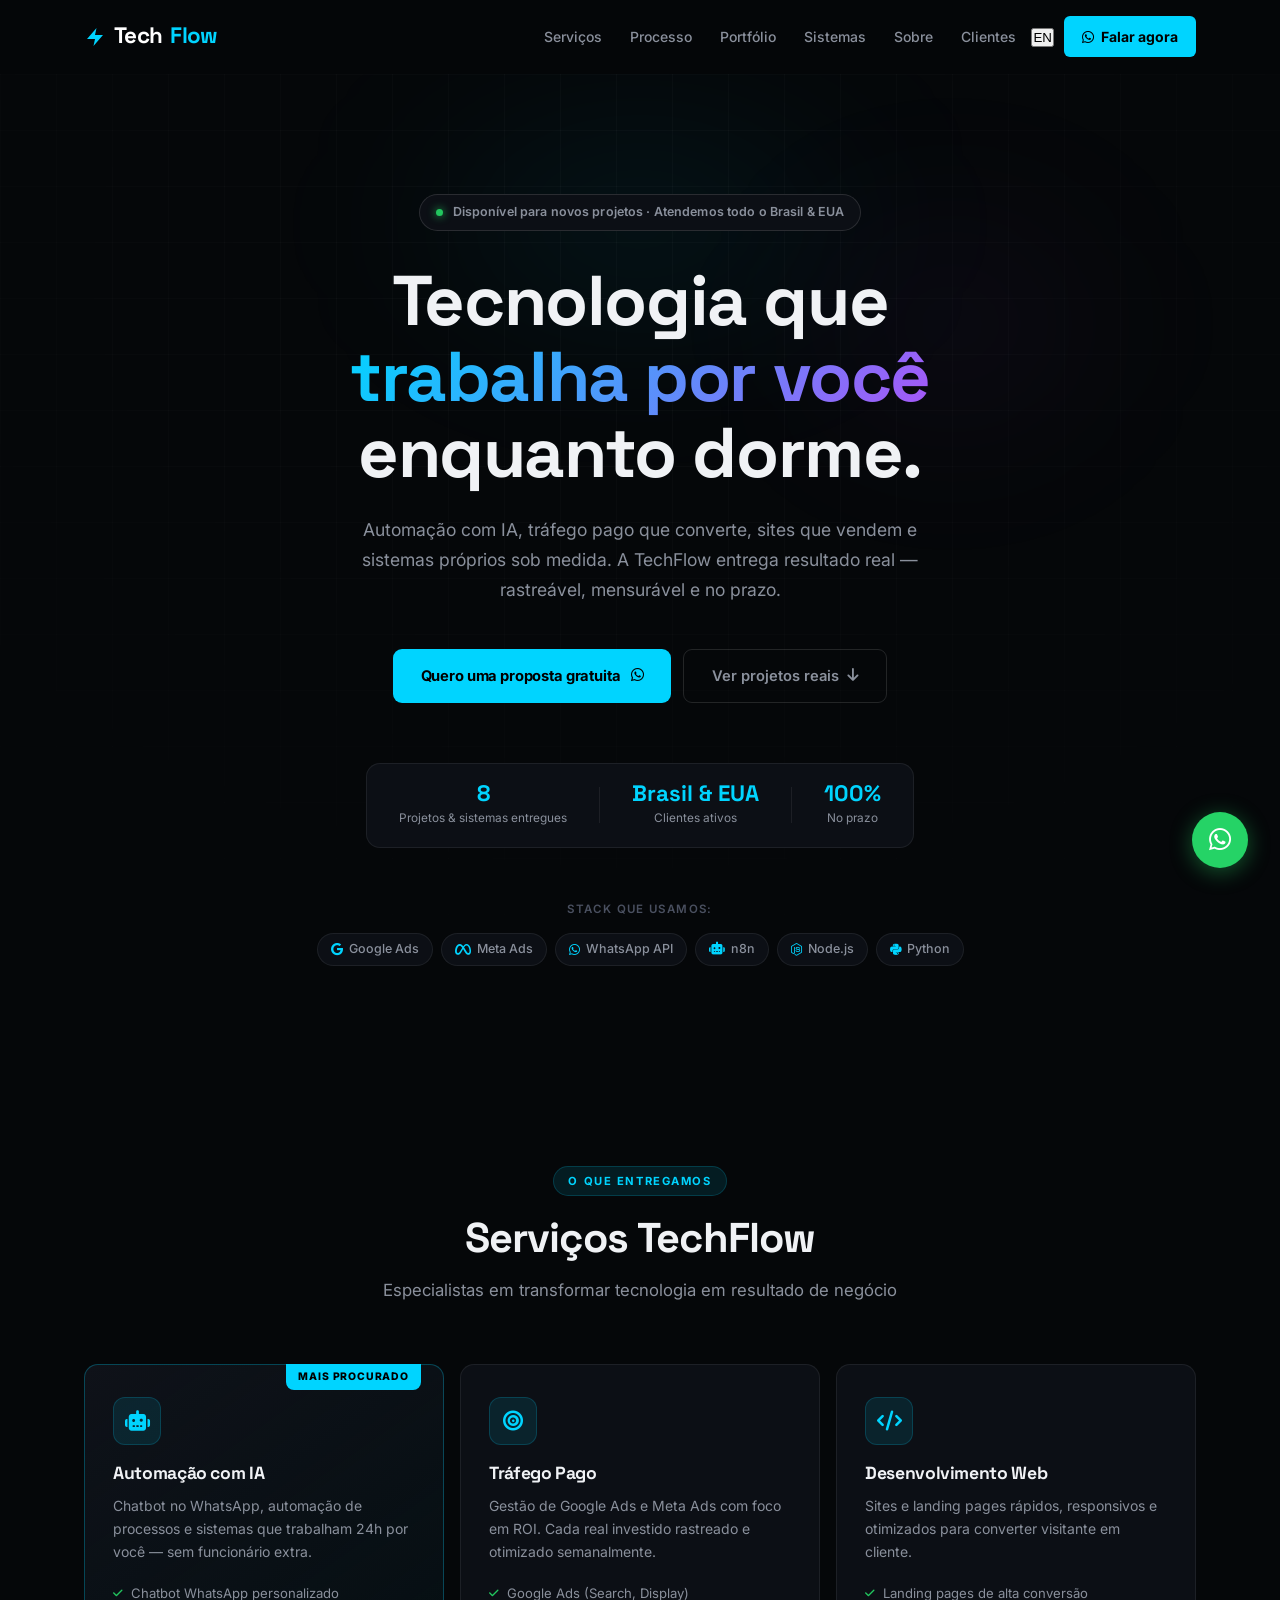
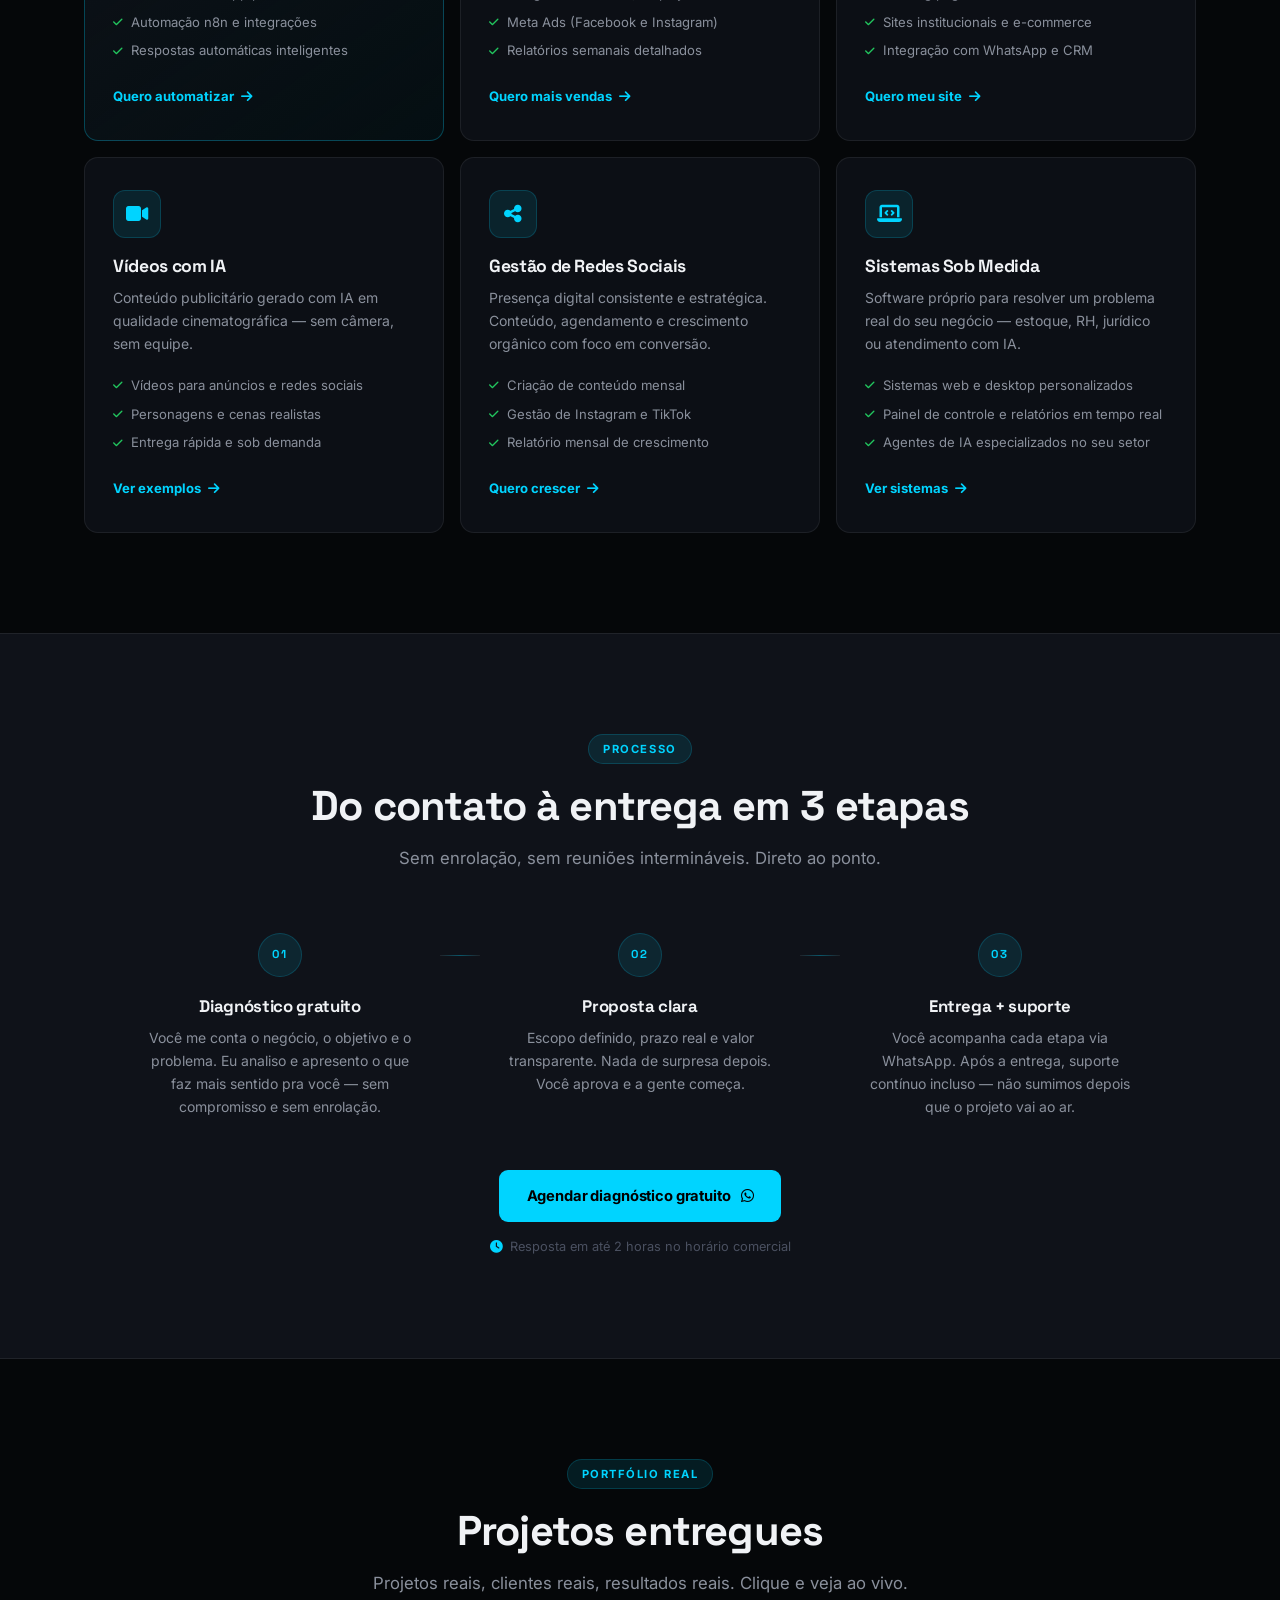
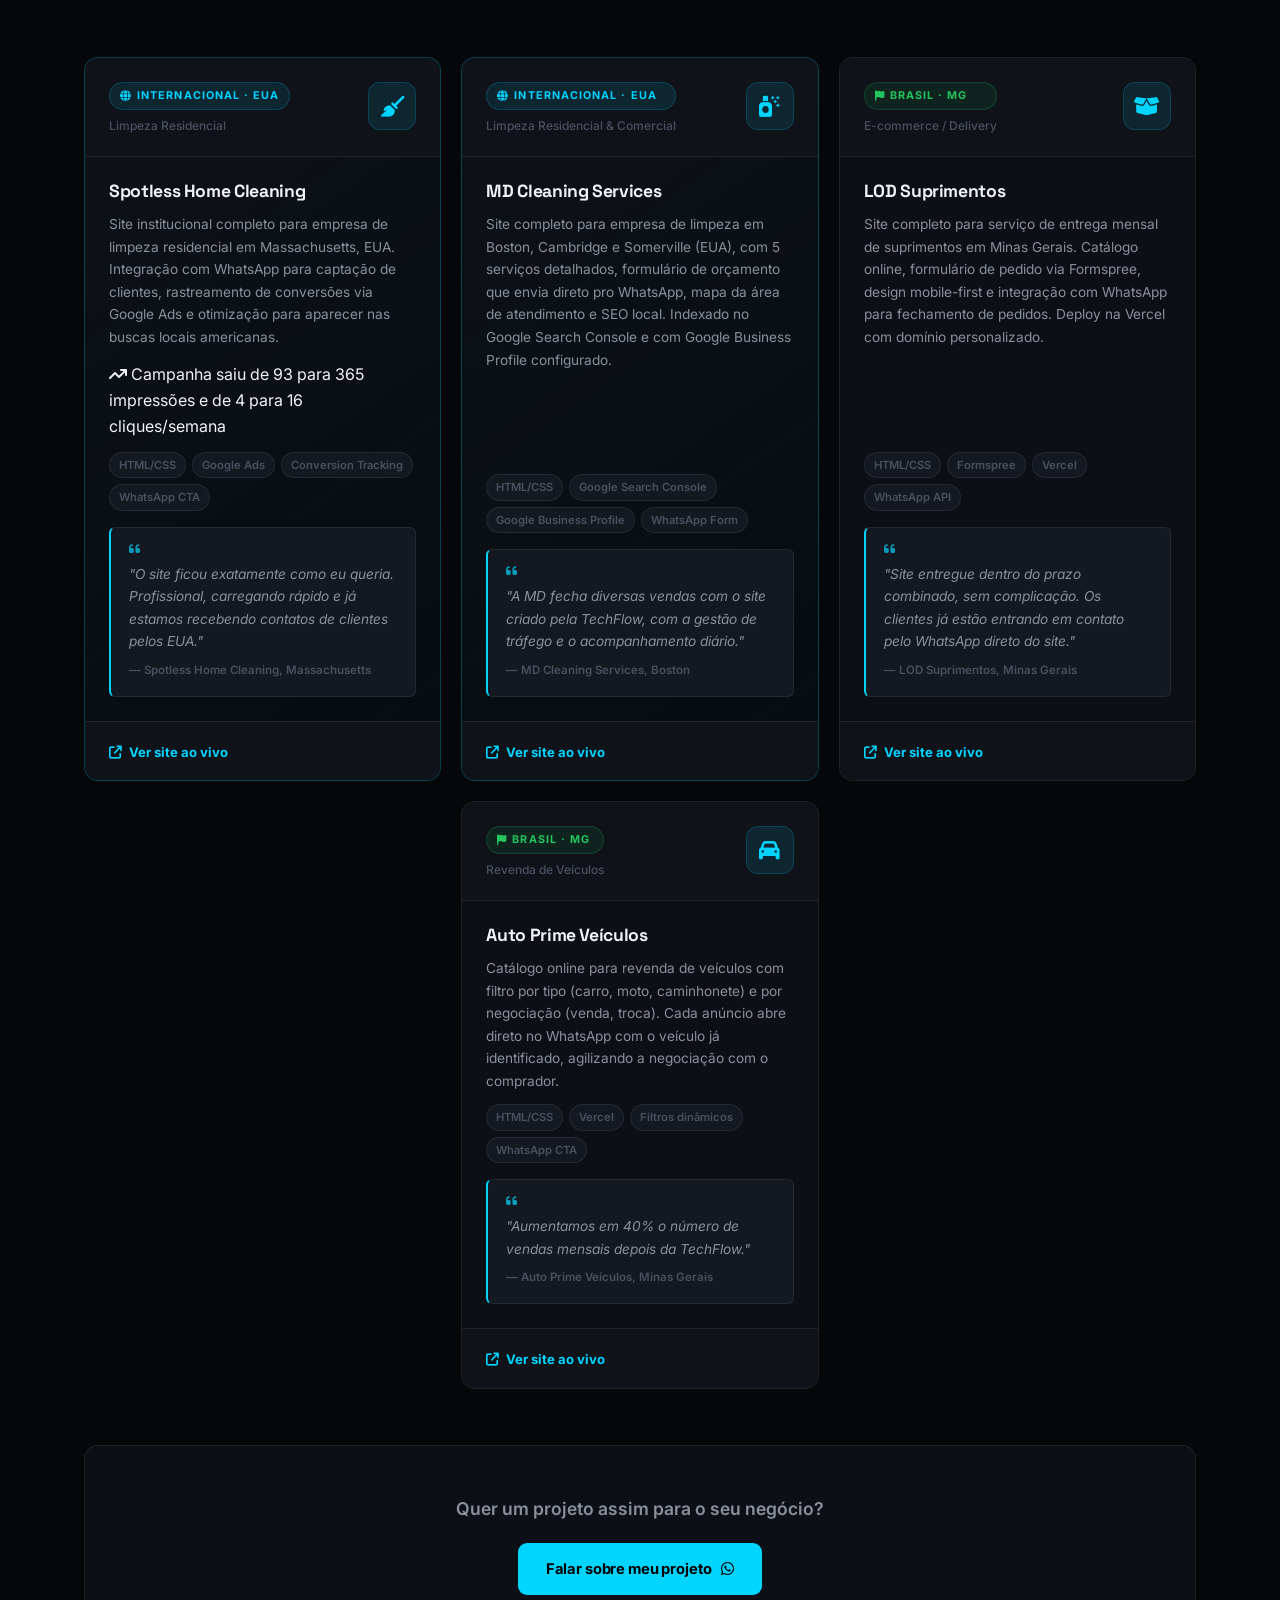
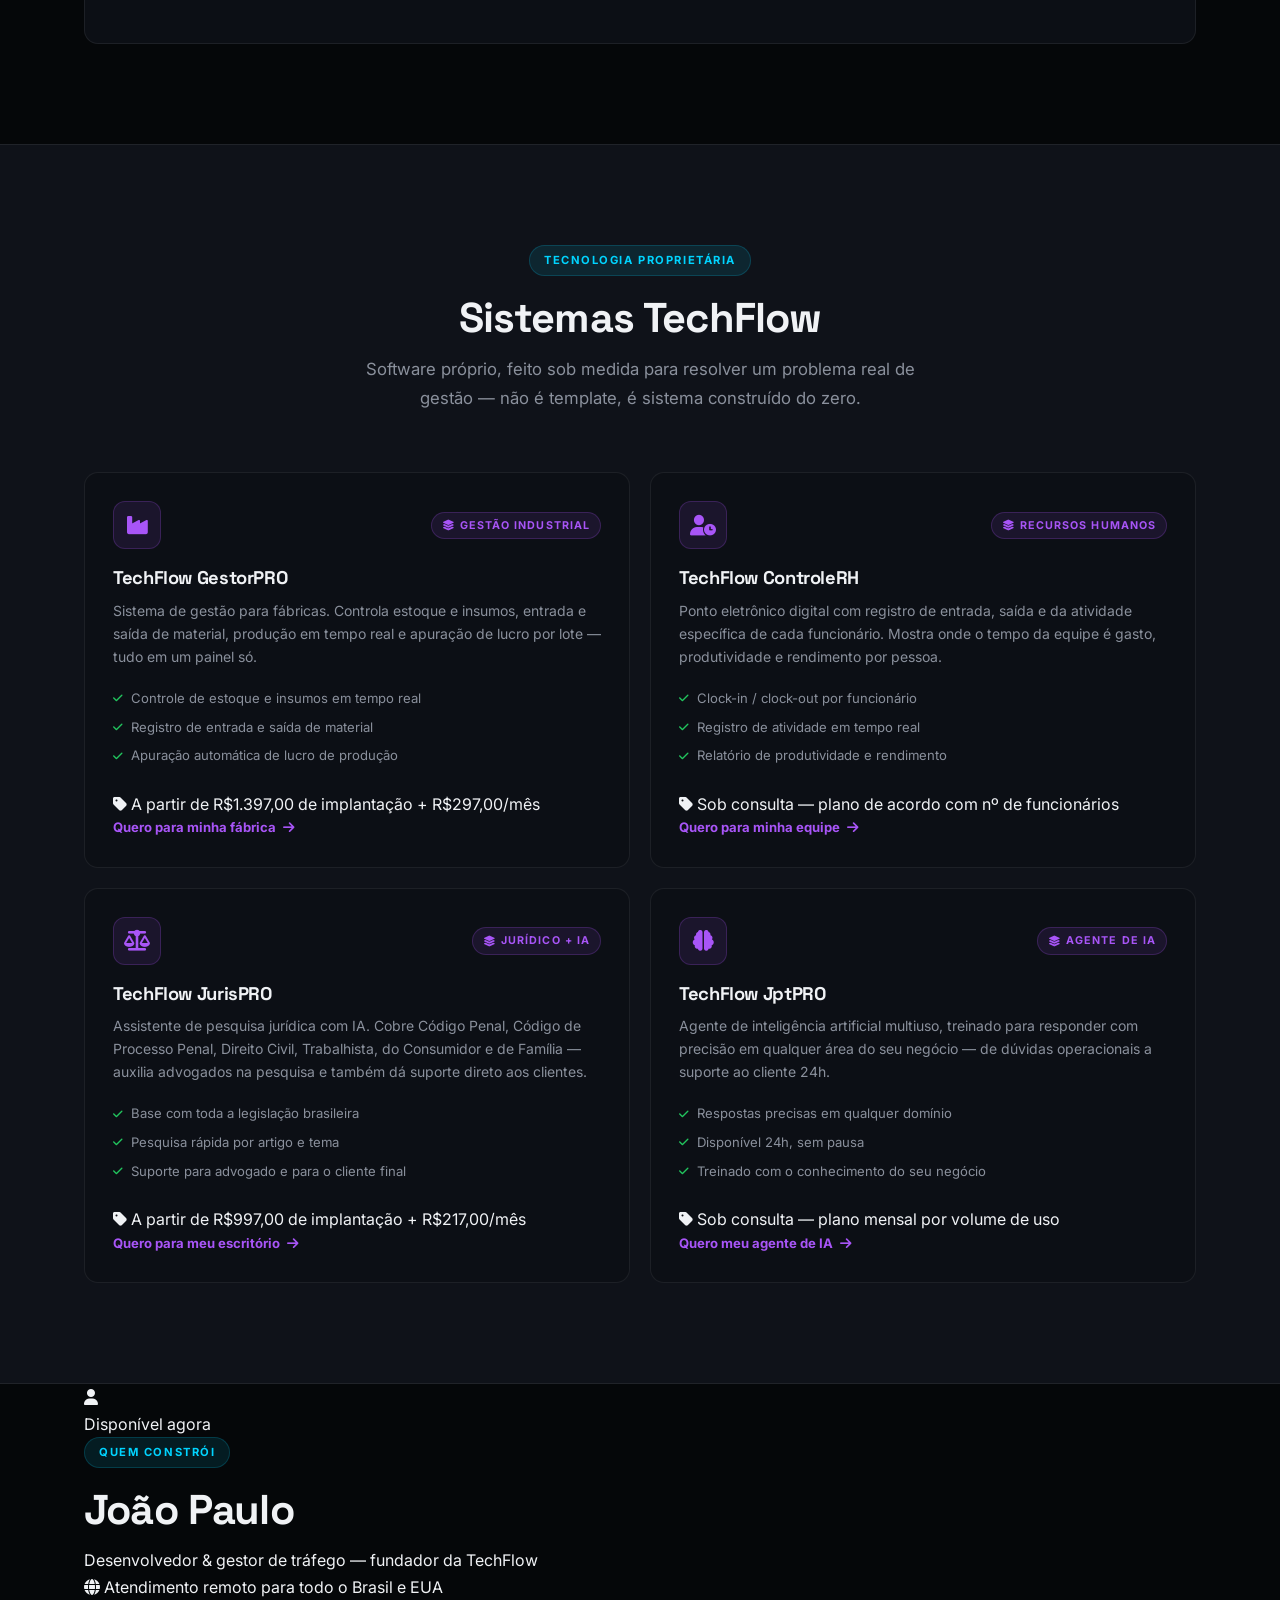
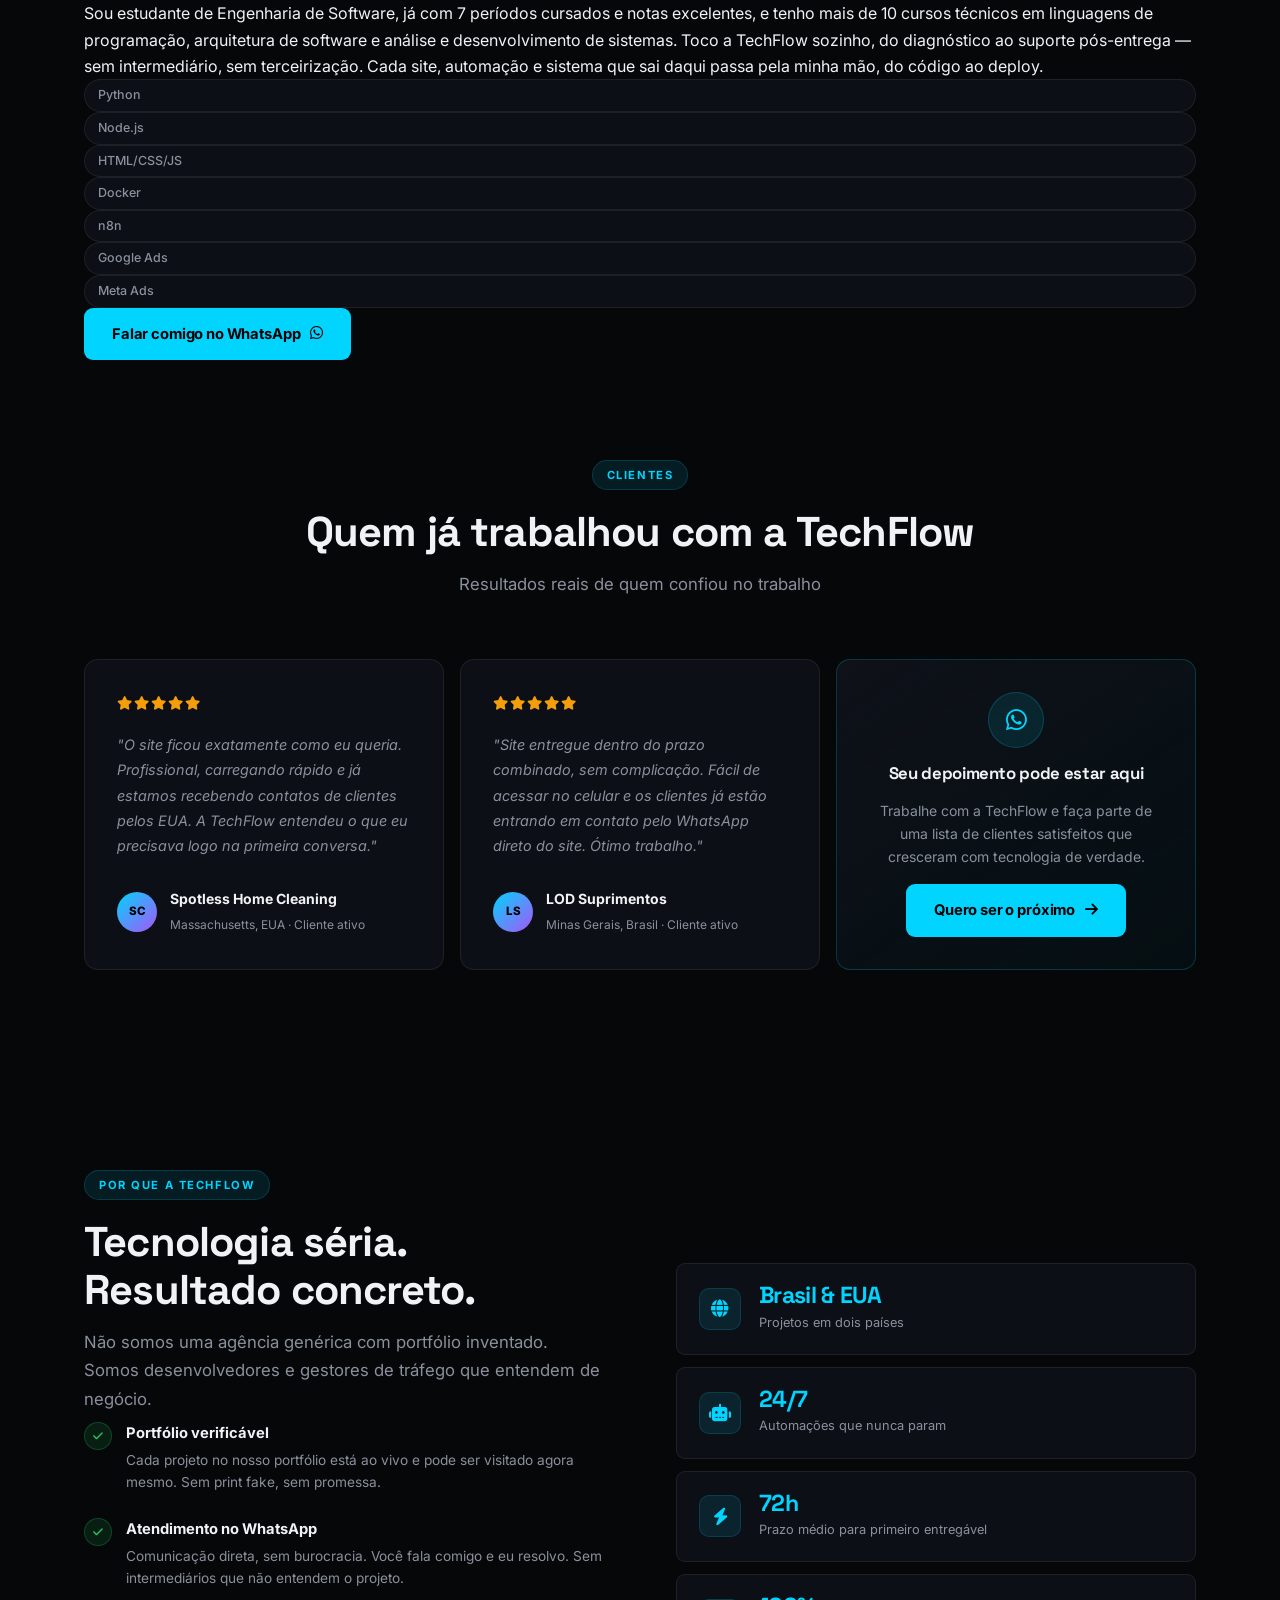
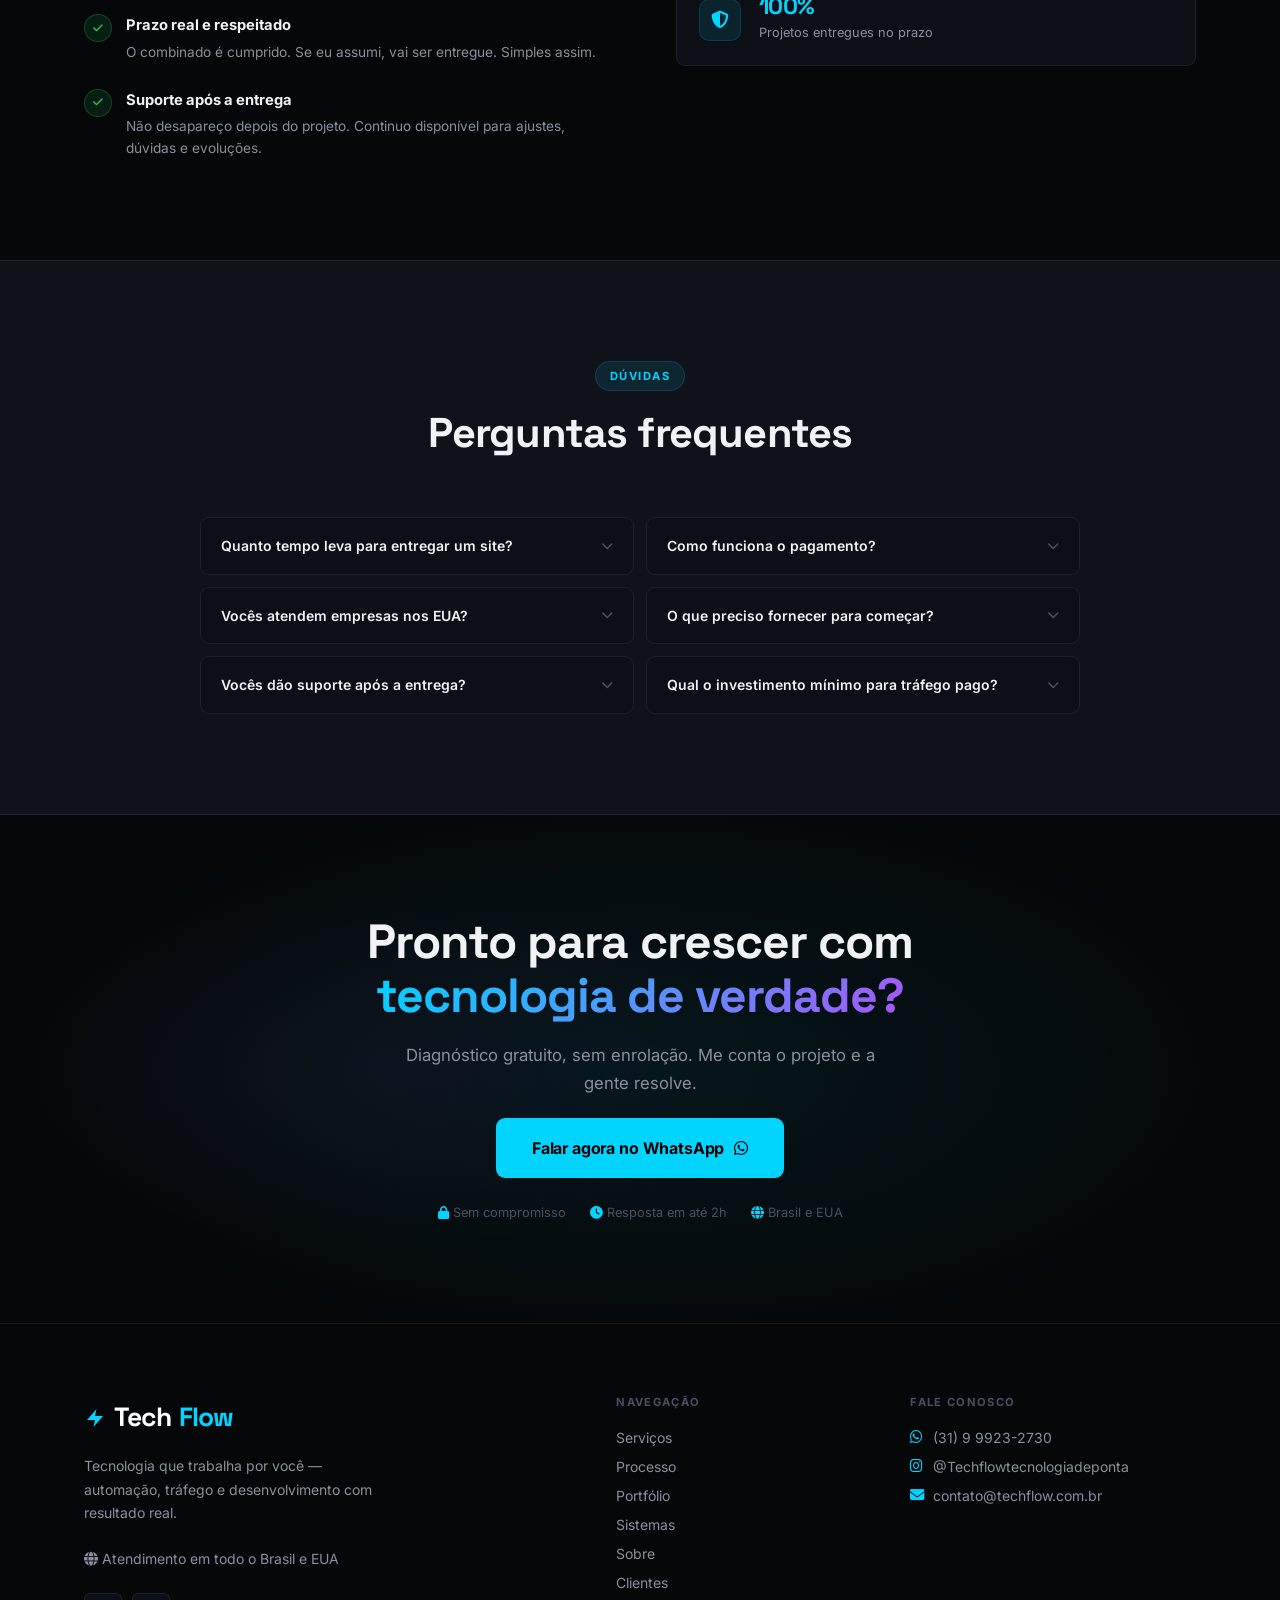
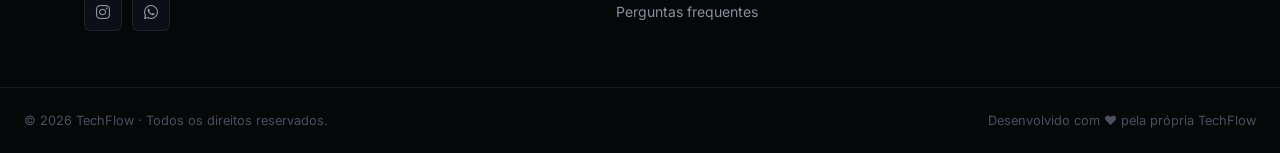
==== commit 0e898087: "Site Techflow" ====
--- a/index.html
+++ b/index.html
@@ -6,8 +6,8 @@
 
     <!-- SEO -->
     <title>TechFlow | Automação com IA, Tráfego Pago e Desenvolvimento Web</title>
-    <meta name="description" content="TechFlow: agência de tecnologia especializada em automação com IA, tráfego pago no Google e Meta, e desenvolvimento de sites e sistemas. Atendemos Brasil e EUA." />
-    <meta name="keywords" content="automação IA, tráfego pago, desenvolvimento web, chatbot WhatsApp, Google Ads, Meta Ads, n8n, agência tecnologia" />
+    <meta name="description" content="TechFlow: agência de tecnologia especializada em automação com IA, tráfego pago no Google e Meta, e desenvolvimento de sites e sistemas. Atendemos todo o Brasil e os EUA." />
+    <meta name="keywords" content="automação IA, tráfego pago, desenvolvimento web, chatbot WhatsApp, Google Ads, Meta Ads, n8n, agência tecnologia Brasil" />
     <link rel="canonical" href="https://site-techflow.vercel.app/" />
 
     <!-- Open Graph (WhatsApp / redes sociais) -->
@@ -41,13 +41,16 @@
           Tech<span>Flow</span>
         </a>
         <ul class="nav-links">
-          <li><a href="#servicos">Serviços</a></li>
-          <li><a href="#processo">Processo</a></li>
-          <li><a href="#portfolio">Portfólio</a></li>
-          <li><a href="#depoimentos">Clientes</a></li>
+          <li><a href="#servicos" data-i18n="nav_services">Serviços</a></li>
+          <li><a href="#processo" data-i18n="nav_process">Processo</a></li>
+          <li><a href="#portfolio" data-i18n="nav_portfolio">Portfólio</a></li>
+          <li><a href="#sistemas" data-i18n="nav_systems">Sistemas</a></li>
+          <li><a href="#sobre" data-i18n="nav_about">Sobre</a></li>
+          <li><a href="#depoimentos" data-i18n="nav_clients">Clientes</a></li>
+          <li><button id="langToggle" class="lang-toggle" type="button" aria-label="Switch language">EN</button></li>
           <li>
             <a href="https://api.whatsapp.com/send?phone=5531999232730&text=Olá%2C%20quero%20uma%20proposta%20da%20TechFlow!" target="_blank" rel="noopener noreferrer" class="nav-cta">
-              <i class="fab fa-whatsapp"></i> Falar agora
+              <i class="fab fa-whatsapp"></i> <span data-i18n="nav_cta">Falar agora</span>
             </a>
           </li>
         </ul>
@@ -56,12 +59,15 @@
         </button>
       </nav>
       <div class="mobile-menu" id="mobileMenu">
-        <a href="#servicos">Serviços</a>
-        <a href="#processo">Processo</a>
-        <a href="#portfolio">Portfólio</a>
-        <a href="#depoimentos">Clientes</a>
+        <a href="#servicos" data-i18n="nav_services">Serviços</a>
+        <a href="#processo" data-i18n="nav_process">Processo</a>
+        <a href="#portfolio" data-i18n="nav_portfolio">Portfólio</a>
+        <a href="#sistemas" data-i18n="nav_systems">Sistemas</a>
+        <a href="#sobre" data-i18n="nav_about">Sobre</a>
+        <a href="#depoimentos" data-i18n="nav_clients">Clientes</a>
+        <button id="langToggleMobile" class="lang-toggle lang-toggle--mobile" type="button" aria-label="Switch language">English / EN</button>
         <a href="https://api.whatsapp.com/send?phone=5531999232730&text=Olá%2C%20quero%20uma%20proposta%20da%20TechFlow!" target="_blank" rel="noopener noreferrer" class="mobile-cta">
-          <i class="fab fa-whatsapp"></i> Falar agora
+          <i class="fab fa-whatsapp"></i> <span data-i18n="nav_cta">Falar agora</span>
         </a>
       </div>
     </header>
@@ -75,47 +81,47 @@
       <div class="container hero-content">
         <div class="hero-badge">
           <span class="badge-dot"></span>
-          Disponível para novos projetos · Brasil &amp; EUA
+          <span data-i18n="hero_badge">Disponível para novos projetos · Atendemos todo o Brasil & EUA</span>
         </div>
 
         <h1>
-          Tecnologia que<br />
-          <span class="gradient-text">trabalha por você</span><br />
-          enquanto dorme.
+          <span data-i18n="hero_h1_1">Tecnologia que</span><br />
+          <span class="gradient-text" data-i18n="hero_h1_2">trabalha por você</span><br />
+          <span data-i18n="hero_h1_3">enquanto dorme.</span>
         </h1>
 
-        <p class="hero-sub">
-          Automação com IA, tráfego pago que converte e sites que vendem.
+        <p class="hero-sub" data-i18n="hero_sub">
+          Automação com IA, tráfego pago que converte, sites que vendem e sistemas próprios sob medida.
           A TechFlow entrega resultado real — rastreável, mensurável e no prazo.
         </p>
 
         <div class="hero-btns">
           <a href="https://api.whatsapp.com/send?phone=5531999232730&text=Olá%2C%20quero%20uma%20proposta%20gratuita%20da%20TechFlow!" target="_blank" rel="noopener noreferrer" class="btn-primary">
-            Quero uma proposta gratuita <i class="fab fa-whatsapp"></i>
+            <span data-i18n="hero_btn_primary">Quero uma proposta gratuita</span> <i class="fab fa-whatsapp"></i>
           </a>
-          <a href="#portfolio" class="btn-ghost">Ver projetos reais <i class="fas fa-arrow-down"></i></a>
+          <a href="#portfolio" class="btn-ghost"><span data-i18n="hero_btn_ghost">Ver projetos reais</span> <i class="fas fa-arrow-down"></i></a>
         </div>
 
         <div class="hero-stats">
           <div class="stat">
-            <strong>3</strong>
-            <span>Projetos entregues</span>
+            <strong>8</strong>
+            <span data-i18n="stat_1">Projetos &amp; sistemas entregues</span>
           </div>
           <div class="stat-divider"></div>
           <div class="stat">
-            <strong>Brasil &amp; EUA</strong>
-            <span>Clientes ativos</span>
+            <strong data-i18n="stat_2_num">Brasil &amp; EUA</strong>
+            <span data-i18n="stat_2">Clientes ativos</span>
           </div>
           <div class="stat-divider"></div>
           <div class="stat">
             <strong>100%</strong>
-            <span>No prazo</span>
+            <span data-i18n="stat_3">No prazo</span>
           </div>
         </div>
 
         <!-- Logos parceiros tecnologia -->
         <div class="tech-strip">
-          <span>Stack que usamos:</span>
+          <span data-i18n="tech_strip_label">Stack que usamos:</span>
           <div class="tech-pills">
             <div class="tech-pill"><i class="fab fa-google"></i> Google Ads</div>
             <div class="tech-pill"><i class="fab fa-meta"></i> Meta Ads</div>
@@ -132,72 +138,84 @@
     <section id="servicos" class="services">
       <div class="container">
         <div class="section-header">
-          <div class="section-label">O que entregamos</div>
-          <h2 class="section-title">Serviços TechFlow</h2>
-          <p class="section-sub">Especialistas em transformar tecnologia em resultado de negócio</p>
+          <div class="section-label" data-i18n="services_label">O que entregamos</div>
+          <h2 class="section-title" data-i18n="services_title">Serviços TechFlow</h2>
+          <p class="section-sub" data-i18n="services_sub">Especialistas em transformar tecnologia em resultado de negócio</p>
         </div>
 
         <div class="services-grid">
 
           <div class="service-card featured">
-            <div class="service-badge">Mais procurado</div>
+            <div class="service-badge" data-i18n="svc_badge">Mais procurado</div>
             <div class="service-icon"><i class="fas fa-robot"></i></div>
-            <h3>Automação com IA</h3>
-            <p>Chatbot no WhatsApp, automação de processos e sistemas que trabalham 24h por você — sem funcionário extra.</p>
+            <h3 data-i18n="svc1_title">Automação com IA</h3>
+            <p data-i18n="svc1_desc">Chatbot no WhatsApp, automação de processos e sistemas que trabalham 24h por você — sem funcionário extra.</p>
             <ul class="service-list">
-              <li><i class="fas fa-check"></i> Chatbot WhatsApp personalizado</li>
-              <li><i class="fas fa-check"></i> Automação n8n e integrações</li>
-              <li><i class="fas fa-check"></i> Respostas automáticas inteligentes</li>
+              <li><i class="fas fa-check"></i> <span data-i18n="svc1_li1">Chatbot WhatsApp personalizado</span></li>
+              <li><i class="fas fa-check"></i> <span data-i18n="svc1_li2">Automação n8n e integrações</span></li>
+              <li><i class="fas fa-check"></i> <span data-i18n="svc1_li3">Respostas automáticas inteligentes</span></li>
             </ul>
-            <a href="https://api.whatsapp.com/send?phone=5531999232730&text=Quero%20saber%20mais%20sobre%20Automação%20com%20IA!" target="_blank" rel="noopener noreferrer" class="service-link">Quero automatizar <i class="fas fa-arrow-right"></i></a>
+            <a href="https://api.whatsapp.com/send?phone=5531999232730&text=Quero%20saber%20mais%20sobre%20Automação%20com%20IA!" target="_blank" rel="noopener noreferrer" class="service-link"><span data-i18n="svc1_link">Quero automatizar</span> <i class="fas fa-arrow-right"></i></a>
           </div>
 
           <div class="service-card">
             <div class="service-icon"><i class="fas fa-bullseye"></i></div>
-            <h3>Tráfego Pago</h3>
-            <p>Gestão de Google Ads e Meta Ads com foco em ROI. Cada real investido rastreado e otimizado semanalmente.</p>
+            <h3 data-i18n="svc2_title">Tráfego Pago</h3>
+            <p data-i18n="svc2_desc">Gestão de Google Ads e Meta Ads com foco em ROI. Cada real investido rastreado e otimizado semanalmente.</p>
             <ul class="service-list">
-              <li><i class="fas fa-check"></i> Google Ads (Search, Display)</li>
-              <li><i class="fas fa-check"></i> Meta Ads (Facebook e Instagram)</li>
-              <li><i class="fas fa-check"></i> Relatórios semanais detalhados</li>
+              <li><i class="fas fa-check"></i> <span data-i18n="svc2_li1">Google Ads (Search, Display)</span></li>
+              <li><i class="fas fa-check"></i> <span data-i18n="svc2_li2">Meta Ads (Facebook e Instagram)</span></li>
+              <li><i class="fas fa-check"></i> <span data-i18n="svc2_li3">Relatórios semanais detalhados</span></li>
             </ul>
-            <a href="https://api.whatsapp.com/send?phone=5531999232730&text=Quero%20saber%20mais%20sobre%20Tráfego%20Pago!" target="_blank" rel="noopener noreferrer" class="service-link">Quero mais vendas <i class="fas fa-arrow-right"></i></a>
+            <a href="https://api.whatsapp.com/send?phone=5531999232730&text=Quero%20saber%20mais%20sobre%20Tráfego%20Pago!" target="_blank" rel="noopener noreferrer" class="service-link"><span data-i18n="svc2_link">Quero mais vendas</span> <i class="fas fa-arrow-right"></i></a>
           </div>
 
           <div class="service-card">
             <div class="service-icon"><i class="fas fa-code"></i></div>
-            <h3>Desenvolvimento Web</h3>
-            <p>Sites e landing pages rápidos, responsivos e otimizados para converter visitante em cliente.</p>
+            <h3 data-i18n="svc3_title">Desenvolvimento Web</h3>
+            <p data-i18n="svc3_desc">Sites e landing pages rápidos, responsivos e otimizados para converter visitante em cliente.</p>
             <ul class="service-list">
-              <li><i class="fas fa-check"></i> Landing pages de alta conversão</li>
-              <li><i class="fas fa-check"></i> Sites institucionais e e-commerce</li>
-              <li><i class="fas fa-check"></i> Integração com WhatsApp e CRM</li>
+              <li><i class="fas fa-check"></i> <span data-i18n="svc3_li1">Landing pages de alta conversão</span></li>
+              <li><i class="fas fa-check"></i> <span data-i18n="svc3_li2">Sites institucionais e e-commerce</span></li>
+              <li><i class="fas fa-check"></i> <span data-i18n="svc3_li3">Integração com WhatsApp e CRM</span></li>
             </ul>
-            <a href="https://api.whatsapp.com/send?phone=5531999232730&text=Quero%20saber%20mais%20sobre%20Desenvolvimento%20Web!" target="_blank" rel="noopener noreferrer" class="service-link">Quero meu site <i class="fas fa-arrow-right"></i></a>
+            <a href="https://api.whatsapp.com/send?phone=5531999232730&text=Quero%20saber%20mais%20sobre%20Desenvolvimento%20Web!" target="_blank" rel="noopener noreferrer" class="service-link"><span data-i18n="svc3_link">Quero meu site</span> <i class="fas fa-arrow-right"></i></a>
           </div>
 
           <div class="service-card">
             <div class="service-icon"><i class="fas fa-video"></i></div>
-            <h3>Vídeos com IA</h3>
-            <p>Conteúdo publicitário gerado com IA em qualidade cinematográfica — sem câmera, sem equipe.</p>
+            <h3 data-i18n="svc4_title">Vídeos com IA</h3>
+            <p data-i18n="svc4_desc">Conteúdo publicitário gerado com IA em qualidade cinematográfica — sem câmera, sem equipe.</p>
             <ul class="service-list">
-              <li><i class="fas fa-check"></i> Vídeos para anúncios e redes sociais</li>
-              <li><i class="fas fa-check"></i> Personagens e cenas realistas</li>
-              <li><i class="fas fa-check"></i> Entrega rápida e sob demanda</li>
+              <li><i class="fas fa-check"></i> <span data-i18n="svc4_li1">Vídeos para anúncios e redes sociais</span></li>
+              <li><i class="fas fa-check"></i> <span data-i18n="svc4_li2">Personagens e cenas realistas</span></li>
+              <li><i class="fas fa-check"></i> <span data-i18n="svc4_li3">Entrega rápida e sob demanda</span></li>
             </ul>
-            <a href="videos.html" class="service-link">Ver exemplos <i class="fas fa-arrow-right"></i></a>
+            <a href="videos.html" class="service-link"><span data-i18n="svc4_link">Ver exemplos</span> <i class="fas fa-arrow-right"></i></a>
           </div>
 
           <div class="service-card">
             <div class="service-icon"><i class="fas fa-share-nodes"></i></div>
-            <h3>Gestão de Redes Sociais</h3>
-            <p>Presença digital consistente e estratégica. Conteúdo, agendamento e crescimento orgânico com foco em conversão.</p>
+            <h3 data-i18n="svc5_title">Gestão de Redes Sociais</h3>
+            <p data-i18n="svc5_desc">Presença digital consistente e estratégica. Conteúdo, agendamento e crescimento orgânico com foco em conversão.</p>
             <ul class="service-list">
-              <li><i class="fas fa-check"></i> Criação de conteúdo mensal</li>
-              <li><i class="fas fa-check"></i> Gestão de Instagram e TikTok</li>
-              <li><i class="fas fa-check"></i> Relatório mensal de crescimento</li>
+              <li><i class="fas fa-check"></i> <span data-i18n="svc5_li1">Criação de conteúdo mensal</span></li>
+              <li><i class="fas fa-check"></i> <span data-i18n="svc5_li2">Gestão de Instagram e TikTok</span></li>
+              <li><i class="fas fa-check"></i> <span data-i18n="svc5_li3">Relatório mensal de crescimento</span></li>
             </ul>
-            <a href="https://api.whatsapp.com/send?phone=5531999232730&text=Quero%20saber%20mais%20sobre%20Gestão%20de%20Redes%20Sociais!" target="_blank" rel="noopener noreferrer" class="service-link">Quero crescer <i class="fas fa-arrow-right"></i></a>
+            <a href="https://api.whatsapp.com/send?phone=5531999232730&text=Quero%20saber%20mais%20sobre%20Gestão%20de%20Redes%20Sociais!" target="_blank" rel="noopener noreferrer" class="service-link"><span data-i18n="svc5_link">Quero crescer</span> <i class="fas fa-arrow-right"></i></a>
+          </div>
+
+          <div class="service-card">
+            <div class="service-icon"><i class="fas fa-laptop-code"></i></div>
+            <h3 data-i18n="svc6_title">Sistemas Sob Medida</h3>
+            <p data-i18n="svc6_desc">Software próprio para resolver um problema real do seu negócio — estoque, RH, jurídico ou atendimento com IA.</p>
+            <ul class="service-list">
+              <li><i class="fas fa-check"></i> <span data-i18n="svc6_li1">Sistemas web e desktop personalizados</span></li>
+              <li><i class="fas fa-check"></i> <span data-i18n="svc6_li2">Painel de controle e relatórios em tempo real</span></li>
+              <li><i class="fas fa-check"></i> <span data-i18n="svc6_li3">Agentes de IA especializados no seu setor</span></li>
+            </ul>
+            <a href="#sistemas" class="service-link"><span data-i18n="svc6_link">Ver sistemas</span> <i class="fas fa-arrow-right"></i></a>
           </div>
 
         </div>
@@ -208,42 +226,42 @@
     <section id="processo" class="process">
       <div class="container">
         <div class="section-header">
-          <div class="section-label">Processo</div>
-          <h2 class="section-title">Do contato à entrega em 3 etapas</h2>
-          <p class="section-sub">Sem enrolação, sem reuniões intermináveis. Direto ao ponto.</p>
+          <div class="section-label" data-i18n="process_label">Processo</div>
+          <h2 class="section-title" data-i18n="process_title">Do contato à entrega em 3 etapas</h2>
+          <p class="section-sub" data-i18n="process_sub">Sem enrolação, sem reuniões intermináveis. Direto ao ponto.</p>
         </div>
 
         <div class="process-track">
           <div class="process-step">
             <div class="step-num">01</div>
             <div class="step-body">
-              <h3>Diagnóstico gratuito</h3>
-              <p>Você me conta o negócio, o objetivo e o problema. Eu analiso e apresento o que faz mais sentido pra você — sem compromisso e sem enrolação.</p>
+              <h3 data-i18n="proc1_title">Diagnóstico gratuito</h3>
+              <p data-i18n="proc1_desc">Você me conta o negócio, o objetivo e o problema. Eu analiso e apresento o que faz mais sentido pra você — sem compromisso e sem enrolação.</p>
             </div>
           </div>
           <div class="process-connector"><div class="connector-line"></div></div>
           <div class="process-step">
             <div class="step-num">02</div>
             <div class="step-body">
-              <h3>Proposta clara</h3>
-              <p>Escopo definido, prazo real e valor transparente. Nada de surpresa depois. Você aprova e a gente começa.</p>
+              <h3 data-i18n="proc2_title">Proposta clara</h3>
+              <p data-i18n="proc2_desc">Escopo definido, prazo real e valor transparente. Nada de surpresa depois. Você aprova e a gente começa.</p>
             </div>
           </div>
           <div class="process-connector"><div class="connector-line"></div></div>
           <div class="process-step">
             <div class="step-num">03</div>
             <div class="step-body">
-              <h3>Entrega + suporte</h3>
-              <p>Você acompanha cada etapa via WhatsApp. Após a entrega, suporte contínuo incluso — não sumimos depois que o projeto vai ao ar.</p>
+              <h3 data-i18n="proc3_title">Entrega + suporte</h3>
+              <p data-i18n="proc3_desc">Você acompanha cada etapa via WhatsApp. Após a entrega, suporte contínuo incluso — não sumimos depois que o projeto vai ao ar.</p>
             </div>
           </div>
         </div>
 
         <div class="process-cta">
           <a href="https://api.whatsapp.com/send?phone=5531999232730&text=Olá%2C%20quero%20agendar%20um%20diagnóstico%20gratuito%20com%20a%20TechFlow!" target="_blank" rel="noopener noreferrer" class="btn-primary">
-            Agendar diagnóstico gratuito <i class="fab fa-whatsapp"></i>
+            <span data-i18n="proc_cta_btn">Agendar diagnóstico gratuito</span> <i class="fab fa-whatsapp"></i>
           </a>
-          <p class="process-note"><i class="fas fa-clock"></i> Resposta em até 2 horas no horário comercial</p>
+          <p class="process-note"><i class="fas fa-clock"></i> <span data-i18n="proc_note">Resposta em até 2 horas no horário comercial</span></p>
         </div>
       </div>
     </section>
@@ -252,9 +270,9 @@
     <section id="portfolio" class="portfolio">
       <div class="container">
         <div class="section-header">
-          <div class="section-label">Portfólio real</div>
-          <h2 class="section-title">Projetos entregues</h2>
-          <p class="section-sub">Projetos reais, clientes reais, resultados reais. Clique e veja ao vivo.</p>
+          <div class="section-label" data-i18n="pf_label">Portfólio real</div>
+          <h2 class="section-title" data-i18n="pf_title">Projetos entregues</h2>
+          <p class="section-sub" data-i18n="pf_sub">Projetos reais, clientes reais, resultados reais. Clique e veja ao vivo.</p>
         </div>
 
         <div class="portfolio-grid">
@@ -263,8 +281,8 @@
           <div class="p-card p-card--featured">
             <div class="p-card-header">
               <div class="p-meta">
-                <span class="p-tag p-tag--intl"><i class="fas fa-globe"></i> Internacional · EUA</span>
-                <span class="p-category">Limpeza Residencial</span>
+                <span class="p-tag p-tag--intl"><i class="fas fa-globe"></i> <span data-i18n="tag_intl">Internacional · EUA</span></span>
+                <span class="p-category" data-i18n="pf1_cat">Limpeza Residencial</span>
               </div>
               <div class="p-icon-wrap">
                 <i class="fas fa-broom"></i>
@@ -272,45 +290,59 @@
             </div>
             <div class="p-card-body">
               <h3>Spotless Home Cleaning</h3>
-              <p>Site institucional completo para empresa de limpeza residencial em Massachusetts, EUA. Integração com WhatsApp para captação de clientes, rastreamento de conversões via Google Ads (Google Tag ID: AW-18199093067) e otimização para aparecer nas buscas locais americanas.</p>
+              <p data-i18n="pf1_desc">Site institucional completo para empresa de limpeza residencial em Massachusetts, EUA. Integração com WhatsApp para captação de clientes, rastreamento de conversões via Google Ads e otimização para aparecer nas buscas locais americanas.</p>
+              <div class="p-result">
+                <i class="fas fa-arrow-trend-up"></i>
+                <span data-i18n="pf1_result">Campanha saiu de 93 para 365 impressões e de 4 para 16 cliques/semana</span>
+              </div>
               <div class="p-tech-list">
                 <span class="p-tech">HTML/CSS</span>
                 <span class="p-tech">Google Ads</span>
                 <span class="p-tech">Conversion Tracking</span>
                 <span class="p-tech">WhatsApp CTA</span>
               </div>
+              <blockquote class="p-quote">
+                <i class="fas fa-quote-left"></i>
+                <p data-i18n="pf1_quote">"O site ficou exatamente como eu queria. Profissional, carregando rápido e já estamos recebendo contatos de clientes pelos EUA."</p>
+                <cite data-i18n="pf1_cite">— Spotless Home Cleaning, Massachusetts</cite>
+              </blockquote>
             </div>
             <div class="p-card-footer">
               <a href="https://spotesshomecleaning.com" target="_blank" rel="noopener noreferrer" class="p-link p-link--live">
-                <i class="fas fa-arrow-up-right-from-square"></i> Ver site ao vivo
+                <i class="fas fa-arrow-up-right-from-square"></i> <span data-i18n="pf_live">Ver site ao vivo</span>
               </a>
             </div>
           </div>
 
-          <!-- PROJETO 2 - DAY CLEANING -->
-          <div class="p-card">
+          <!-- PROJETO 2 - MD CLEANING -->
+          <div class="p-card p-card--featured">
             <div class="p-card-header">
               <div class="p-meta">
-                <span class="p-tag p-tag--intl"><i class="fas fa-globe"></i> Internacional · EUA</span>
-                <span class="p-category">Limpeza Comercial</span>
+                <span class="p-tag p-tag--intl"><i class="fas fa-globe"></i> <span data-i18n="tag_intl">Internacional · EUA</span></span>
+                <span class="p-category" data-i18n="pf3_cat">Limpeza Residencial &amp; Comercial</span>
               </div>
               <div class="p-icon-wrap">
-                <i class="fas fa-soap"></i>
+                <i class="fas fa-spray-can-sparkles"></i>
               </div>
             </div>
             <div class="p-card-body">
-              <h3>Day Cleaning USA</h3>
-              <p>Landing page de alta conversão para empresa de limpeza comercial nos EUA. Design focado em captar leads via formulário e WhatsApp, com copy direcionado ao público americano e estrutura otimizada para campanhas de tráfego pago.</p>
+              <h3>MD Cleaning Services</h3>
+              <p data-i18n="pf3_desc">Site completo para empresa de limpeza em Boston, Cambridge e Somerville (EUA), com 5 serviços detalhados, formulário de orçamento que envia direto pro WhatsApp, mapa da área de atendimento e SEO local. Indexado no Google Search Console e com Google Business Profile configurado.</p>
               <div class="p-tech-list">
                 <span class="p-tech">HTML/CSS</span>
-                <span class="p-tech">Landing Page</span>
-                <span class="p-tech">Google Ads Ready</span>
-                <span class="p-tech">Lead Capture</span>
-              </div>
+                <span class="p-tech">Google Search Console</span>
+                <span class="p-tech">Google Business Profile</span>
+                <span class="p-tech">WhatsApp Form</span>
+              </div>
+              <blockquote class="p-quote">
+                <i class="fas fa-quote-left"></i>
+                <p data-i18n="pf3_quote">"A MD fecha diversas vendas com o site criado pela TechFlow, com a gestão de tráfego e o acompanhamento diário."</p>
+                <cite data-i18n="pf3_cite">— MD Cleaning Services, Boston</cite>
+              </blockquote>
             </div>
             <div class="p-card-footer">
-              <a href="https://daycleaningusa.com" target="_blank" rel="noopener noreferrer" class="p-link p-link--live">
-                <i class="fas fa-arrow-up-right-from-square"></i> Ver site ao vivo
+              <a href="https://mdcleaningservicescompany.com" target="_blank" rel="noopener noreferrer" class="p-link p-link--live">
+                <i class="fas fa-arrow-up-right-from-square"></i> <span data-i18n="pf_live">Ver site ao vivo</span>
               </a>
             </div>
           </div>
@@ -319,8 +351,8 @@
           <div class="p-card">
             <div class="p-card-header">
               <div class="p-meta">
-                <span class="p-tag p-tag--br"><i class="fas fa-flag"></i> Brasil · MG</span>
-                <span class="p-category">E-commerce / Delivery</span>
+                <span class="p-tag p-tag--br"><i class="fas fa-flag"></i> <span data-i18n="tag_br">Brasil · MG</span></span>
+                <span class="p-category" data-i18n="pf4_cat">E-commerce / Delivery</span>
               </div>
               <div class="p-icon-wrap">
                 <i class="fas fa-box-open"></i>
@@ -328,17 +360,55 @@
             </div>
             <div class="p-card-body">
               <h3>LOD Suprimentos</h3>
-              <p>Site completo para serviço de entrega mensal de suprimentos em Minas Gerais. Catálogo online, formulário de pedido via Formspree, design mobile-first e integração com WhatsApp para fechamento de pedidos. Deploy na Vercel com domínio personalizado.</p>
+              <p data-i18n="pf4_desc">Site completo para serviço de entrega mensal de suprimentos em Minas Gerais. Catálogo online, formulário de pedido via Formspree, design mobile-first e integração com WhatsApp para fechamento de pedidos. Deploy na Vercel com domínio personalizado.</p>
               <div class="p-tech-list">
                 <span class="p-tech">HTML/CSS</span>
                 <span class="p-tech">Formspree</span>
                 <span class="p-tech">Vercel</span>
                 <span class="p-tech">WhatsApp API</span>
               </div>
+              <blockquote class="p-quote">
+                <i class="fas fa-quote-left"></i>
+                <p data-i18n="pf4_quote">"Site entregue dentro do prazo combinado, sem complicação. Os clientes já estão entrando em contato pelo WhatsApp direto do site."</p>
+                <cite data-i18n="pf4_cite">— LOD Suprimentos, Minas Gerais</cite>
+              </blockquote>
             </div>
             <div class="p-card-footer">
               <a href="https://suprimentos-lod.vercel.app" target="_blank" rel="noopener noreferrer" class="p-link p-link--live">
-                <i class="fas fa-arrow-up-right-from-square"></i> Ver site ao vivo
+                <i class="fas fa-arrow-up-right-from-square"></i> <span data-i18n="pf_live">Ver site ao vivo</span>
+              </a>
+            </div>
+          </div>
+
+          <!-- PROJETO 4 - AUTO PRIME -->
+          <div class="p-card">
+            <div class="p-card-header">
+              <div class="p-meta">
+                <span class="p-tag p-tag--br"><i class="fas fa-flag"></i> <span data-i18n="tag_br">Brasil · MG</span></span>
+                <span class="p-category" data-i18n="pf5_cat">Revenda de Veículos</span>
+              </div>
+              <div class="p-icon-wrap">
+                <i class="fas fa-car"></i>
+              </div>
+            </div>
+            <div class="p-card-body">
+              <h3>Auto Prime Veículos</h3>
+              <p data-i18n="pf5_desc">Catálogo online para revenda de veículos com filtro por tipo (carro, moto, caminhonete) e por negociação (venda, troca). Cada anúncio abre direto no WhatsApp com o veículo já identificado, agilizando a negociação com o comprador.</p>
+              <div class="p-tech-list">
+                <span class="p-tech">HTML/CSS</span>
+                <span class="p-tech">Vercel</span>
+                <span class="p-tech">Filtros dinâmicos</span>
+                <span class="p-tech">WhatsApp CTA</span>
+              </div>
+              <blockquote class="p-quote">
+                <i class="fas fa-quote-left"></i>
+                <p data-i18n="pf5_quote">"Aumentamos em 40% o número de vendas mensais depois da TechFlow."</p>
+                <cite data-i18n="pf5_cite">— Auto Prime Veículos, Minas Gerais</cite>
+              </blockquote>
+            </div>
+            <div class="p-card-footer">
+              <a href="https://autoprime-peach.vercel.app" target="_blank" rel="noopener noreferrer" class="p-link p-link--live">
+                <i class="fas fa-arrow-up-right-from-square"></i> <span data-i18n="pf_live">Ver site ao vivo</span>
               </a>
             </div>
           </div>
@@ -347,10 +417,136 @@
 
         <!-- CTA pós portfólio -->
         <div class="portfolio-cta">
-          <p>Quer um projeto assim para o seu negócio?</p>
+          <p data-i18n="pf_cta_text">Quer um projeto assim para o seu negócio?</p>
           <a href="https://api.whatsapp.com/send?phone=5531999232730&text=Vi%20o%20portfólio%20da%20TechFlow%20e%20quero%20um%20projeto%20para%20meu%20negócio!" target="_blank" rel="noopener noreferrer" class="btn-primary">
-            Falar sobre meu projeto <i class="fab fa-whatsapp"></i>
+            <span data-i18n="pf_cta_btn">Falar sobre meu projeto</span> <i class="fab fa-whatsapp"></i>
           </a>
+        </div>
+      </div>
+    </section>
+
+    <!-- ===== SISTEMAS / SAAS ===== -->
+    <section id="sistemas" class="saas-section">
+      <div class="container">
+        <div class="section-header">
+          <div class="section-label" data-i18n="saas_label">Tecnologia proprietária</div>
+          <h2 class="section-title" data-i18n="saas_title">Sistemas TechFlow</h2>
+          <p class="section-sub" data-i18n="saas_sub">Software próprio, feito sob medida para resolver um problema real de gestão — não é template, é sistema construído do zero.</p>
+        </div>
+
+        <div class="saas-grid">
+
+          <div class="saas-card">
+            <div class="saas-card-top">
+              <div class="p-icon-wrap saas-icon"><i class="fas fa-industry"></i></div>
+              <span class="p-tag p-tag--saas"><i class="fas fa-layer-group"></i> <span data-i18n="saas1_cat">Gestão Industrial</span></span>
+            </div>
+            <h3>TechFlow GestorPRO</h3>
+            <p data-i18n="saas1_desc">Sistema de gestão para fábricas. Controla estoque e insumos, entrada e saída de material, produção em tempo real e apuração de lucro por lote — tudo em um painel só.</p>
+            <ul class="service-list">
+              <li><i class="fas fa-check"></i> <span data-i18n="saas1_li1">Controle de estoque e insumos em tempo real</span></li>
+              <li><i class="fas fa-check"></i> <span data-i18n="saas1_li2">Registro de entrada e saída de material</span></li>
+              <li><i class="fas fa-check"></i> <span data-i18n="saas1_li3">Apuração automática de lucro de produção</span></li>
+            </ul>
+            <div class="saas-price">
+              <i class="fas fa-tag"></i> <span data-i18n="saas1_price">A partir de R$1.397,00 de implantação + R$297,00/mês</span>
+            </div>
+            <a href="https://api.whatsapp.com/send?phone=5531999232730&text=Quero%20saber%20mais%20sobre%20o%20TechFlow%20GestorPRO!" target="_blank" rel="noopener noreferrer" class="service-link"><span data-i18n="saas1_link">Quero para minha fábrica</span> <i class="fas fa-arrow-right"></i></a>
+          </div>
+
+          <div class="saas-card">
+            <div class="saas-card-top">
+              <div class="p-icon-wrap saas-icon"><i class="fas fa-user-clock"></i></div>
+              <span class="p-tag p-tag--saas"><i class="fas fa-layer-group"></i> <span data-i18n="saas2_cat">Recursos Humanos</span></span>
+            </div>
+            <h3>TechFlow ControleRH</h3>
+            <p data-i18n="saas2_desc">Ponto eletrônico digital com registro de entrada, saída e da atividade específica de cada funcionário. Mostra onde o tempo da equipe é gasto, produtividade e rendimento por pessoa.</p>
+            <ul class="service-list">
+              <li><i class="fas fa-check"></i> <span data-i18n="saas2_li1">Clock-in / clock-out por funcionário</span></li>
+              <li><i class="fas fa-check"></i> <span data-i18n="saas2_li2">Registro de atividade em tempo real</span></li>
+              <li><i class="fas fa-check"></i> <span data-i18n="saas2_li3">Relatório de produtividade e rendimento</span></li>
+            </ul>
+            <div class="saas-price">
+              <i class="fas fa-tag"></i> <span data-i18n="saas2_price">Sob consulta — plano de acordo com nº de funcionários</span>
+            </div>
+            <a href="https://api.whatsapp.com/send?phone=5531999232730&text=Quero%20saber%20mais%20sobre%20o%20TechFlow%20ControleRH!" target="_blank" rel="noopener noreferrer" class="service-link"><span data-i18n="saas2_link">Quero para minha equipe</span> <i class="fas fa-arrow-right"></i></a>
+          </div>
+
+          <div class="saas-card">
+            <div class="saas-card-top">
+              <div class="p-icon-wrap saas-icon"><i class="fas fa-scale-balanced"></i></div>
+              <span class="p-tag p-tag--saas"><i class="fas fa-layer-group"></i> <span data-i18n="saas3_cat">Jurídico + IA</span></span>
+            </div>
+            <h3>TechFlow JurisPRO</h3>
+            <p data-i18n="saas3_desc">Assistente de pesquisa jurídica com IA. Cobre Código Penal, Código de Processo Penal, Direito Civil, Trabalhista, do Consumidor e de Família — auxilia advogados na pesquisa e também dá suporte direto aos clientes.</p>
+            <ul class="service-list">
+              <li><i class="fas fa-check"></i> <span data-i18n="saas3_li1">Base com toda a legislação brasileira</span></li>
+              <li><i class="fas fa-check"></i> <span data-i18n="saas3_li2">Pesquisa rápida por artigo e tema</span></li>
+              <li><i class="fas fa-check"></i> <span data-i18n="saas3_li3">Suporte para advogado e para o cliente final</span></li>
+            </ul>
+            <div class="saas-price">
+              <i class="fas fa-tag"></i> <span data-i18n="saas3_price">A partir de R$997,00 de implantação + R$217,00/mês</span>
+            </div>
+            <a href="https://api.whatsapp.com/send?phone=5531999232730&text=Quero%20saber%20mais%20sobre%20o%20TechFlow%20JurisPRO!" target="_blank" rel="noopener noreferrer" class="service-link"><span data-i18n="saas3_link">Quero para meu escritório</span> <i class="fas fa-arrow-right"></i></a>
+          </div>
+
+          <div class="saas-card">
+            <div class="saas-card-top">
+              <div class="p-icon-wrap saas-icon"><i class="fas fa-brain"></i></div>
+              <span class="p-tag p-tag--saas"><i class="fas fa-layer-group"></i> <span data-i18n="saas4_cat">Agente de IA</span></span>
+            </div>
+            <h3>TechFlow JptPRO</h3>
+            <p data-i18n="saas4_desc">Agente de inteligência artificial multiuso, treinado para responder com precisão em qualquer área do seu negócio — de dúvidas operacionais a suporte ao cliente 24h.</p>
+            <ul class="service-list">
+              <li><i class="fas fa-check"></i> <span data-i18n="saas4_li1">Respostas precisas em qualquer domínio</span></li>
+              <li><i class="fas fa-check"></i> <span data-i18n="saas4_li2">Disponível 24h, sem pausa</span></li>
+              <li><i class="fas fa-check"></i> <span data-i18n="saas4_li3">Treinado com o conhecimento do seu negócio</span></li>
+            </ul>
+            <div class="saas-price">
+              <i class="fas fa-tag"></i> <span data-i18n="saas4_price">Sob consulta — plano mensal por volume de uso</span>
+            </div>
+            <a href="https://api.whatsapp.com/send?phone=5531999232730&text=Quero%20saber%20mais%20sobre%20o%20TechFlow%20JptPRO!" target="_blank" rel="noopener noreferrer" class="service-link"><span data-i18n="saas4_link">Quero meu agente de IA</span> <i class="fas fa-arrow-right"></i></a>
+          </div>
+
+        </div>
+      </div>
+    </section>
+
+    <!-- ===== SOBRE ===== -->
+    <section id="sobre" class="about">
+      <div class="container">
+        <div class="about-grid">
+          <div class="about-visual">
+            <div class="about-photo-frame">
+              <div class="about-photo-placeholder">
+                <i class="fas fa-user"></i>
+              </div>
+              <div class="about-photo-badge">
+                <span class="badge-dot"></span> <span data-i18n="about_badge">Disponível agora</span>
+              </div>
+            </div>
+          </div>
+          <div class="about-text">
+            <div class="section-label" data-i18n="about_label">Quem constrói</div>
+            <h2 class="section-title left">João Paulo</h2>
+            <p class="about-role" data-i18n="about_role">Desenvolvedor &amp; gestor de tráfego — fundador da TechFlow</p>
+            <p class="about-location"><i class="fas fa-globe"></i> <span data-i18n="about_location">Atendimento remoto para todo o Brasil e EUA</span></p>
+            <p class="about-bio" data-i18n="about_bio">
+              Sou estudante de Engenharia de Software, já com 7 períodos cursados e notas excelentes, e tenho mais de 10 cursos técnicos em linguagens de programação, arquitetura de software e análise e desenvolvimento de sistemas. Toco a TechFlow sozinho, do diagnóstico ao suporte pós-entrega — sem intermediário, sem terceirização. Cada site, automação e sistema que sai daqui passa pela minha mão, do código ao deploy.
+            </p>
+            <div class="about-skills">
+              <span class="tech-pill">Python</span>
+              <span class="tech-pill">Node.js</span>
+              <span class="tech-pill">HTML/CSS/JS</span>
+              <span class="tech-pill">Docker</span>
+              <span class="tech-pill">n8n</span>
+              <span class="tech-pill">Google Ads</span>
+              <span class="tech-pill">Meta Ads</span>
+            </div>
+            <a href="https://api.whatsapp.com/send?phone=5531999232730&text=Olá%2C%20vi%20a%20p%C3%A1gina%20Sobre%20da%20TechFlow%20e%20quero%20conversar!" target="_blank" rel="noopener noreferrer" class="btn-primary">
+              <span data-i18n="about_btn">Falar comigo no WhatsApp</span> <i class="fab fa-whatsapp"></i>
+            </a>
+          </div>
         </div>
       </div>
     </section>
@@ -359,9 +555,9 @@
     <section id="depoimentos" class="testimonials">
       <div class="container">
         <div class="section-header">
-          <div class="section-label">Clientes</div>
-          <h2 class="section-title">Quem já trabalhou com a TechFlow</h2>
-          <p class="section-sub">Resultados reais de quem confiou no trabalho</p>
+          <div class="section-label" data-i18n="test_label">Clientes</div>
+          <h2 class="section-title" data-i18n="test_title">Quem já trabalhou com a TechFlow</h2>
+          <p class="section-sub" data-i18n="test_sub">Resultados reais de quem confiou no trabalho</p>
         </div>
 
         <div class="testimonials-grid">
@@ -369,12 +565,12 @@
             <div class="stars">
               <i class="fas fa-star"></i><i class="fas fa-star"></i><i class="fas fa-star"></i><i class="fas fa-star"></i><i class="fas fa-star"></i>
             </div>
-            <p>"O site ficou exatamente como eu queria. Profissional, carregando rápido e já estamos recebendo contatos de clientes pelos EUA. A TechFlow entendeu o que eu precisava logo na primeira conversa."</p>
+            <p data-i18n="test1_quote">"O site ficou exatamente como eu queria. Profissional, carregando rápido e já estamos recebendo contatos de clientes pelos EUA. A TechFlow entendeu o que eu precisava logo na primeira conversa."</p>
             <div class="testimonial-author">
               <div class="author-avatar">SC</div>
               <div>
                 <strong>Spotless Home Cleaning</strong>
-                <span>Massachusetts, EUA · Cliente ativo</span>
+                <span data-i18n="test1_meta">Massachusetts, EUA · Cliente ativo</span>
               </div>
             </div>
           </div>
@@ -383,12 +579,12 @@
             <div class="stars">
               <i class="fas fa-star"></i><i class="fas fa-star"></i><i class="fas fa-star"></i><i class="fas fa-star"></i><i class="fas fa-star"></i>
             </div>
-            <p>"Site entregue dentro do prazo combinado, sem complicação. Fácil de acessar no celular e os clientes já estão entrando em contato pelo WhatsApp direto do site. Ótimo trabalho."</p>
+            <p data-i18n="test2_quote">"Site entregue dentro do prazo combinado, sem complicação. Fácil de acessar no celular e os clientes já estão entrando em contato pelo WhatsApp direto do site. Ótimo trabalho."</p>
             <div class="testimonial-author">
               <div class="author-avatar">LS</div>
               <div>
                 <strong>LOD Suprimentos</strong>
-                <span>Minas Gerais, Brasil · Cliente ativo</span>
+                <span data-i18n="test2_meta">Minas Gerais, Brasil · Cliente ativo</span>
               </div>
             </div>
           </div>
@@ -396,10 +592,10 @@
           <div class="testimonial-card testimonial-card--cta">
             <div class="testimonial-cta-inner">
               <div class="cta-icon"><i class="fab fa-whatsapp"></i></div>
-              <h3>Seu depoimento pode estar aqui</h3>
-              <p>Trabalhe com a TechFlow e faça parte de uma lista de clientes satisfeitos que cresceram com tecnologia de verdade.</p>
+              <h3 data-i18n="test_cta_title">Seu depoimento pode estar aqui</h3>
+              <p data-i18n="test_cta_desc">Trabalhe com a TechFlow e faça parte de uma lista de clientes satisfeitos que cresceram com tecnologia de verdade.</p>
               <a href="https://api.whatsapp.com/send?phone=5531999232730&text=Olá%2C%20quero%20ser%20o%20próximo%20caso%20de%20sucesso%20da%20TechFlow!" target="_blank" rel="noopener noreferrer" class="btn-primary">
-                Quero ser o próximo <i class="fas fa-arrow-right"></i>
+                <span data-i18n="test_cta_btn">Quero ser o próximo</span> <i class="fas fa-arrow-right"></i>
               </a>
             </div>
           </div>
@@ -412,37 +608,37 @@
       <div class="container">
         <div class="diff-grid">
           <div class="diff-text">
-            <div class="section-label">Por que a TechFlow</div>
-            <h2 class="section-title left">Tecnologia séria.<br />Resultado concreto.</h2>
-            <p class="section-sub left">Não somos uma agência genérica com portfólio inventado. Somos desenvolvedores e gestores de tráfego que entendem de negócio.</p>
+            <div class="section-label" data-i18n="diff_label">Por que a TechFlow</div>
+            <h2 class="section-title left" data-i18n="diff_title">Tecnologia séria. Resultado concreto.</h2>
+            <p class="section-sub left" data-i18n="diff_sub">Não somos uma agência genérica com portfólio inventado. Somos desenvolvedores e gestores de tráfego que entendem de negócio.</p>
 
             <div class="diff-list">
               <div class="diff-item">
                 <div class="diff-check"><i class="fas fa-check"></i></div>
                 <div>
-                  <strong>Portfólio verificável</strong>
-                  <p>Cada projeto no nosso portfólio está ao vivo e pode ser visitado agora mesmo. Sem print fake, sem promessa.</p>
+                  <strong data-i18n="diff1_title">Portfólio verificável</strong>
+                  <p data-i18n="diff1_desc">Cada projeto no nosso portfólio está ao vivo e pode ser visitado agora mesmo. Sem print fake, sem promessa.</p>
                 </div>
               </div>
               <div class="diff-item">
                 <div class="diff-check"><i class="fas fa-check"></i></div>
                 <div>
-                  <strong>Atendimento no WhatsApp</strong>
-                  <p>Comunicação direta, sem burocracia. Você fala comigo e eu resolvo. Sem intermediários que não entendem o projeto.</p>
+                  <strong data-i18n="diff2_title">Atendimento no WhatsApp</strong>
+                  <p data-i18n="diff2_desc">Comunicação direta, sem burocracia. Você fala comigo e eu resolvo. Sem intermediários que não entendem o projeto.</p>
                 </div>
               </div>
               <div class="diff-item">
                 <div class="diff-check"><i class="fas fa-check"></i></div>
                 <div>
-                  <strong>Prazo real e respeitado</strong>
-                  <p>O combinado é cumprido. Se eu assumi, vai ser entregue. Simples assim.</p>
+                  <strong data-i18n="diff3_title">Prazo real e respeitado</strong>
+                  <p data-i18n="diff3_desc">O combinado é cumprido. Se eu assumi, vai ser entregue. Simples assim.</p>
                 </div>
               </div>
               <div class="diff-item">
                 <div class="diff-check"><i class="fas fa-check"></i></div>
                 <div>
-                  <strong>Suporte após a entrega</strong>
-                  <p>Não desapareço depois do projeto. Continuo disponível para ajustes, dúvidas e evoluções.</p>
+                  <strong data-i18n="diff4_title">Suporte após a entrega</strong>
+                  <p data-i18n="diff4_desc">Não desapareço depois do projeto. Continuo disponível para ajustes, dúvidas e evoluções.</p>
                 </div>
               </div>
             </div>
@@ -454,28 +650,28 @@
                 <div class="dm-icon"><i class="fas fa-globe"></i></div>
                 <div>
                   <strong>Brasil &amp; EUA</strong>
-                  <span>Projetos em dois países</span>
+                  <span data-i18n="dm1_label">Projetos em dois países</span>
                 </div>
               </div>
               <div class="diff-metric">
                 <div class="dm-icon"><i class="fas fa-robot"></i></div>
                 <div>
                   <strong>24/7</strong>
-                  <span>Automações que nunca param</span>
+                  <span data-i18n="dm2_label">Automações que nunca param</span>
                 </div>
               </div>
               <div class="diff-metric">
                 <div class="dm-icon"><i class="fas fa-bolt"></i></div>
                 <div>
                   <strong>72h</strong>
-                  <span>Prazo médio para primeiro entregável</span>
+                  <span data-i18n="dm3_label">Prazo médio para primeiro entregável</span>
                 </div>
               </div>
               <div class="diff-metric">
                 <div class="dm-icon"><i class="fas fa-shield-halved"></i></div>
                 <div>
                   <strong>100%</strong>
-                  <span>Projetos entregues no prazo</span>
+                  <span data-i18n="dm4_label">Projetos entregues no prazo</span>
                 </div>
               </div>
             </div>
@@ -488,56 +684,56 @@
     <section class="faq">
       <div class="container">
         <div class="section-header">
-          <div class="section-label">Dúvidas</div>
-          <h2 class="section-title">Perguntas frequentes</h2>
+          <div class="section-label" data-i18n="faq_label">Dúvidas</div>
+          <h2 class="section-title" data-i18n="faq_title">Perguntas frequentes</h2>
         </div>
         <div class="faq-grid">
           <div class="faq-item">
             <button class="faq-q" aria-expanded="false">
-              Quanto tempo leva para entregar um site? <i class="fas fa-chevron-down"></i>
+              <span data-i18n="faq1_q">Quanto tempo leva para entregar um site?</span> <i class="fas fa-chevron-down"></i>
             </button>
             <div class="faq-a">
-              <p>Para landing pages e sites institucionais, de 3 a 7 dias úteis após aprovação do escopo e conteúdo. Para projetos maiores, o prazo é definido na proposta.</p>
+              <p data-i18n="faq1_a">Para landing pages e sites institucionais, de 3 a 7 dias úteis após aprovação do escopo e conteúdo. Para projetos maiores, o prazo é definido na proposta.</p>
             </div>
           </div>
           <div class="faq-item">
             <button class="faq-q" aria-expanded="false">
-              Como funciona o pagamento? <i class="fas fa-chevron-down"></i>
+              <span data-i18n="faq2_q">Como funciona o pagamento?</span> <i class="fas fa-chevron-down"></i>
             </button>
             <div class="faq-a">
-              <p>Geralmente 50% no início e 50% na entrega. Para serviços recorrentes (tráfego pago, redes sociais), o pagamento é mensal. Aceitamos Pix, transferência e cartão.</p>
+              <p data-i18n="faq2_a">Geralmente 50% no início e 50% na entrega. Para serviços recorrentes (tráfego pago, redes sociais), o pagamento é mensal. Aceitamos Pix, transferência e cartão.</p>
             </div>
           </div>
           <div class="faq-item">
             <button class="faq-q" aria-expanded="false">
-              Vocês atendem empresas nos EUA? <i class="fas fa-chevron-down"></i>
+              <span data-i18n="faq3_q">Vocês atendem empresas nos EUA?</span> <i class="fas fa-chevron-down"></i>
             </button>
             <div class="faq-a">
-              <p>Sim. Já temos projetos rodando em Massachusetts e atendemos em português. Toda comunicação é via WhatsApp, sem burocracia.</p>
+              <p data-i18n="faq3_a">Sim. Já temos projetos rodando em Massachusetts. Toda comunicação é via WhatsApp, sem burocracia, e conseguimos atender em inglês.</p>
             </div>
           </div>
           <div class="faq-item">
             <button class="faq-q" aria-expanded="false">
-              O que preciso fornecer para começar? <i class="fas fa-chevron-down"></i>
+              <span data-i18n="faq4_q">O que preciso fornecer para começar?</span> <i class="fas fa-chevron-down"></i>
             </button>
             <div class="faq-a">
-              <p>Dados do negócio (nome, serviços, contato), logo se tiver, e o objetivo do projeto. O resto a gente resolve junto durante o diagnóstico gratuito.</p>
+              <p data-i18n="faq4_a">Dados do negócio (nome, serviços, contato), logo se tiver, e o objetivo do projeto. O resto a gente resolve junto durante o diagnóstico gratuito.</p>
             </div>
           </div>
           <div class="faq-item">
             <button class="faq-q" aria-expanded="false">
-              Vocês dão suporte após a entrega? <i class="fas fa-chevron-down"></i>
+              <span data-i18n="faq5_q">Vocês dão suporte após a entrega?</span> <i class="fas fa-chevron-down"></i>
             </button>
             <div class="faq-a">
-              <p>Sim, sempre. Ajustes pós-entrega estão inclusos por 30 dias. Após isso, oferecemos planos de manutenção mensal para quem prefere ter suporte contínuo.</p>
+              <p data-i18n="faq5_a">Sim, sempre. Ajustes pós-entrega estão inclusos por 30 dias. Após isso, oferecemos planos de manutenção mensal para quem prefere ter suporte contínuo.</p>
             </div>
           </div>
           <div class="faq-item">
             <button class="faq-q" aria-expanded="false">
-              Qual o investimento mínimo para tráfego pago? <i class="fas fa-chevron-down"></i>
+              <span data-i18n="faq6_q">Qual o investimento mínimo para tráfego pago?</span> <i class="fas fa-chevron-down"></i>
             </button>
             <div class="faq-a">
-              <p>Recomendamos no mínimo R$800/mês em verba de anúncio + taxa de gestão a partir de R$400/mês. Para o mercado americano, os valores são em dólar e variam por nicho.</p>
+              <p data-i18n="faq6_a">Recomendamos no mínimo R$800/mês em verba de anúncio + taxa de gestão a partir de R$400/mês. Para o mercado americano, os valores são em dólar e variam por nicho.</p>
             </div>
           </div>
         </div>
@@ -548,15 +744,15 @@
     <section class="final-cta">
       <div class="final-cta-bg"></div>
       <div class="container final-cta-content">
-        <h2>Pronto para crescer com<br /><span class="gradient-text">tecnologia de verdade?</span></h2>
-        <p>Diagnóstico gratuito, sem enrolação. Me conta o projeto e a gente resolve.</p>
+        <h2><span data-i18n="fc_h1">Pronto para crescer com</span><br /><span class="gradient-text" data-i18n="fc_h2">tecnologia de verdade?</span></h2>
+        <p data-i18n="fc_sub">Diagnóstico gratuito, sem enrolação. Me conta o projeto e a gente resolve.</p>
         <a href="https://api.whatsapp.com/send?phone=5531999232730&text=Olá%2C%20quero%20um%20diagnóstico%20gratuito%20com%20a%20TechFlow!" target="_blank" rel="noopener noreferrer" class="btn-primary btn-primary--lg">
-          Falar agora no WhatsApp <i class="fab fa-whatsapp"></i>
+          <span data-i18n="fc_btn">Falar agora no WhatsApp</span> <i class="fab fa-whatsapp"></i>
         </a>
         <div class="final-cta-meta">
-          <span><i class="fas fa-lock"></i> Sem compromisso</span>
-          <span><i class="fas fa-clock"></i> Resposta em até 2h</span>
-          <span><i class="fas fa-globe"></i> Brasil e EUA</span>
+          <span><i class="fas fa-lock"></i> <span data-i18n="fc_meta1">Sem compromisso</span></span>
+          <span><i class="fas fa-clock"></i> <span data-i18n="fc_meta2">Resposta em até 2h</span></span>
+          <span><i class="fas fa-globe"></i> <span data-i18n="fc_meta3">Brasil e EUA</span></span>
         </div>
       </div>
     </section>
@@ -569,7 +765,8 @@
             <svg width="22" height="22" viewBox="0 0 22 22" fill="none"><path d="M12.5 2L3 13h8l-1.5 7L19 9h-8L12.5 2z" fill="#00d4ff"/></svg>
             Tech<span>Flow</span>
           </a>
-          <p>Tecnologia que trabalha por você — automação, tráfego e desenvolvimento com resultado real.</p>
+          <p data-i18n="footer_tagline">Tecnologia que trabalha por você — automação, tráfego e desenvolvimento com resultado real.</p>
+          <p class="footer-location"><i class="fas fa-globe"></i> <span data-i18n="footer_location">Atendimento em todo o Brasil e EUA</span></p>
           <div class="footer-social">
             <a href="https://instagram.com/Techflowtecnologiadeponta" target="_blank" rel="noopener noreferrer" aria-label="Instagram TechFlow">
               <i class="fab fa-instagram"></i>
@@ -581,16 +778,18 @@
         </div>
 
         <div class="footer-links">
-          <h4>Navegação</h4>
-          <a href="#servicos">Serviços</a>
-          <a href="#processo">Como funciona</a>
-          <a href="#portfolio">Portfólio</a>
-          <a href="#depoimentos">Clientes</a>
-          <a href="#faq">Perguntas frequentes</a>
+          <h4 data-i18n="footer_nav_title">Navegação</h4>
+          <a href="#servicos" data-i18n="nav_services">Serviços</a>
+          <a href="#processo" data-i18n="nav_process">Como funciona</a>
+          <a href="#portfolio" data-i18n="nav_portfolio">Portfólio</a>
+          <a href="#sistemas" data-i18n="nav_systems">Sistemas</a>
+          <a href="#sobre" data-i18n="nav_about">Sobre</a>
+          <a href="#depoimentos" data-i18n="nav_clients">Clientes</a>
+          <a href="#faq" data-i18n="footer_faq">Perguntas frequentes</a>
         </div>
 
         <div class="footer-contact">
-          <h4>Fale Conosco</h4>
+          <h4 data-i18n="footer_contact_title">Fale Conosco</h4>
           <a href="https://api.whatsapp.com/send?phone=5531999232730&text=Olá%2C%20tenho%20interesse%20em%20conhecer%20a%20TechFlow!" target="_blank" rel="noopener noreferrer">
             <i class="fab fa-whatsapp"></i> (31) 9 9923-2730
           </a>
@@ -604,15 +803,15 @@
       </div>
 
       <div class="footer-bottom">
-        <p>© <span id="year"></span> TechFlow · Todos os direitos reservados.</p>
-        <p class="footer-bottom-sub">Desenvolvido com ❤ pela própria TechFlow</p>
+        <p>© <span id="year"></span> TechFlow · <span data-i18n="footer_rights">Todos os direitos reservados.</span></p>
+        <p class="footer-bottom-sub" data-i18n="footer_madeby">Desenvolvido com ❤ pela própria TechFlow</p>
       </div>
     </footer>
 
     <!-- WhatsApp Flutuante -->
     <a href="https://api.whatsapp.com/send?phone=5531999232730&text=Olá%2C%20tenho%20interesse%20em%20conhecer%20a%20TechFlow!" class="whatsapp-float" target="_blank" rel="noopener noreferrer" aria-label="Falar no WhatsApp">
       <i class="fab fa-whatsapp"></i>
-      <span class="wa-tooltip">Falar no WhatsApp</span>
+      <span class="wa-tooltip" data-i18n="wa_tooltip">Falar no WhatsApp</span>
     </a>
 
     <script>
@@ -659,10 +858,216 @@
         });
       }, { threshold: 0.1, rootMargin: '0px 0px -40px 0px' });
 
-      document.querySelectorAll('.service-card, .p-card, .testimonial-card, .diff-metric, .faq-item, .process-step').forEach(el => {
+      document.querySelectorAll('.service-card, .p-card, .saas-card, .testimonial-card, .diff-metric, .faq-item, .process-step, .about-grid').forEach(el => {
         el.classList.add('reveal');
         revealObserver.observe(el);
       });
+
+      /* ===== I18N ===== */
+      const i18n = {
+        pt: {
+          nav_services: "Serviços", nav_process: "Processo", nav_portfolio: "Portfólio",
+          nav_systems: "Sistemas", nav_about: "Sobre", nav_clients: "Clientes", nav_cta: "Falar agora",
+          hero_badge: "Disponível para novos projetos · Atendemos todo o Brasil & EUA",
+          hero_h1_1: "Tecnologia que", hero_h1_2: "trabalha por você", hero_h1_3: "enquanto dorme.",
+          hero_sub: "Automação com IA, tráfego pago que converte, sites que vendem e sistemas próprios sob medida. A TechFlow entrega resultado real — rastreável, mensurável e no prazo.",
+          hero_btn_primary: "Quero uma proposta gratuita", hero_btn_ghost: "Ver projetos reais",
+          stat_1: "Projetos & sistemas entregues", stat_2_num: "Brasil & EUA", stat_2: "Clientes ativos", stat_3: "No prazo",
+          tech_strip_label: "Stack que usamos:",
+          services_label: "O que entregamos", services_title: "Serviços TechFlow", services_sub: "Especialistas em transformar tecnologia em resultado de negócio",
+          svc_badge: "Mais procurado",
+          svc1_title: "Automação com IA", svc1_desc: "Chatbot no WhatsApp, automação de processos e sistemas que trabalham 24h por você — sem funcionário extra.",
+          svc1_li1: "Chatbot WhatsApp personalizado", svc1_li2: "Automação n8n e integrações", svc1_li3: "Respostas automáticas inteligentes", svc1_link: "Quero automatizar",
+          svc2_title: "Tráfego Pago", svc2_desc: "Gestão de Google Ads e Meta Ads com foco em ROI. Cada real investido rastreado e otimizado semanalmente.",
+          svc2_li1: "Google Ads (Search, Display)", svc2_li2: "Meta Ads (Facebook e Instagram)", svc2_li3: "Relatórios semanais detalhados", svc2_link: "Quero mais vendas",
+          svc3_title: "Desenvolvimento Web", svc3_desc: "Sites e landing pages rápidos, responsivos e otimizados para converter visitante em cliente.",
+          svc3_li1: "Landing pages de alta conversão", svc3_li2: "Sites institucionais e e-commerce", svc3_li3: "Integração com WhatsApp e CRM", svc3_link: "Quero meu site",
+          svc4_title: "Vídeos com IA", svc4_desc: "Conteúdo publicitário gerado com IA em qualidade cinematográfica — sem câmera, sem equipe.",
+          svc4_li1: "Vídeos para anúncios e redes sociais", svc4_li2: "Personagens e cenas realistas", svc4_li3: "Entrega rápida e sob demanda", svc4_link: "Ver exemplos",
+          svc5_title: "Gestão de Redes Sociais", svc5_desc: "Presença digital consistente e estratégica. Conteúdo, agendamento e crescimento orgânico com foco em conversão.",
+          svc5_li1: "Criação de conteúdo mensal", svc5_li2: "Gestão de Instagram e TikTok", svc5_li3: "Relatório mensal de crescimento", svc5_link: "Quero crescer",
+          svc6_title: "Sistemas Sob Medida", svc6_desc: "Software próprio para resolver um problema real do seu negócio — estoque, RH, jurídico ou atendimento com IA.",
+          svc6_li1: "Sistemas web e desktop personalizados", svc6_li2: "Painel de controle e relatórios em tempo real", svc6_li3: "Agentes de IA especializados no seu setor", svc6_link: "Ver sistemas",
+          process_label: "Processo", process_title: "Do contato à entrega em 3 etapas", process_sub: "Sem enrolação, sem reuniões intermináveis. Direto ao ponto.",
+          proc1_title: "Diagnóstico gratuito", proc1_desc: "Você me conta o negócio, o objetivo e o problema. Eu analiso e apresento o que faz mais sentido pra você — sem compromisso e sem enrolação.",
+          proc2_title: "Proposta clara", proc2_desc: "Escopo definido, prazo real e valor transparente. Nada de surpresa depois. Você aprova e a gente começa.",
+          proc3_title: "Entrega + suporte", proc3_desc: "Você acompanha cada etapa via WhatsApp. Após a entrega, suporte contínuo incluso — não sumimos depois que o projeto vai ao ar.",
+          proc_cta_btn: "Agendar diagnóstico gratuito", proc_note: "Resposta em até 2 horas no horário comercial",
+          pf_label: "Portfólio real", pf_title: "Projetos entregues", pf_sub: "Projetos reais, clientes reais, resultados reais. Clique e veja ao vivo.",
+          tag_intl: "Internacional · EUA", tag_br: "Brasil · MG", pf_live: "Ver site ao vivo",
+          pf1_cat: "Limpeza Residencial", pf1_desc: "Site institucional completo para empresa de limpeza residencial em Massachusetts, EUA. Integração com WhatsApp para captação de clientes, rastreamento de conversões via Google Ads e otimização para aparecer nas buscas locais americanas.",
+          pf1_result: "Campanha saiu de 93 para 365 impressões e de 4 para 16 cliques/semana",
+          pf1_quote: "\"O site ficou exatamente como eu queria. Profissional, carregando rápido e já estamos recebendo contatos de clientes pelos EUA.\"",
+          pf1_cite: "— Spotless Home Cleaning, Massachusetts",
+          pf3_cat: "Limpeza Residencial & Comercial", pf3_desc: "Site completo para empresa de limpeza em Boston, Cambridge e Somerville (EUA), com 5 serviços detalhados, formulário de orçamento que envia direto pro WhatsApp, mapa da área de atendimento e SEO local. Indexado no Google Search Console e com Google Business Profile configurado.",
+          pf3_quote: "\"A MD fecha diversas vendas com o site criado pela TechFlow, com a gestão de tráfego e o acompanhamento diário.\"",
+          pf3_cite: "— MD Cleaning Services, Boston",
+          pf4_cat: "E-commerce / Delivery", pf4_desc: "Site completo para serviço de entrega mensal de suprimentos em Minas Gerais. Catálogo online, formulário de pedido via Formspree, design mobile-first e integração com WhatsApp para fechamento de pedidos. Deploy na Vercel com domínio personalizado.",
+          pf4_quote: "\"Site entregue dentro do prazo combinado, sem complicação. Os clientes já estão entrando em contato pelo WhatsApp direto do site.\"",
+          pf4_cite: "— LOD Suprimentos, Minas Gerais",
+          pf5_cat: "Revenda de Veículos", pf5_desc: "Catálogo online para revenda de veículos com filtro por tipo (carro, moto, caminhonete) e por negociação (venda, troca). Cada anúncio abre direto no WhatsApp com o veículo já identificado, agilizando a negociação com o comprador.",
+          pf5_quote: "\"Aumentamos em 40% o número de vendas mensais depois da TechFlow.\"",
+          pf5_cite: "— Auto Prime Veículos, Minas Gerais",
+          pf_cta_text: "Quer um projeto assim para o seu negócio?", pf_cta_btn: "Falar sobre meu projeto",
+          saas_label: "Tecnologia proprietária", saas_title: "Sistemas TechFlow", saas_sub: "Software próprio, feito sob medida para resolver um problema real de gestão — não é template, é sistema construído do zero.",
+          saas1_cat: "Gestão Industrial", saas1_desc: "Sistema de gestão para fábricas. Controla estoque e insumos, entrada e saída de material, produção em tempo real e apuração de lucro por lote — tudo em um painel só.",
+          saas1_li1: "Controle de estoque e insumos em tempo real", saas1_li2: "Registro de entrada e saída de material", saas1_li3: "Apuração automática de lucro de produção",
+          saas1_price: "A partir de R$1.397,00 de implantação + R$297,00/mês", saas1_link: "Quero para minha fábrica",
+          saas2_cat: "Recursos Humanos", saas2_desc: "Ponto eletrônico digital com registro de entrada, saída e da atividade específica de cada funcionário. Mostra onde o tempo da equipe é gasto, produtividade e rendimento por pessoa.",
+          saas2_li1: "Clock-in / clock-out por funcionário", saas2_li2: "Registro de atividade em tempo real", saas2_li3: "Relatório de produtividade e rendimento",
+          saas2_price: "Sob consulta — plano de acordo com nº de funcionários", saas2_link: "Quero para minha equipe",
+          saas3_cat: "Jurídico + IA", saas3_desc: "Assistente de pesquisa jurídica com IA. Cobre Código Penal, Código de Processo Penal, Direito Civil, Trabalhista, do Consumidor e de Família — auxilia advogados na pesquisa e também dá suporte direto aos clientes.",
+          saas3_li1: "Base com toda a legislação brasileira", saas3_li2: "Pesquisa rápida por artigo e tema", saas3_li3: "Suporte para advogado e para o cliente final",
+          saas3_price: "A partir de R$997,00 de implantação + R$217,00/mês", saas3_link: "Quero para meu escritório",
+          saas4_cat: "Agente de IA", saas4_desc: "Agente de inteligência artificial multiuso, treinado para responder com precisão em qualquer área do seu negócio — de dúvidas operacionais a suporte ao cliente 24h.",
+          saas4_li1: "Respostas precisas em qualquer domínio", saas4_li2: "Disponível 24h, sem pausa", saas4_li3: "Treinado com o conhecimento do seu negócio",
+          saas4_price: "Sob consulta — plano mensal por volume de uso", saas4_link: "Quero meu agente de IA",
+          about_badge: "Disponível agora", about_label: "Quem constrói", about_role: "Desenvolvedor & gestor de tráfego — fundador da TechFlow",
+          about_location: "Atendimento remoto para todo o Brasil e EUA",
+          about_bio: "Sou estudante de Engenharia de Software, já com 7 períodos cursados e notas excelentes, e tenho mais de 10 cursos técnicos em linguagens de programação, arquitetura de software e análise e desenvolvimento de sistemas. Toco a TechFlow sozinho, do diagnóstico ao suporte pós-entrega — sem intermediário, sem terceirização. Cada site, automação e sistema que sai daqui passa pela minha mão, do código ao deploy.",
+          about_btn: "Falar comigo no WhatsApp",
+          test_label: "Clientes", test_title: "Quem já trabalhou com a TechFlow", test_sub: "Resultados reais de quem confiou no trabalho",
+          test1_quote: "\"O site ficou exatamente como eu queria. Profissional, carregando rápido e já estamos recebendo contatos de clientes pelos EUA. A TechFlow entendeu o que eu precisava logo na primeira conversa.\"",
+          test1_meta: "Massachusetts, EUA · Cliente ativo",
+          test2_quote: "\"Site entregue dentro do prazo combinado, sem complicação. Fácil de acessar no celular e os clientes já estão entrando em contato pelo WhatsApp direto do site. Ótimo trabalho.\"",
+          test2_meta: "Minas Gerais, Brasil · Cliente ativo",
+          test_cta_title: "Seu depoimento pode estar aqui", test_cta_desc: "Trabalhe com a TechFlow e faça parte de uma lista de clientes satisfeitos que cresceram com tecnologia de verdade.", test_cta_btn: "Quero ser o próximo",
+          diff_label: "Por que a TechFlow", diff_title: "Tecnologia séria. Resultado concreto.", diff_sub: "Não somos uma agência genérica com portfólio inventado. Somos desenvolvedores e gestores de tráfego que entendem de negócio.",
+          diff1_title: "Portfólio verificável", diff1_desc: "Cada projeto no nosso portfólio está ao vivo e pode ser visitado agora mesmo. Sem print fake, sem promessa.",
+          diff2_title: "Atendimento no WhatsApp", diff2_desc: "Comunicação direta, sem burocracia. Você fala comigo e eu resolvo. Sem intermediários que não entendem o projeto.",
+          diff3_title: "Prazo real e respeitado", diff3_desc: "O combinado é cumprido. Se eu assumi, vai ser entregue. Simples assim.",
+          diff4_title: "Suporte após a entrega", diff4_desc: "Não desapareço depois do projeto. Continuo disponível para ajustes, dúvidas e evoluções.",
+          dm1_label: "Projetos em dois países", dm2_label: "Automações que nunca param", dm3_label: "Prazo médio para primeiro entregável", dm4_label: "Projetos entregues no prazo",
+          faq_label: "Dúvidas", faq_title: "Perguntas frequentes",
+          faq1_q: "Quanto tempo leva para entregar um site?", faq1_a: "Para landing pages e sites institucionais, de 3 a 7 dias úteis após aprovação do escopo e conteúdo. Para projetos maiores, o prazo é definido na proposta.",
+          faq2_q: "Como funciona o pagamento?", faq2_a: "Geralmente 50% no início e 50% na entrega. Para serviços recorrentes (tráfego pago, redes sociais), o pagamento é mensal. Aceitamos Pix, transferência e cartão.",
+          faq3_q: "Vocês atendem empresas nos EUA?", faq3_a: "Sim. Já temos projetos rodando em Massachusetts. Toda comunicação é via WhatsApp, sem burocracia, e conseguimos atender em inglês.",
+          faq4_q: "O que preciso fornecer para começar?", faq4_a: "Dados do negócio (nome, serviços, contato), logo se tiver, e o objetivo do projeto. O resto a gente resolve junto durante o diagnóstico gratuito.",
+          faq5_q: "Vocês dão suporte após a entrega?", faq5_a: "Sim, sempre. Ajustes pós-entrega estão inclusos por 30 dias. Após isso, oferecemos planos de manutenção mensal para quem prefere ter suporte contínuo.",
+          faq6_q: "Qual o investimento mínimo para tráfego pago?", faq6_a: "Recomendamos no mínimo R$800/mês em verba de anúncio + taxa de gestão a partir de R$400/mês. Para o mercado americano, os valores são em dólar e variam por nicho.",
+          fc_h1: "Pronto para crescer com", fc_h2: "tecnologia de verdade?", fc_sub: "Diagnóstico gratuito, sem enrolação. Me conta o projeto e a gente resolve.",
+          fc_btn: "Falar agora no WhatsApp", fc_meta1: "Sem compromisso", fc_meta2: "Resposta em até 2h", fc_meta3: "Brasil e EUA",
+          footer_tagline: "Tecnologia que trabalha por você — automação, tráfego e desenvolvimento com resultado real.",
+          footer_location: "Atendimento em todo o Brasil e EUA",
+          footer_nav_title: "Navegação", footer_faq: "Perguntas frequentes", footer_contact_title: "Fale Conosco",
+          footer_rights: "Todos os direitos reservados.", footer_madeby: "Desenvolvido com ❤ pela própria TechFlow",
+          wa_tooltip: "Falar no WhatsApp"
+        },
+        en: {
+          nav_services: "Services", nav_process: "Process", nav_portfolio: "Portfolio",
+          nav_systems: "Systems", nav_about: "About", nav_clients: "Clients", nav_cta: "Chat now",
+          hero_badge: "Available for new projects · Serving all of Brazil & USA",
+          hero_h1_1: "Technology that", hero_h1_2: "works for you", hero_h1_3: "while you sleep.",
+          hero_sub: "AI automation, paid traffic that converts, websites that sell, and custom-built software. TechFlow delivers real results — trackable, measurable, on time.",
+          hero_btn_primary: "Get a free proposal", hero_btn_ghost: "See real projects",
+          stat_1: "Projects & systems delivered", stat_2_num: "Brazil & USA", stat_2: "Active clients", stat_3: "On time",
+          tech_strip_label: "Stack we use:",
+          services_label: "What we deliver", services_title: "TechFlow Services", services_sub: "Specialists in turning technology into business results",
+          svc_badge: "Most requested",
+          svc1_title: "AI Automation", svc1_desc: "WhatsApp chatbot, process automation, and systems that work 24/7 for you — no extra staff needed.",
+          svc1_li1: "Custom WhatsApp chatbot", svc1_li2: "n8n automation and integrations", svc1_li3: "Smart automated replies", svc1_link: "I want to automate",
+          svc2_title: "Paid Traffic", svc2_desc: "Google Ads and Meta Ads management focused on ROI. Every dollar tracked and optimized weekly.",
+          svc2_li1: "Google Ads (Search, Display)", svc2_li2: "Meta Ads (Facebook and Instagram)", svc2_li3: "Detailed weekly reports", svc2_link: "I want more sales",
+          svc3_title: "Web Development", svc3_desc: "Fast, responsive websites and landing pages optimized to turn visitors into customers.",
+          svc3_li1: "High-conversion landing pages", svc3_li2: "Business websites and e-commerce", svc3_li3: "WhatsApp and CRM integration", svc3_link: "I want my website",
+          svc4_title: "AI Video", svc4_desc: "Cinematic-quality advertising content generated with AI — no camera, no crew.",
+          svc4_li1: "Videos for ads and social media", svc4_li2: "Realistic characters and scenes", svc4_li3: "Fast turnaround, on demand", svc4_link: "See examples",
+          svc5_title: "Social Media Management", svc5_desc: "Consistent, strategic digital presence. Content, scheduling, and organic growth focused on conversion.",
+          svc5_li1: "Monthly content creation", svc5_li2: "Instagram and TikTok management", svc5_li3: "Monthly growth report", svc5_link: "I want to grow",
+          svc6_title: "Custom Systems", svc6_desc: "Proprietary software to solve a real problem in your business — inventory, HR, legal, or AI support.",
+          svc6_li1: "Custom web and desktop systems", svc6_li2: "Real-time dashboard and reports", svc6_li3: "AI agents specialized for your industry", svc6_link: "See systems",
+          process_label: "Process", process_title: "From first contact to delivery in 3 steps", process_sub: "No fluff, no endless meetings. Straight to the point.",
+          proc1_title: "Free diagnosis", proc1_desc: "You tell me about the business, the goal, and the problem. I analyze it and present what makes the most sense for you — no commitment, no fluff.",
+          proc2_title: "Clear proposal", proc2_desc: "Defined scope, real timeline, transparent price. No surprises later. You approve and we start.",
+          proc3_title: "Delivery + support", proc3_desc: "You follow every step via WhatsApp. After delivery, ongoing support is included — I don't disappear once the project is live.",
+          proc_cta_btn: "Book a free diagnosis", proc_note: "Response within 2 business hours",
+          pf_label: "Real portfolio", pf_title: "Delivered projects", pf_sub: "Real projects, real clients, real results. Click to see them live.",
+          tag_intl: "International · USA", tag_br: "Brazil · MG", pf_live: "View live site",
+          pf1_cat: "Residential Cleaning", pf1_desc: "Full business website for a residential cleaning company in Massachusetts, USA. WhatsApp integration for lead capture, Google Ads conversion tracking, and local SEO for US search.",
+          pf1_result: "Campaign grew from 93 to 365 impressions and 4 to 16 clicks/week",
+          pf1_quote: "\"The site turned out exactly how I wanted. Professional, fast-loading, and we're already getting inquiries from clients across the US.\"",
+          pf1_cite: "— Spotless Home Cleaning, Massachusetts",
+          pf3_cat: "Residential & Commercial Cleaning", pf3_desc: "Full website for a cleaning company in Boston, Cambridge, and Somerville (USA), with 5 detailed services, a quote form that sends straight to WhatsApp, a service-area map, and local SEO. Indexed on Google Search Console with Google Business Profile set up.",
+          pf3_quote: "\"MD closes many sales thanks to the site TechFlow built, plus the traffic management and daily follow-up.\"",
+          pf3_cite: "— MD Cleaning Services, Boston",
+          pf4_cat: "E-commerce / Delivery", pf4_desc: "Full website for a monthly supply delivery service in Minas Gerais, Brazil. Online catalog, order form via Formspree, mobile-first design, and WhatsApp integration for closing orders. Deployed on Vercel with a custom domain.",
+          pf4_quote: "\"Site delivered on the agreed timeline, no hassle. Clients are already reaching out via WhatsApp straight from the site.\"",
+          pf4_cite: "— LOD Suprimentos, Minas Gerais",
+          pf5_cat: "Vehicle Resale", pf5_desc: "Online catalog for vehicle resale with filters by type (car, motorcycle, truck) and deal type (sale, trade). Every listing opens WhatsApp directly with the vehicle already identified, speeding up negotiation with the buyer.",
+          pf5_quote: "\"We increased monthly sales by 40% after working with TechFlow.\"",
+          pf5_cite: "— Auto Prime Veículos, Minas Gerais",
+          pf_cta_text: "Want a project like this for your business?", pf_cta_btn: "Talk about my project",
+          saas_label: "Proprietary technology", saas_title: "TechFlow Systems", saas_sub: "Custom-built software to solve a real management problem — not a template, a system built from scratch.",
+          saas1_cat: "Industrial Management", saas1_desc: "Management system for factories. Controls inventory and raw materials, material in/out, real-time production, and profit calculation per batch — all in one dashboard.",
+          saas1_li1: "Real-time inventory and materials control", saas1_li2: "Material in/out tracking", saas1_li3: "Automatic production profit calculation",
+          saas1_price: "Starting at R$1,397.00 setup + R$297.00/month (BRL)", saas1_link: "I want this for my factory",
+          saas2_cat: "Human Resources", saas2_desc: "Digital time clock that logs each employee's check-in, check-out, and specific activity. Shows where the team's time goes, productivity, and output per person.",
+          saas2_li1: "Per-employee clock-in / clock-out", saas2_li2: "Real-time activity logging", saas2_li3: "Productivity and output report",
+          saas2_price: "Custom quote — priced by team size", saas2_link: "I want this for my team",
+          saas3_cat: "Legal + AI", saas3_desc: "AI legal research assistant. Covers Brazilian Criminal Code, Criminal Procedure Code, Civil, Labor, Consumer, and Family Law — helps lawyers research and also supports clients directly.",
+          saas3_li1: "Full Brazilian legislation database", saas3_li2: "Fast search by article and topic", saas3_li3: "Support for lawyers and end clients",
+          saas3_price: "Starting at R$997.00 setup + R$217.00/month (BRL)", saas3_link: "I want this for my firm",
+          saas4_cat: "AI Agent", saas4_desc: "Multi-purpose AI agent, trained to answer accurately across any area of your business — from operational questions to 24/7 customer support.",
+          saas4_li1: "Accurate answers across any domain", saas4_li2: "Available 24/7, no downtime", saas4_li3: "Trained on your business knowledge",
+          saas4_price: "Custom quote — monthly plan by usage volume", saas4_link: "I want my AI agent",
+          about_badge: "Available now", about_label: "Who builds it", about_role: "Developer & paid traffic manager — founder of TechFlow",
+          about_location: "Remote service across Brazil and the USA",
+          about_bio: "I'm a Software Engineering student — 7 semesters completed with excellent grades — and I've taken over 10 technical courses in programming languages, software architecture, and systems analysis and development. I run TechFlow solo, from diagnosis to post-launch support — no middleman, no outsourcing. Every website, automation, and system that leaves here goes through my hands, from code to deployment.",
+          about_btn: "Message me on WhatsApp",
+          test_label: "Clients", test_title: "Who has worked with TechFlow", test_sub: "Real results from those who trusted the work",
+          test1_quote: "\"The site turned out exactly how I wanted. Professional, fast-loading, and we're already getting inquiries from clients across the US. TechFlow understood what I needed from the very first conversation.\"",
+          test1_meta: "Massachusetts, USA · Active client",
+          test2_quote: "\"Site delivered on the agreed timeline, no hassle. Easy to access on mobile, and clients are already reaching out via WhatsApp straight from the site. Great work.\"",
+          test2_meta: "Minas Gerais, Brazil · Active client",
+          test_cta_title: "Your testimonial could be here", test_cta_desc: "Work with TechFlow and join a list of satisfied clients who grew with real technology.", test_cta_btn: "I want to be next",
+          diff_label: "Why TechFlow", diff_title: "Serious technology. Concrete results.", diff_sub: "We're not a generic agency with a fake portfolio. We're developers and traffic managers who understand business.",
+          diff1_title: "Verifiable portfolio", diff1_desc: "Every project in our portfolio is live and can be visited right now. No fake screenshots, no empty promises.",
+          diff2_title: "WhatsApp support", diff2_desc: "Direct communication, no red tape. You talk to me and I handle it. No middlemen who don't understand the project.",
+          diff3_title: "Real, respected deadlines", diff3_desc: "What's agreed gets delivered. If I commit to it, it ships. Simple as that.",
+          diff4_title: "Support after delivery", diff4_desc: "I don't disappear after the project. I stay available for adjustments, questions, and improvements.",
+          dm1_label: "Projects in two countries", dm2_label: "Automations that never stop", dm3_label: "Average time to first deliverable", dm4_label: "Projects delivered on time",
+          faq_label: "Questions", faq_title: "Frequently asked questions",
+          faq1_q: "How long does it take to deliver a website?", faq1_a: "For landing pages and business websites, 3 to 7 business days after scope and content approval. For larger projects, the timeline is set in the proposal.",
+          faq2_q: "How does payment work?", faq2_a: "Usually 50% upfront and 50% on delivery. For recurring services (paid traffic, social media), payment is monthly. We accept Pix, bank transfer, and card — international clients can pay via card or wire transfer.",
+          faq3_q: "Do you work with US businesses?", faq3_a: "Yes. We already have projects running in Massachusetts. All communication happens via WhatsApp, no red tape, and we handle everything in English.",
+          faq4_q: "What do I need to provide to get started?", faq4_a: "Basic business info (name, services, contact), a logo if you have one, and the project goal. We work out the rest together during the free diagnosis.",
+          faq5_q: "Do you offer support after delivery?", faq5_a: "Yes, always. Post-delivery adjustments are included for 30 days. After that, we offer monthly maintenance plans for anyone who wants ongoing support.",
+          faq6_q: "What's the minimum investment for paid traffic?", faq6_a: "We recommend a minimum ad budget plus a management fee — details depend on your market and niche. For the US market, values are in dollars and vary by industry.",
+          fc_h1: "Ready to grow with", fc_h2: "real technology?", fc_sub: "Free diagnosis, no fluff. Tell me about your project and we'll get it done.",
+          fc_btn: "Chat now on WhatsApp", fc_meta1: "No commitment", fc_meta2: "Response within 2h", fc_meta3: "Brazil and USA",
+          footer_tagline: "Technology that works for you — automation, traffic, and development with real results.",
+          footer_location: "Serving all of Brazil and the USA",
+          footer_nav_title: "Navigation", footer_faq: "FAQ", footer_contact_title: "Get in Touch",
+          footer_rights: "All rights reserved.", footer_madeby: "Built with ❤ by TechFlow",
+          wa_tooltip: "Chat on WhatsApp"
+        }
+      };
+
+      function applyLang(lang) {
+        document.documentElement.lang = lang === 'en' ? 'en' : 'pt-br';
+        document.querySelectorAll('[data-i18n]').forEach(el => {
+          const key = el.getAttribute('data-i18n');
+          if (i18n[lang] && i18n[lang][key]) {
+            el.textContent = i18n[lang][key];
+          }
+        });
+        const btn = document.getElementById('langToggle');
+        const btnMobile = document.getElementById('langToggleMobile');
+        if (btn) btn.textContent = lang === 'en' ? 'PT' : 'EN';
+        if (btnMobile) btnMobile.textContent = lang === 'en' ? 'Português / PT' : 'English / EN';
+        try { localStorage.setItem('techflow_lang', lang); } catch (e) {}
+      }
+
+      let currentLang = 'pt';
+      try { currentLang = localStorage.getItem('techflow_lang') || 'pt'; } catch (e) {}
+      applyLang(currentLang);
+
+      function toggleLang() {
+        currentLang = currentLang === 'pt' ? 'en' : 'pt';
+        applyLang(currentLang);
+      }
+      document.getElementById('langToggle').addEventListener('click', toggleLang);
+      document.getElementById('langToggleMobile').addEventListener('click', toggleLang);
     </script>
   </body>
-</html>+</html>
--- a/style.css
+++ b/style.css
@@ -16,6 +16,7 @@
   --cyan-dim:      rgba(0, 212, 255, 0.10);
   --cyan-glow:     rgba(0, 212, 255, 0.18);
   --purple:        #a855f7;
+  --purple-dim:    rgba(168, 85, 247, 0.10);
   --green:         #22c55e;
   --amber:         #f59e0b;
 
@@ -476,9 +477,10 @@
   gap: 16px;
 }
 
-/* Faz os 2 últimos centralizados numa segunda linha se 5 cards */
+/* Centraliza os cards extras quando há 6 no grid de 3 colunas */
 .services-grid .service-card:nth-child(4) { grid-column: 1 / 2; }
 .services-grid .service-card:nth-child(5) { grid-column: 2 / 3; }
+.services-grid .service-card:nth-child(6) { grid-column: 3 / 4; }
 
 .service-card {
   position: relative;
@@ -665,6 +667,56 @@
   margin-bottom: 56px;
 }
 
+/* Com 5 projetos, os 2 últimos ficam centralizados na última linha */
+.portfolio-grid .p-card:last-child:nth-child(4) { grid-column: 2 / span 1; }
+
+.p-quote {
+  margin: 4px 0 0;
+  padding: 16px 18px;
+  background: var(--bg-elevated);
+  border: 1px solid var(--border);
+  border-left: 2px solid var(--cyan);
+  border-radius: var(--radius-xs);
+}
+.p-quote i.fa-quote-left {
+  color: var(--cyan);
+  font-size: 0.8rem;
+  opacity: 0.7;
+  margin-bottom: 6px;
+  display: block;
+}
+.p-quote p {
+  color: var(--text);
+  font-size: 0.82rem;
+  line-height: 1.6;
+  font-style: italic;
+  margin-bottom: 8px;
+  flex: none;
+}
+.p-quote cite {
+  display: block;
+  font-style: normal;
+  font-size: 0.72rem;
+  font-weight: 600;
+  color: var(--text-dim);
+}
+.p-quote--pending {
+  border-left-color: var(--text-dim);
+  display: flex;
+  align-items: center;
+  gap: 10px;
+}
+.p-quote--pending i {
+  color: var(--text-dim);
+  font-size: 0.8rem;
+}
+.p-quote--pending p {
+  margin: 0;
+  font-style: normal;
+  color: var(--text-dim);
+  font-size: 0.8rem;
+}
+
 .p-card {
   background: var(--bg-card);
   border: 1px solid var(--border);
@@ -720,6 +772,11 @@
   color: #22c55e;
   background: rgba(34,197,94,0.1);
   border: 1px solid rgba(34,197,94,0.2);
+}
+.p-tag--saas {
+  color: var(--purple);
+  background: var(--purple-dim);
+  border: 1px solid rgba(168,85,247,0.22);
 }
 .p-category {
   font-size: 0.75rem;
@@ -812,12 +869,65 @@
   color: var(--text-muted);
 }
 
-/* ===== TESTIMONIALS ===== */
-.testimonials {
+/* ===== SISTEMAS / SAAS ===== */
+.saas-section {
   padding: var(--section-py) 0;
   background: var(--bg-card2);
   border-top: 1px solid var(--border);
   border-bottom: 1px solid var(--border);
+}
+
+.saas-grid {
+  display: grid;
+  grid-template-columns: repeat(2, 1fr);
+  gap: 20px;
+}
+
+.saas-card {
+  position: relative;
+  background: var(--bg-card);
+  border: 1px solid var(--border);
+  border-radius: var(--radius);
+  padding: 28px;
+  transition: border-color var(--t), transform var(--t), box-shadow var(--t);
+  display: flex;
+  flex-direction: column;
+}
+.saas-card:hover {
+  border-color: rgba(168, 85, 247, 0.35);
+  transform: translateY(-4px);
+  box-shadow: 0 16px 48px rgba(168, 85, 247, 0.08);
+}
+
+.saas-card-top {
+  display: flex;
+  align-items: center;
+  justify-content: space-between;
+  margin-bottom: 18px;
+}
+
+.saas-icon {
+  background: var(--purple-dim);
+  border-color: rgba(168, 85, 247, 0.22);
+  color: var(--purple);
+}
+
+.saas-card h3 {
+  font-size: 1.15rem;
+  font-weight: 700;
+  margin-bottom: 10px;
+}
+.saas-card > p {
+  color: var(--text-muted);
+  font-size: 0.875rem;
+  line-height: 1.65;
+  margin-bottom: 20px;
+}
+.saas-card .service-link { color: var(--purple); }
+
+/* ===== TESTIMONIALS ===== */
+.testimonials {
+  padding: var(--section-py) 0;
 }
 
 .testimonials-grid {
@@ -1244,10 +1354,13 @@
     grid-template-columns: repeat(2, 1fr);
   }
   .services-grid .service-card:nth-child(4),
-  .services-grid .service-card:nth-child(5) {
+  .services-grid .service-card:nth-child(5),
+  .services-grid .service-card:nth-child(6) {
     grid-column: auto;
   }
   .portfolio-grid { grid-template-columns: repeat(2, 1fr); }
+  .portfolio-grid .p-card:last-child:nth-child(4) { grid-column: auto; }
+  .saas-grid { grid-template-columns: 1fr; }
   .testimonials-grid { grid-template-columns: repeat(2, 1fr); }
   .diff-grid { gap: 48px; }
 }
@@ -1276,6 +1389,7 @@
 
   .services-grid { grid-template-columns: 1fr; }
   .portfolio-grid { grid-template-columns: 1fr; }
+  .saas-grid { grid-template-columns: 1fr; }
   .testimonials-grid { grid-template-columns: 1fr; }
 
   .footer-inner { grid-template-columns: 1fr; gap: 32px; }
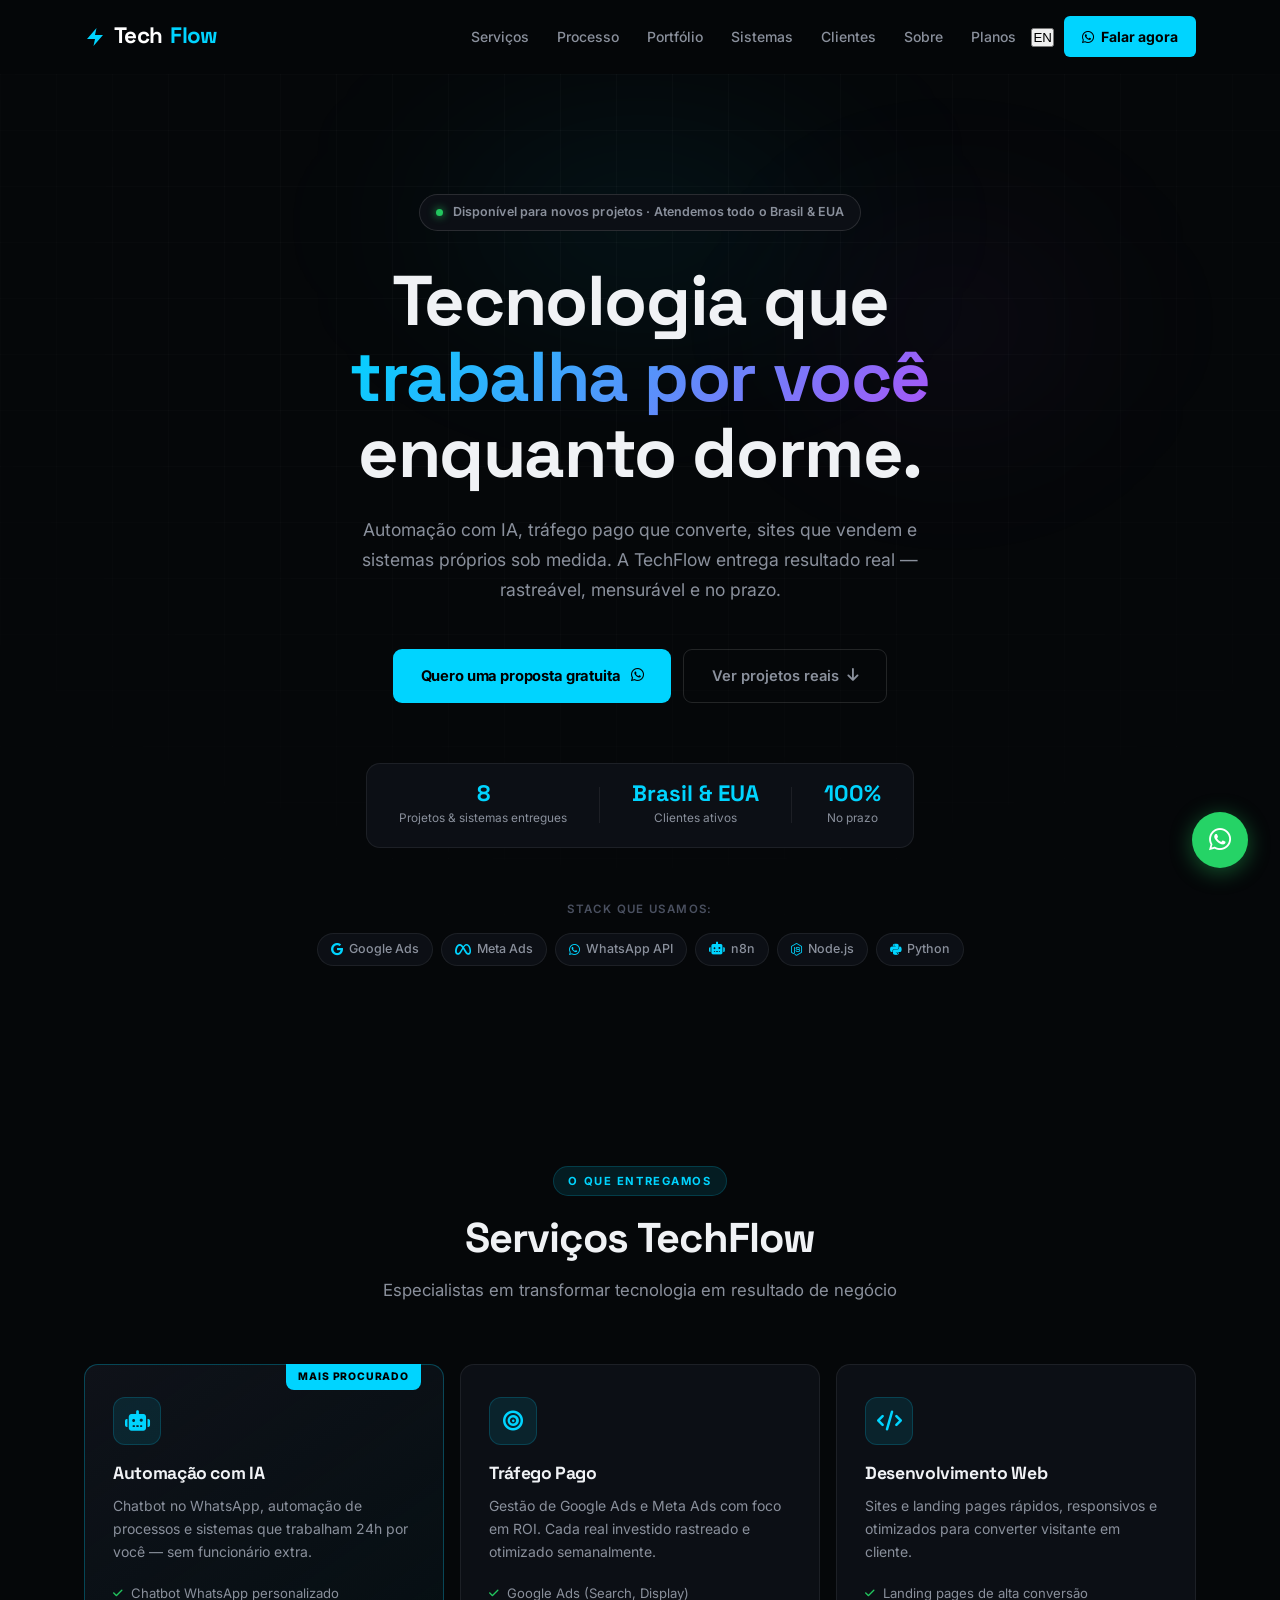
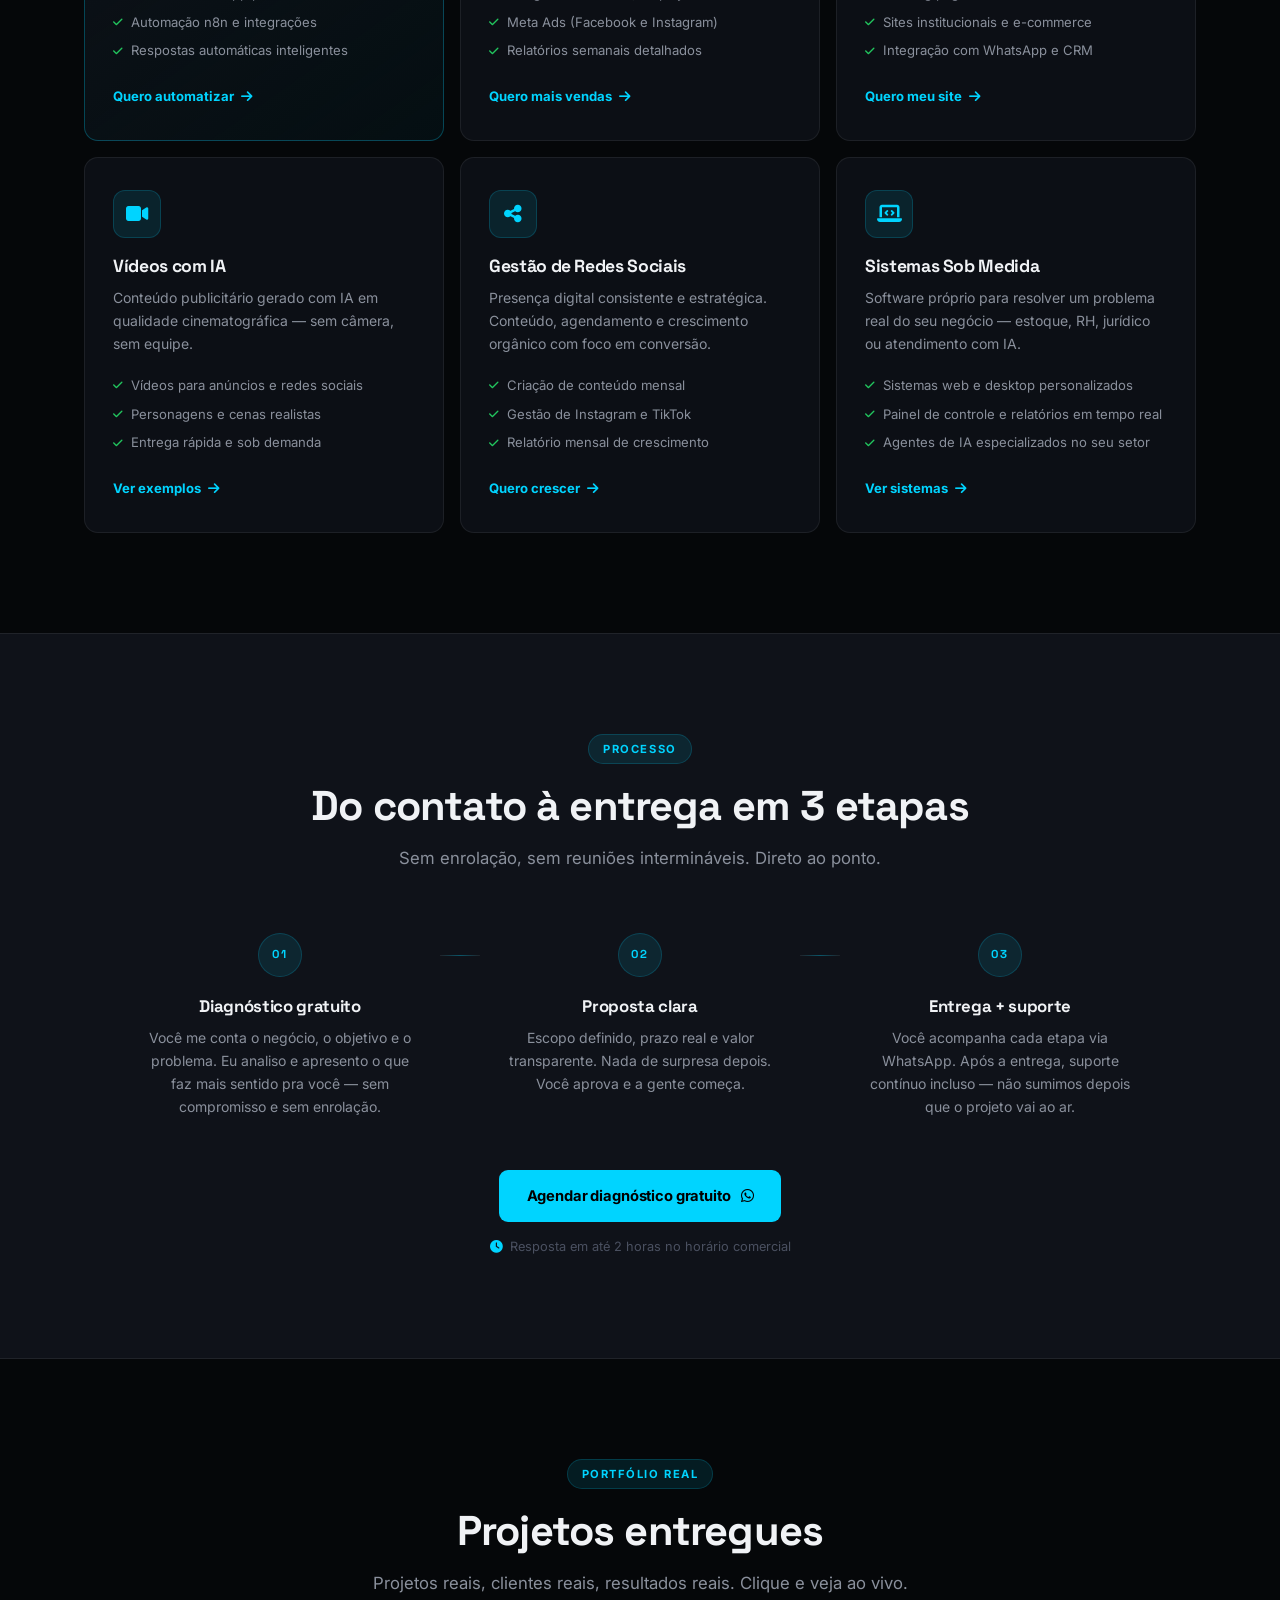
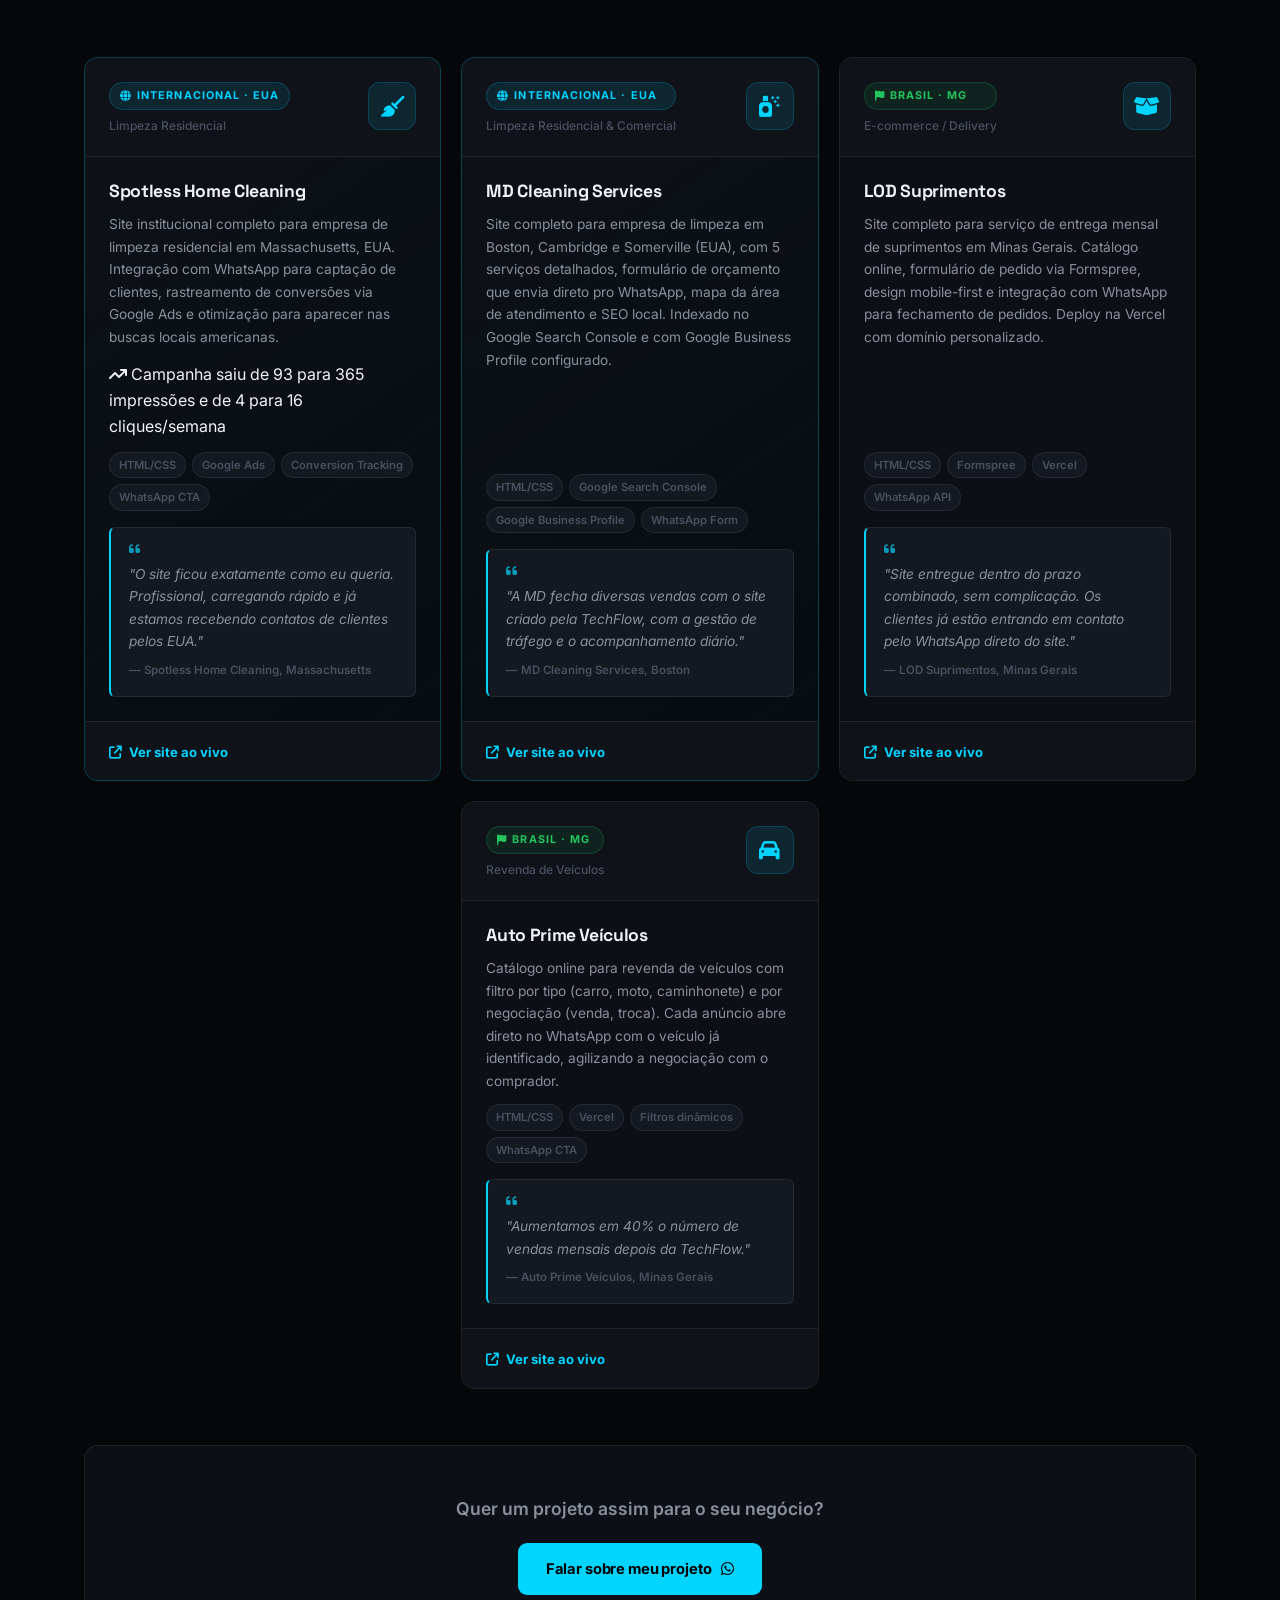
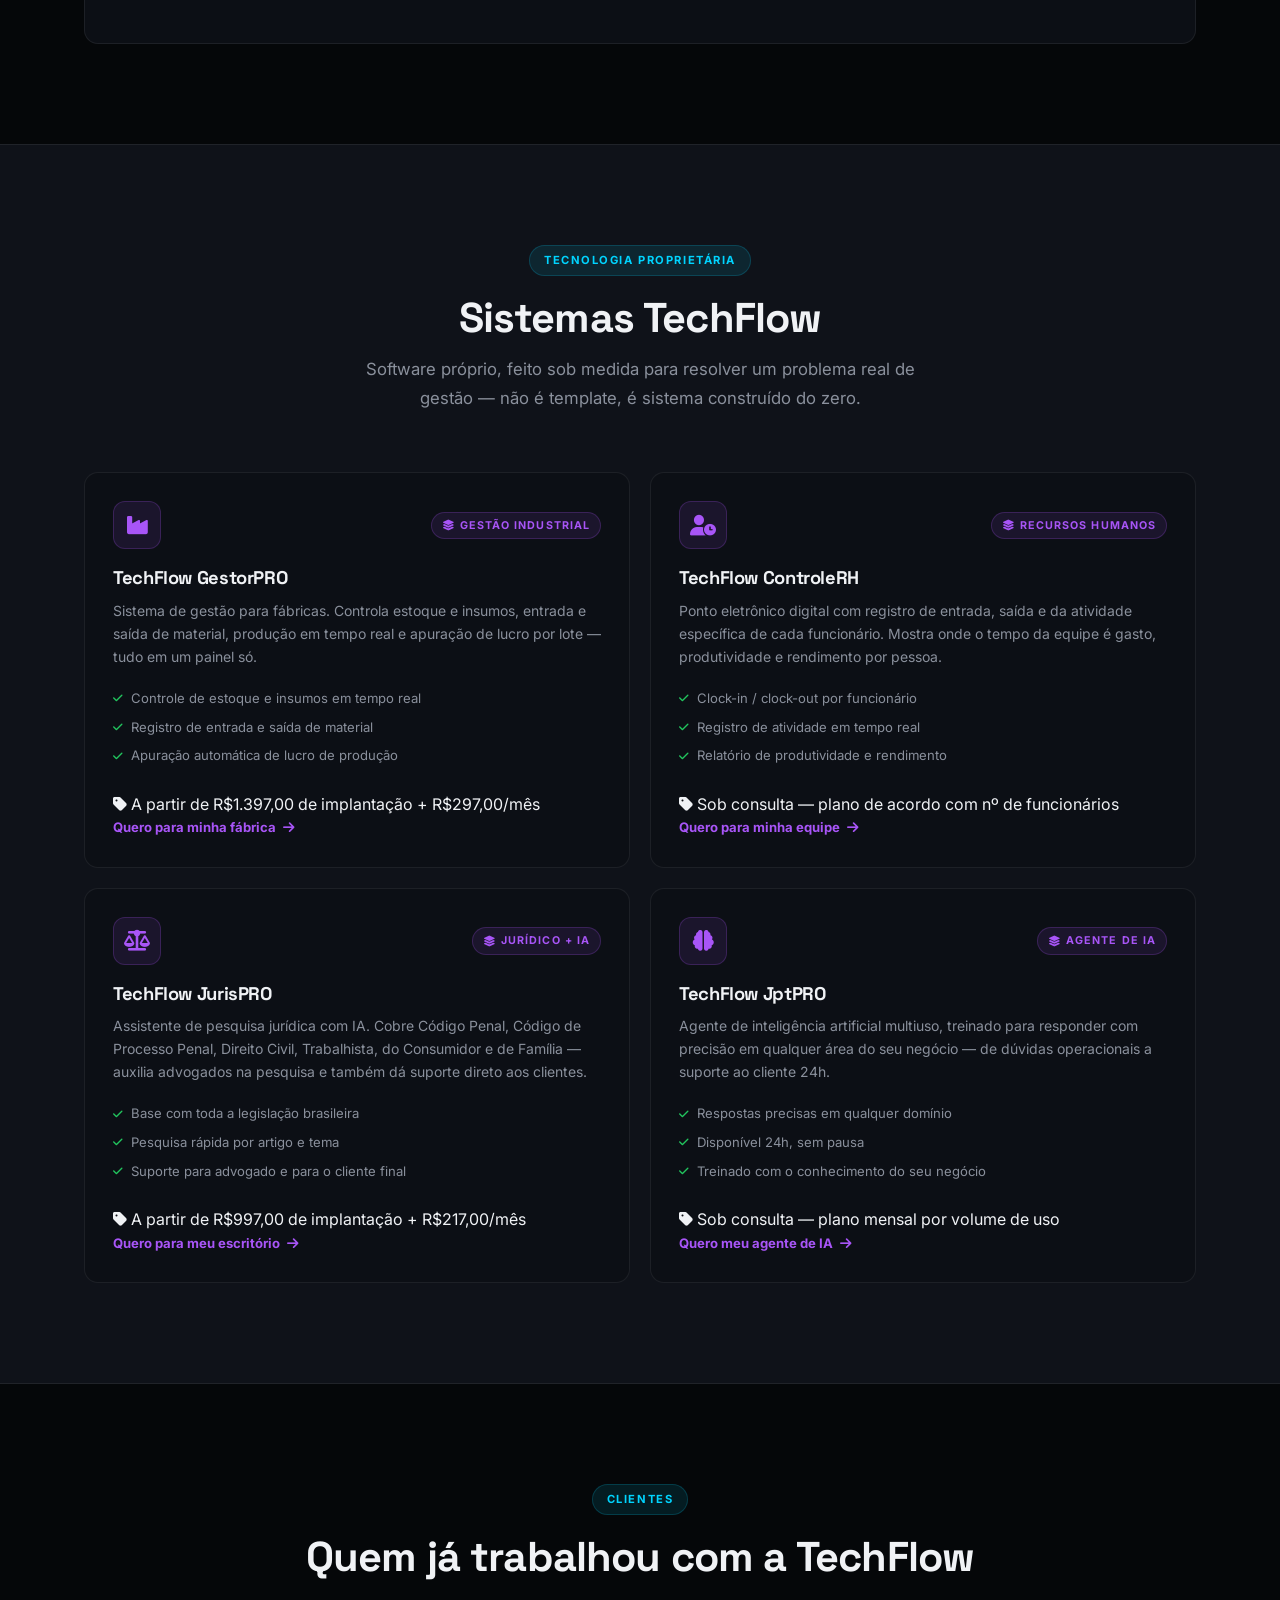
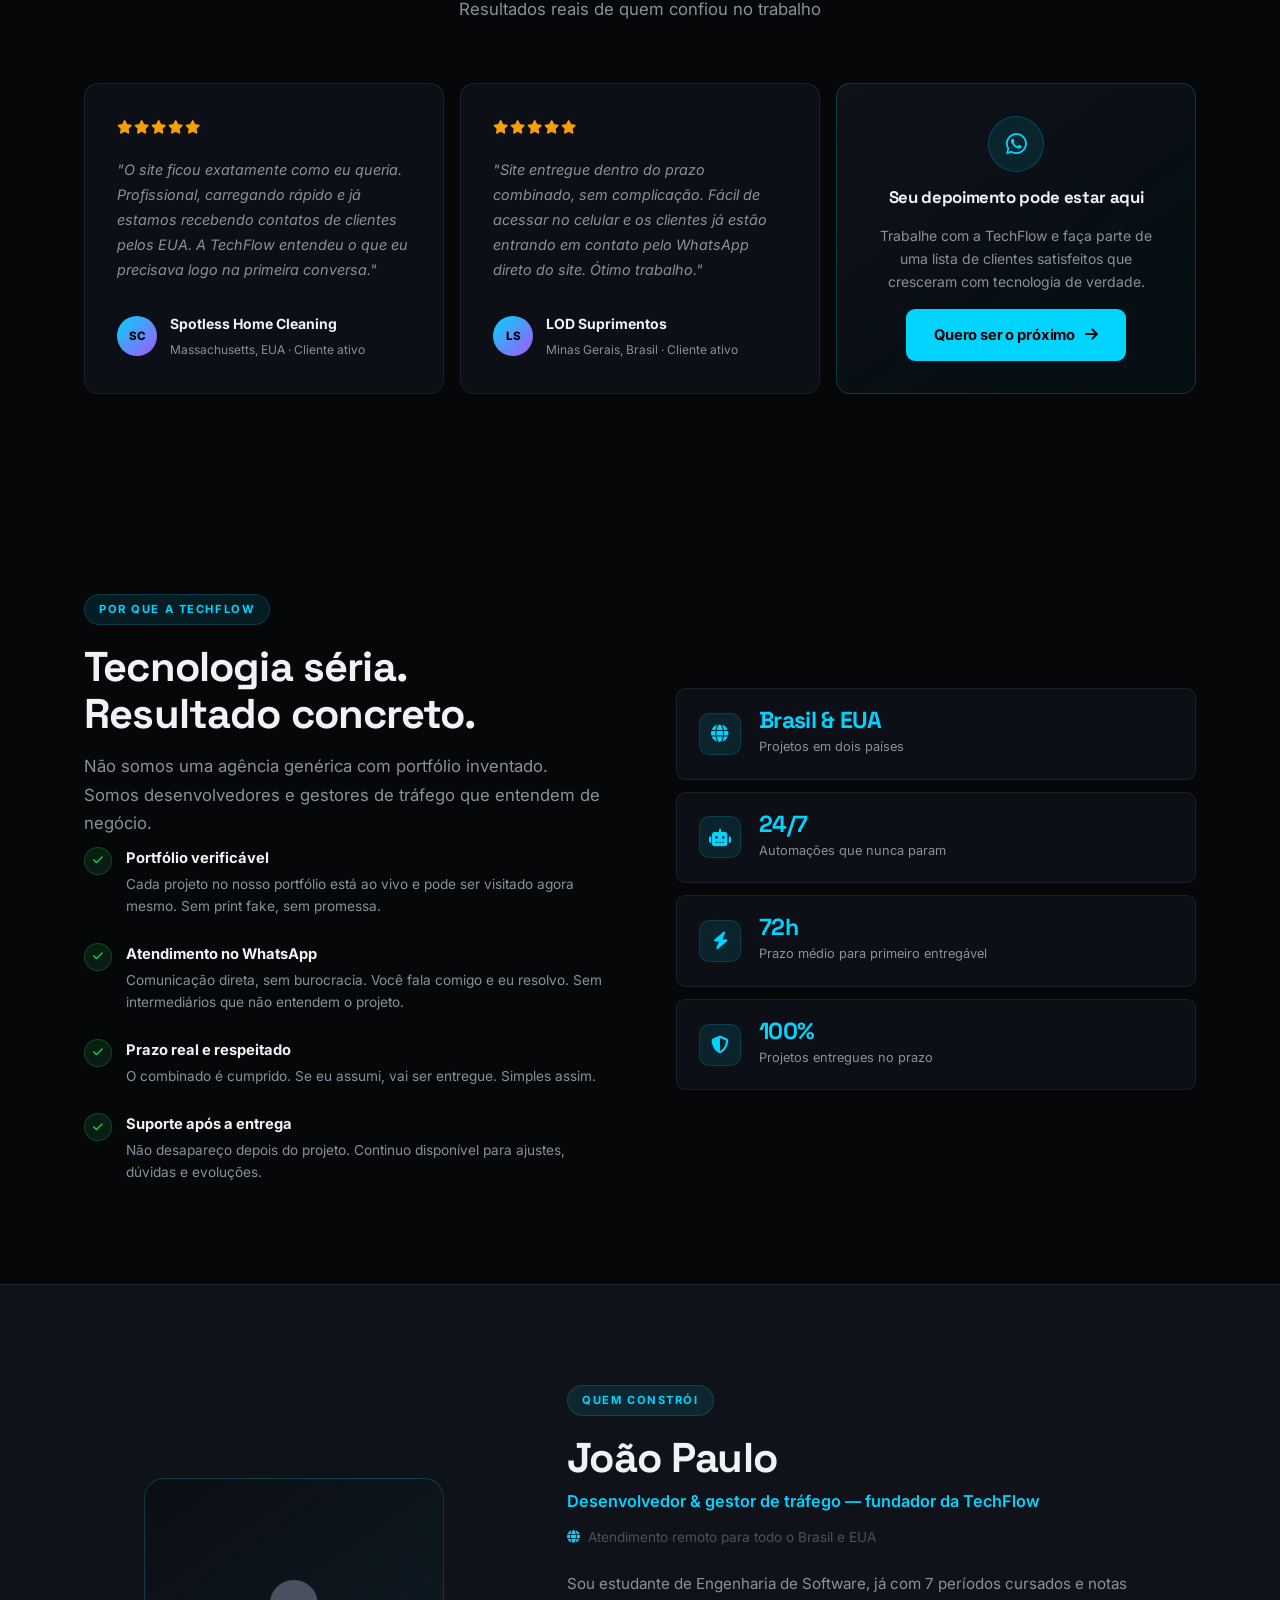
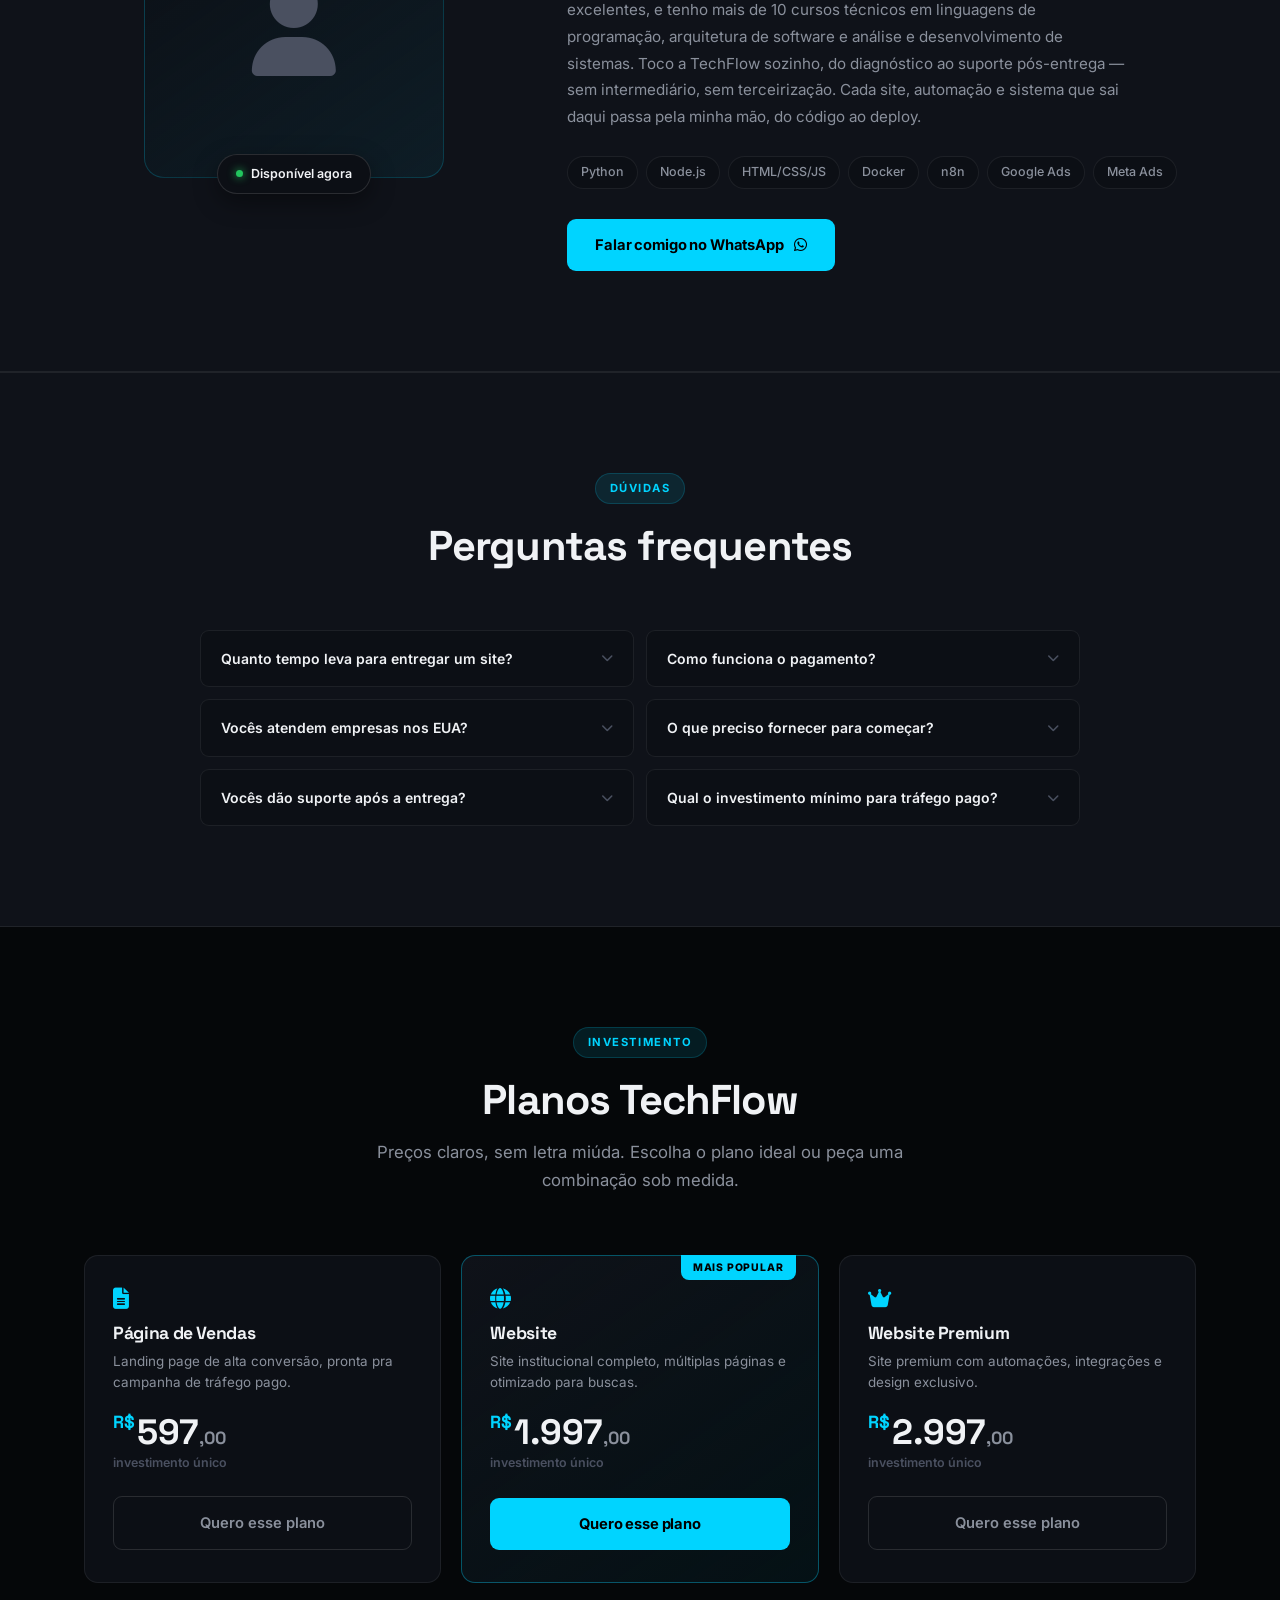
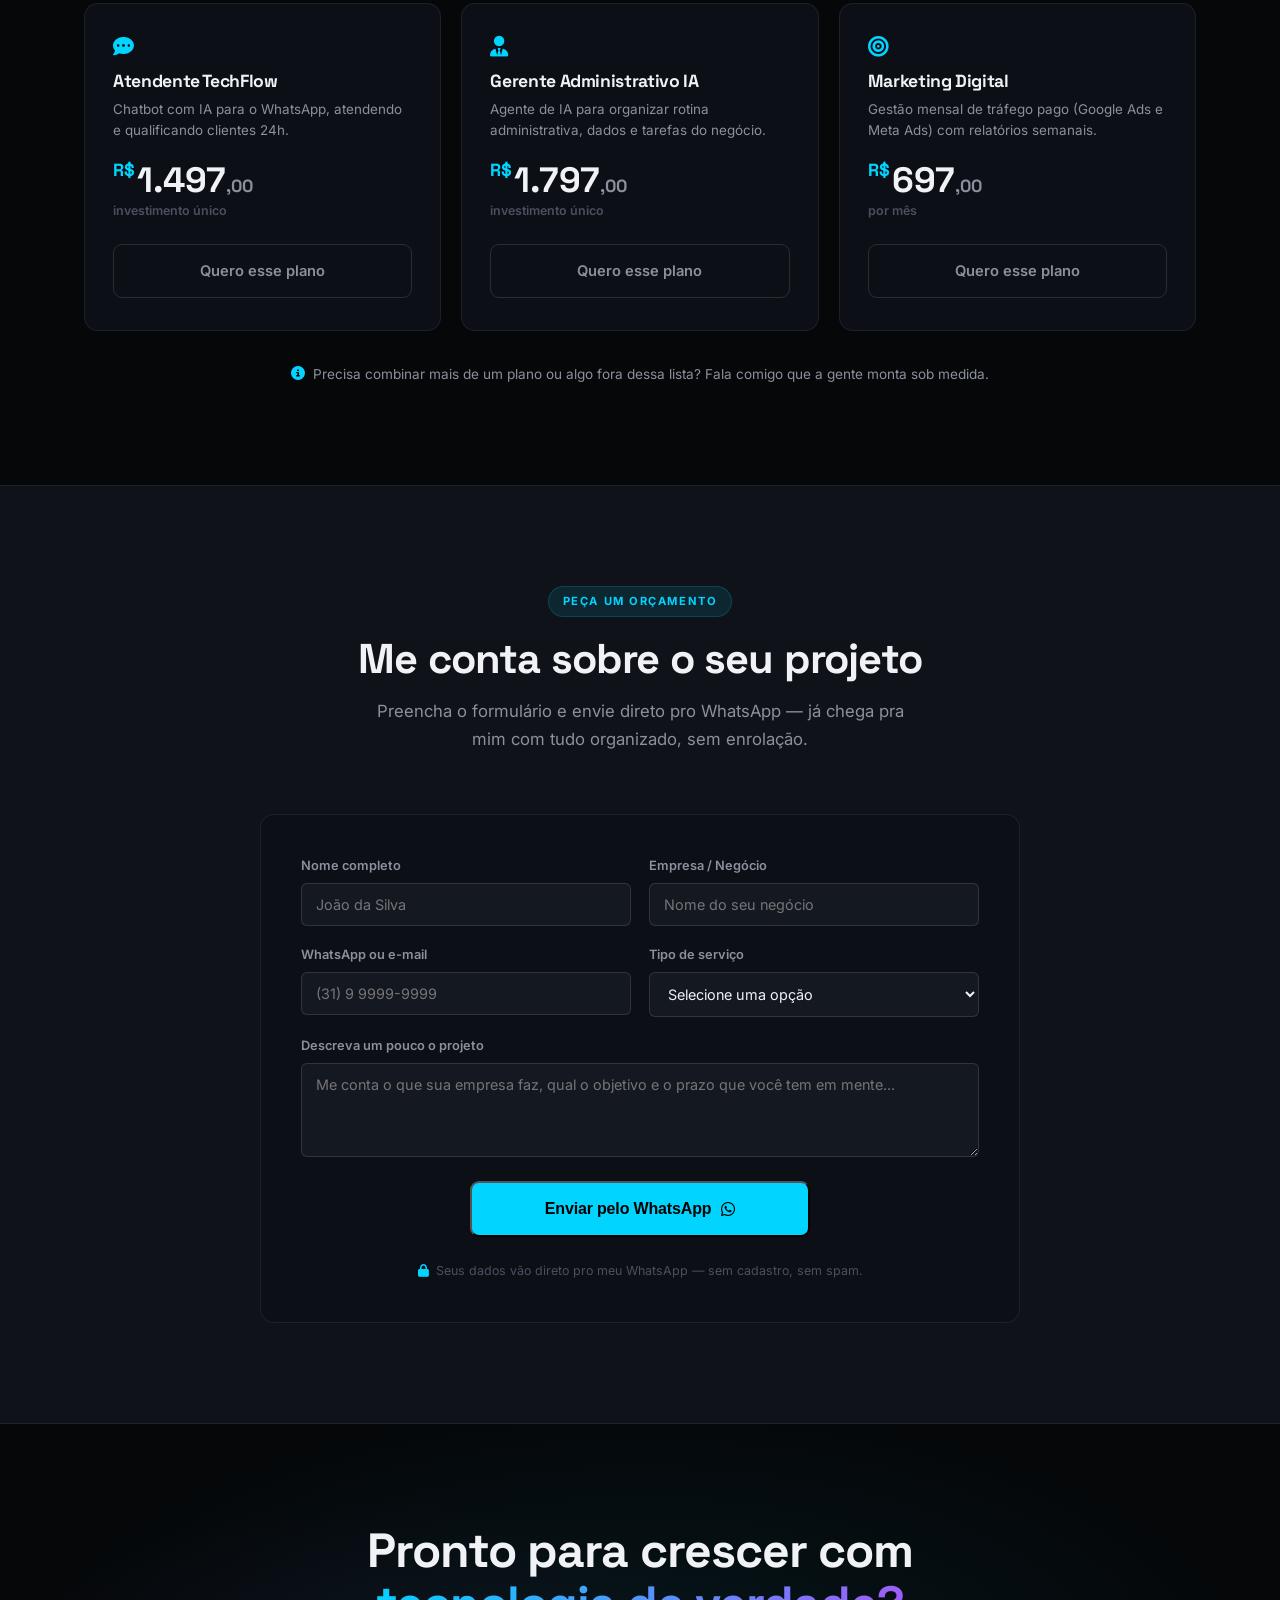
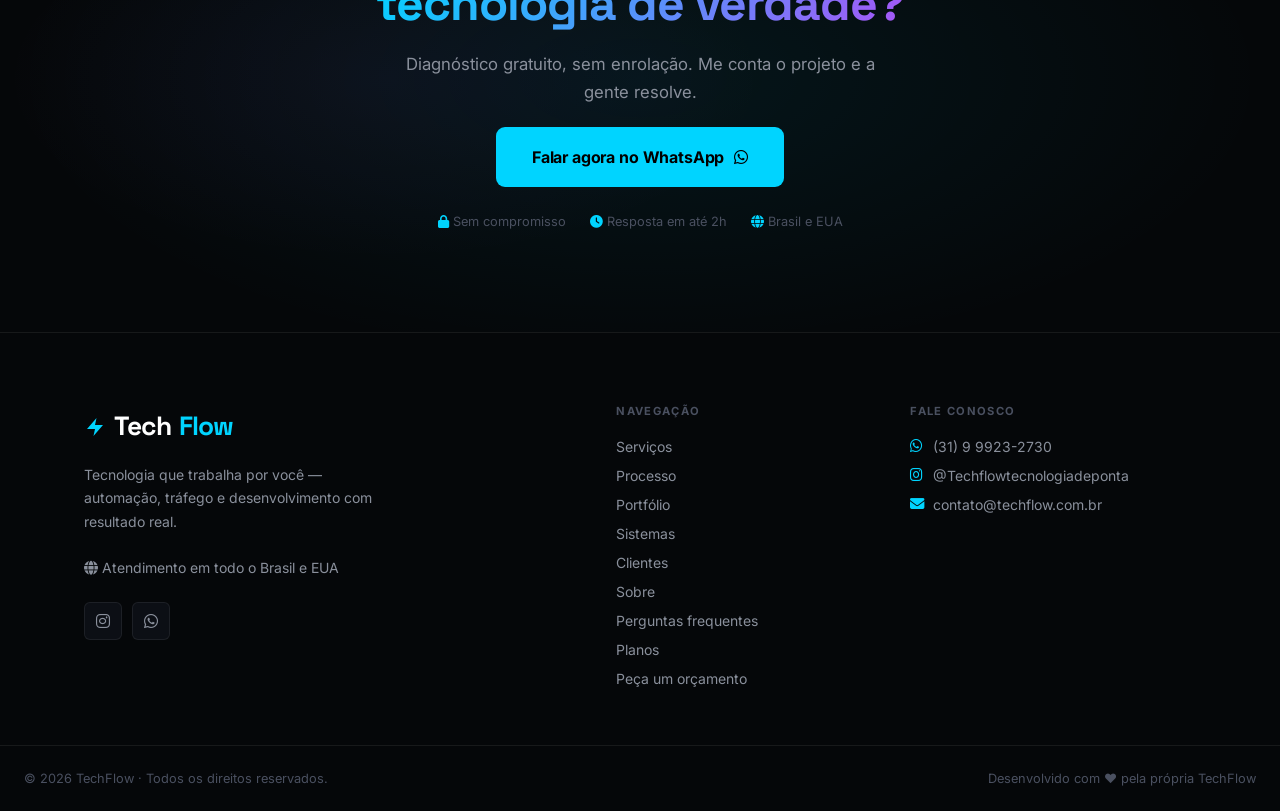
==== commit da114b64: "Final" ====
--- a/index.html
+++ b/index.html
@@ -1,4 +1,4 @@
-<!doctype html>
+<!Doctype html>
 <html lang="pt-br">
   <head>
     <meta charset="UTF-8" />
@@ -45,8 +45,9 @@
           <li><a href="#processo" data-i18n="nav_process">Processo</a></li>
           <li><a href="#portfolio" data-i18n="nav_portfolio">Portfólio</a></li>
           <li><a href="#sistemas" data-i18n="nav_systems">Sistemas</a></li>
+          <li><a href="#depoimentos" data-i18n="nav_clients">Clientes</a></li>
           <li><a href="#sobre" data-i18n="nav_about">Sobre</a></li>
-          <li><a href="#depoimentos" data-i18n="nav_clients">Clientes</a></li>
+          <li><a href="#planos" data-i18n="nav_pricing">Planos</a></li>
           <li><button id="langToggle" class="lang-toggle" type="button" aria-label="Switch language">EN</button></li>
           <li>
             <a href="https://api.whatsapp.com/send?phone=5531999232730&text=Olá%2C%20quero%20uma%20proposta%20da%20TechFlow!" target="_blank" rel="noopener noreferrer" class="nav-cta">
@@ -63,8 +64,9 @@
         <a href="#processo" data-i18n="nav_process">Processo</a>
         <a href="#portfolio" data-i18n="nav_portfolio">Portfólio</a>
         <a href="#sistemas" data-i18n="nav_systems">Sistemas</a>
+        <a href="#depoimentos" data-i18n="nav_clients">Clientes</a>
         <a href="#sobre" data-i18n="nav_about">Sobre</a>
-        <a href="#depoimentos" data-i18n="nav_clients">Clientes</a>
+        <a href="#planos" data-i18n="nav_pricing">Planos</a>
         <button id="langToggleMobile" class="lang-toggle lang-toggle--mobile" type="button" aria-label="Switch language">English / EN</button>
         <a href="https://api.whatsapp.com/send?phone=5531999232730&text=Olá%2C%20quero%20uma%20proposta%20da%20TechFlow!" target="_blank" rel="noopener noreferrer" class="mobile-cta">
           <i class="fab fa-whatsapp"></i> <span data-i18n="nav_cta">Falar agora</span>
@@ -508,6 +510,135 @@
             <a href="https://api.whatsapp.com/send?phone=5531999232730&text=Quero%20saber%20mais%20sobre%20o%20TechFlow%20JptPRO!" target="_blank" rel="noopener noreferrer" class="service-link"><span data-i18n="saas4_link">Quero meu agente de IA</span> <i class="fas fa-arrow-right"></i></a>
           </div>
 
+        </div>
+      </div>
+    </section>
+
+    <!-- ===== DEPOIMENTOS ===== -->
+    <section id="depoimentos" class="testimonials">
+      <div class="container">
+        <div class="section-header">
+          <div class="section-label" data-i18n="test_label">Clientes</div>
+          <h2 class="section-title" data-i18n="test_title">Quem já trabalhou com a TechFlow</h2>
+          <p class="section-sub" data-i18n="test_sub">Resultados reais de quem confiou no trabalho</p>
+        </div>
+
+        <div class="testimonials-grid">
+          <div class="testimonial-card">
+            <div class="stars">
+              <i class="fas fa-star"></i><i class="fas fa-star"></i><i class="fas fa-star"></i><i class="fas fa-star"></i><i class="fas fa-star"></i>
+            </div>
+            <p data-i18n="test1_quote">"O site ficou exatamente como eu queria. Profissional, carregando rápido e já estamos recebendo contatos de clientes pelos EUA. A TechFlow entendeu o que eu precisava logo na primeira conversa."</p>
+            <div class="testimonial-author">
+              <div class="author-avatar">SC</div>
+              <div>
+                <strong>Spotless Home Cleaning</strong>
+                <span data-i18n="test1_meta">Massachusetts, EUA · Cliente ativo</span>
+              </div>
+            </div>
+          </div>
+
+          <div class="testimonial-card">
+            <div class="stars">
+              <i class="fas fa-star"></i><i class="fas fa-star"></i><i class="fas fa-star"></i><i class="fas fa-star"></i><i class="fas fa-star"></i>
+            </div>
+            <p data-i18n="test2_quote">"Site entregue dentro do prazo combinado, sem complicação. Fácil de acessar no celular e os clientes já estão entrando em contato pelo WhatsApp direto do site. Ótimo trabalho."</p>
+            <div class="testimonial-author">
+              <div class="author-avatar">LS</div>
+              <div>
+                <strong>LOD Suprimentos</strong>
+                <span data-i18n="test2_meta">Minas Gerais, Brasil · Cliente ativo</span>
+              </div>
+            </div>
+          </div>
+
+          <div class="testimonial-card testimonial-card--cta">
+            <div class="testimonial-cta-inner">
+              <div class="cta-icon"><i class="fab fa-whatsapp"></i></div>
+              <h3 data-i18n="test_cta_title">Seu depoimento pode estar aqui</h3>
+              <p data-i18n="test_cta_desc">Trabalhe com a TechFlow e faça parte de uma lista de clientes satisfeitos que cresceram com tecnologia de verdade.</p>
+              <a href="https://api.whatsapp.com/send?phone=5531999232730&text=Olá%2C%20quero%20ser%20o%20próximo%20caso%20de%20sucesso%20da%20TechFlow!" target="_blank" rel="noopener noreferrer" class="btn-primary">
+                <span data-i18n="test_cta_btn">Quero ser o próximo</span> <i class="fas fa-arrow-right"></i>
+              </a>
+            </div>
+          </div>
+        </div>
+      </div>
+    </section>
+
+    <!-- ===== DIFERENCIAIS ===== -->
+    <section class="differentials">
+      <div class="container">
+        <div class="diff-grid">
+          <div class="diff-text">
+            <div class="section-label" data-i18n="diff_label">Por que a TechFlow</div>
+            <h2 class="section-title left" data-i18n="diff_title">Tecnologia séria. Resultado concreto.</h2>
+            <p class="section-sub left" data-i18n="diff_sub">Não somos uma agência genérica com portfólio inventado. Somos desenvolvedores e gestores de tráfego que entendem de negócio.</p>
+
+            <div class="diff-list">
+              <div class="diff-item">
+                <div class="diff-check"><i class="fas fa-check"></i></div>
+                <div>
+                  <strong data-i18n="diff1_title">Portfólio verificável</strong>
+                  <p data-i18n="diff1_desc">Cada projeto no nosso portfólio está ao vivo e pode ser visitado agora mesmo. Sem print fake, sem promessa.</p>
+                </div>
+              </div>
+              <div class="diff-item">
+                <div class="diff-check"><i class="fas fa-check"></i></div>
+                <div>
+                  <strong data-i18n="diff2_title">Atendimento no WhatsApp</strong>
+                  <p data-i18n="diff2_desc">Comunicação direta, sem burocracia. Você fala comigo e eu resolvo. Sem intermediários que não entendem o projeto.</p>
+                </div>
+              </div>
+              <div class="diff-item">
+                <div class="diff-check"><i class="fas fa-check"></i></div>
+                <div>
+                  <strong data-i18n="diff3_title">Prazo real e respeitado</strong>
+                  <p data-i18n="diff3_desc">O combinado é cumprido. Se eu assumi, vai ser entregue. Simples assim.</p>
+                </div>
+              </div>
+              <div class="diff-item">
+                <div class="diff-check"><i class="fas fa-check"></i></div>
+                <div>
+                  <strong data-i18n="diff4_title">Suporte após a entrega</strong>
+                  <p data-i18n="diff4_desc">Não desapareço depois do projeto. Continuo disponível para ajustes, dúvidas e evoluções.</p>
+                </div>
+              </div>
+            </div>
+          </div>
+
+          <div class="diff-visual">
+            <div class="diff-card-stack">
+              <div class="diff-metric">
+                <div class="dm-icon"><i class="fas fa-globe"></i></div>
+                <div>
+                  <strong>Brasil &amp; EUA</strong>
+                  <span data-i18n="dm1_label">Projetos em dois países</span>
+                </div>
+              </div>
+              <div class="diff-metric">
+                <div class="dm-icon"><i class="fas fa-robot"></i></div>
+                <div>
+                  <strong>24/7</strong>
+                  <span data-i18n="dm2_label">Automações que nunca param</span>
+                </div>
+              </div>
+              <div class="diff-metric">
+                <div class="dm-icon"><i class="fas fa-bolt"></i></div>
+                <div>
+                  <strong>72h</strong>
+                  <span data-i18n="dm3_label">Prazo médio para primeiro entregável</span>
+                </div>
+              </div>
+              <div class="diff-metric">
+                <div class="dm-icon"><i class="fas fa-shield-halved"></i></div>
+                <div>
+                  <strong>100%</strong>
+                  <span data-i18n="dm4_label">Projetos entregues no prazo</span>
+                </div>
+              </div>
+            </div>
+          </div>
         </div>
       </div>
     </section>
@@ -551,135 +682,6 @@
       </div>
     </section>
 
-    <!-- ===== DEPOIMENTOS ===== -->
-    <section id="depoimentos" class="testimonials">
-      <div class="container">
-        <div class="section-header">
-          <div class="section-label" data-i18n="test_label">Clientes</div>
-          <h2 class="section-title" data-i18n="test_title">Quem já trabalhou com a TechFlow</h2>
-          <p class="section-sub" data-i18n="test_sub">Resultados reais de quem confiou no trabalho</p>
-        </div>
-
-        <div class="testimonials-grid">
-          <div class="testimonial-card">
-            <div class="stars">
-              <i class="fas fa-star"></i><i class="fas fa-star"></i><i class="fas fa-star"></i><i class="fas fa-star"></i><i class="fas fa-star"></i>
-            </div>
-            <p data-i18n="test1_quote">"O site ficou exatamente como eu queria. Profissional, carregando rápido e já estamos recebendo contatos de clientes pelos EUA. A TechFlow entendeu o que eu precisava logo na primeira conversa."</p>
-            <div class="testimonial-author">
-              <div class="author-avatar">SC</div>
-              <div>
-                <strong>Spotless Home Cleaning</strong>
-                <span data-i18n="test1_meta">Massachusetts, EUA · Cliente ativo</span>
-              </div>
-            </div>
-          </div>
-
-          <div class="testimonial-card">
-            <div class="stars">
-              <i class="fas fa-star"></i><i class="fas fa-star"></i><i class="fas fa-star"></i><i class="fas fa-star"></i><i class="fas fa-star"></i>
-            </div>
-            <p data-i18n="test2_quote">"Site entregue dentro do prazo combinado, sem complicação. Fácil de acessar no celular e os clientes já estão entrando em contato pelo WhatsApp direto do site. Ótimo trabalho."</p>
-            <div class="testimonial-author">
-              <div class="author-avatar">LS</div>
-              <div>
-                <strong>LOD Suprimentos</strong>
-                <span data-i18n="test2_meta">Minas Gerais, Brasil · Cliente ativo</span>
-              </div>
-            </div>
-          </div>
-
-          <div class="testimonial-card testimonial-card--cta">
-            <div class="testimonial-cta-inner">
-              <div class="cta-icon"><i class="fab fa-whatsapp"></i></div>
-              <h3 data-i18n="test_cta_title">Seu depoimento pode estar aqui</h3>
-              <p data-i18n="test_cta_desc">Trabalhe com a TechFlow e faça parte de uma lista de clientes satisfeitos que cresceram com tecnologia de verdade.</p>
-              <a href="https://api.whatsapp.com/send?phone=5531999232730&text=Olá%2C%20quero%20ser%20o%20próximo%20caso%20de%20sucesso%20da%20TechFlow!" target="_blank" rel="noopener noreferrer" class="btn-primary">
-                <span data-i18n="test_cta_btn">Quero ser o próximo</span> <i class="fas fa-arrow-right"></i>
-              </a>
-            </div>
-          </div>
-        </div>
-      </div>
-    </section>
-
-    <!-- ===== DIFERENCIAIS ===== -->
-    <section class="differentials">
-      <div class="container">
-        <div class="diff-grid">
-          <div class="diff-text">
-            <div class="section-label" data-i18n="diff_label">Por que a TechFlow</div>
-            <h2 class="section-title left" data-i18n="diff_title">Tecnologia séria. Resultado concreto.</h2>
-            <p class="section-sub left" data-i18n="diff_sub">Não somos uma agência genérica com portfólio inventado. Somos desenvolvedores e gestores de tráfego que entendem de negócio.</p>
-
-            <div class="diff-list">
-              <div class="diff-item">
-                <div class="diff-check"><i class="fas fa-check"></i></div>
-                <div>
-                  <strong data-i18n="diff1_title">Portfólio verificável</strong>
-                  <p data-i18n="diff1_desc">Cada projeto no nosso portfólio está ao vivo e pode ser visitado agora mesmo. Sem print fake, sem promessa.</p>
-                </div>
-              </div>
-              <div class="diff-item">
-                <div class="diff-check"><i class="fas fa-check"></i></div>
-                <div>
-                  <strong data-i18n="diff2_title">Atendimento no WhatsApp</strong>
-                  <p data-i18n="diff2_desc">Comunicação direta, sem burocracia. Você fala comigo e eu resolvo. Sem intermediários que não entendem o projeto.</p>
-                </div>
-              </div>
-              <div class="diff-item">
-                <div class="diff-check"><i class="fas fa-check"></i></div>
-                <div>
-                  <strong data-i18n="diff3_title">Prazo real e respeitado</strong>
-                  <p data-i18n="diff3_desc">O combinado é cumprido. Se eu assumi, vai ser entregue. Simples assim.</p>
-                </div>
-              </div>
-              <div class="diff-item">
-                <div class="diff-check"><i class="fas fa-check"></i></div>
-                <div>
-                  <strong data-i18n="diff4_title">Suporte após a entrega</strong>
-                  <p data-i18n="diff4_desc">Não desapareço depois do projeto. Continuo disponível para ajustes, dúvidas e evoluções.</p>
-                </div>
-              </div>
-            </div>
-          </div>
-
-          <div class="diff-visual">
-            <div class="diff-card-stack">
-              <div class="diff-metric">
-                <div class="dm-icon"><i class="fas fa-globe"></i></div>
-                <div>
-                  <strong>Brasil &amp; EUA</strong>
-                  <span data-i18n="dm1_label">Projetos em dois países</span>
-                </div>
-              </div>
-              <div class="diff-metric">
-                <div class="dm-icon"><i class="fas fa-robot"></i></div>
-                <div>
-                  <strong>24/7</strong>
-                  <span data-i18n="dm2_label">Automações que nunca param</span>
-                </div>
-              </div>
-              <div class="diff-metric">
-                <div class="dm-icon"><i class="fas fa-bolt"></i></div>
-                <div>
-                  <strong>72h</strong>
-                  <span data-i18n="dm3_label">Prazo médio para primeiro entregável</span>
-                </div>
-              </div>
-              <div class="diff-metric">
-                <div class="dm-icon"><i class="fas fa-shield-halved"></i></div>
-                <div>
-                  <strong>100%</strong>
-                  <span data-i18n="dm4_label">Projetos entregues no prazo</span>
-                </div>
-              </div>
-            </div>
-          </div>
-        </div>
-      </div>
-    </section>
-
     <!-- ===== FAQ ===== -->
     <section class="faq">
       <div class="container">
@@ -737,6 +739,152 @@
             </div>
           </div>
         </div>
+      </div>
+    </section>
+
+    <!-- ===== PLANOS E PREÇOS ===== -->
+    <section id="planos" class="pricing">
+      <div class="container">
+        <div class="section-header">
+          <div class="section-label" data-i18n="pr_label">Investimento</div>
+          <h2 class="section-title" data-i18n="pr_title">Planos TechFlow</h2>
+          <p class="section-sub" data-i18n="pr_sub">Preços claros, sem letra miúda. Escolha o plano ideal ou peça uma combinação sob medida.</p>
+        </div>
+
+        <div class="pricing-grid">
+
+          <div class="price-card">
+            <div class="price-card-top">
+              <i class="fas fa-file-lines price-icon"></i>
+              <h3 data-i18n="pr1_title">Página de Vendas</h3>
+              <p class="price-desc" data-i18n="pr1_desc">Landing page de alta conversão, pronta pra campanha de tráfego pago.</p>
+            </div>
+            <div class="price-value">
+              <span class="price-currency">R$</span>597<span class="price-cents">,00</span>
+            </div>
+            <span class="price-period" data-i18n="pr_once">investimento único</span>
+            <a href="https://api.whatsapp.com/send?phone=5531999232730&text=Olá%2C%20quero%20o%20plano%20Página%20de%20Vendas%20(R%24597%2C00)%20da%20TechFlow!" target="_blank" rel="noopener noreferrer" class="btn-ghost price-btn"><span data-i18n="pr_btn">Quero esse plano</span></a>
+          </div>
+
+          <div class="price-card price-card--popular">
+            <div class="price-badge" data-i18n="pr_popular">Mais popular</div>
+            <div class="price-card-top">
+              <i class="fas fa-globe price-icon"></i>
+              <h3 data-i18n="pr2_title">Website</h3>
+              <p class="price-desc" data-i18n="pr2_desc">Site institucional completo, múltiplas páginas e otimizado para buscas.</p>
+            </div>
+            <div class="price-value">
+              <span class="price-currency">R$</span>1.997<span class="price-cents">,00</span>
+            </div>
+            <span class="price-period" data-i18n="pr_once">investimento único</span>
+            <a href="https://api.whatsapp.com/send?phone=5531999232730&text=Olá%2C%20quero%20o%20plano%20Website%20(R%241.997%2C00)%20da%20TechFlow!" target="_blank" rel="noopener noreferrer" class="btn-primary price-btn"><span data-i18n="pr_btn">Quero esse plano</span></a>
+          </div>
+
+          <div class="price-card">
+            <div class="price-card-top">
+              <i class="fas fa-crown price-icon"></i>
+              <h3 data-i18n="pr3_title">Website Premium</h3>
+              <p class="price-desc" data-i18n="pr3_desc">Site premium com automações, integrações e design exclusivo.</p>
+            </div>
+            <div class="price-value">
+              <span class="price-currency">R$</span>2.997<span class="price-cents">,00</span>
+            </div>
+            <span class="price-period" data-i18n="pr_once">investimento único</span>
+            <a href="https://api.whatsapp.com/send?phone=5531999232730&text=Olá%2C%20quero%20o%20plano%20Website%20Premium%20(R%242.997%2C00)%20da%20TechFlow!" target="_blank" rel="noopener noreferrer" class="btn-ghost price-btn"><span data-i18n="pr_btn">Quero esse plano</span></a>
+          </div>
+
+          <div class="price-card">
+            <div class="price-card-top">
+              <i class="fas fa-comment-dots price-icon"></i>
+              <h3 data-i18n="pr4_title">Atendente TechFlow</h3>
+              <p class="price-desc" data-i18n="pr4_desc">Chatbot com IA para o WhatsApp, atendendo e qualificando clientes 24h.</p>
+            </div>
+            <div class="price-value">
+              <span class="price-currency">R$</span>1.497<span class="price-cents">,00</span>
+            </div>
+            <span class="price-period" data-i18n="pr_once">investimento único</span>
+            <a href="https://api.whatsapp.com/send?phone=5531999232730&text=Olá%2C%20quero%20o%20plano%20Atendente%20TechFlow%20(R%241.497%2C00)%20da%20TechFlow!" target="_blank" rel="noopener noreferrer" class="btn-ghost price-btn"><span data-i18n="pr_btn">Quero esse plano</span></a>
+          </div>
+
+          <div class="price-card">
+            <div class="price-card-top">
+              <i class="fas fa-user-tie price-icon"></i>
+              <h3 data-i18n="pr5_title">Gerente Administrativo IA</h3>
+              <p class="price-desc" data-i18n="pr5_desc">Agente de IA para organizar rotina administrativa, dados e tarefas do negócio.</p>
+            </div>
+            <div class="price-value">
+              <span class="price-currency">R$</span>1.797<span class="price-cents">,00</span>
+            </div>
+            <span class="price-period" data-i18n="pr_once">investimento único</span>
+            <a href="https://api.whatsapp.com/send?phone=5531999232730&text=Olá%2C%20quero%20o%20plano%20Gerente%20Administrativo%20IA%20(R%241.797%2C00)%20da%20TechFlow!" target="_blank" rel="noopener noreferrer" class="btn-ghost price-btn"><span data-i18n="pr_btn">Quero esse plano</span></a>
+          </div>
+
+          <div class="price-card">
+            <div class="price-card-top">
+              <i class="fas fa-bullseye price-icon"></i>
+              <h3 data-i18n="pr6_title">Marketing Digital</h3>
+              <p class="price-desc" data-i18n="pr6_desc">Gestão mensal de tráfego pago (Google Ads e Meta Ads) com relatórios semanais.</p>
+            </div>
+            <div class="price-value">
+              <span class="price-currency">R$</span>697<span class="price-cents">,00</span>
+            </div>
+            <span class="price-period" data-i18n="pr_monthly">por mês</span>
+            <a href="https://api.whatsapp.com/send?phone=5531999232730&text=Olá%2C%20quero%20o%20plano%20Marketing%20Digital%20(R%24697%2C00%2Fm%C3%AAs)%20da%20TechFlow!" target="_blank" rel="noopener noreferrer" class="btn-ghost price-btn"><span data-i18n="pr_btn">Quero esse plano</span></a>
+          </div>
+
+        </div>
+
+        <p class="pricing-note"><i class="fas fa-circle-info"></i> <span data-i18n="pr_note">Precisa combinar mais de um plano ou algo fora dessa lista? Fala comigo que a gente monta sob medida.</span></p>
+      </div>
+    </section>
+
+    <!-- ===== ORÇAMENTO / FORMULÁRIO ===== -->
+    <section id="orcamento" class="quote">
+      <div class="container">
+        <div class="section-header">
+          <div class="section-label" data-i18n="q_label">Peça um orçamento</div>
+          <h2 class="section-title" data-i18n="q_title">Me conta sobre o seu projeto</h2>
+          <p class="section-sub" data-i18n="q_sub">Preencha o formulário e envie direto pro WhatsApp — já chega pra mim com tudo organizado, sem enrolação.</p>
+        </div>
+
+        <form id="quoteForm" class="quote-form">
+          <div class="quote-grid">
+            <div class="quote-field">
+              <label for="qName" data-i18n="q_name_label">Nome completo</label>
+              <input type="text" id="qName" name="qName" required placeholder="João da Silva" data-i18n-placeholder="q_name_ph" />
+            </div>
+            <div class="quote-field">
+              <label for="qCompany" data-i18n="q_company_label">Empresa / Negócio</label>
+              <input type="text" id="qCompany" name="qCompany" placeholder="Nome do seu negócio" data-i18n-placeholder="q_company_ph" />
+            </div>
+            <div class="quote-field">
+              <label for="qContact" data-i18n="q_contact_label">WhatsApp ou e-mail</label>
+              <input type="text" id="qContact" name="qContact" required placeholder="(31) 9 9999-9999" data-i18n-placeholder="q_contact_ph" />
+            </div>
+            <div class="quote-field">
+              <label for="qService" data-i18n="q_service_label">Tipo de serviço</label>
+              <select id="qService" name="qService" required>
+                <option value="" data-i18n="q_opt0">Selecione uma opção</option>
+                <option value="Site institucional" data-i18n="q_opt1">Site institucional</option>
+                <option value="Landing page / Página de vendas" data-i18n="q_opt2">Landing page / Página de vendas</option>
+                <option value="Sistema / SaaS sob medida" data-i18n="q_opt3">Sistema / SaaS sob medida</option>
+                <option value="Automação com IA / Chatbot" data-i18n="q_opt4">Automação com IA / Chatbot</option>
+                <option value="Tráfego pago (Google/Meta Ads)" data-i18n="q_opt5">Tráfego pago (Google/Meta Ads)</option>
+                <option value="Vídeos com IA" data-i18n="q_opt6">Vídeos com IA</option>
+                <option value="Gestão de redes sociais" data-i18n="q_opt7">Gestão de redes sociais</option>
+                <option value="Outro / não sei ainda" data-i18n="q_opt8">Outro / não sei ainda</option>
+              </select>
+            </div>
+            <div class="quote-field quote-field--full">
+              <label for="qMessage" data-i18n="q_message_label">Descreva um pouco o projeto</label>
+              <textarea id="qMessage" name="qMessage" rows="4" required placeholder="Me conta o que sua empresa faz, qual o objetivo e o prazo que você tem em mente..." data-i18n-placeholder="q_message_ph"></textarea>
+            </div>
+          </div>
+          <button type="submit" class="btn-primary btn-primary--lg quote-submit">
+            <span data-i18n="q_submit">Enviar pelo WhatsApp</span> <i class="fab fa-whatsapp"></i>
+          </button>
+          <p class="quote-note"><i class="fas fa-lock"></i> <span data-i18n="q_note">Seus dados vão direto pro meu WhatsApp — sem cadastro, sem spam.</span></p>
+        </form>
       </div>
     </section>
 
@@ -783,9 +931,11 @@
           <a href="#processo" data-i18n="nav_process">Como funciona</a>
           <a href="#portfolio" data-i18n="nav_portfolio">Portfólio</a>
           <a href="#sistemas" data-i18n="nav_systems">Sistemas</a>
+          <a href="#depoimentos" data-i18n="nav_clients">Clientes</a>
           <a href="#sobre" data-i18n="nav_about">Sobre</a>
-          <a href="#depoimentos" data-i18n="nav_clients">Clientes</a>
           <a href="#faq" data-i18n="footer_faq">Perguntas frequentes</a>
+          <a href="#planos" data-i18n="nav_pricing">Planos</a>
+          <a href="#orcamento" data-i18n="nav_quote">Peça um orçamento</a>
         </div>
 
         <div class="footer-contact">
@@ -858,7 +1008,7 @@
         });
       }, { threshold: 0.1, rootMargin: '0px 0px -40px 0px' });
 
-      document.querySelectorAll('.service-card, .p-card, .saas-card, .testimonial-card, .diff-metric, .faq-item, .process-step, .about-grid').forEach(el => {
+      document.querySelectorAll('.service-card, .p-card, .saas-card, .price-card, .testimonial-card, .diff-metric, .faq-item, .process-step, .about-grid, .quote-form').forEach(el => {
         el.classList.add('reveal');
         revealObserver.observe(el);
       });
@@ -868,6 +1018,7 @@
         pt: {
           nav_services: "Serviços", nav_process: "Processo", nav_portfolio: "Portfólio",
           nav_systems: "Sistemas", nav_about: "Sobre", nav_clients: "Clientes", nav_cta: "Falar agora",
+          nav_pricing: "Planos", nav_quote: "Peça um orçamento",
           hero_badge: "Disponível para novos projetos · Atendemos todo o Brasil & EUA",
           hero_h1_1: "Tecnologia que", hero_h1_2: "trabalha por você", hero_h1_3: "enquanto dorme.",
           hero_sub: "Automação com IA, tráfego pago que converte, sites que vendem e sistemas próprios sob medida. A TechFlow entrega resultado real — rastreável, mensurável e no prazo.",
@@ -951,11 +1102,31 @@
           footer_location: "Atendimento em todo o Brasil e EUA",
           footer_nav_title: "Navegação", footer_faq: "Perguntas frequentes", footer_contact_title: "Fale Conosco",
           footer_rights: "Todos os direitos reservados.", footer_madeby: "Desenvolvido com ❤ pela própria TechFlow",
+          pr_label: "Investimento", pr_title: "Planos TechFlow", pr_sub: "Preços claros, sem letra miúda. Escolha o plano ideal ou peça uma combinação sob medida.",
+          pr1_title: "Página de Vendas", pr1_desc: "Landing page de alta conversão, pronta pra campanha de tráfego pago.",
+          pr2_title: "Website", pr2_desc: "Site institucional completo, múltiplas páginas e otimizado para buscas.",
+          pr3_title: "Website Premium", pr3_desc: "Site premium com automações, integrações e design exclusivo.",
+          pr4_title: "Atendente TechFlow", pr4_desc: "Chatbot com IA para o WhatsApp, atendendo e qualificando clientes 24h.",
+          pr5_title: "Gerente Administrativo IA", pr5_desc: "Agente de IA para organizar rotina administrativa, dados e tarefas do negócio.",
+          pr6_title: "Marketing Digital", pr6_desc: "Gestão mensal de tráfego pago (Google Ads e Meta Ads) com relatórios semanais.",
+          pr_once: "investimento único", pr_monthly: "por mês", pr_btn: "Quero esse plano", pr_popular: "Mais popular",
+          pr_note: "Precisa combinar mais de um plano ou algo fora dessa lista? Fala comigo que a gente monta sob medida.",
+          q_label: "Peça um orçamento", q_title: "Me conta sobre o seu projeto", q_sub: "Preencha o formulário e envie direto pro WhatsApp — já chega pra mim com tudo organizado, sem enrolação.",
+          q_name_label: "Nome completo", q_name_ph: "João da Silva",
+          q_company_label: "Empresa / Negócio", q_company_ph: "Nome do seu negócio",
+          q_contact_label: "WhatsApp ou e-mail", q_contact_ph: "(31) 9 9999-9999",
+          q_service_label: "Tipo de serviço",
+          q_opt0: "Selecione uma opção", q_opt1: "Site institucional", q_opt2: "Landing page / Página de vendas",
+          q_opt3: "Sistema / SaaS sob medida", q_opt4: "Automação com IA / Chatbot", q_opt5: "Tráfego pago (Google/Meta Ads)",
+          q_opt6: "Vídeos com IA", q_opt7: "Gestão de redes sociais", q_opt8: "Outro / não sei ainda",
+          q_message_label: "Descreva um pouco o projeto", q_message_ph: "Me conta o que sua empresa faz, qual o objetivo e o prazo que você tem em mente...",
+          q_submit: "Enviar pelo WhatsApp", q_note: "Seus dados vão direto pro meu WhatsApp — sem cadastro, sem spam.",
           wa_tooltip: "Falar no WhatsApp"
         },
         en: {
           nav_services: "Services", nav_process: "Process", nav_portfolio: "Portfolio",
           nav_systems: "Systems", nav_about: "About", nav_clients: "Clients", nav_cta: "Chat now",
+          nav_pricing: "Pricing", nav_quote: "Get a quote",
           hero_badge: "Available for new projects · Serving all of Brazil & USA",
           hero_h1_1: "Technology that", hero_h1_2: "works for you", hero_h1_3: "while you sleep.",
           hero_sub: "AI automation, paid traffic that converts, websites that sell, and custom-built software. TechFlow delivers real results — trackable, measurable, on time.",
@@ -1039,6 +1210,25 @@
           footer_location: "Serving all of Brazil and the USA",
           footer_nav_title: "Navigation", footer_faq: "FAQ", footer_contact_title: "Get in Touch",
           footer_rights: "All rights reserved.", footer_madeby: "Built with ❤ by TechFlow",
+          pr_label: "Investment", pr_title: "TechFlow Plans", pr_sub: "Clear pricing, no fine print. Pick the plan that fits or ask for a custom combination.",
+          pr1_title: "Sales Page", pr1_desc: "High-conversion landing page, ready for paid traffic campaigns.",
+          pr2_title: "Website", pr2_desc: "Full business website, multiple pages, optimized for search.",
+          pr3_title: "Premium Website", pr3_desc: "Premium website with automations, integrations, and exclusive design.",
+          pr4_title: "TechFlow Attendant", pr4_desc: "AI-powered WhatsApp chatbot, greeting and qualifying leads 24/7.",
+          pr5_title: "AI Admin Manager", pr5_desc: "AI agent to organize your business's admin routine, data, and tasks.",
+          pr6_title: "Digital Marketing", pr6_desc: "Monthly paid traffic management (Google Ads and Meta Ads) with weekly reports.",
+          pr_once: "one-time investment", pr_monthly: "per month", pr_btn: "I want this plan", pr_popular: "Most popular",
+          pr_note: "Need to combine more than one plan or something outside this list? Talk to me and we'll build it custom.",
+          q_label: "Get a quote", q_title: "Tell me about your project", q_sub: "Fill out the form and send it straight to WhatsApp — it reaches me fully organized, no back and forth.",
+          q_name_label: "Full name", q_name_ph: "John Smith",
+          q_company_label: "Company / Business", q_company_ph: "Your business name",
+          q_contact_label: "WhatsApp or email", q_contact_ph: "+1 555 123 4567",
+          q_service_label: "Type of service",
+          q_opt0: "Select an option", q_opt1: "Business website", q_opt2: "Landing page / Sales page",
+          q_opt3: "Custom system / SaaS", q_opt4: "AI automation / Chatbot", q_opt5: "Paid traffic (Google/Meta Ads)",
+          q_opt6: "AI video", q_opt7: "Social media management", q_opt8: "Other / not sure yet",
+          q_message_label: "Briefly describe your project", q_message_ph: "Tell me what your business does, your goal, and the timeline you have in mind...",
+          q_submit: "Send via WhatsApp", q_note: "Your info goes straight to my WhatsApp — no sign-up, no spam.",
           wa_tooltip: "Chat on WhatsApp"
         }
       };
@@ -1051,6 +1241,12 @@
             el.textContent = i18n[lang][key];
           }
         });
+        document.querySelectorAll('[data-i18n-placeholder]').forEach(el => {
+          const key = el.getAttribute('data-i18n-placeholder');
+          if (i18n[lang] && i18n[lang][key]) {
+            el.setAttribute('placeholder', i18n[lang][key]);
+          }
+        });
         const btn = document.getElementById('langToggle');
         const btnMobile = document.getElementById('langToggleMobile');
         if (btn) btn.textContent = lang === 'en' ? 'PT' : 'EN';
@@ -1068,6 +1264,29 @@
       }
       document.getElementById('langToggle').addEventListener('click', toggleLang);
       document.getElementById('langToggleMobile').addEventListener('click', toggleLang);
+
+      /* ===== QUOTE FORM -> WHATSAPP ===== */
+      const quoteForm = document.getElementById('quoteForm');
+      if (quoteForm) {
+        quoteForm.addEventListener('submit', (e) => {
+          e.preventDefault();
+          const name = document.getElementById('qName').value.trim();
+          const company = document.getElementById('qCompany').value.trim();
+          const contact = document.getElementById('qContact').value.trim();
+          const service = document.getElementById('qService').value;
+          const message = document.getElementById('qMessage').value.trim();
+
+          let text = `Olá! Vim pelo site da TechFlow e quero um orçamento.\n\n`;
+          text += `*Nome:* ${name}\n`;
+          if (company) text += `*Empresa:* ${company}\n`;
+          text += `*Contato:* ${contact}\n`;
+          text += `*Serviço:* ${service}\n`;
+          text += `*Projeto:* ${message}`;
+
+          const url = `https://api.whatsapp.com/send?phone=5531999232730&text=${encodeURIComponent(text)}`;
+          window.open(url, '_blank', 'noopener,noreferrer');
+        });
+      }
     </script>
   </body>
 </html>
--- a/style.css
+++ b/style.css
@@ -924,6 +924,298 @@
   margin-bottom: 20px;
 }
 .saas-card .service-link { color: var(--purple); }
+
+/* ===== PRICING ===== */
+.pricing {
+  padding: var(--section-py) 0;
+}
+
+.pricing-grid {
+  display: grid;
+  grid-template-columns: repeat(3, 1fr);
+  gap: 20px;
+  margin-bottom: 32px;
+}
+
+.price-card {
+  position: relative;
+  background: var(--bg-card);
+  border: 1px solid var(--border);
+  border-radius: var(--radius);
+  padding: 32px 28px;
+  display: flex;
+  flex-direction: column;
+  align-items: flex-start;
+  transition: border-color var(--t), transform var(--t), box-shadow var(--t);
+}
+.price-card:hover {
+  border-color: var(--border-hover);
+  transform: translateY(-4px);
+  box-shadow: 0 16px 48px rgba(0, 212, 255, 0.07);
+}
+.price-card--popular {
+  border-color: rgba(0, 212, 255, 0.35);
+  background: linear-gradient(145deg, var(--bg-card2) 0%, rgba(0, 212, 255, 0.05) 100%);
+}
+
+.price-badge {
+  position: absolute;
+  top: -1px;
+  right: 22px;
+  background: var(--cyan);
+  color: #000;
+  font-size: 0.65rem;
+  font-weight: 800;
+  text-transform: uppercase;
+  letter-spacing: 0.08em;
+  padding: 4px 12px;
+  border-radius: 0 0 8px 8px;
+}
+
+.price-card-top { margin-bottom: 20px; }
+
+.price-icon {
+  font-size: 1.3rem;
+  color: var(--cyan);
+  margin-bottom: 14px;
+  display: block;
+}
+
+.price-card h3 {
+  font-size: 1.1rem;
+  font-weight: 700;
+  margin-bottom: 8px;
+}
+
+.price-desc {
+  color: var(--text-muted);
+  font-size: 0.84rem;
+  line-height: 1.6;
+}
+
+.price-value {
+  font-family: var(--font-display);
+  font-size: 2.2rem;
+  font-weight: 800;
+  color: var(--text);
+  line-height: 1;
+  margin-bottom: 4px;
+}
+.price-currency {
+  font-size: 1.1rem;
+  font-weight: 700;
+  color: var(--cyan);
+  vertical-align: top;
+  margin-right: 2px;
+}
+.price-cents {
+  font-size: 1.1rem;
+  color: var(--text-muted);
+}
+
+.price-period {
+  color: var(--text-dim);
+  font-size: 0.78rem;
+  font-weight: 600;
+  margin-bottom: 22px;
+}
+
+.price-btn {
+  width: 100%;
+  justify-content: center;
+  margin-top: auto;
+}
+
+.pricing-note {
+  text-align: center;
+  color: var(--text-muted);
+  font-size: 0.85rem;
+  display: flex;
+  align-items: center;
+  justify-content: center;
+  gap: 8px;
+}
+.pricing-note i { color: var(--cyan); }
+
+/* ===== QUOTE FORM ===== */
+.quote {
+  padding: var(--section-py) 0;
+  background: var(--bg-card2);
+  border-top: 1px solid var(--border);
+  border-bottom: 1px solid var(--border);
+}
+
+.quote-form {
+  max-width: 760px;
+  margin: 0 auto;
+  background: var(--bg-card);
+  border: 1px solid var(--border);
+  border-radius: var(--radius);
+  padding: 40px;
+  display: flex;
+  flex-direction: column;
+  align-items: center;
+  gap: 24px;
+}
+
+.quote-grid {
+  width: 100%;
+  display: grid;
+  grid-template-columns: repeat(2, 1fr);
+  gap: 18px;
+}
+
+.quote-field {
+  display: flex;
+  flex-direction: column;
+  gap: 7px;
+}
+.quote-field--full { grid-column: 1 / -1; }
+
+.quote-field label {
+  font-size: 0.8rem;
+  font-weight: 600;
+  color: var(--text-muted);
+}
+
+.quote-field input,
+.quote-field select,
+.quote-field textarea {
+  background: var(--bg-elevated);
+  border: 1px solid var(--border-strong);
+  color: var(--text);
+  font-family: var(--font-body);
+  font-size: 0.9rem;
+  padding: 12px 14px;
+  border-radius: var(--radius-xs);
+  transition: border-color var(--t);
+  resize: vertical;
+}
+.quote-field input:focus,
+.quote-field select:focus,
+.quote-field textarea:focus {
+  outline: none;
+  border-color: var(--cyan);
+}
+.quote-field select {
+  cursor: pointer;
+}
+.quote-field select option {
+  background: var(--bg-elevated);
+  color: var(--text);
+}
+
+.quote-submit {
+  width: 100%;
+  max-width: 340px;
+  justify-content: center;
+}
+
+.quote-note {
+  display: flex;
+  align-items: center;
+  gap: 7px;
+  font-size: 0.78rem;
+  color: var(--text-dim);
+}
+.quote-note i { color: var(--cyan); }
+
+/* ===== ABOUT ===== */
+.about {
+  padding: var(--section-py) 0;
+  background: var(--bg-card2);
+  border-top: 1px solid var(--border);
+  border-bottom: 1px solid var(--border);
+}
+
+.about-grid {
+  display: grid;
+  grid-template-columns: 0.8fr 1.2fr;
+  gap: 64px;
+  align-items: center;
+}
+
+.about-visual {
+  display: flex;
+  justify-content: center;
+}
+
+.about-photo-frame {
+  position: relative;
+  width: 100%;
+  max-width: 300px;
+}
+
+.about-photo-placeholder {
+  width: 100%;
+  aspect-ratio: 1 / 1;
+  border-radius: var(--radius-xl);
+  background: linear-gradient(145deg, var(--bg-card) 0%, rgba(0,212,255,0.06) 100%);
+  border: 1px solid rgba(0,212,255,0.2);
+  display: flex;
+  align-items: center;
+  justify-content: center;
+  overflow: hidden;
+}
+.about-photo-placeholder i {
+  font-size: 6rem;
+  color: var(--text-dim);
+}
+
+.about-photo-badge {
+  position: absolute;
+  bottom: -16px;
+  left: 50%;
+  transform: translateX(-50%);
+  display: inline-flex;
+  align-items: center;
+  gap: 8px;
+  font-size: 0.78rem;
+  font-weight: 600;
+  color: var(--text);
+  background: var(--bg-card);
+  border: 1px solid var(--border-strong);
+  padding: 9px 18px;
+  border-radius: 100px;
+  white-space: nowrap;
+  box-shadow: 0 8px 24px rgba(0,0,0,0.4);
+}
+
+.about-text .section-title {
+  margin-bottom: 6px;
+}
+
+.about-role {
+  color: var(--cyan);
+  font-size: 1.02rem;
+  font-weight: 600;
+  margin-bottom: 12px;
+}
+
+.about-location {
+  display: flex;
+  align-items: center;
+  gap: 8px;
+  color: var(--text-dim);
+  font-size: 0.85rem;
+  margin-bottom: 22px;
+}
+.about-location i { color: var(--cyan); font-size: 0.8rem; }
+
+.about-bio {
+  color: var(--text-muted);
+  font-size: 0.95rem;
+  line-height: 1.75;
+  margin-bottom: 26px;
+  max-width: 560px;
+}
+
+.about-skills {
+  display: flex;
+  flex-wrap: wrap;
+  gap: 8px;
+  margin-bottom: 30px;
+}
 
 /* ===== TESTIMONIALS ===== */
 .testimonials {
@@ -1361,6 +1653,8 @@
   .portfolio-grid { grid-template-columns: repeat(2, 1fr); }
   .portfolio-grid .p-card:last-child:nth-child(4) { grid-column: auto; }
   .saas-grid { grid-template-columns: 1fr; }
+  .pricing-grid { grid-template-columns: repeat(2, 1fr); }
+  .quote-grid { grid-template-columns: 1fr; }
   .testimonials-grid { grid-template-columns: repeat(2, 1fr); }
   .diff-grid { gap: 48px; }
 }
@@ -1368,6 +1662,12 @@
 @media (max-width: 900px) {
   :root { --section-py: 72px; }
   .diff-grid { grid-template-columns: 1fr; gap: 40px; }
+  .about-grid { grid-template-columns: 1fr; gap: 44px; text-align: center; }
+  .about-grid .section-title.left,
+  .about-grid .section-sub.left { text-align: center; }
+  .about-photo-frame { margin: 0 auto 20px; }
+  .about-location, .about-skills { justify-content: center; }
+  .about-bio { margin-left: auto; margin-right: auto; }
   .footer-inner { grid-template-columns: 1fr 1fr; }
   .footer-brand { grid-column: 1 / -1; }
   .faq-grid { grid-template-columns: 1fr; }
@@ -1390,6 +1690,8 @@
   .services-grid { grid-template-columns: 1fr; }
   .portfolio-grid { grid-template-columns: 1fr; }
   .saas-grid { grid-template-columns: 1fr; }
+  .pricing-grid { grid-template-columns: 1fr; }
+  .quote-form { padding: 28px 20px; }
   .testimonials-grid { grid-template-columns: 1fr; }
 
   .footer-inner { grid-template-columns: 1fr; gap: 32px; }
@@ -1416,4 +1718,4 @@
     transition-duration: 0.01ms !important;
   }
   .badge-dot { animation: none; }
-}+}
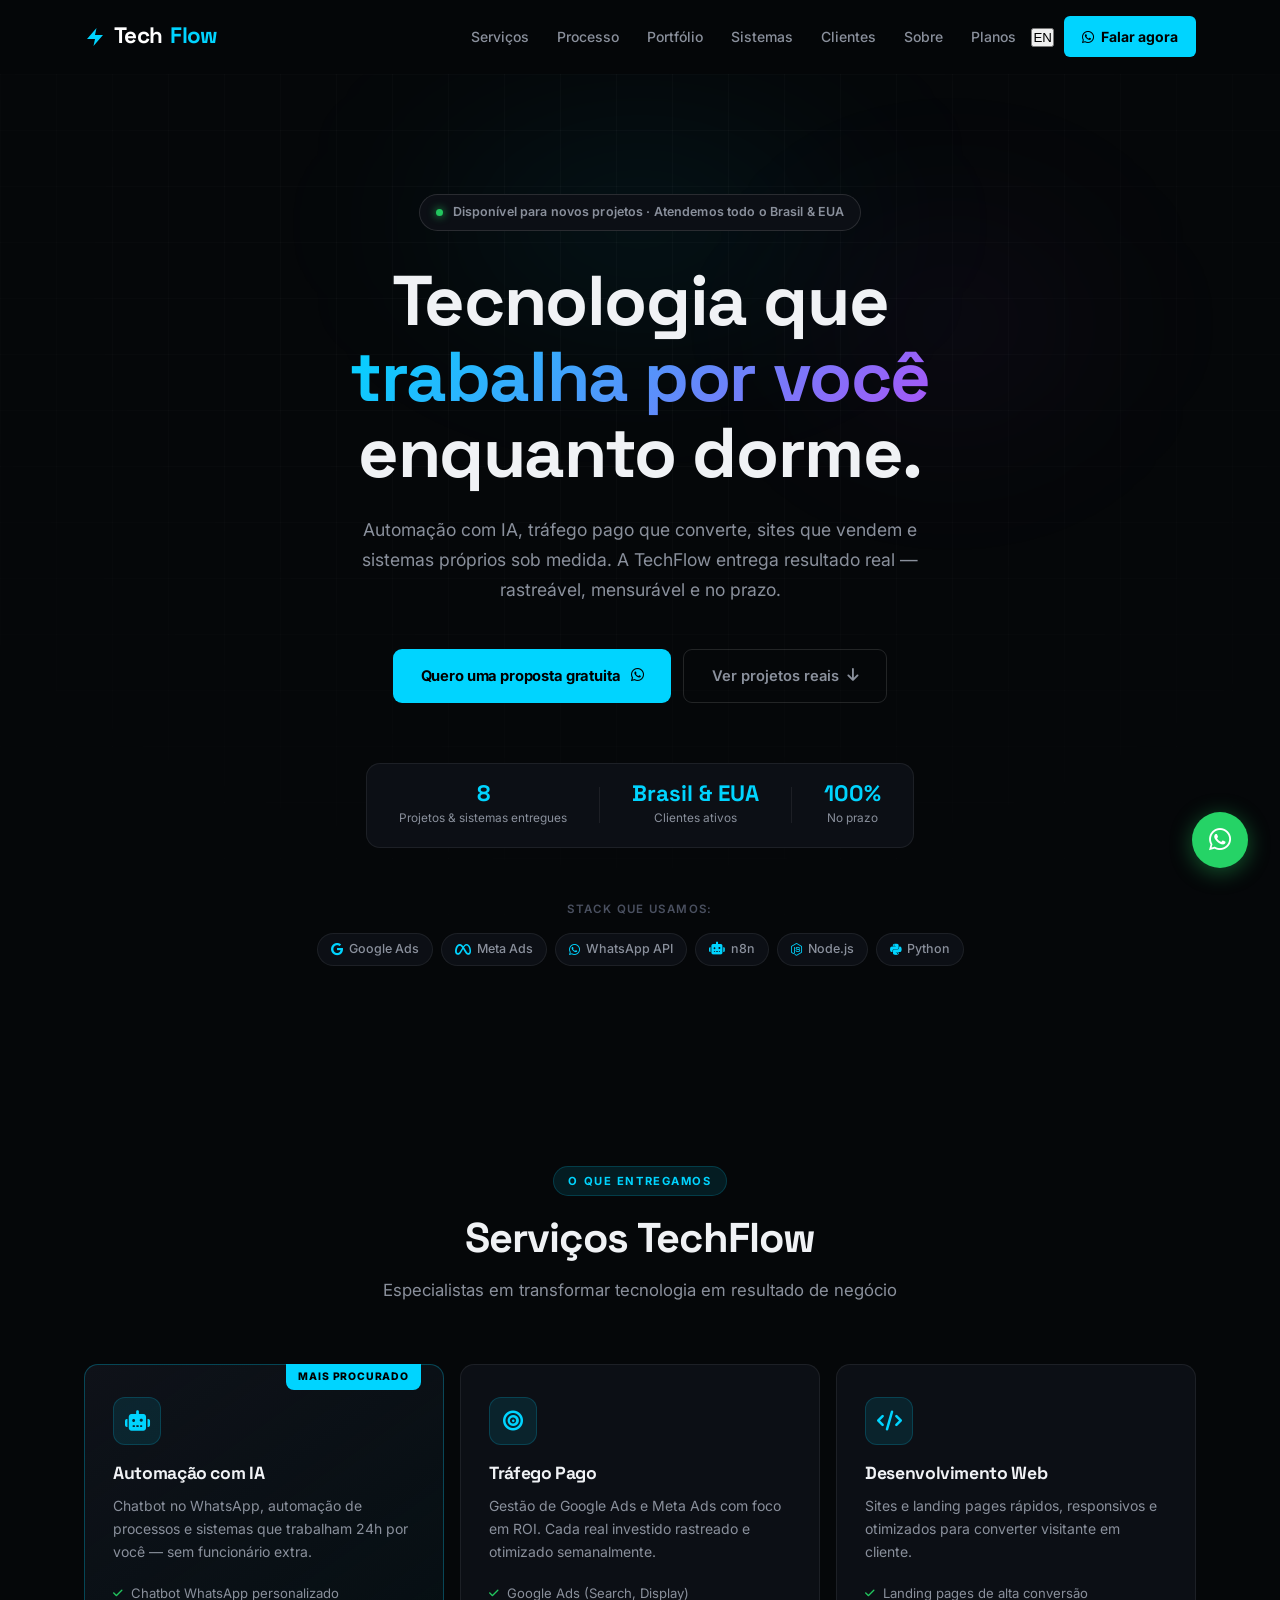
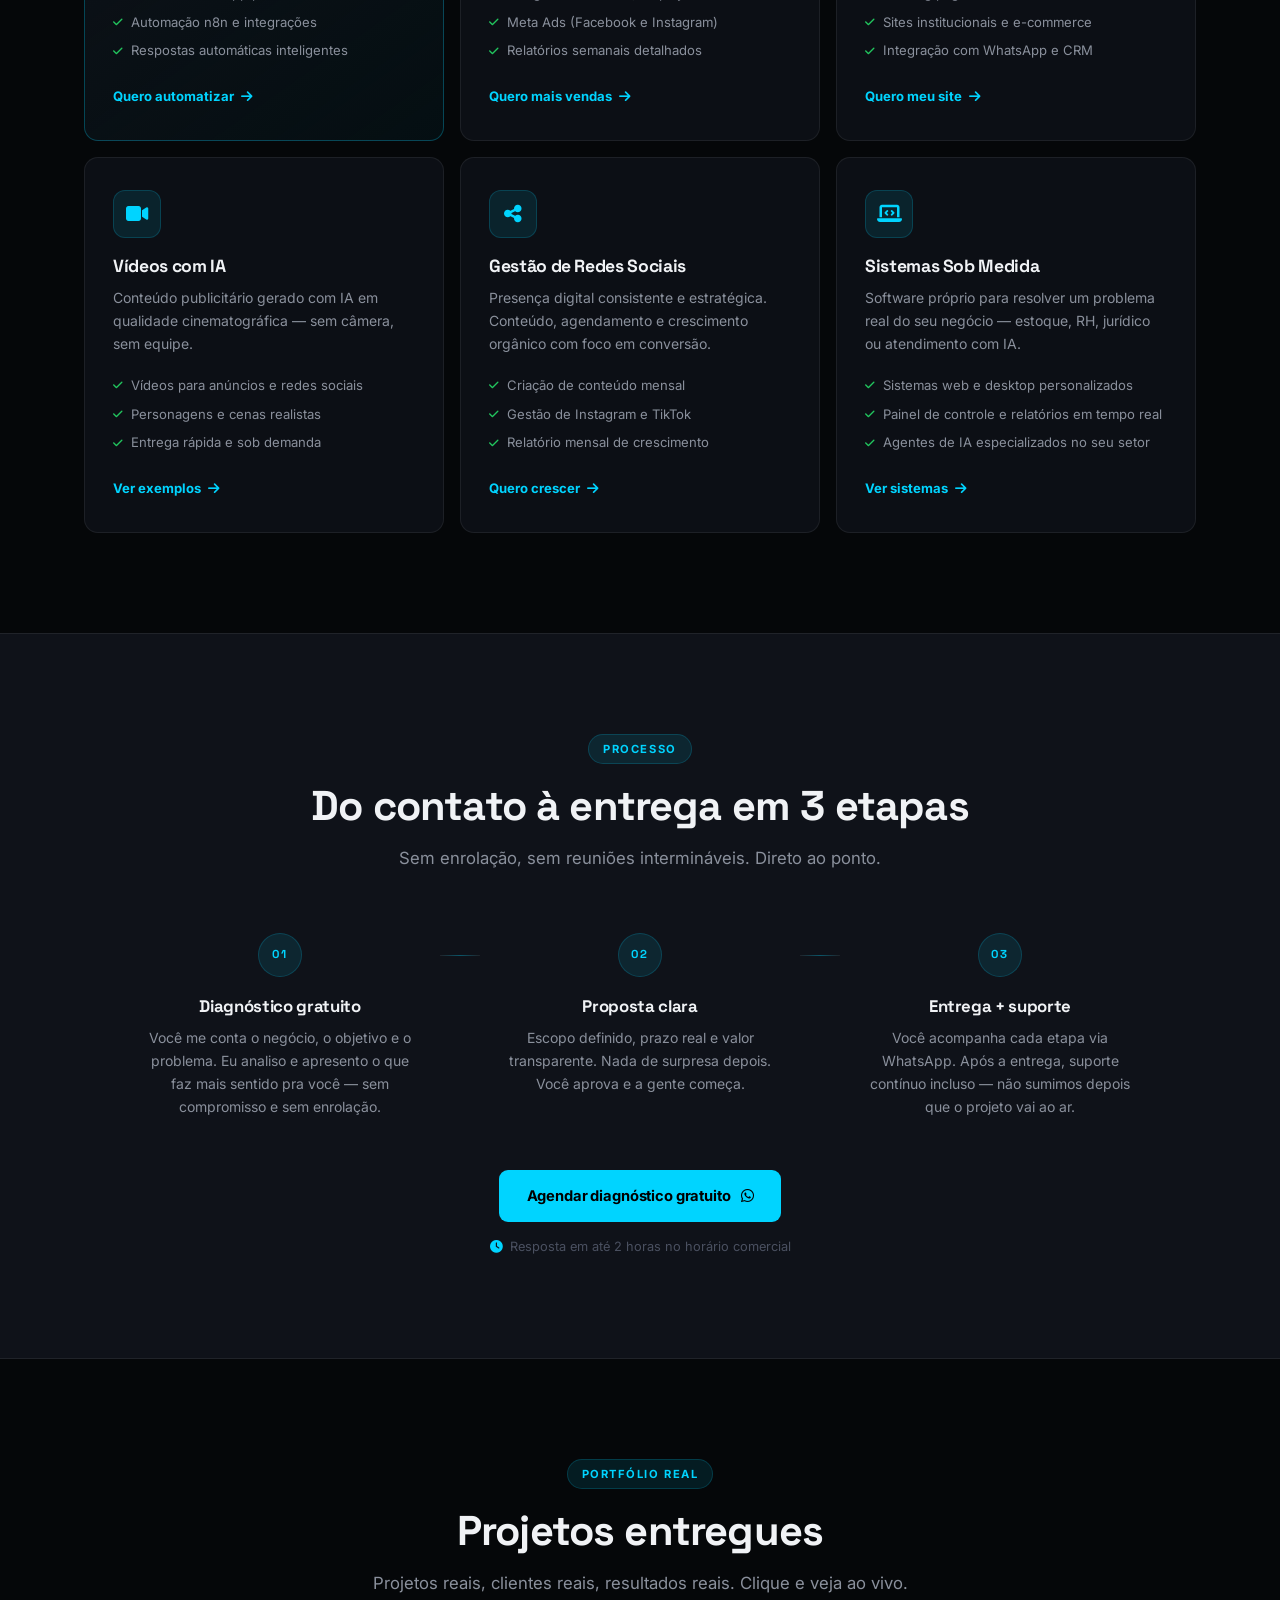
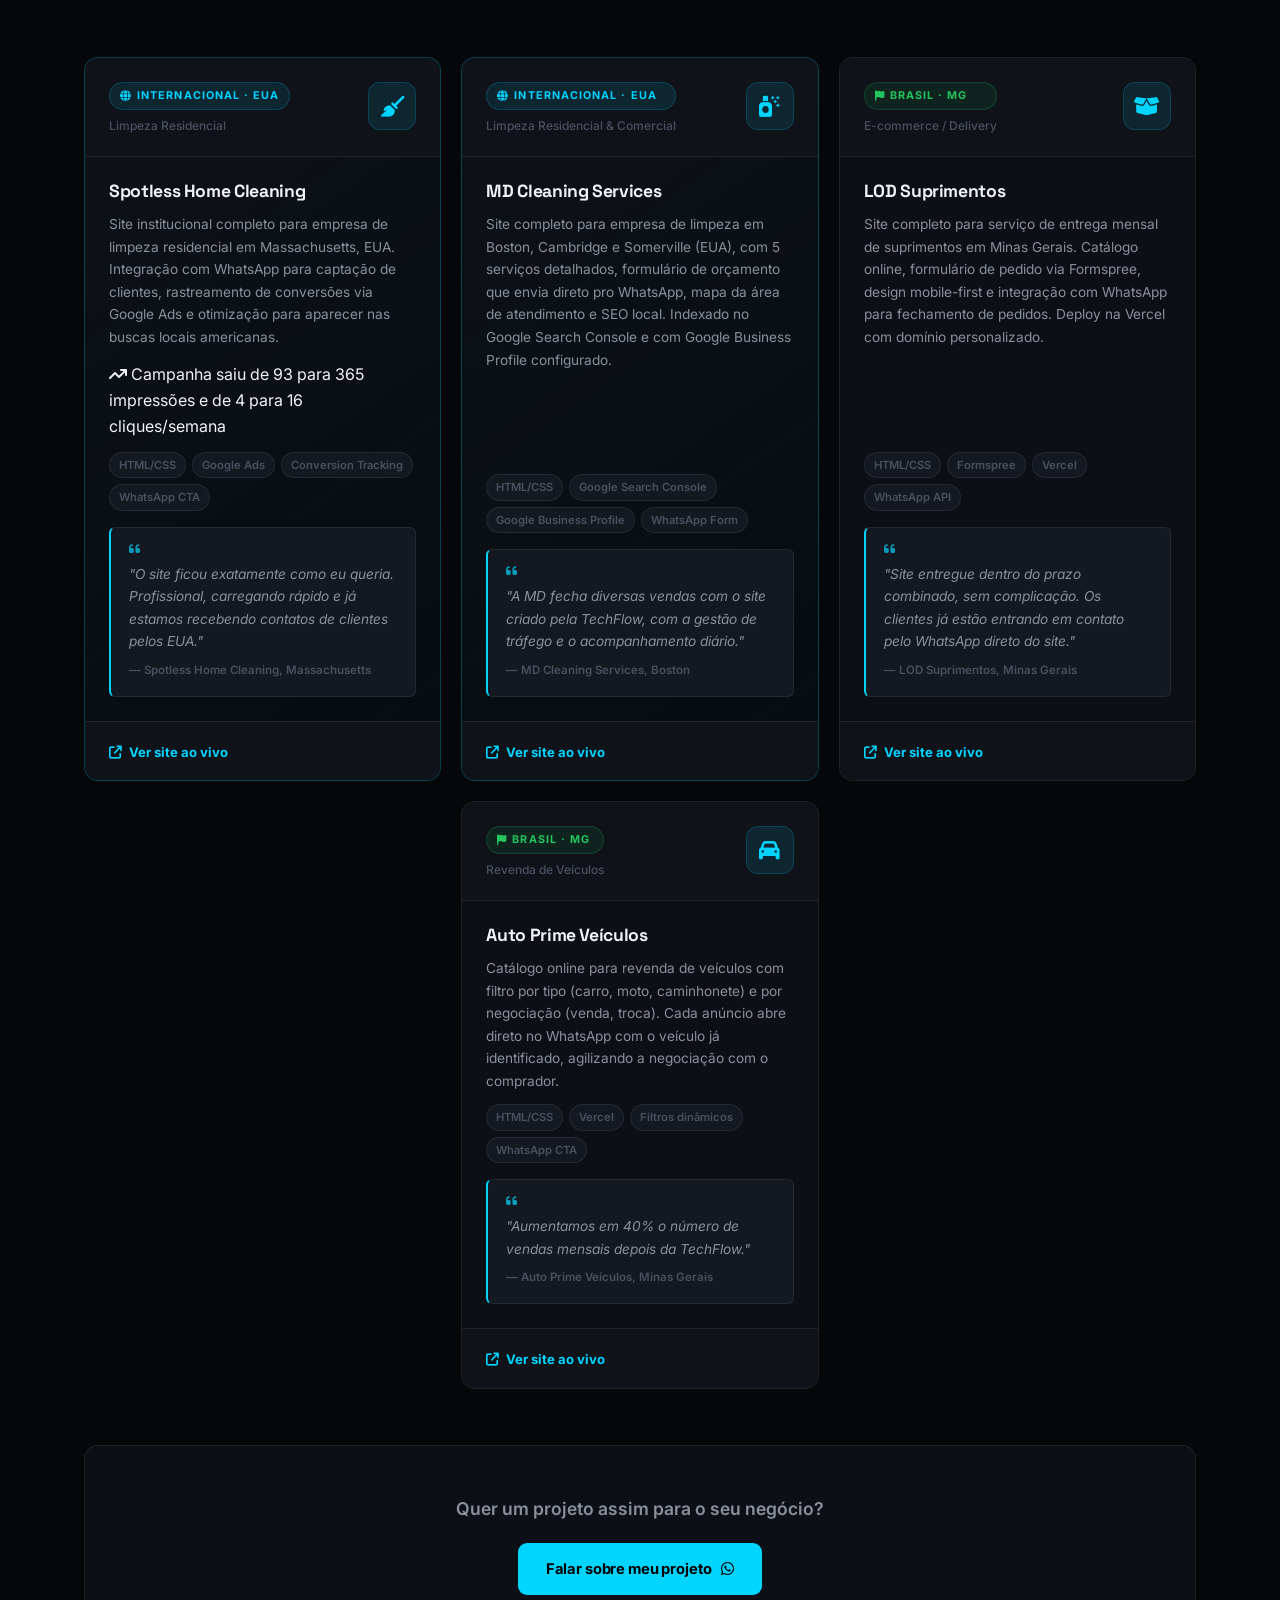
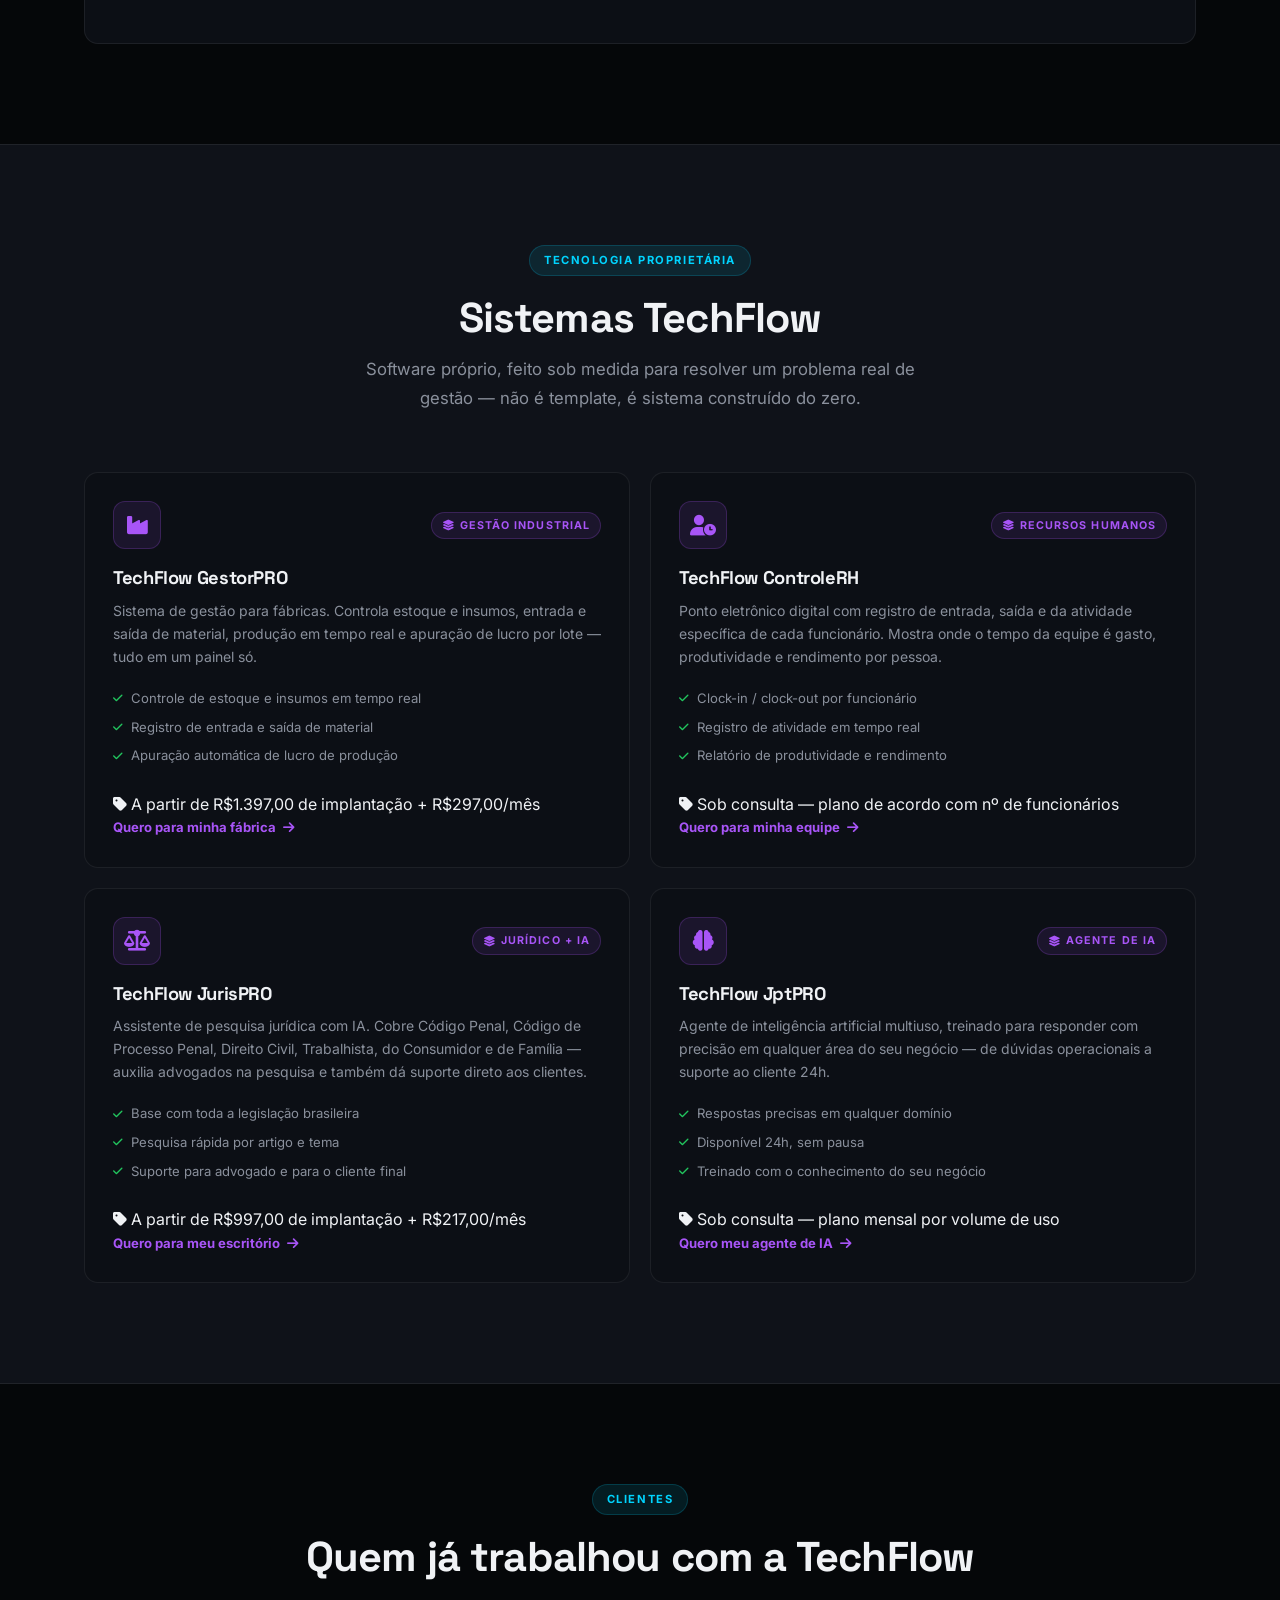
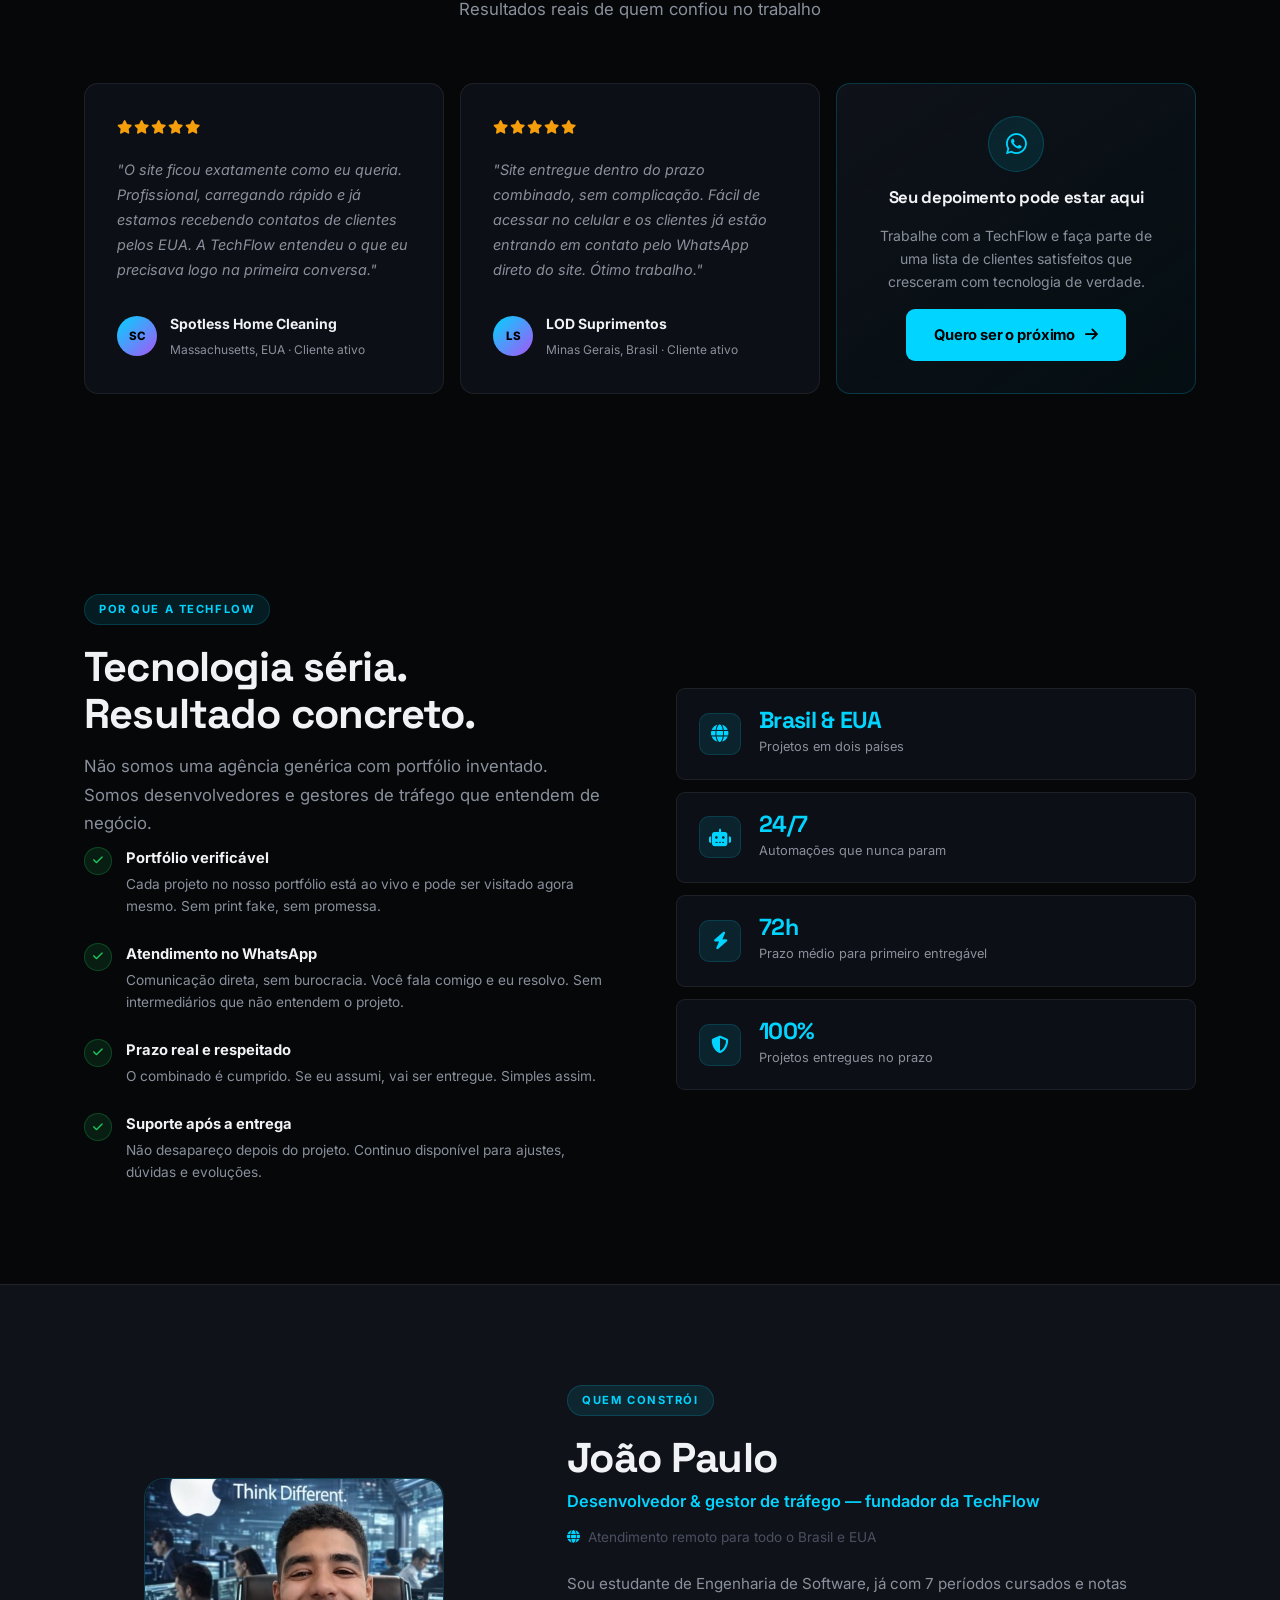
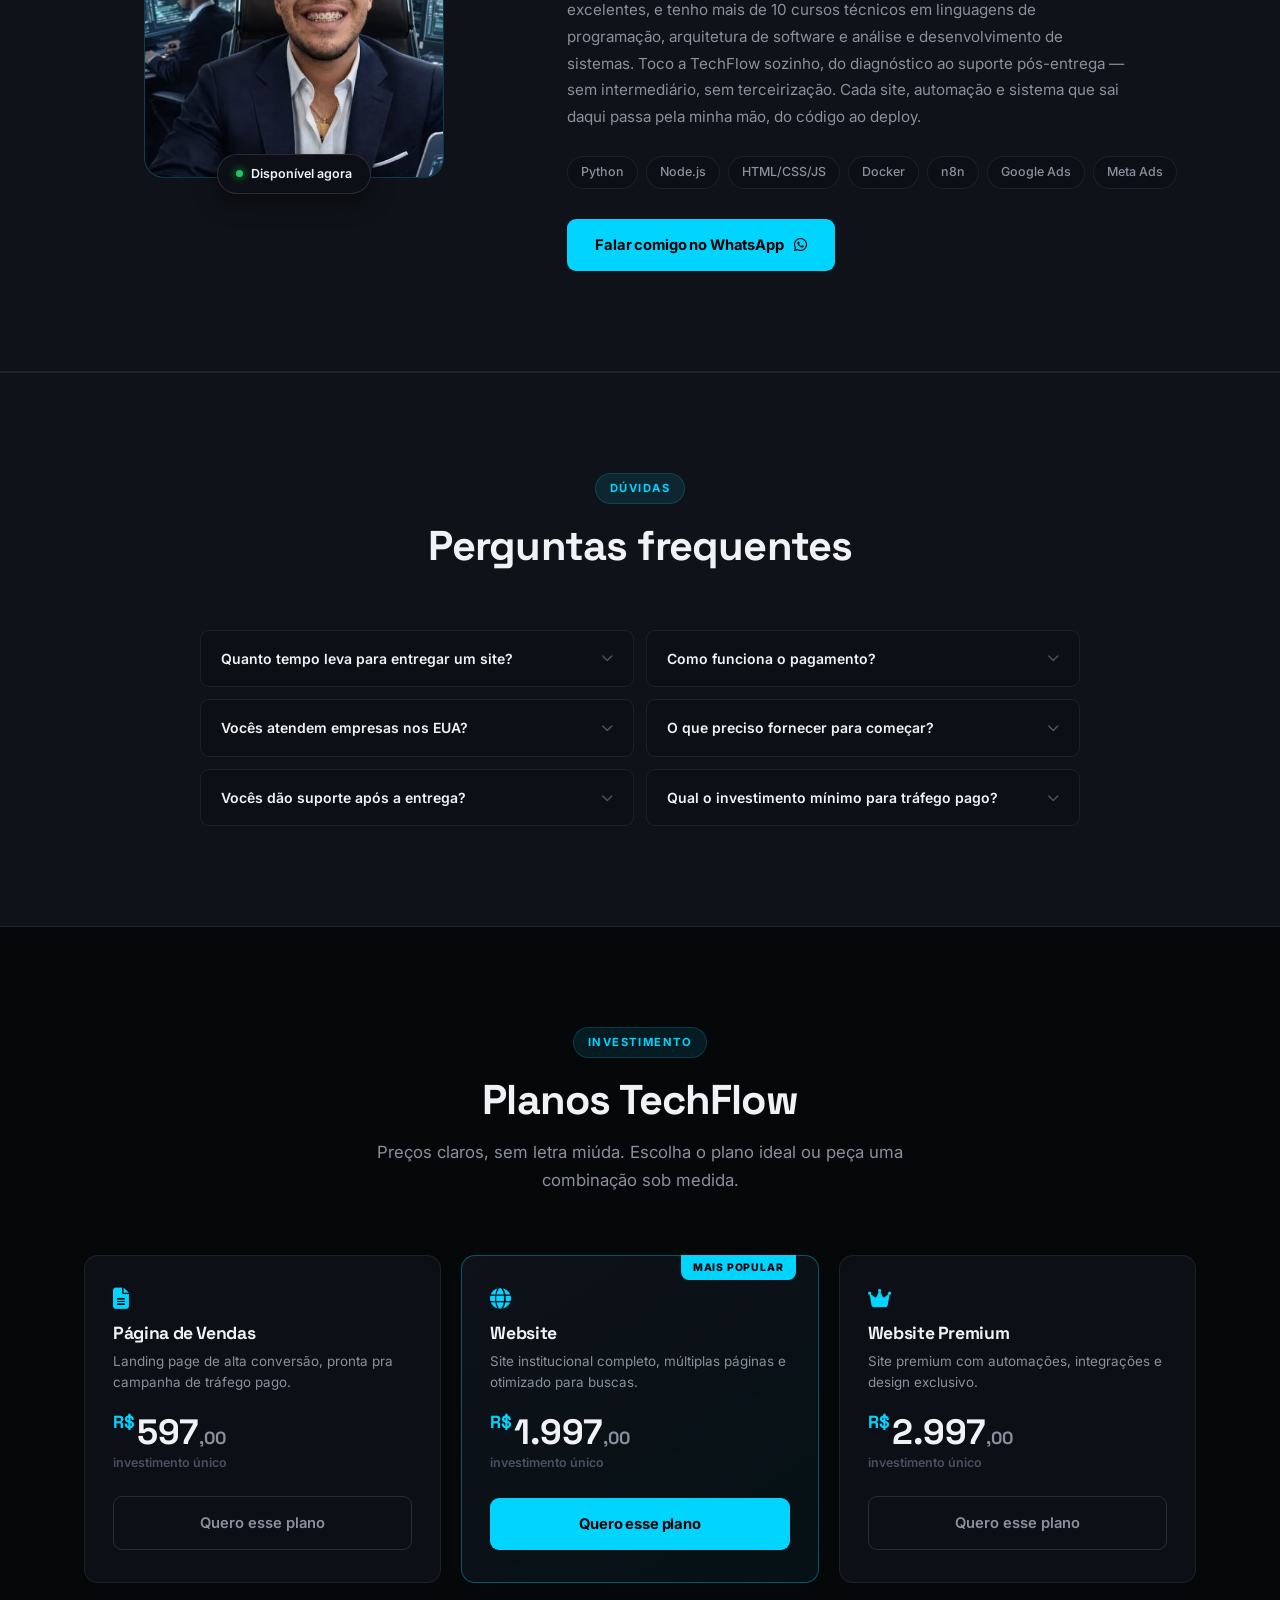
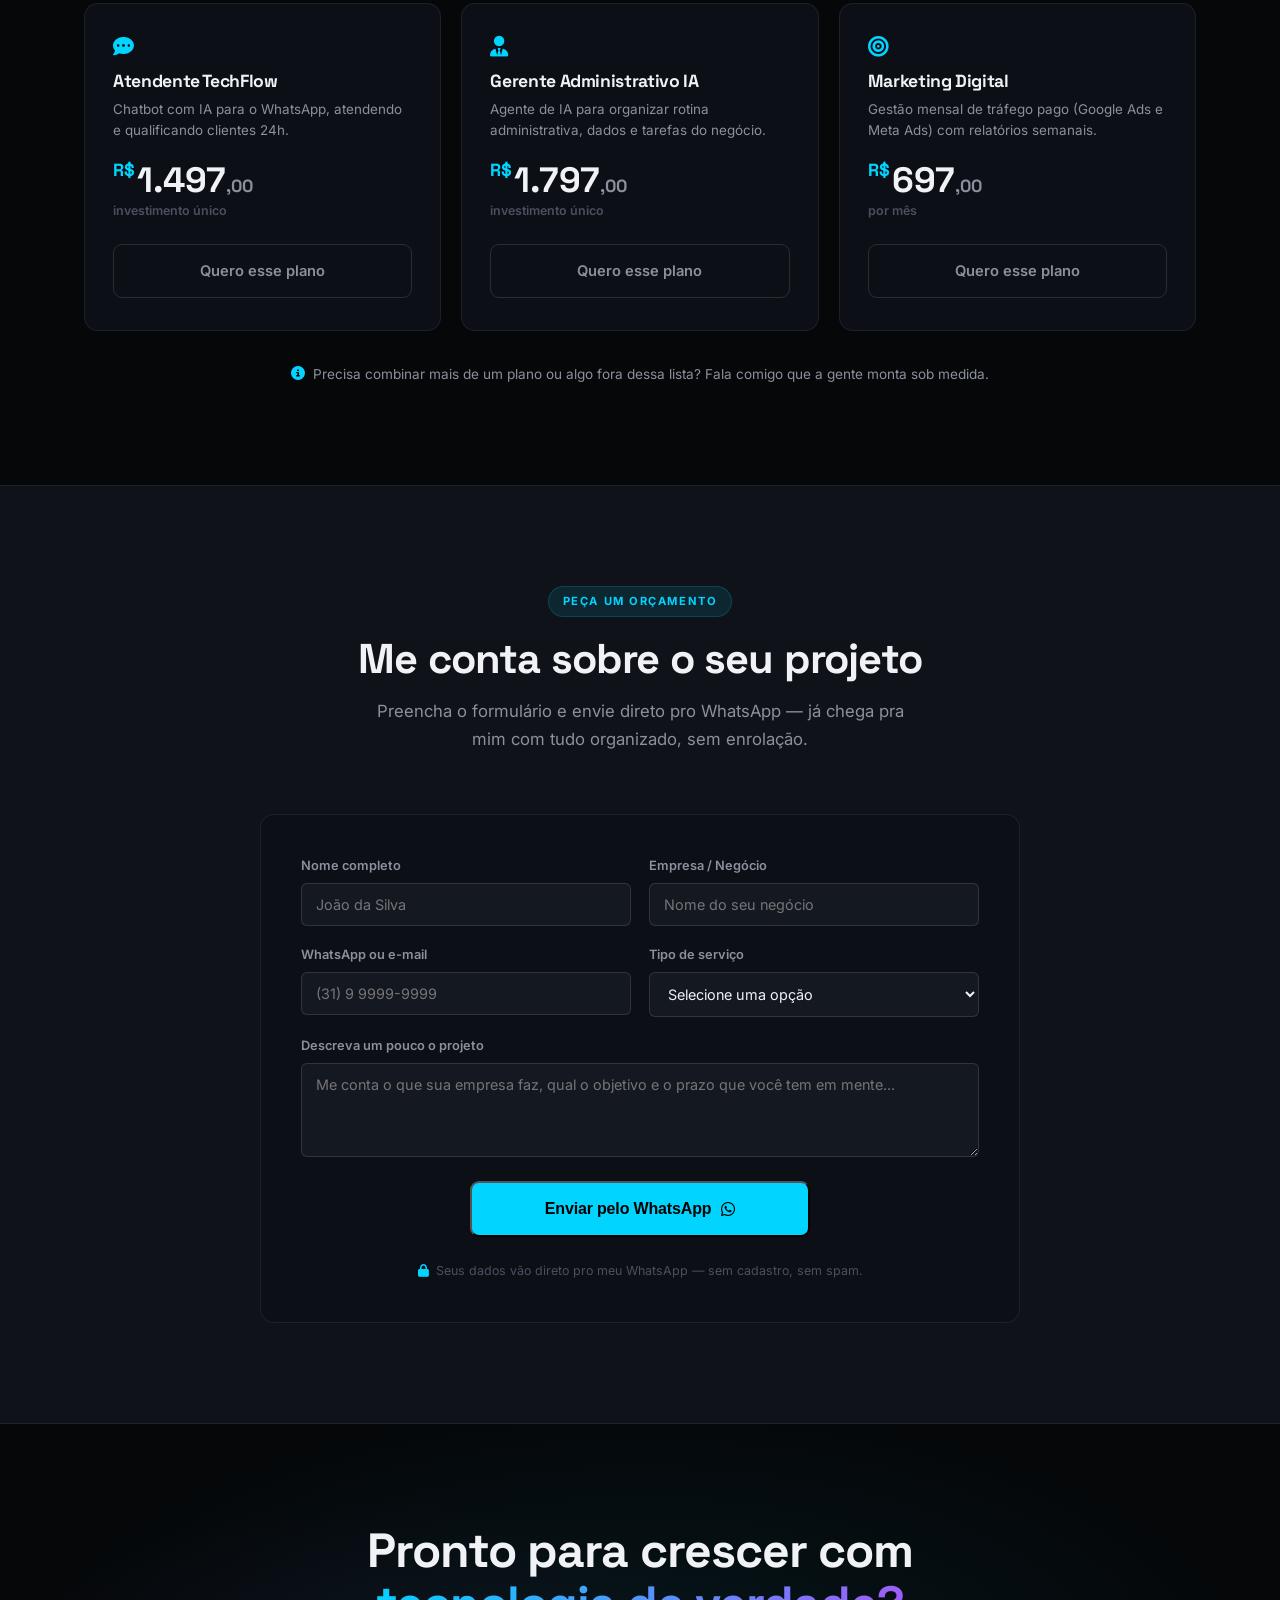
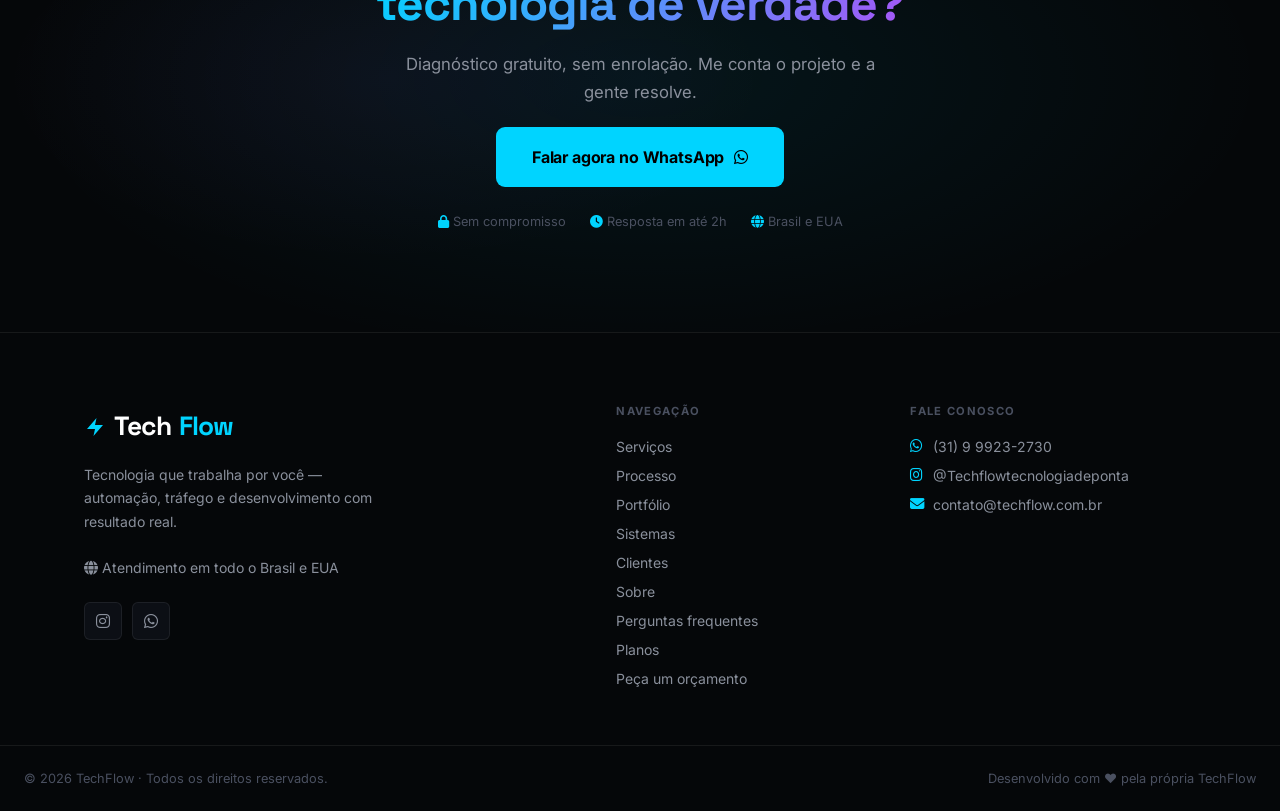
==== commit 3838c1d2: "imagem perfil" ====
--- a/index.html
+++ b/index.html
@@ -650,8 +650,8 @@
           <div class="about-visual">
             <div class="about-photo-frame">
               <div class="about-photo-placeholder">
-                <i class="fas fa-user"></i>
-              </div>
+  <img src="joaopaulo.jpg.jpeg" alt="João Paulo - Fundador TechFlow" style="width:100%; height:100%; object-fit:cover; border-radius:inherit;">
+</div>
               <div class="about-photo-badge">
                 <span class="badge-dot"></span> <span data-i18n="about_badge">Disponível agora</span>
               </div>
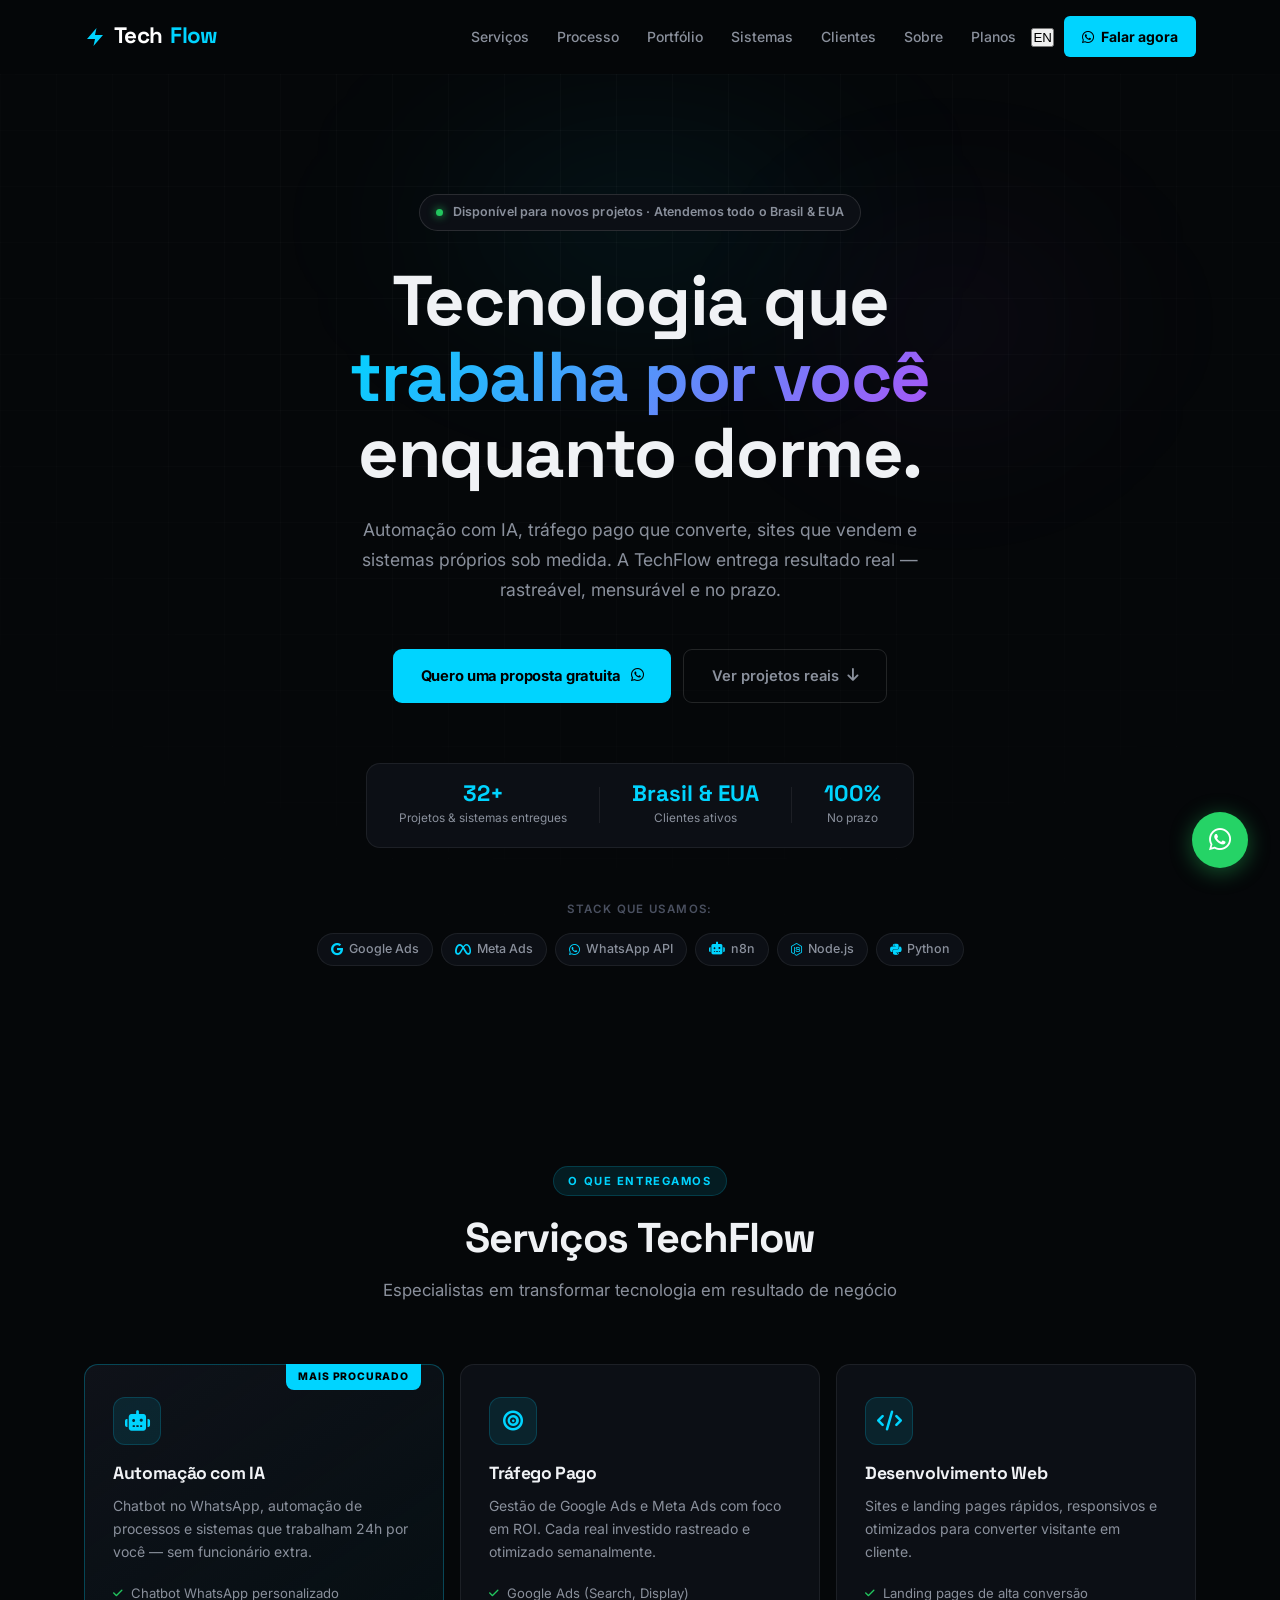
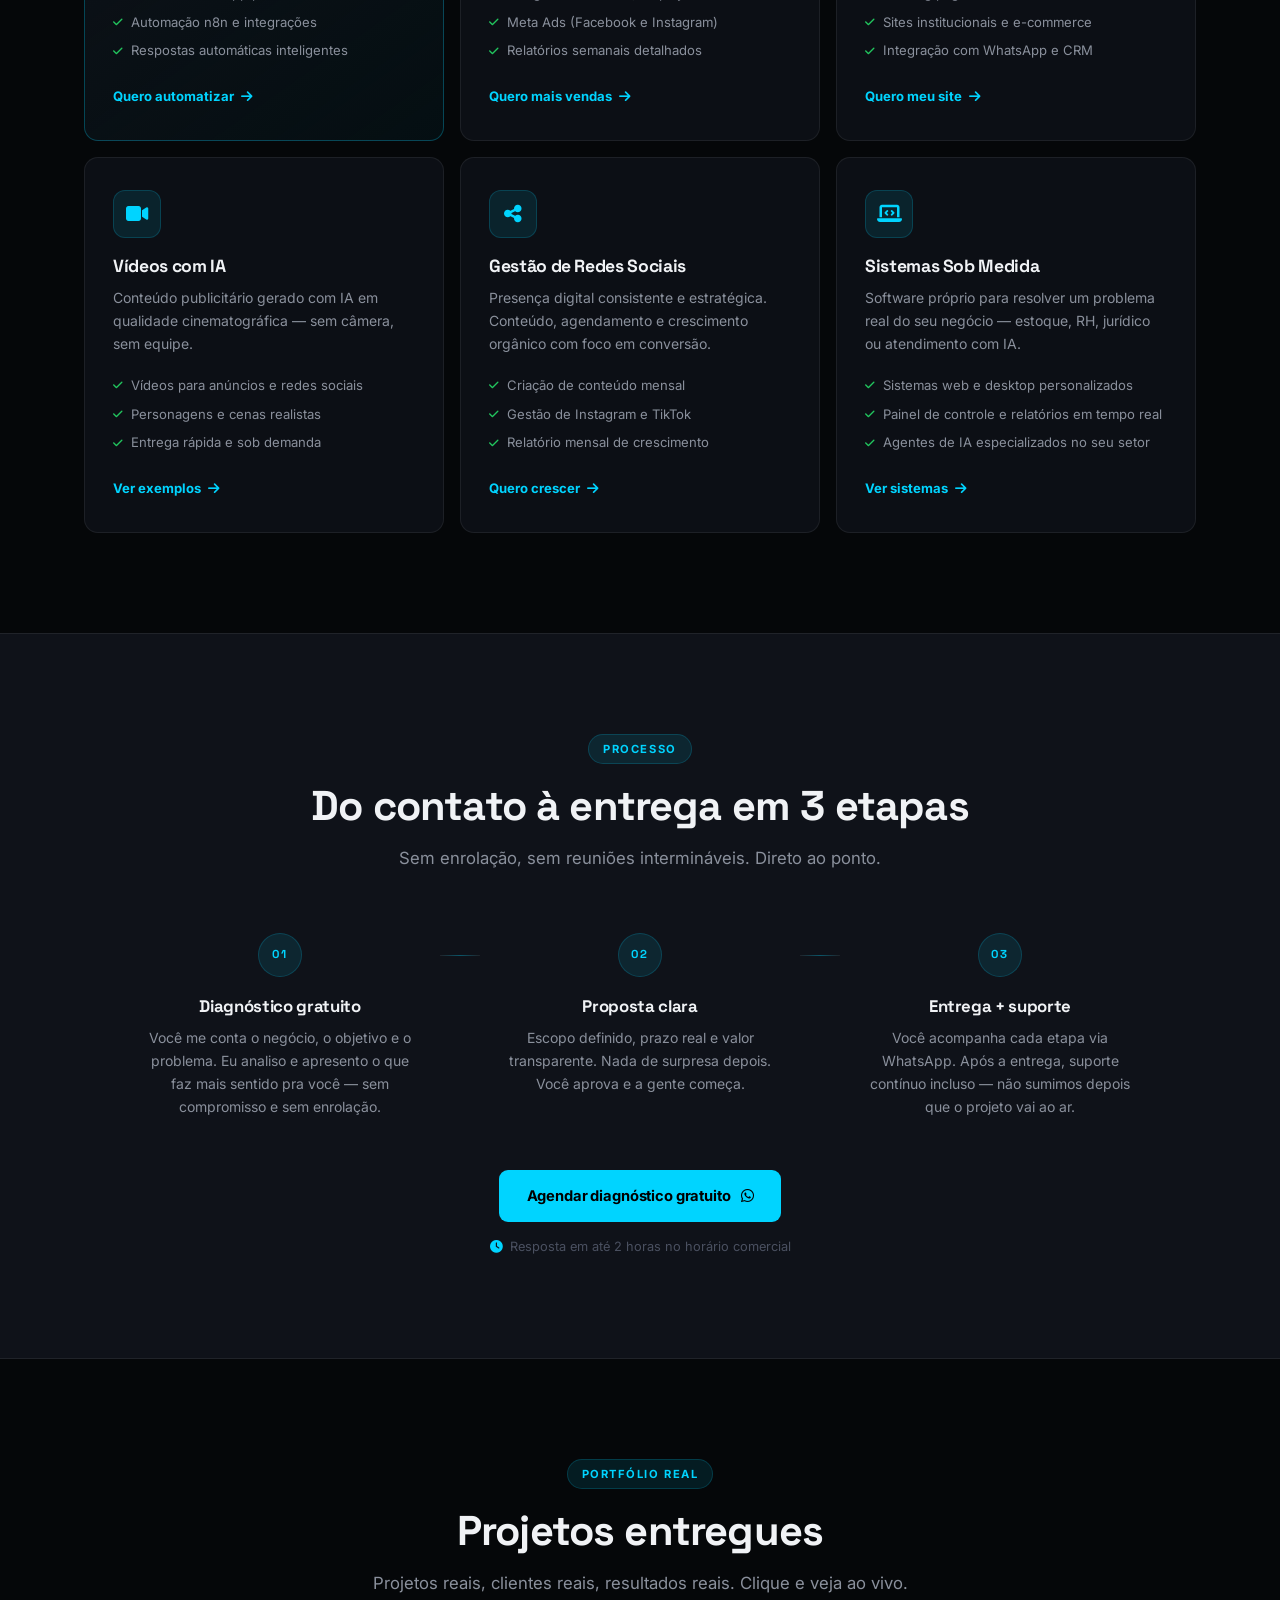
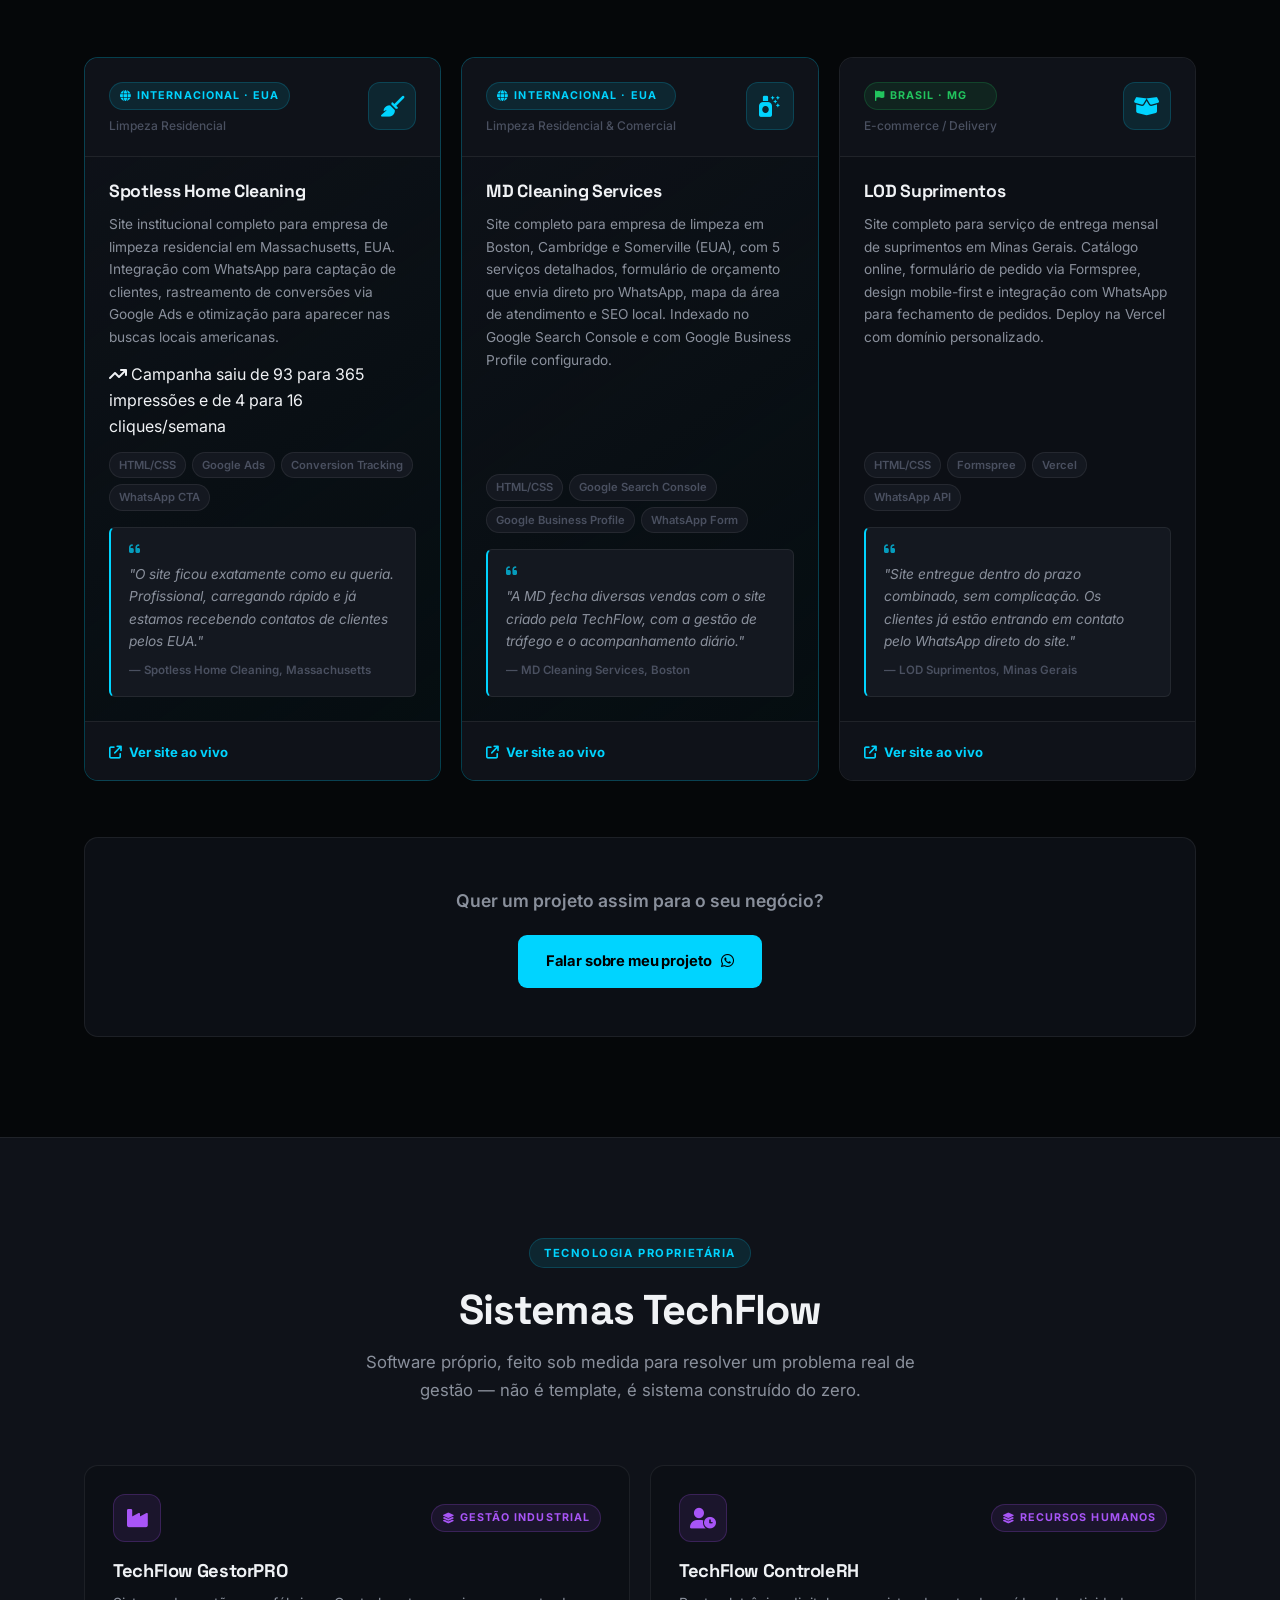
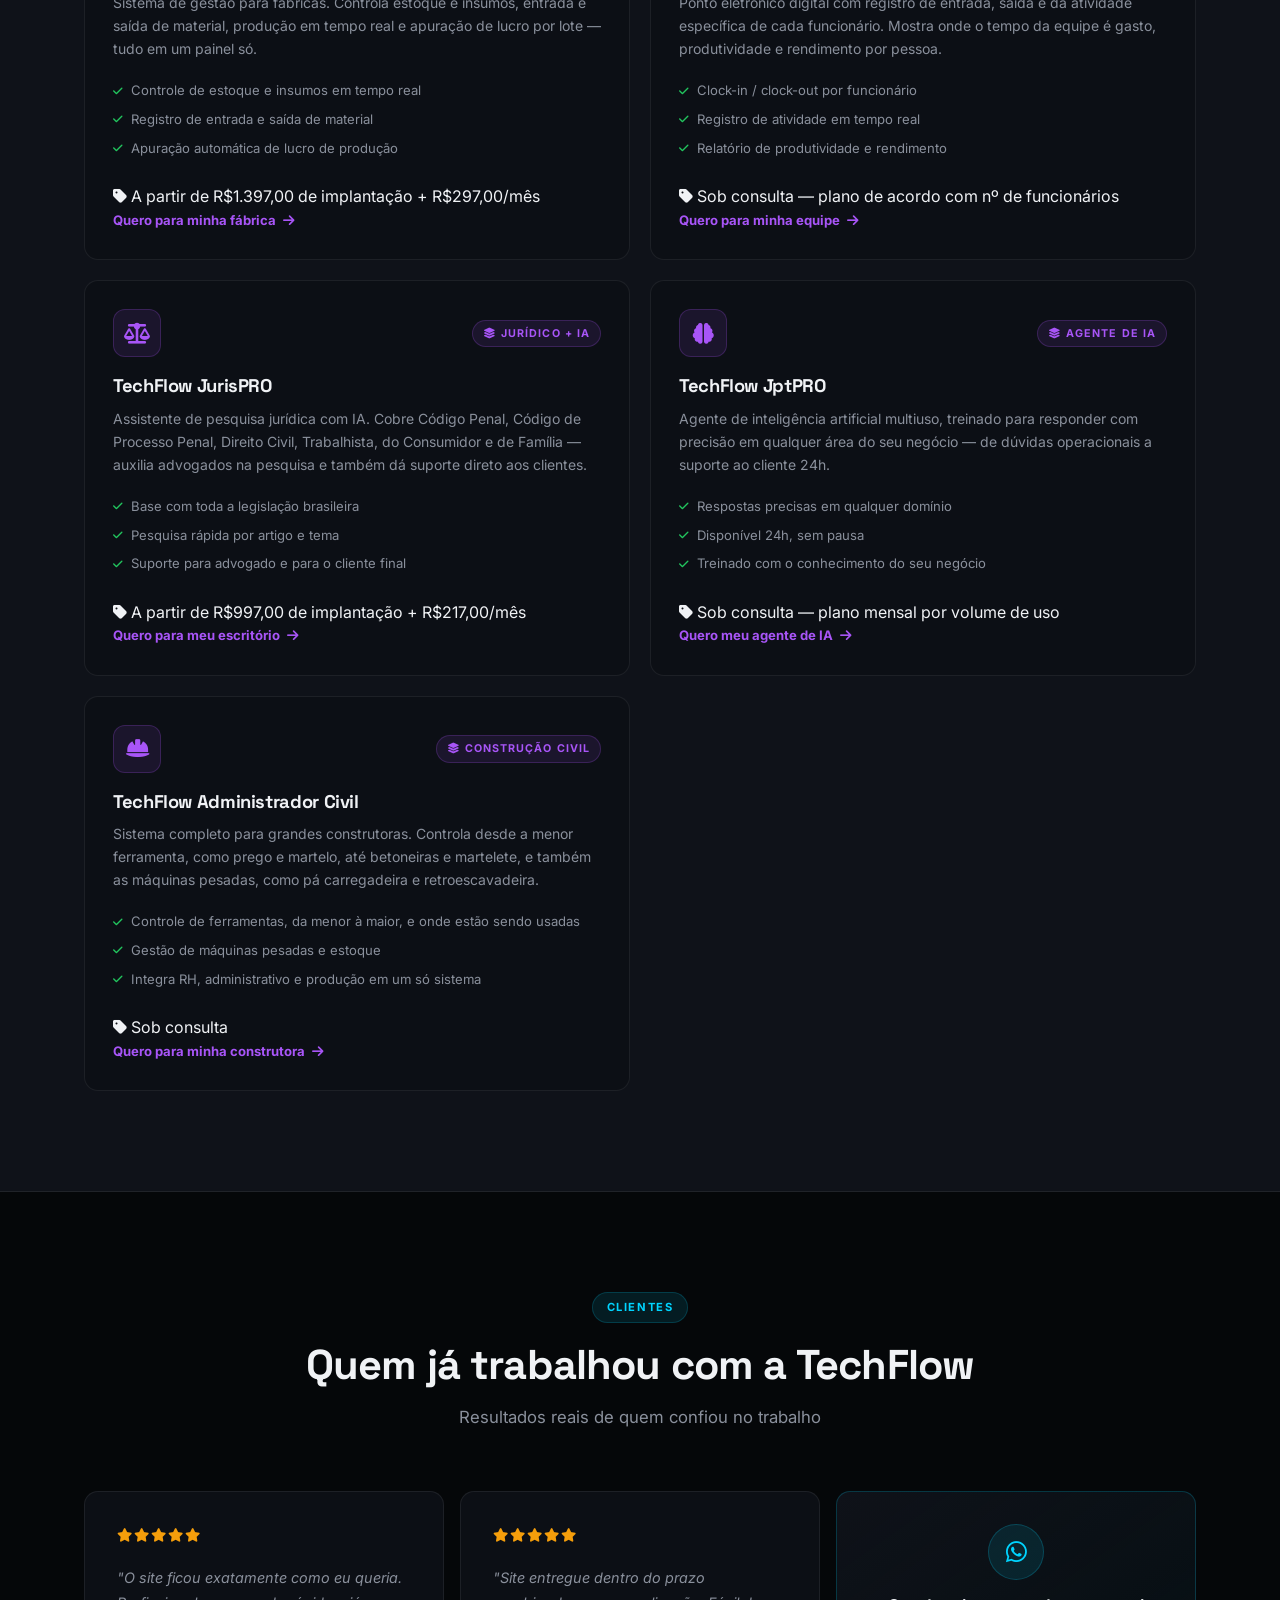
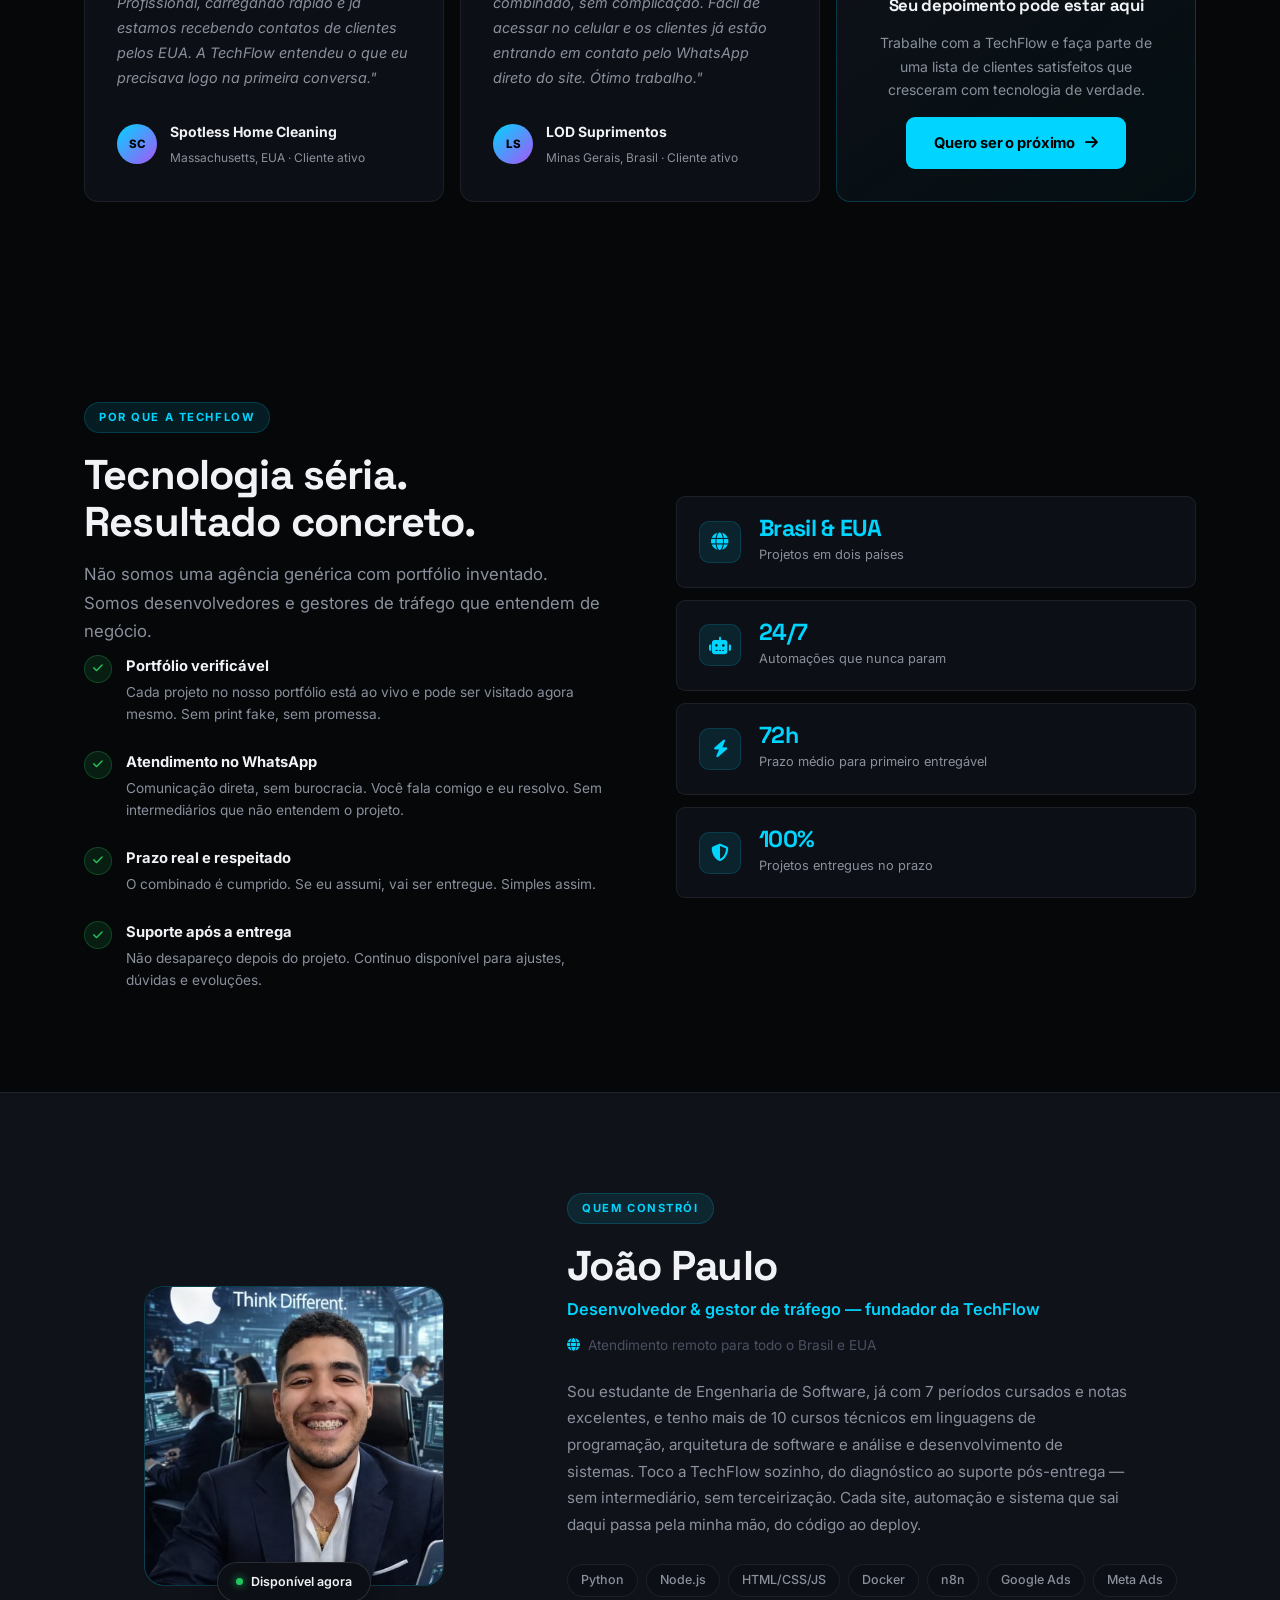
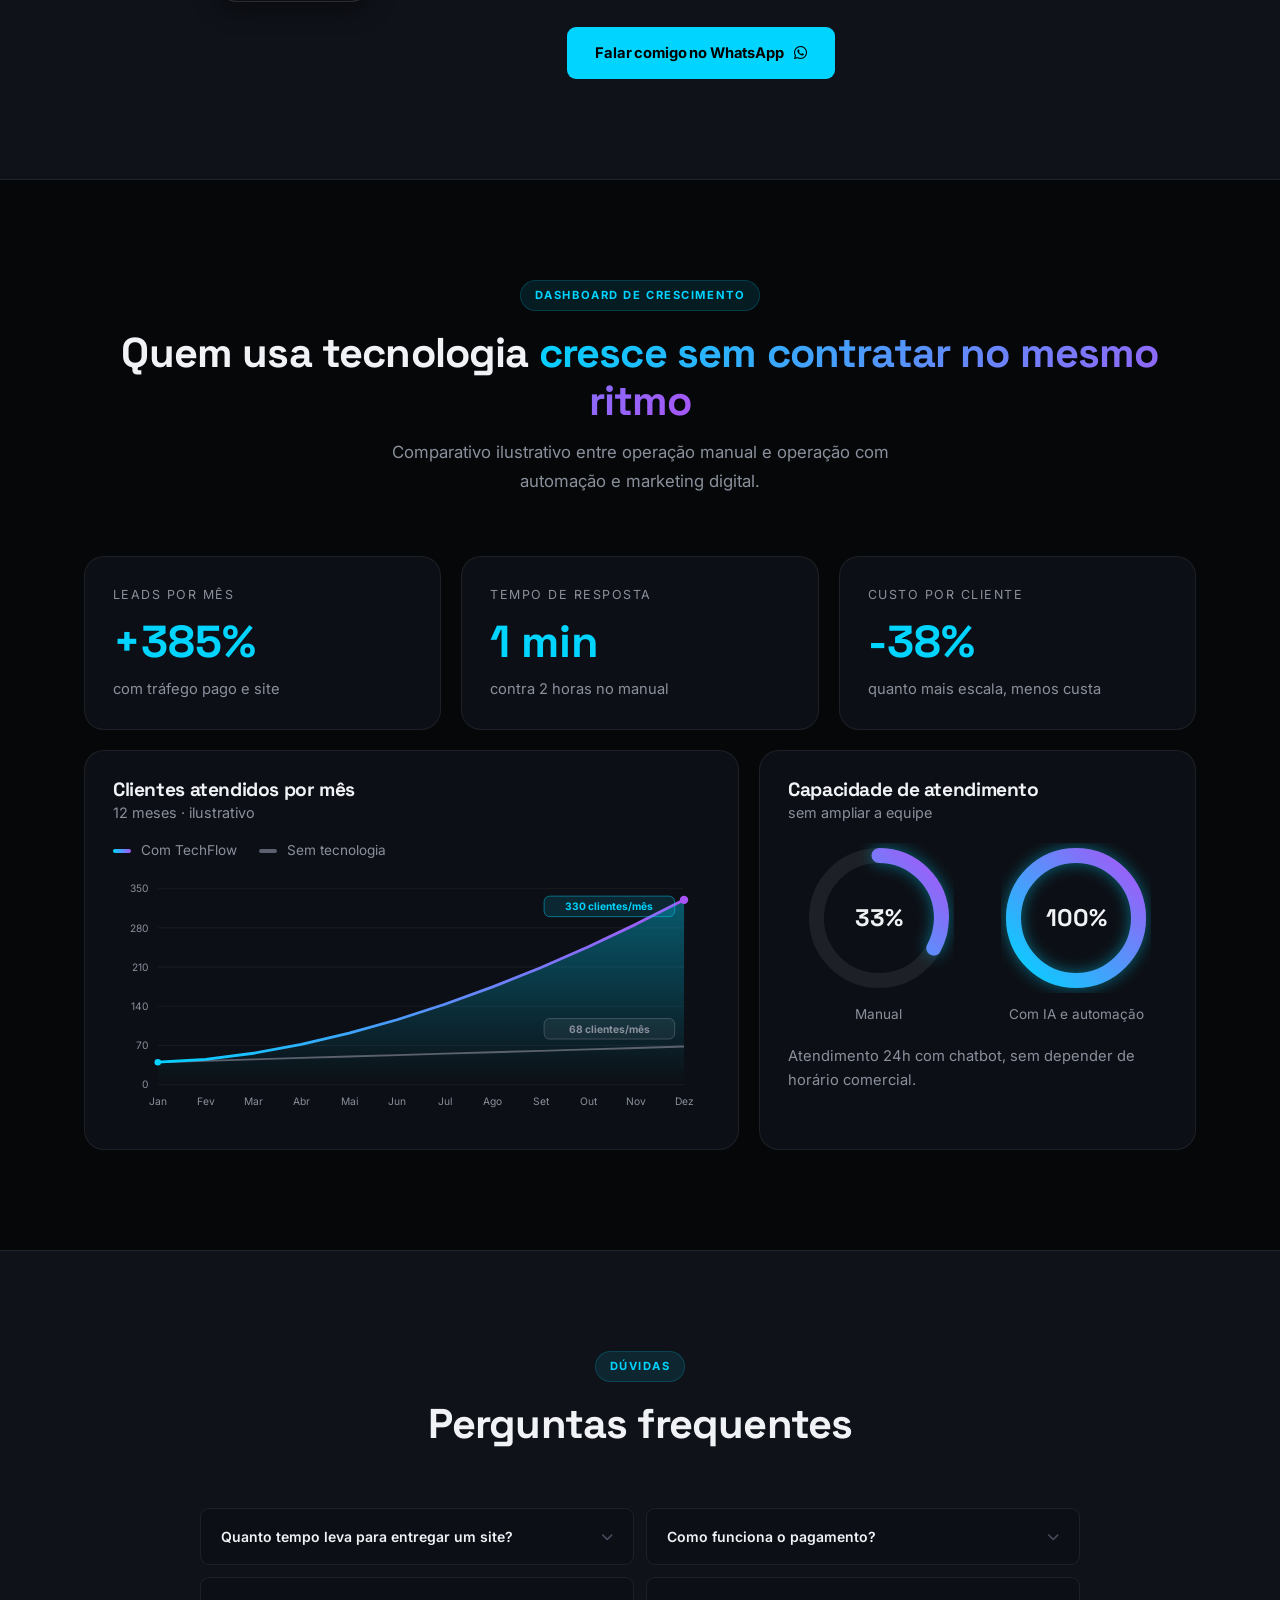
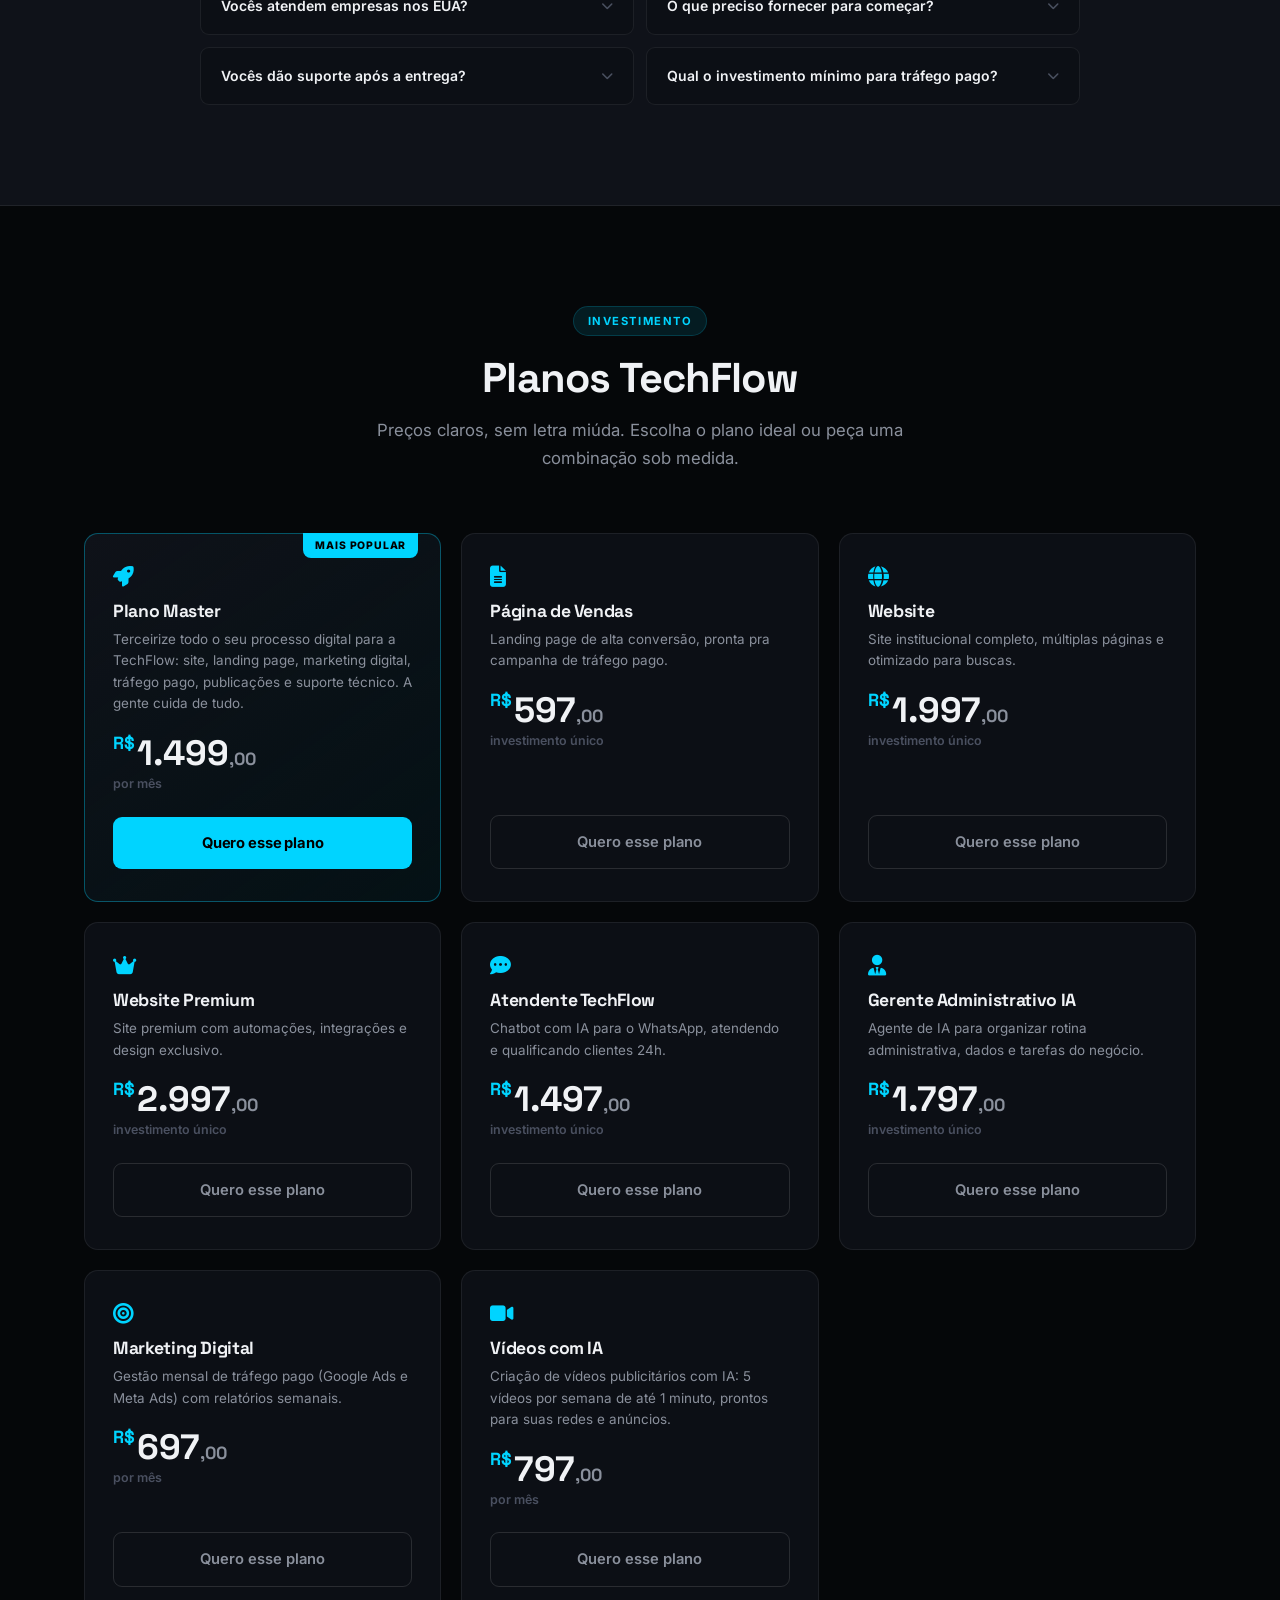
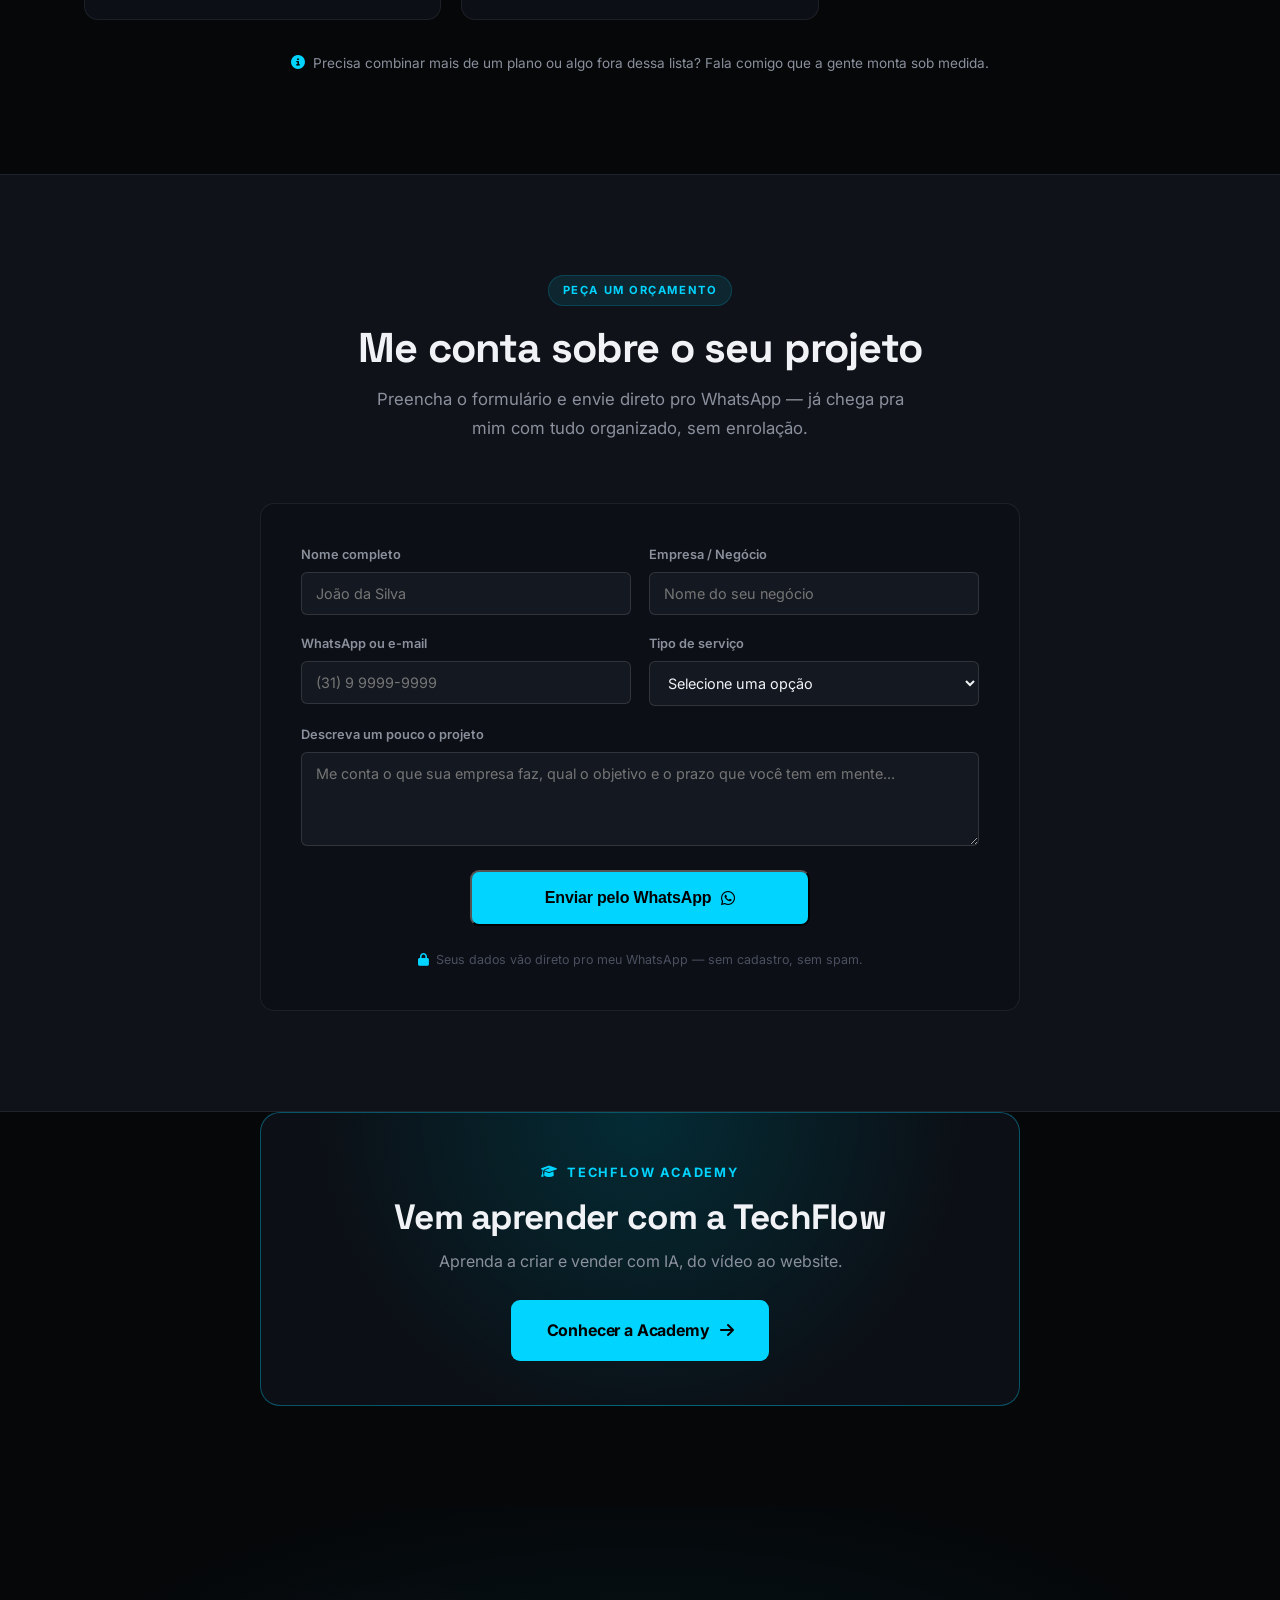
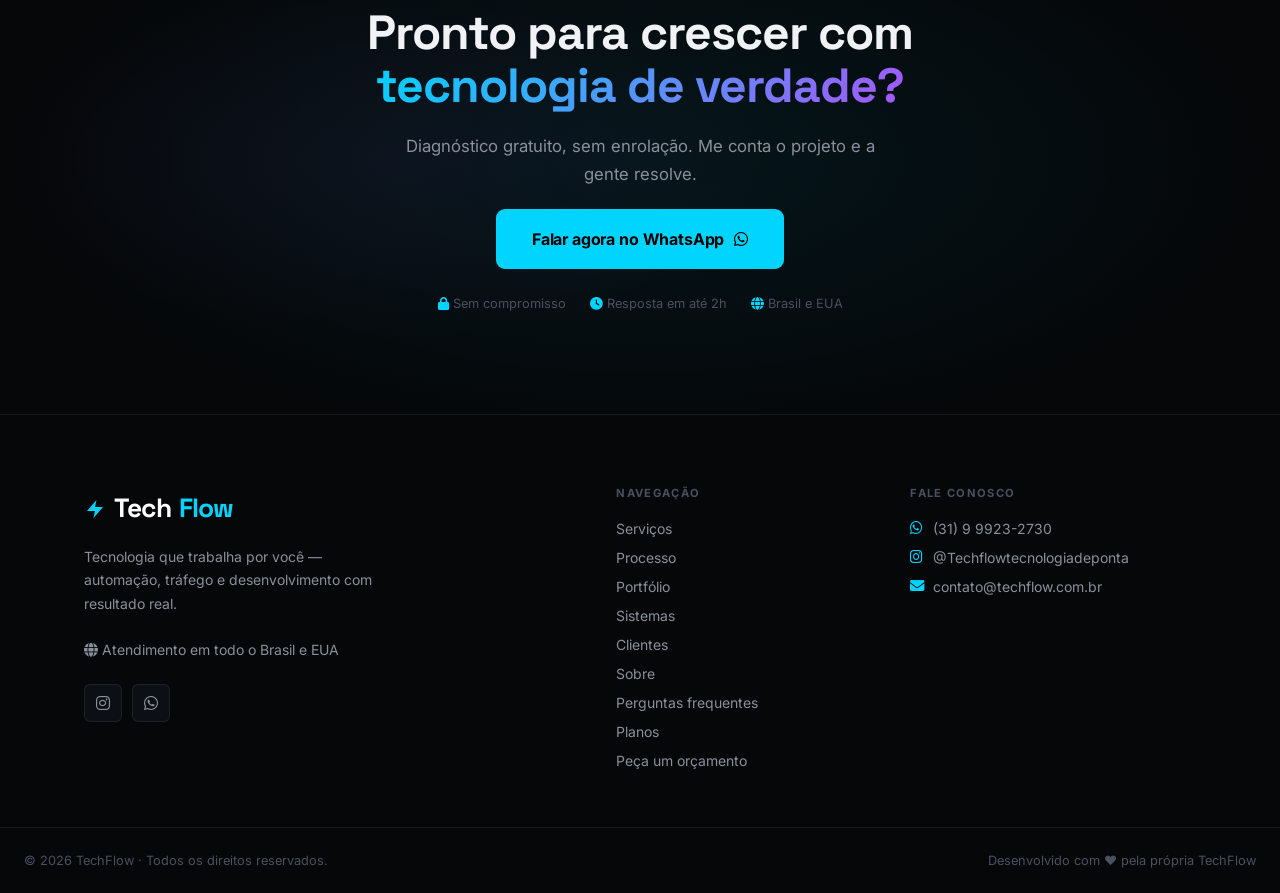
==== commit fc33019b: "final" ====
--- a/index.html
+++ b/index.html
@@ -106,7 +106,7 @@
 
         <div class="hero-stats">
           <div class="stat">
-            <strong>8</strong>
+            <strong>32+</strong>
             <span data-i18n="stat_1">Projetos &amp; sistemas entregues</span>
           </div>
           <div class="stat-divider"></div>
@@ -382,39 +382,6 @@
             </div>
           </div>
 
-          <!-- PROJETO 4 - AUTO PRIME -->
-          <div class="p-card">
-            <div class="p-card-header">
-              <div class="p-meta">
-                <span class="p-tag p-tag--br"><i class="fas fa-flag"></i> <span data-i18n="tag_br">Brasil · MG</span></span>
-                <span class="p-category" data-i18n="pf5_cat">Revenda de Veículos</span>
-              </div>
-              <div class="p-icon-wrap">
-                <i class="fas fa-car"></i>
-              </div>
-            </div>
-            <div class="p-card-body">
-              <h3>Auto Prime Veículos</h3>
-              <p data-i18n="pf5_desc">Catálogo online para revenda de veículos com filtro por tipo (carro, moto, caminhonete) e por negociação (venda, troca). Cada anúncio abre direto no WhatsApp com o veículo já identificado, agilizando a negociação com o comprador.</p>
-              <div class="p-tech-list">
-                <span class="p-tech">HTML/CSS</span>
-                <span class="p-tech">Vercel</span>
-                <span class="p-tech">Filtros dinâmicos</span>
-                <span class="p-tech">WhatsApp CTA</span>
-              </div>
-              <blockquote class="p-quote">
-                <i class="fas fa-quote-left"></i>
-                <p data-i18n="pf5_quote">"Aumentamos em 40% o número de vendas mensais depois da TechFlow."</p>
-                <cite data-i18n="pf5_cite">— Auto Prime Veículos, Minas Gerais</cite>
-              </blockquote>
-            </div>
-            <div class="p-card-footer">
-              <a href="https://autoprime-peach.vercel.app" target="_blank" rel="noopener noreferrer" class="p-link p-link--live">
-                <i class="fas fa-arrow-up-right-from-square"></i> <span data-i18n="pf_live">Ver site ao vivo</span>
-              </a>
-            </div>
-          </div>
-
         </div>
 
         <!-- CTA pós portfólio -->
@@ -508,6 +475,24 @@
               <i class="fas fa-tag"></i> <span data-i18n="saas4_price">Sob consulta — plano mensal por volume de uso</span>
             </div>
             <a href="https://api.whatsapp.com/send?phone=5531999232730&text=Quero%20saber%20mais%20sobre%20o%20TechFlow%20JptPRO!" target="_blank" rel="noopener noreferrer" class="service-link"><span data-i18n="saas4_link">Quero meu agente de IA</span> <i class="fas fa-arrow-right"></i></a>
+          </div>
+
+          <div class="saas-card">
+            <div class="saas-card-top">
+              <div class="p-icon-wrap saas-icon"><i class="fas fa-helmet-safety"></i></div>
+              <span class="p-tag p-tag--saas"><i class="fas fa-layer-group"></i> <span data-i18n="saas5_cat">Construção Civil</span></span>
+            </div>
+            <h3>TechFlow Administrador Civil</h3>
+            <p data-i18n="saas5_desc">Sistema completo para grandes construtoras. Controla desde a menor ferramenta, como prego e martelo, até betoneiras e martelete, e também as máquinas pesadas, como pá carregadeira e retroescavadeira.</p>
+            <ul class="service-list">
+              <li><i class="fas fa-check"></i> <span data-i18n="saas5_li1">Controle de ferramentas, da menor à maior, e onde estão sendo usadas</span></li>
+              <li><i class="fas fa-check"></i> <span data-i18n="saas5_li2">Gestão de máquinas pesadas e estoque</span></li>
+              <li><i class="fas fa-check"></i> <span data-i18n="saas5_li3">Integra RH, administrativo e produção em um só sistema</span></li>
+            </ul>
+            <div class="saas-price">
+              <i class="fas fa-tag"></i> <span data-i18n="saas5_price">Sob consulta</span>
+            </div>
+            <a href="https://api.whatsapp.com/send?phone=5531999232730&text=Quero%20saber%20mais%20sobre%20o%20TechFlow%20Administrador%20Civil!" target="_blank" rel="noopener noreferrer" class="service-link"><span data-i18n="saas5_link">Quero para minha construtora</span> <i class="fas fa-arrow-right"></i></a>
           </div>
 
         </div>
@@ -682,6 +667,103 @@
       </div>
     </section>
 
+    <!-- ===== DASHBOARD DE CRESCIMENTO ===== -->
+    <section id="crescimento" class="growth">
+      <div class="container">
+        <div class="section-header">
+          <div class="section-label" data-i18n="gr_label">Dashboard de crescimento</div>
+          <h2 class="section-title"><span data-i18n="gr_h1">Quem usa tecnologia</span> <span class="gradient-text" data-i18n="gr_h2">cresce sem contratar no mesmo ritmo</span></h2>
+          <p class="section-sub" data-i18n="gr_sub">Comparativo ilustrativo entre operação manual e operação com automação e marketing digital.</p>
+        </div>
+
+        <div class="growth-metrics">
+          <div class="growth-card">
+            <span class="gm-label" data-i18n="gr_m1_l">Leads por mês</span>
+            <strong class="gm-value">+385%</strong>
+            <span class="gm-desc" data-i18n="gr_m1_d">com tráfego pago e site</span>
+          </div>
+          <div class="growth-card">
+            <span class="gm-label" data-i18n="gr_m2_l">Tempo de resposta</span>
+            <strong class="gm-value" data-i18n="gr_m2_v">1 min</strong>
+            <span class="gm-desc" data-i18n="gr_m2_d">contra 2 horas no manual</span>
+          </div>
+          <div class="growth-card">
+            <span class="gm-label" data-i18n="gr_m3_l">Custo por cliente</span>
+            <strong class="gm-value">-38%</strong>
+            <span class="gm-desc" data-i18n="gr_m3_d">quanto mais escala, menos custa</span>
+          </div>
+        </div>
+
+        <div class="growth-panels">
+          <div class="growth-card growth-chart">
+            <h3 data-i18n="gr_c_t">Clientes atendidos por mês</h3>
+            <p class="gc-sub" data-i18n="gr_c_s">12 meses · ilustrativo</p>
+            <div class="gc-legend">
+              <span><i class="gc-dot gc-dot--on"></i> <span data-i18n="gr_c_on">Com TechFlow</span></span>
+              <span><i class="gc-dot gc-dot--off"></i> <span data-i18n="gr_c_off">Sem tecnologia</span></span>
+            </div>
+            <svg viewBox="0 0 640 270" class="gc-svg" role="img" aria-label="Gráfico ilustrativo de clientes atendidos por mês">
+              <defs>
+                <linearGradient id="gcFill" x1="0" y1="0" x2="0" y2="1">
+                  <stop offset="0%" stop-color="#00d4ff" stop-opacity="0.38"/>
+                  <stop offset="100%" stop-color="#00d4ff" stop-opacity="0"/>
+                </linearGradient>
+                <linearGradient id="gcLine" x1="0" y1="0" x2="1" y2="0">
+                  <stop offset="0%" stop-color="#00d4ff"/>
+                  <stop offset="100%" stop-color="#a855f7"/>
+                </linearGradient>
+              </defs>
+              <line x1="48" x2="612" y1="230.0" y2="230.0" class="gc-grid"/><text x="38" y="234.0" text-anchor="end" class="gc-axis">0</text><line x1="48" x2="612" y1="188.0" y2="188.0" class="gc-grid"/><text x="38" y="192.0" text-anchor="end" class="gc-axis">70</text><line x1="48" x2="612" y1="146.0" y2="146.0" class="gc-grid"/><text x="38" y="150.0" text-anchor="end" class="gc-axis">140</text><line x1="48" x2="612" y1="104.0" y2="104.0" class="gc-grid"/><text x="38" y="108.0" text-anchor="end" class="gc-axis">210</text><line x1="48" x2="612" y1="62.0" y2="62.0" class="gc-grid"/><text x="38" y="66.0" text-anchor="end" class="gc-axis">280</text><line x1="48" x2="612" y1="20.0" y2="20.0" class="gc-grid"/><text x="38" y="24.0" text-anchor="end" class="gc-axis">350</text>
+              <text x="48.0" y="252" text-anchor="middle" class="gc-axis"><tspan data-i18n="mo0">Jan</tspan></text><text x="99.3" y="252" text-anchor="middle" class="gc-axis"><tspan data-i18n="mo1">Fev</tspan></text><text x="150.5" y="252" text-anchor="middle" class="gc-axis"><tspan data-i18n="mo2">Mar</tspan></text><text x="201.8" y="252" text-anchor="middle" class="gc-axis"><tspan data-i18n="mo3">Abr</tspan></text><text x="253.1" y="252" text-anchor="middle" class="gc-axis"><tspan data-i18n="mo4">Mai</tspan></text><text x="304.4" y="252" text-anchor="middle" class="gc-axis"><tspan data-i18n="mo5">Jun</tspan></text><text x="355.6" y="252" text-anchor="middle" class="gc-axis"><tspan data-i18n="mo6">Jul</tspan></text><text x="406.9" y="252" text-anchor="middle" class="gc-axis"><tspan data-i18n="mo7">Ago</tspan></text><text x="458.2" y="252" text-anchor="middle" class="gc-axis"><tspan data-i18n="mo8">Set</tspan></text><text x="509.5" y="252" text-anchor="middle" class="gc-axis"><tspan data-i18n="mo9">Out</tspan></text><text x="560.7" y="252" text-anchor="middle" class="gc-axis"><tspan data-i18n="mo10">Nov</tspan></text><text x="612.0" y="252" text-anchor="middle" class="gc-axis"><tspan data-i18n="mo11">Dez</tspan></text>
+              <path d="M48.0,206.0 L99.3,203.0 L150.5,196.4 L201.8,186.9 L253.1,174.8 L304.4,160.5 L355.6,143.9 L406.9,125.3 L458.2,104.7 L509.5,82.3 L560.7,58.0 L612.0,32.0 L612.0,230 L48.0,230 Z" fill="url(#gcFill)"/>
+              <path d="M48.0,206.0 L99.3,204.5 L150.5,202.9 L201.8,201.4 L253.1,199.9 L304.4,198.4 L355.6,196.8 L406.9,195.3 L458.2,193.8 L509.5,192.3 L560.7,190.7 L612.0,189.2" class="gc-line-off" fill="none"/>
+              <path d="M48.0,206.0 L99.3,203.0 L150.5,196.4 L201.8,186.9 L253.1,174.8 L304.4,160.5 L355.6,143.9 L406.9,125.3 L458.2,104.7 L509.5,82.3 L560.7,58.0 L612.0,32.0" class="gc-line-on" fill="none" stroke="url(#gcLine)"/>
+              <circle cx="48.0" cy="206.0" r="3.5" fill="#00d4ff"/>
+              <circle cx="612.0" cy="32.0" r="4.5" fill="#a855f7"/>
+              <g class="gc-tag"><rect x="462.0" y="28.0" width="140" height="22" rx="6" class="gc-tag-on"/><text x="532.0" y="43.0" text-anchor="middle" class="gc-tag-txt gc-tag-txt--on"><tspan>330 </tspan><tspan data-i18n="gr_c_unit">clientes/mês</tspan></text></g>
+              <g class="gc-tag"><rect x="462.0" y="159.2" width="140" height="22" rx="6" class="gc-tag-off"/><text x="532.0" y="174.2" text-anchor="middle" class="gc-tag-txt"><tspan>68 </tspan><tspan data-i18n="gr_c_unit2">clientes/mês</tspan></text></g>
+            </svg>
+          </div>
+
+          <div class="growth-card growth-capacity">
+            <h3 data-i18n="gr_k_t">Capacidade de atendimento</h3>
+            <p class="gc-sub" data-i18n="gr_k_s">sem ampliar a equipe</p>
+            <div class="donuts">
+              <div class="donut">
+                <svg viewBox="0 0 120 120">
+                  <defs>
+                    <linearGradient id="dgA" x1="0" y1="0" x2="1" y2="1">
+                      <stop offset="0%" stop-color="#00d4ff"/>
+                      <stop offset="100%" stop-color="#a855f7"/>
+                    </linearGradient>
+                  </defs>
+                  <circle cx="60" cy="60" r="50" class="donut-bg"/>
+                  <circle cx="60" cy="60" r="50" pathLength="100" class="donut-fg" stroke="url(#dgA)" stroke-dasharray="33 100"/>
+                </svg>
+                <span class="donut-num">33%</span>
+                <span class="donut-label" data-i18n="gr_k_l1">Manual</span>
+              </div>
+              <div class="donut">
+                <svg viewBox="0 0 120 120">
+                  <defs>
+                    <linearGradient id="dgB" x1="0" y1="0" x2="1" y2="1">
+                      <stop offset="0%" stop-color="#00d4ff"/>
+                      <stop offset="100%" stop-color="#a855f7"/>
+                    </linearGradient>
+                  </defs>
+                  <circle cx="60" cy="60" r="50" class="donut-bg"/>
+                  <circle cx="60" cy="60" r="50" pathLength="100" class="donut-fg" stroke="url(#dgB)" stroke-dasharray="100 100"/>
+                </svg>
+                <span class="donut-num">100%</span>
+                <span class="donut-label" data-i18n="gr_k_l2">Com IA e automação</span>
+              </div>
+            </div>
+            <p class="gc-note" data-i18n="gr_k_n">Atendimento 24h com chatbot, sem depender de horário comercial.</p>
+          </div>
+        </div>
+      </div>
+    </section>
+
     <!-- ===== FAQ ===== -->
     <section class="faq">
       <div class="container">
@@ -753,6 +835,20 @@
 
         <div class="pricing-grid">
 
+          <div class="price-card price-card--popular">
+            <div class="price-badge" data-i18n="pr_popular">Mais popular</div>
+            <div id="plano-master" class="price-card-top">
+              <i class="fas fa-rocket price-icon"></i>
+              <h3 data-i18n="pr0_title">Plano Master</h3>
+              <p class="price-desc" data-i18n="pr0_desc">Terceirize todo o seu processo digital para a TechFlow: site, landing page, marketing digital, tráfego pago, publicações e suporte técnico. A gente cuida de tudo.</p>
+            </div>
+            <div class="price-value">
+              <span class="price-currency">R$</span>1.499<span class="price-cents">,00</span>
+            </div>
+            <span class="price-period" data-i18n="pr_monthly">por mês</span>
+            <a href="https://api.whatsapp.com/send?phone=5531999232730&text=Olá%2C%20quero%20o%20Plano%20Master%20(R%241.499%2C00%2Fmês)%20da%20TechFlow!" target="_blank" rel="noopener noreferrer" class="btn-primary price-btn"><span data-i18n="pr_btn">Quero esse plano</span></a>
+          </div>
+
           <div class="price-card">
             <div class="price-card-top">
               <i class="fas fa-file-lines price-icon"></i>
@@ -766,9 +862,8 @@
             <a href="https://api.whatsapp.com/send?phone=5531999232730&text=Olá%2C%20quero%20o%20plano%20Página%20de%20Vendas%20(R%24597%2C00)%20da%20TechFlow!" target="_blank" rel="noopener noreferrer" class="btn-ghost price-btn"><span data-i18n="pr_btn">Quero esse plano</span></a>
           </div>
 
-          <div class="price-card price-card--popular">
-            <div class="price-badge" data-i18n="pr_popular">Mais popular</div>
-            <div class="price-card-top">
+          <div class="price-card">
+            <div id="plano-website" class="price-card-top">
               <i class="fas fa-globe price-icon"></i>
               <h3 data-i18n="pr2_title">Website</h3>
               <p class="price-desc" data-i18n="pr2_desc">Site institucional completo, múltiplas páginas e otimizado para buscas.</p>
@@ -777,7 +872,7 @@
               <span class="price-currency">R$</span>1.997<span class="price-cents">,00</span>
             </div>
             <span class="price-period" data-i18n="pr_once">investimento único</span>
-            <a href="https://api.whatsapp.com/send?phone=5531999232730&text=Olá%2C%20quero%20o%20plano%20Website%20(R%241.997%2C00)%20da%20TechFlow!" target="_blank" rel="noopener noreferrer" class="btn-primary price-btn"><span data-i18n="pr_btn">Quero esse plano</span></a>
+            <a href="https://api.whatsapp.com/send?phone=5531999232730&text=Olá%2C%20quero%20o%20plano%20Website%20(R%241.997%2C00)%20da%20TechFlow!" target="_blank" rel="noopener noreferrer" class="btn-ghost price-btn"><span data-i18n="pr_btn">Quero esse plano</span></a>
           </div>
 
           <div class="price-card">
@@ -794,7 +889,7 @@
           </div>
 
           <div class="price-card">
-            <div class="price-card-top">
+            <div id="plano-atendente" class="price-card-top">
               <i class="fas fa-comment-dots price-icon"></i>
               <h3 data-i18n="pr4_title">Atendente TechFlow</h3>
               <p class="price-desc" data-i18n="pr4_desc">Chatbot com IA para o WhatsApp, atendendo e qualificando clientes 24h.</p>
@@ -820,7 +915,7 @@
           </div>
 
           <div class="price-card">
-            <div class="price-card-top">
+            <div id="plano-trafego" class="price-card-top">
               <i class="fas fa-bullseye price-icon"></i>
               <h3 data-i18n="pr6_title">Marketing Digital</h3>
               <p class="price-desc" data-i18n="pr6_desc">Gestão mensal de tráfego pago (Google Ads e Meta Ads) com relatórios semanais.</p>
@@ -830,6 +925,19 @@
             </div>
             <span class="price-period" data-i18n="pr_monthly">por mês</span>
             <a href="https://api.whatsapp.com/send?phone=5531999232730&text=Olá%2C%20quero%20o%20plano%20Marketing%20Digital%20(R%24697%2C00%2Fm%C3%AAs)%20da%20TechFlow!" target="_blank" rel="noopener noreferrer" class="btn-ghost price-btn"><span data-i18n="pr_btn">Quero esse plano</span></a>
+          </div>
+
+          <div class="price-card">
+            <div id="plano-videos" class="price-card-top">
+              <i class="fas fa-video price-icon"></i>
+              <h3 data-i18n="pr7_title">Vídeos com IA</h3>
+              <p class="price-desc" data-i18n="pr7_desc">Criação de vídeos publicitários com IA: 5 vídeos por semana de até 1 minuto, prontos para suas redes e anúncios.</p>
+            </div>
+            <div class="price-value">
+              <span class="price-currency">R$</span>797<span class="price-cents">,00</span>
+            </div>
+            <span class="price-period" data-i18n="pr_monthly">por mês</span>
+            <a href="https://api.whatsapp.com/send?phone=5531999232730&text=Olá%2C%20quero%20o%20plano%20Vídeos%20com%20IA%20(R%24797%2C00%2Fmês)%20da%20TechFlow!" target="_blank" rel="noopener noreferrer" class="btn-ghost price-btn"><span data-i18n="pr_btn">Quero esse plano</span></a>
           </div>
 
         </div>
@@ -885,6 +993,20 @@
           </button>
           <p class="quote-note"><i class="fas fa-lock"></i> <span data-i18n="q_note">Seus dados vão direto pro meu WhatsApp — sem cadastro, sem spam.</span></p>
         </form>
+      </div>
+    </section>
+
+    <!-- ===== TECHFLOW ACADEMY ===== -->
+    <section id="academy" class="academy">
+      <div class="container">
+        <div class="academy-card">
+          <div class="academy-label"><i class="fas fa-graduation-cap"></i> <span>TechFlow Academy</span></div>
+          <h2 data-i18n="ac_title">Vem aprender com a TechFlow</h2>
+          <p data-i18n="ac_sub">Aprenda a criar e vender com IA, do vídeo ao website.</p>
+          <a href="https://techflow-academy-rho.vercel.app/" target="_blank" rel="noopener noreferrer" class="btn-primary btn-primary--lg">
+            <span data-i18n="ac_btn">Conhecer a Academy</span> <i class="fas fa-arrow-right"></i>
+          </a>
+        </div>
       </div>
     </section>
 
@@ -1008,7 +1130,7 @@
         });
       }, { threshold: 0.1, rootMargin: '0px 0px -40px 0px' });
 
-      document.querySelectorAll('.service-card, .p-card, .saas-card, .price-card, .testimonial-card, .diff-metric, .faq-item, .process-step, .about-grid, .quote-form').forEach(el => {
+      document.querySelectorAll('.service-card, .p-card, .saas-card, .price-card, .testimonial-card, .diff-metric, .faq-item, .process-step, .about-grid, .quote-form, .growth-card, .academy-card').forEach(el => {
         el.classList.add('reveal');
         revealObserver.observe(el);
       });
@@ -1016,6 +1138,54 @@
       /* ===== I18N ===== */
       const i18n = {
         pt: {
+          pr7_title: "Vídeos com IA",
+          pr7_desc: "Criação de vídeos publicitários com IA: 5 vídeos por semana de até 1 minuto, prontos para suas redes e anúncios.",
+          pr0_title: "Plano Master",
+          pr0_desc: "Terceirize todo o seu processo digital para a TechFlow: site, landing page, marketing digital, tráfego pago, publicações e suporte técnico. A gente cuida de tudo.",
+          gr_label: "Dashboard de crescimento",
+          gr_h1: "Quem usa tecnologia",
+          gr_h2: "cresce sem contratar no mesmo ritmo",
+          gr_sub: "Comparativo ilustrativo entre operação manual e operação com automação e marketing digital.",
+          gr_m1_l: "Leads por mês",
+          gr_m1_d: "com tráfego pago e site",
+          gr_m2_l: "Tempo de resposta",
+          gr_m2_v: "1 min",
+          gr_m2_d: "contra 2 horas no manual",
+          gr_m3_l: "Custo por cliente",
+          gr_m3_d: "quanto mais escala, menos custa",
+          gr_c_t: "Clientes atendidos por mês",
+          gr_c_s: "12 meses · ilustrativo",
+          gr_c_on: "Com TechFlow",
+          gr_c_off: "Sem tecnologia",
+          gr_c_unit: "clientes/mês",
+          gr_c_unit2: "clientes/mês",
+          gr_k_t: "Capacidade de atendimento",
+          gr_k_s: "sem ampliar a equipe",
+          gr_k_l1: "Manual",
+          gr_k_l2: "Com IA e automação",
+          gr_k_n: "Atendimento 24h com chatbot, sem depender de horário comercial.",
+          ac_title: "Vem aprender com a TechFlow",
+          ac_sub: "Aprenda a criar e vender com IA, do vídeo ao website.",
+          ac_btn: "Conhecer a Academy",
+          saas5_cat: "Construção Civil",
+          saas5_desc: "Sistema completo para grandes construtoras. Controla desde a menor ferramenta, como prego e martelo, até betoneiras e martelete, e também as máquinas pesadas, como pá carregadeira e retroescavadeira.",
+          saas5_li1: "Controle de ferramentas, da menor à maior, e onde estão sendo usadas",
+          saas5_li2: "Gestão de máquinas pesadas e estoque",
+          saas5_li3: "Integra RH, administrativo e produção em um só sistema",
+          saas5_price: "Sob consulta",
+          saas5_link: "Quero para minha construtora",
+          mo0: "Jan",
+          mo1: "Fev",
+          mo2: "Mar",
+          mo3: "Abr",
+          mo4: "Mai",
+          mo5: "Jun",
+          mo6: "Jul",
+          mo7: "Ago",
+          mo8: "Set",
+          mo9: "Out",
+          mo10: "Nov",
+          mo11: "Dez",
           nav_services: "Serviços", nav_process: "Processo", nav_portfolio: "Portfólio",
           nav_systems: "Sistemas", nav_about: "Sobre", nav_clients: "Clientes", nav_cta: "Falar agora",
           nav_pricing: "Planos", nav_quote: "Peça um orçamento",
@@ -1124,6 +1294,54 @@
           wa_tooltip: "Falar no WhatsApp"
         },
         en: {
+          pr7_title: "AI Videos",
+          pr7_desc: "AI-generated ad videos: 5 videos per week, up to 1 minute each, ready for your social media and ads.",
+          pr0_title: "Master Plan",
+          pr0_desc: "Outsource your entire digital operation to TechFlow: website, landing page, digital marketing, paid traffic, content publishing and technical support. We take care of everything.",
+          gr_label: "Growth dashboard",
+          gr_h1: "Those who use technology",
+          gr_h2: "grow without hiring at the same pace",
+          gr_sub: "Illustrative comparison between manual operation and operation with automation and digital marketing.",
+          gr_m1_l: "Leads per month",
+          gr_m1_d: "with paid traffic and a website",
+          gr_m2_l: "Response time",
+          gr_m2_v: "1 min",
+          gr_m2_d: "vs. 2 hours when manual",
+          gr_m3_l: "Cost per client",
+          gr_m3_d: "the more you scale, the less it costs",
+          gr_c_t: "Clients served per month",
+          gr_c_s: "12 months · illustrative",
+          gr_c_on: "With TechFlow",
+          gr_c_off: "Without technology",
+          gr_c_unit: "clients/month",
+          gr_c_unit2: "clients/month",
+          gr_k_t: "Service capacity",
+          gr_k_s: "without growing the team",
+          gr_k_l1: "Manual",
+          gr_k_l2: "With AI and automation",
+          gr_k_n: "24/7 service with a chatbot, no dependence on business hours.",
+          ac_title: "Come learn with TechFlow",
+          ac_sub: "Learn to create and sell with AI, from video to website.",
+          ac_btn: "Explore the Academy",
+          saas5_cat: "Civil Construction",
+          saas5_desc: "Complete system for large construction companies. Tracks everything from the smallest tools, like nails and hammers, to concrete mixers and jackhammers, plus heavy machinery like wheel loaders and backhoes.",
+          saas5_li1: "Tool control, from smallest to largest, and where they are being used",
+          saas5_li2: "Heavy machinery and inventory management",
+          saas5_li3: "Integrates HR, administration and production in one system",
+          saas5_price: "Custom quote",
+          saas5_link: "I want it for my construction company",
+          mo0: "Jan",
+          mo1: "Feb",
+          mo2: "Mar",
+          mo3: "Apr",
+          mo4: "May",
+          mo5: "Jun",
+          mo6: "Jul",
+          mo7: "Aug",
+          mo8: "Sep",
+          mo9: "Oct",
+          mo10: "Nov",
+          mo11: "Dec",
           nav_services: "Services", nav_process: "Process", nav_portfolio: "Portfolio",
           nav_systems: "Systems", nav_about: "About", nav_clients: "Clients", nav_cta: "Chat now",
           nav_pricing: "Pricing", nav_quote: "Get a quote",
@@ -1289,4 +1507,4 @@
       }
     </script>
   </body>
-</html>
+</html>
--- a/style.css
+++ b/style.css
@@ -1719,3 +1719,53 @@
   }
   .badge-dot { animation: none; }
 }
+
+/* ===== DASHBOARD DE CRESCIMENTO ===== */
+.growth { padding: var(--section-py) 0; background: var(--bg); }
+.growth-metrics { display: grid; grid-template-columns: repeat(3, 1fr); gap: 20px; margin-bottom: 20px; }
+.growth-card { background: var(--bg-card); border: 1px solid var(--border); border-radius: var(--radius-xl); padding: 28px; transition: border-color var(--t); }
+.growth-card:hover { border-color: var(--border-hover); }
+.gm-label { display: block; font-size: 0.78rem; letter-spacing: 0.12em; text-transform: uppercase; color: var(--text-muted); }
+.gm-value { display: block; font-family: var(--font-display); font-size: 2.8rem; line-height: 1.2; color: var(--cyan); margin: 10px 0 6px; }
+.gm-desc { color: var(--text-muted); font-size: 0.92rem; }
+.growth-panels { display: grid; grid-template-columns: 1.5fr 1fr; gap: 20px; }
+.growth-card h3 { font-family: var(--font-display); font-size: 1.2rem; }
+.gc-sub { color: var(--text-muted); font-size: 0.9rem; margin-bottom: 14px; }
+.gc-legend { display: flex; flex-wrap: wrap; gap: 8px 22px; font-size: 0.85rem; color: var(--text-muted); margin-bottom: 8px; }
+.gc-dot { display: inline-block; width: 18px; height: 4px; border-radius: 4px; vertical-align: middle; margin-right: 6px; }
+.gc-dot--on { background: linear-gradient(90deg, var(--cyan), var(--purple)); }
+.gc-dot--off { background: #5b616e; }
+.gc-svg { width: 100%; height: auto; display: block; }
+.gc-grid { stroke: rgba(255,255,255,0.06); stroke-width: 1; }
+.gc-axis { fill: var(--text-muted); font-size: 11px; font-family: var(--font-body); }
+.gc-line-on { stroke-width: 3; stroke-linecap: round; stroke-linejoin: round; }
+.gc-line-off { stroke: #5b616e; stroke-width: 2; }
+.gc-tag-on { fill: rgba(0,212,255,0.12); stroke: rgba(0,212,255,0.5); }
+.gc-tag-off { fill: rgba(255,255,255,0.05); stroke: rgba(255,255,255,0.2); }
+.gc-tag-txt { fill: var(--text-muted); font-size: 11px; font-weight: 700; font-family: var(--font-body); }
+.gc-tag-txt--on { fill: var(--cyan); }
+.donuts { display: flex; justify-content: space-around; gap: 16px; margin: 18px 0; }
+.donut { position: relative; width: 46%; max-width: 150px; text-align: center; }
+.donut svg { width: 100%; transform: rotate(-90deg); display: block; }
+.donut-bg { fill: none; stroke: rgba(255,255,255,0.07); stroke-width: 12; }
+.donut-fg { fill: none; stroke-width: 12; stroke-linecap: round; filter: drop-shadow(0 0 6px rgba(0,212,255,0.45)); animation: donutFill 1.4s var(--ease) 0.2s both; }
+@keyframes donutFill { from { stroke-dasharray: 0 100; } }
+.donut-num { position: absolute; top: 0; left: 0; right: 0; aspect-ratio: 1; display: flex; align-items: center; justify-content: center; font-family: var(--font-display); font-size: 1.5rem; font-weight: 700; }
+.donut-label { display: block; margin-top: 10px; font-size: 0.85rem; color: var(--text-muted); }
+.gc-note { color: var(--text-muted); font-size: 0.92rem; }
+
+/* ===== TECHFLOW ACADEMY ===== */
+.academy { padding: 0 0 var(--section-py); background: var(--bg); }
+.academy-card { max-width: 760px; margin: 0 auto; text-align: center; padding: 44px 32px; border-radius: var(--radius-xl); border: 1px solid var(--border-hover); background: radial-gradient(circle at 50% 0%, var(--cyan-glow), var(--bg-card) 70%); }
+.academy-label { display: inline-flex; align-items: center; gap: 8px; color: var(--cyan); font-weight: 700; font-size: 0.8rem; letter-spacing: 0.14em; text-transform: uppercase; margin-bottom: 14px; }
+.academy-card h2 { font-family: var(--font-display); font-size: clamp(1.6rem, 4vw, 2.2rem); margin-bottom: 10px; }
+.academy-card p { color: var(--text-muted); margin-bottom: 26px; }
+
+@media (max-width: 900px) {
+  .growth-metrics { grid-template-columns: 1fr; }
+  .growth-panels { grid-template-columns: 1fr; }
+}
+
+/* ===== LINKS SERVIÇOS -> PLANOS ===== */
+.price-card { scroll-margin-top: 110px; }
+.price-card:target { border-color: var(--cyan); box-shadow: 0 0 0 1px var(--cyan), 0 16px 48px rgba(0, 212, 255, 0.18); }
